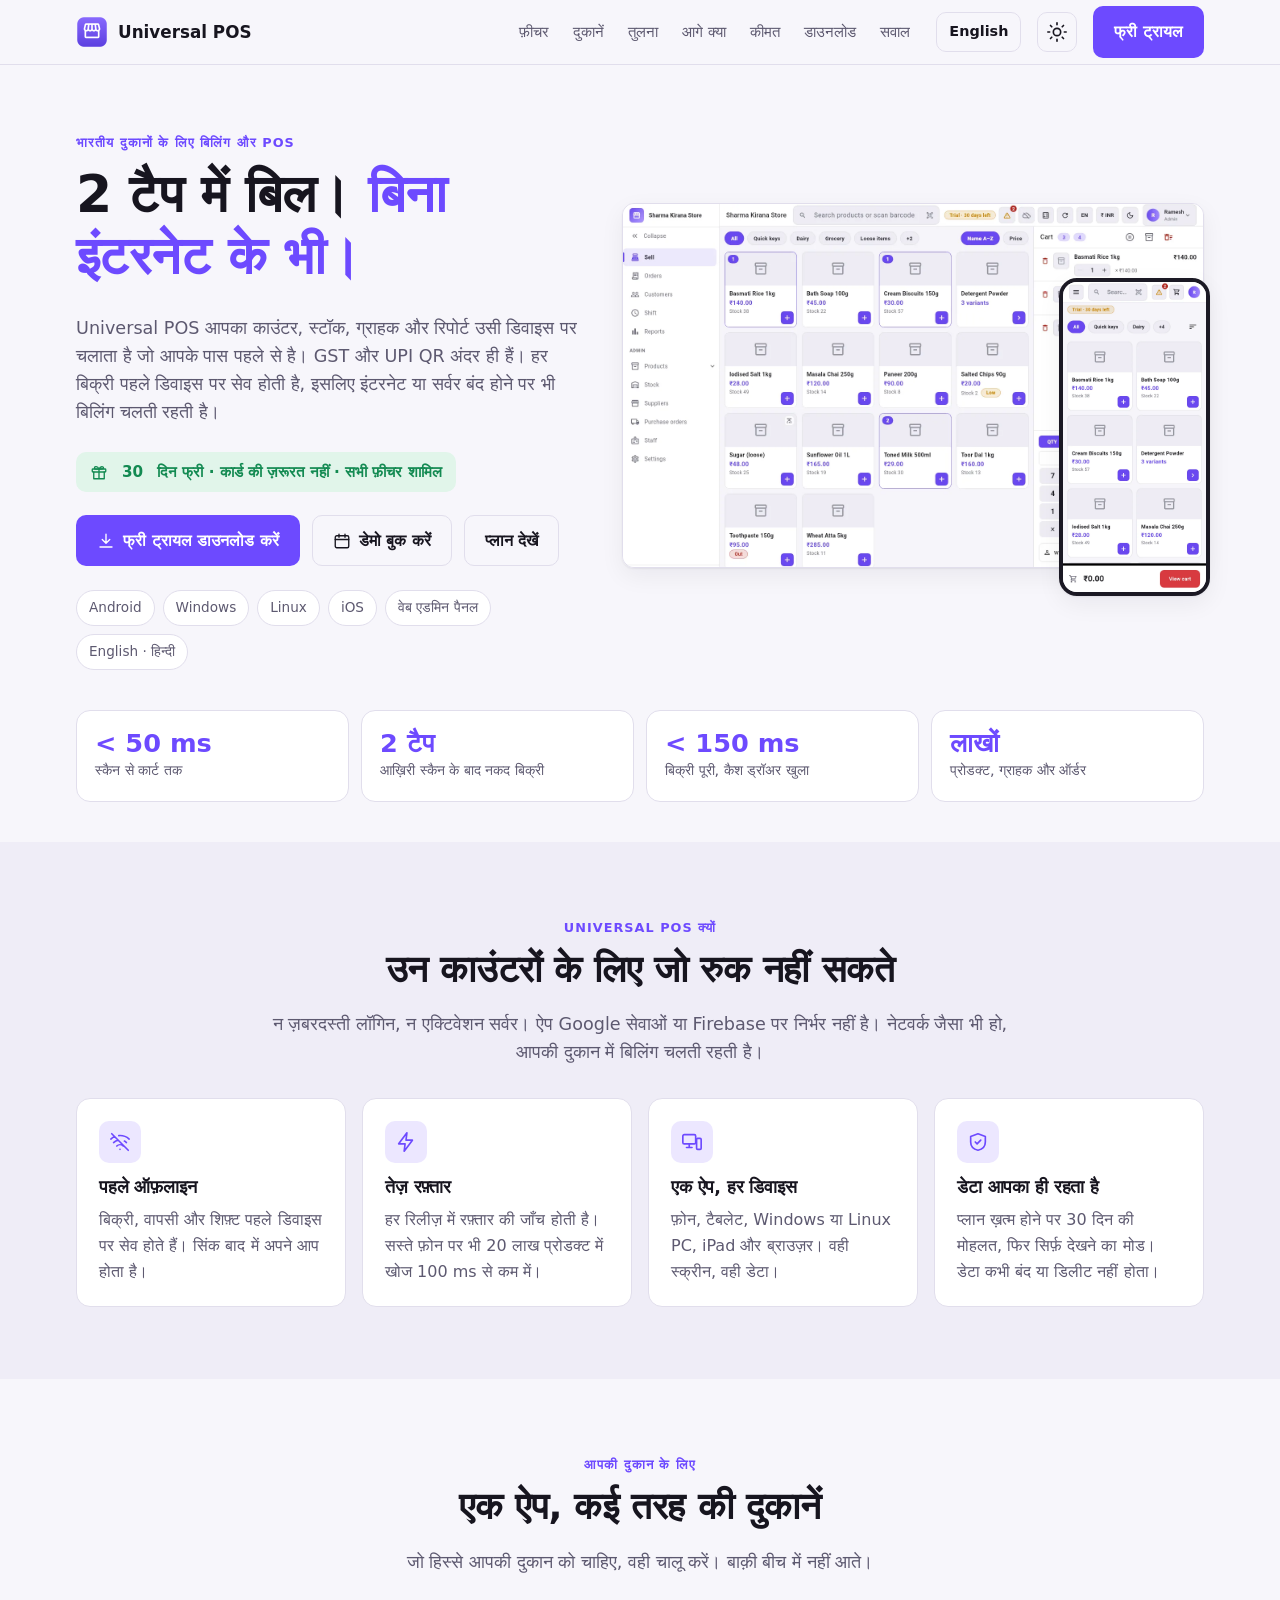
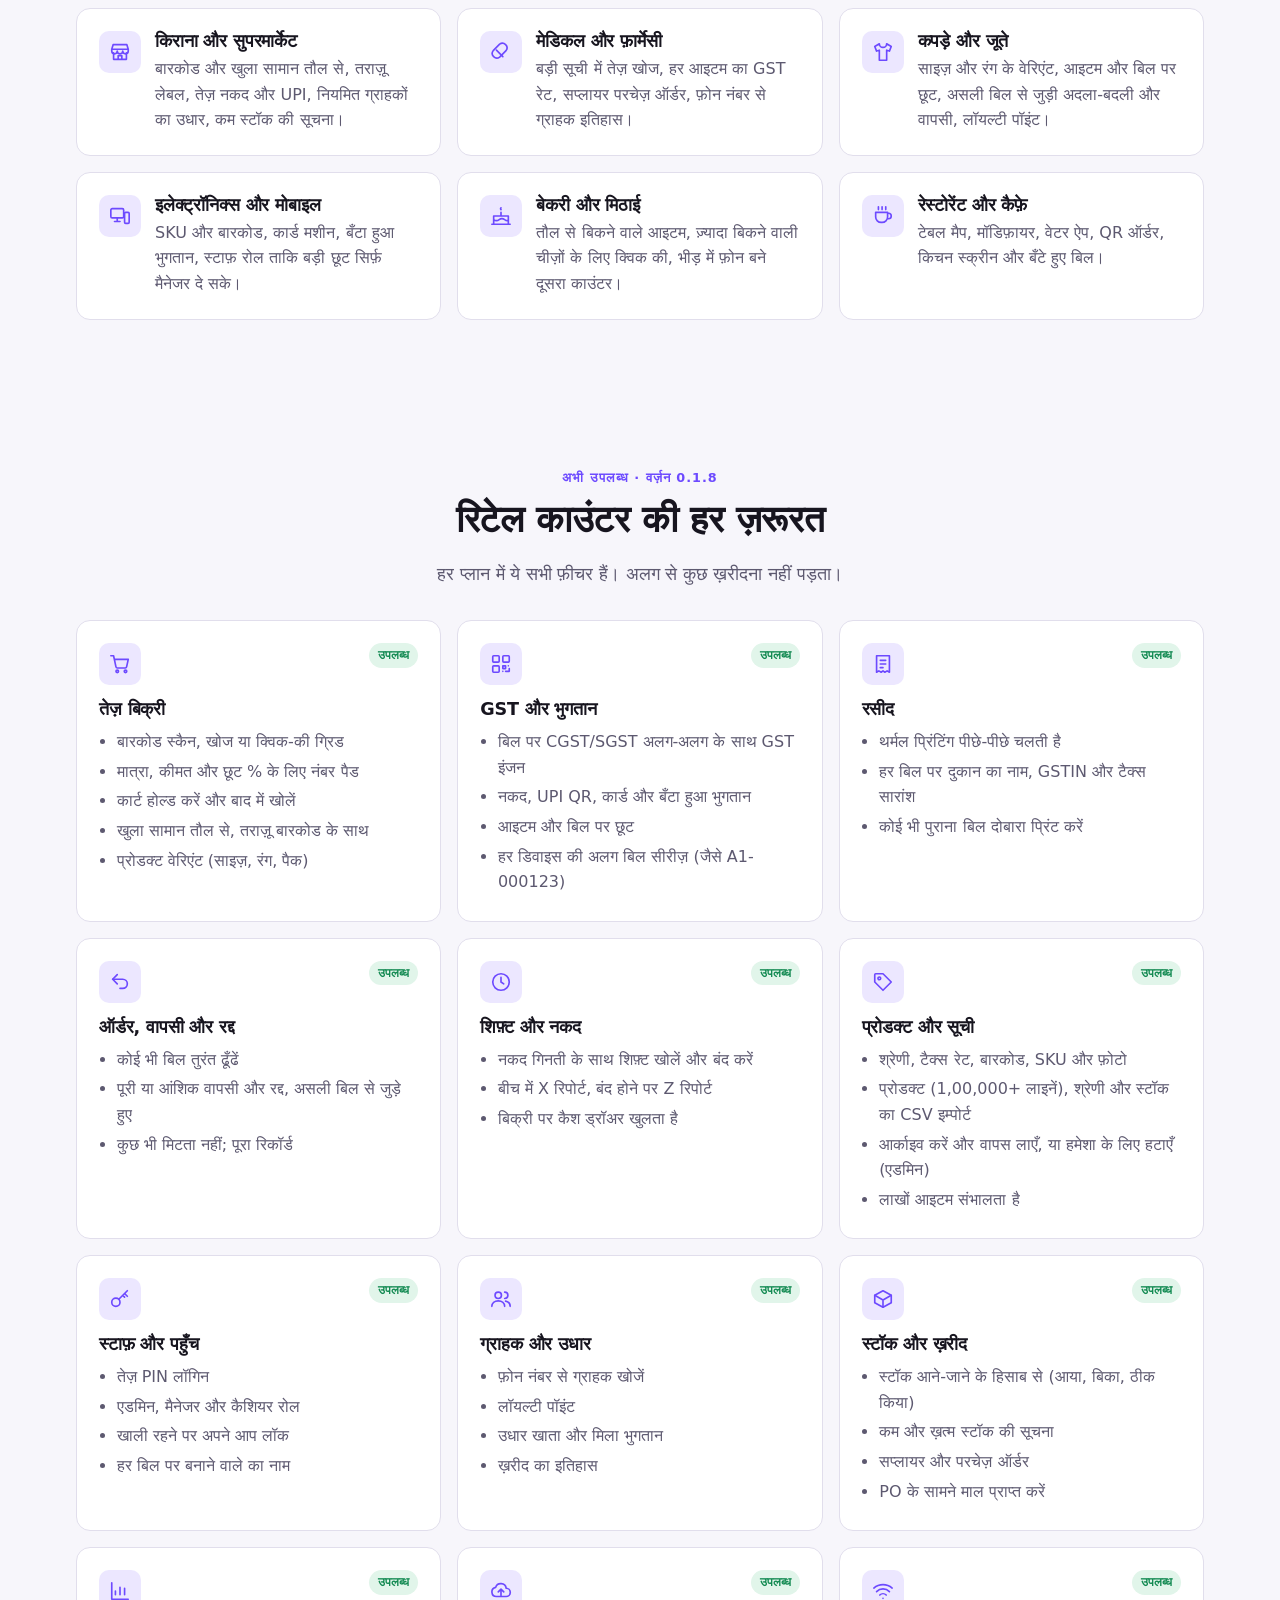
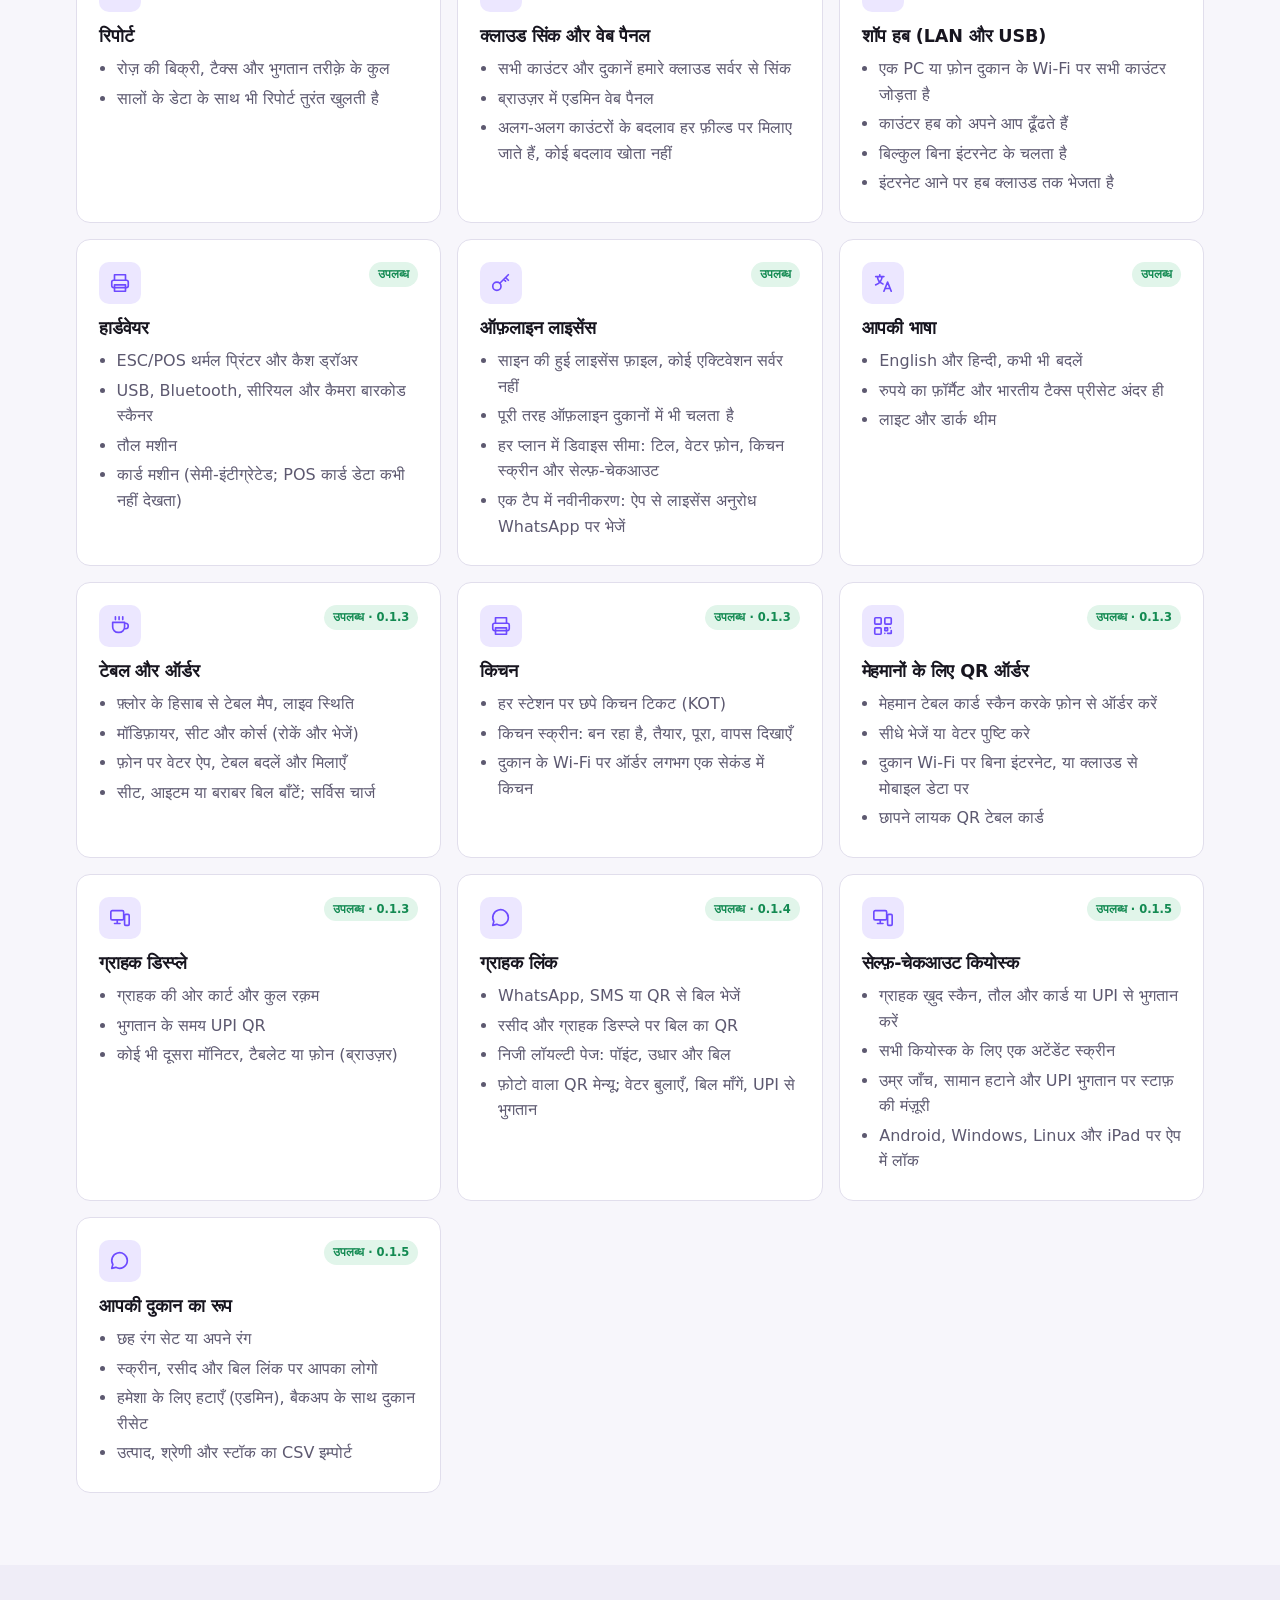
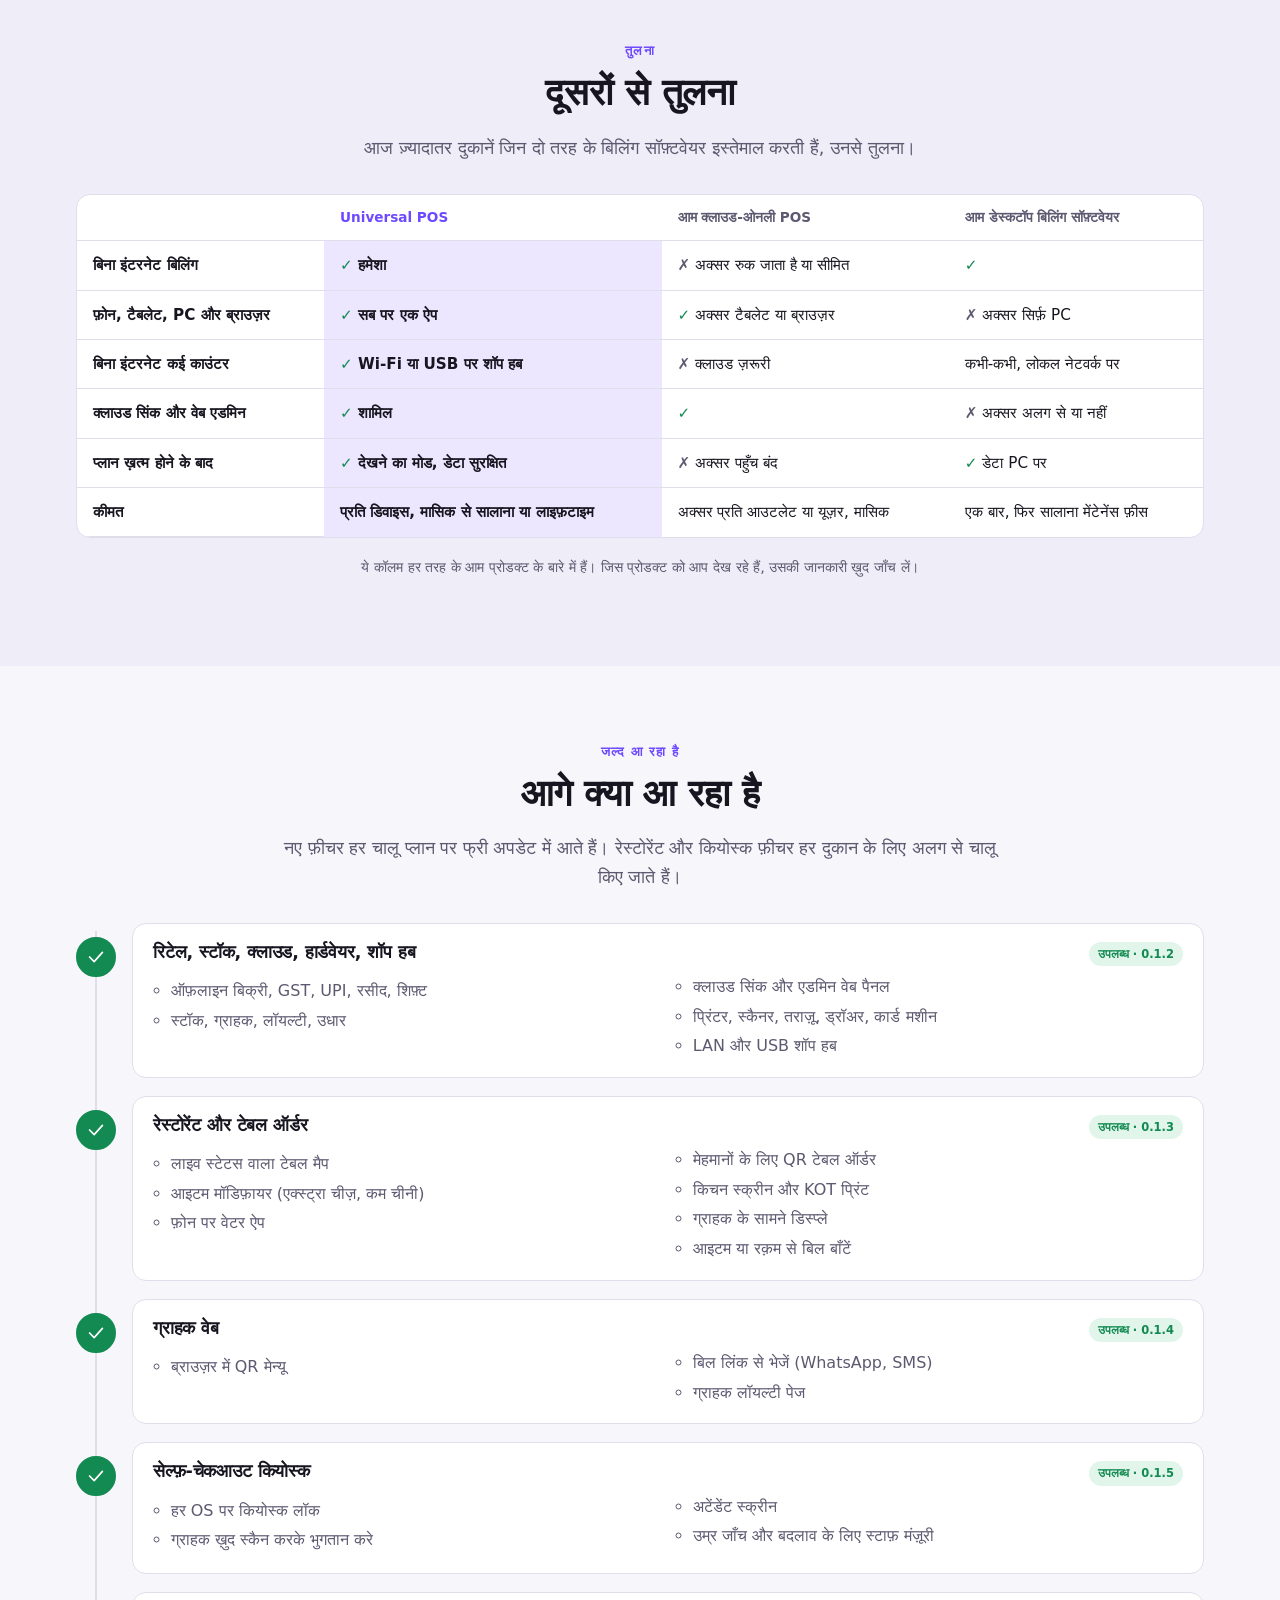
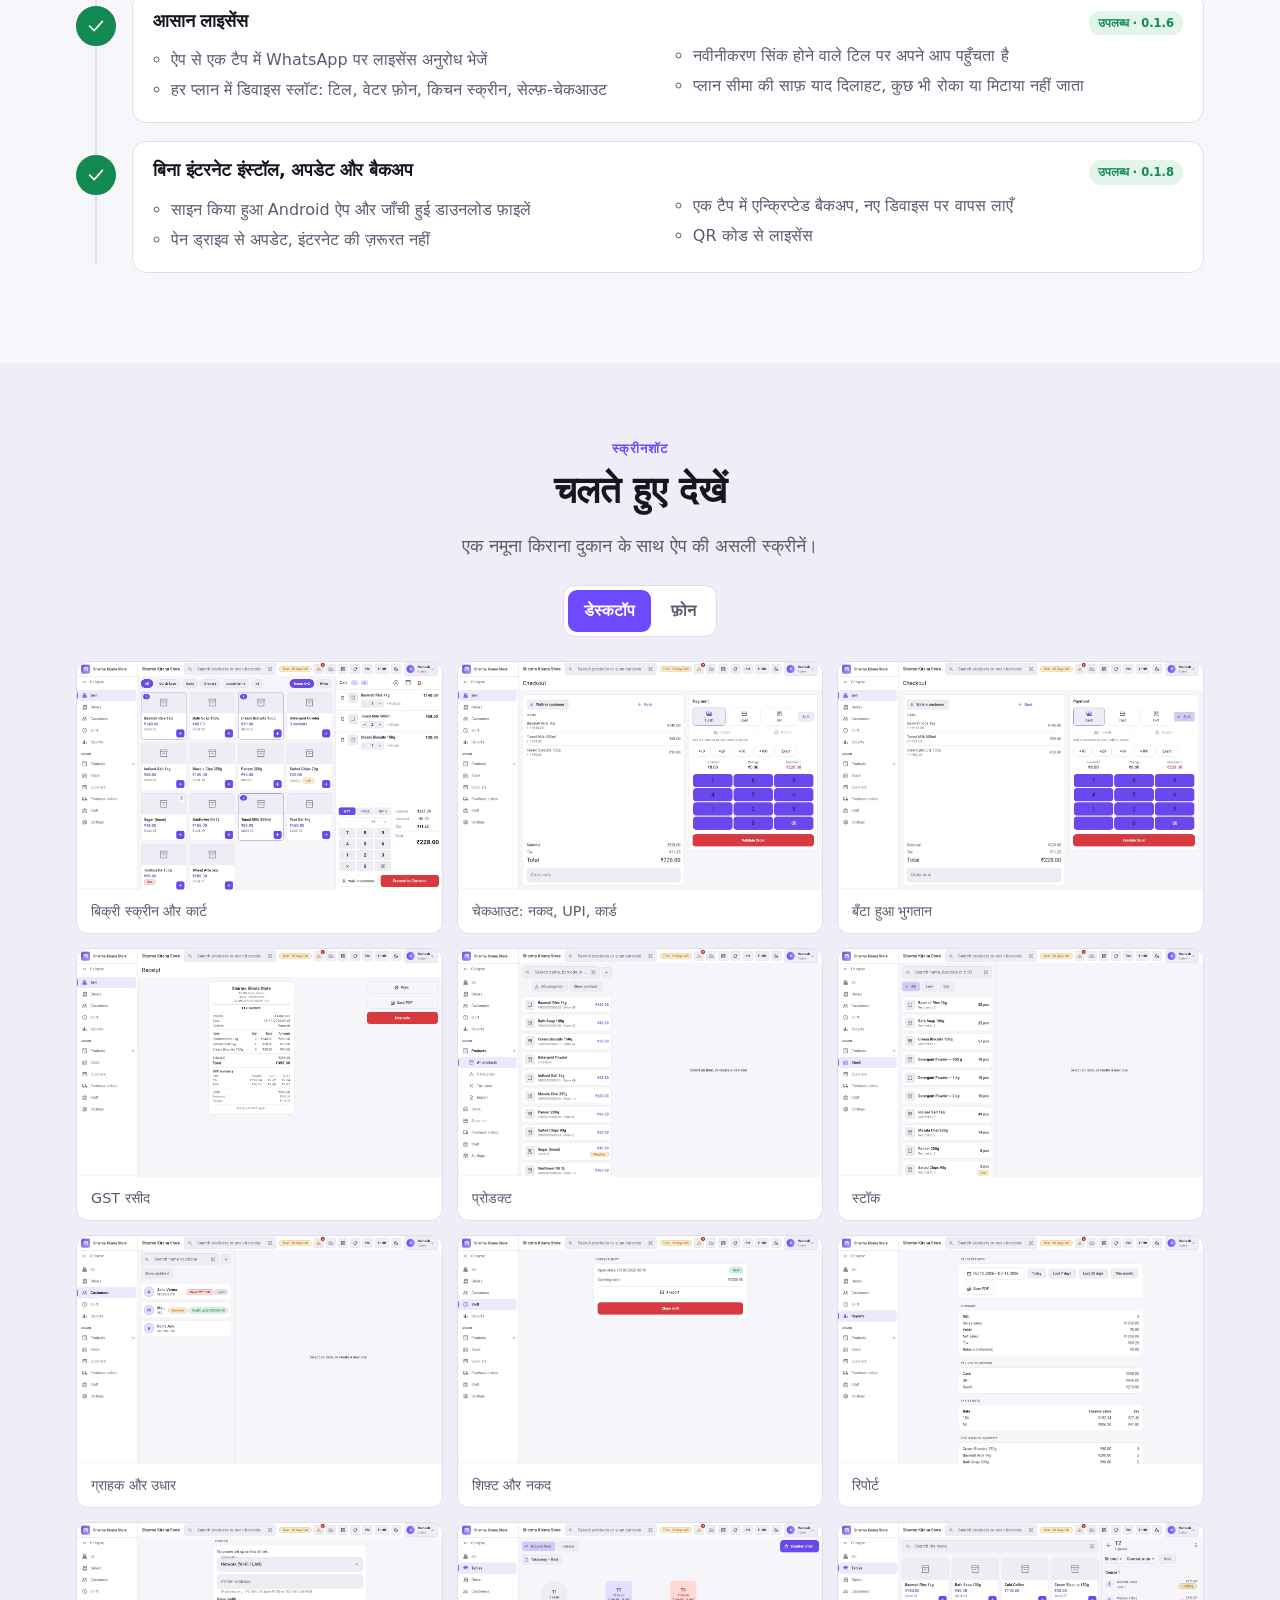
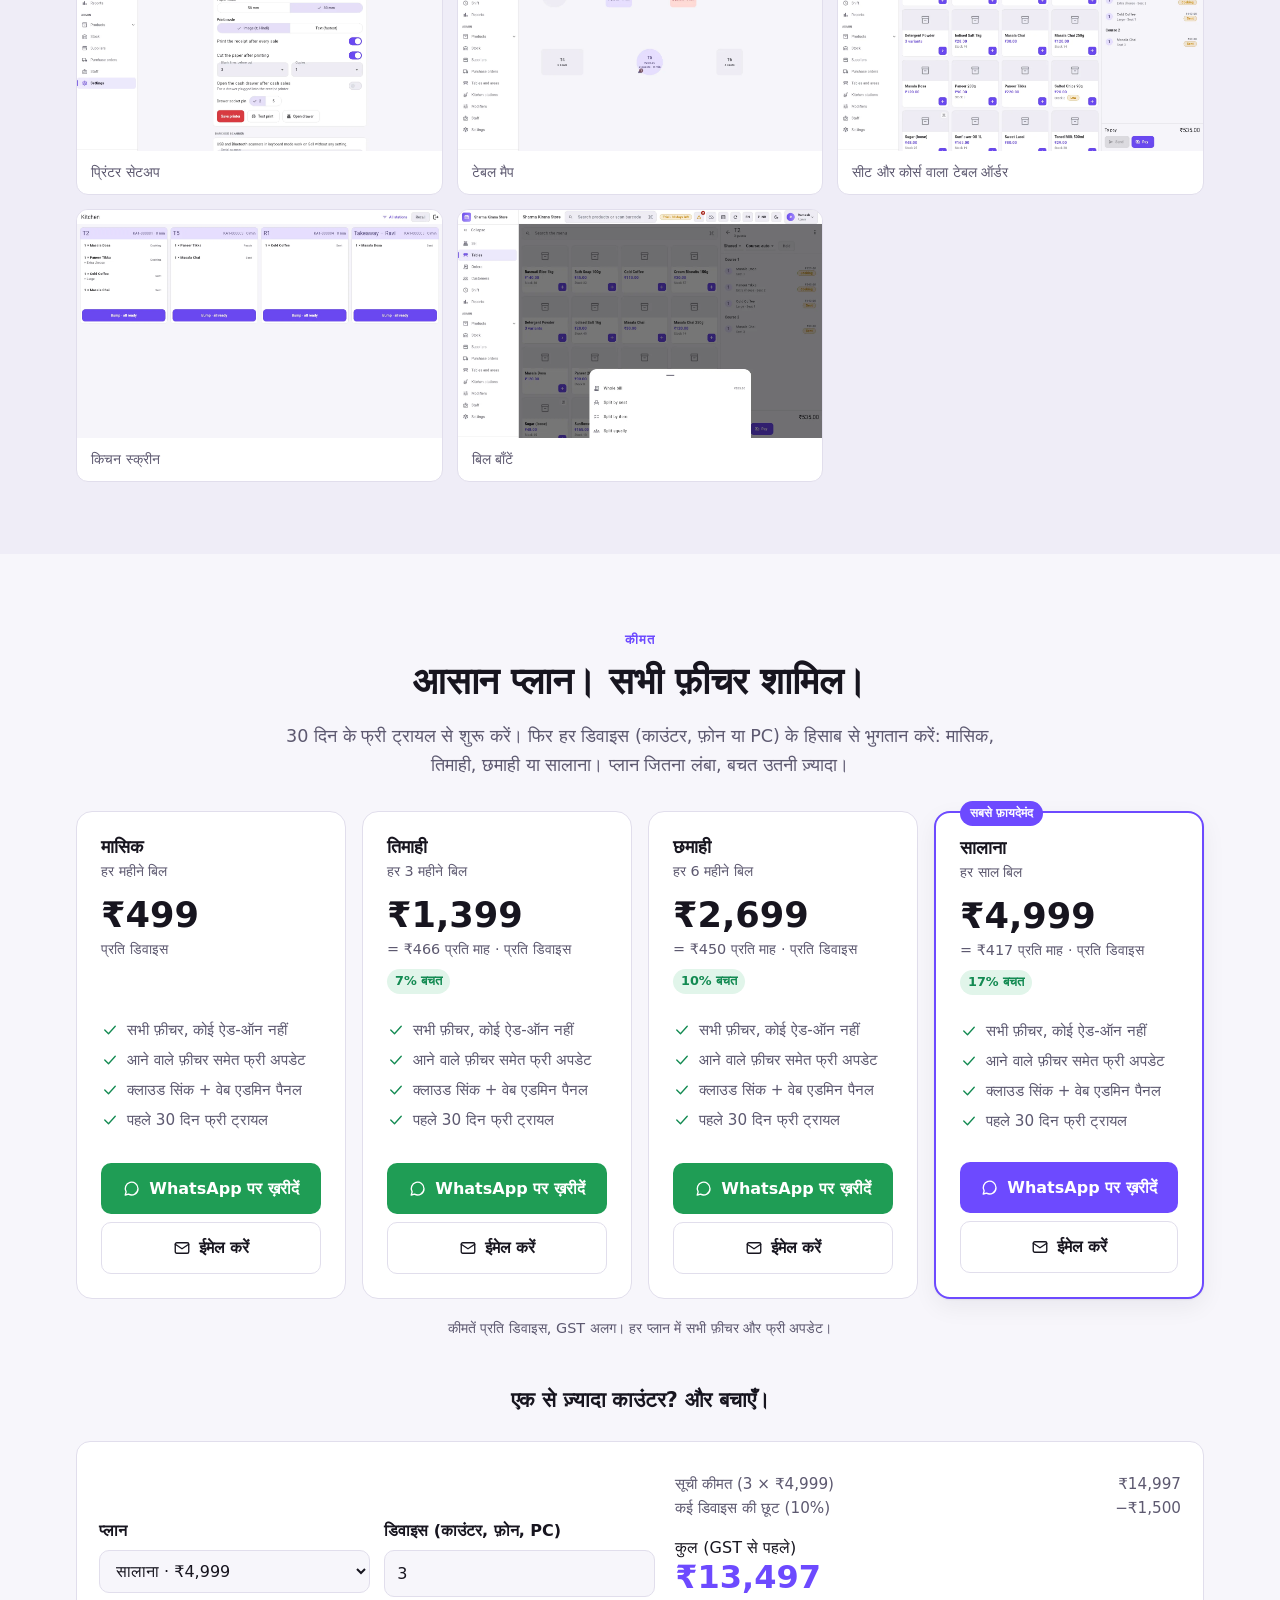
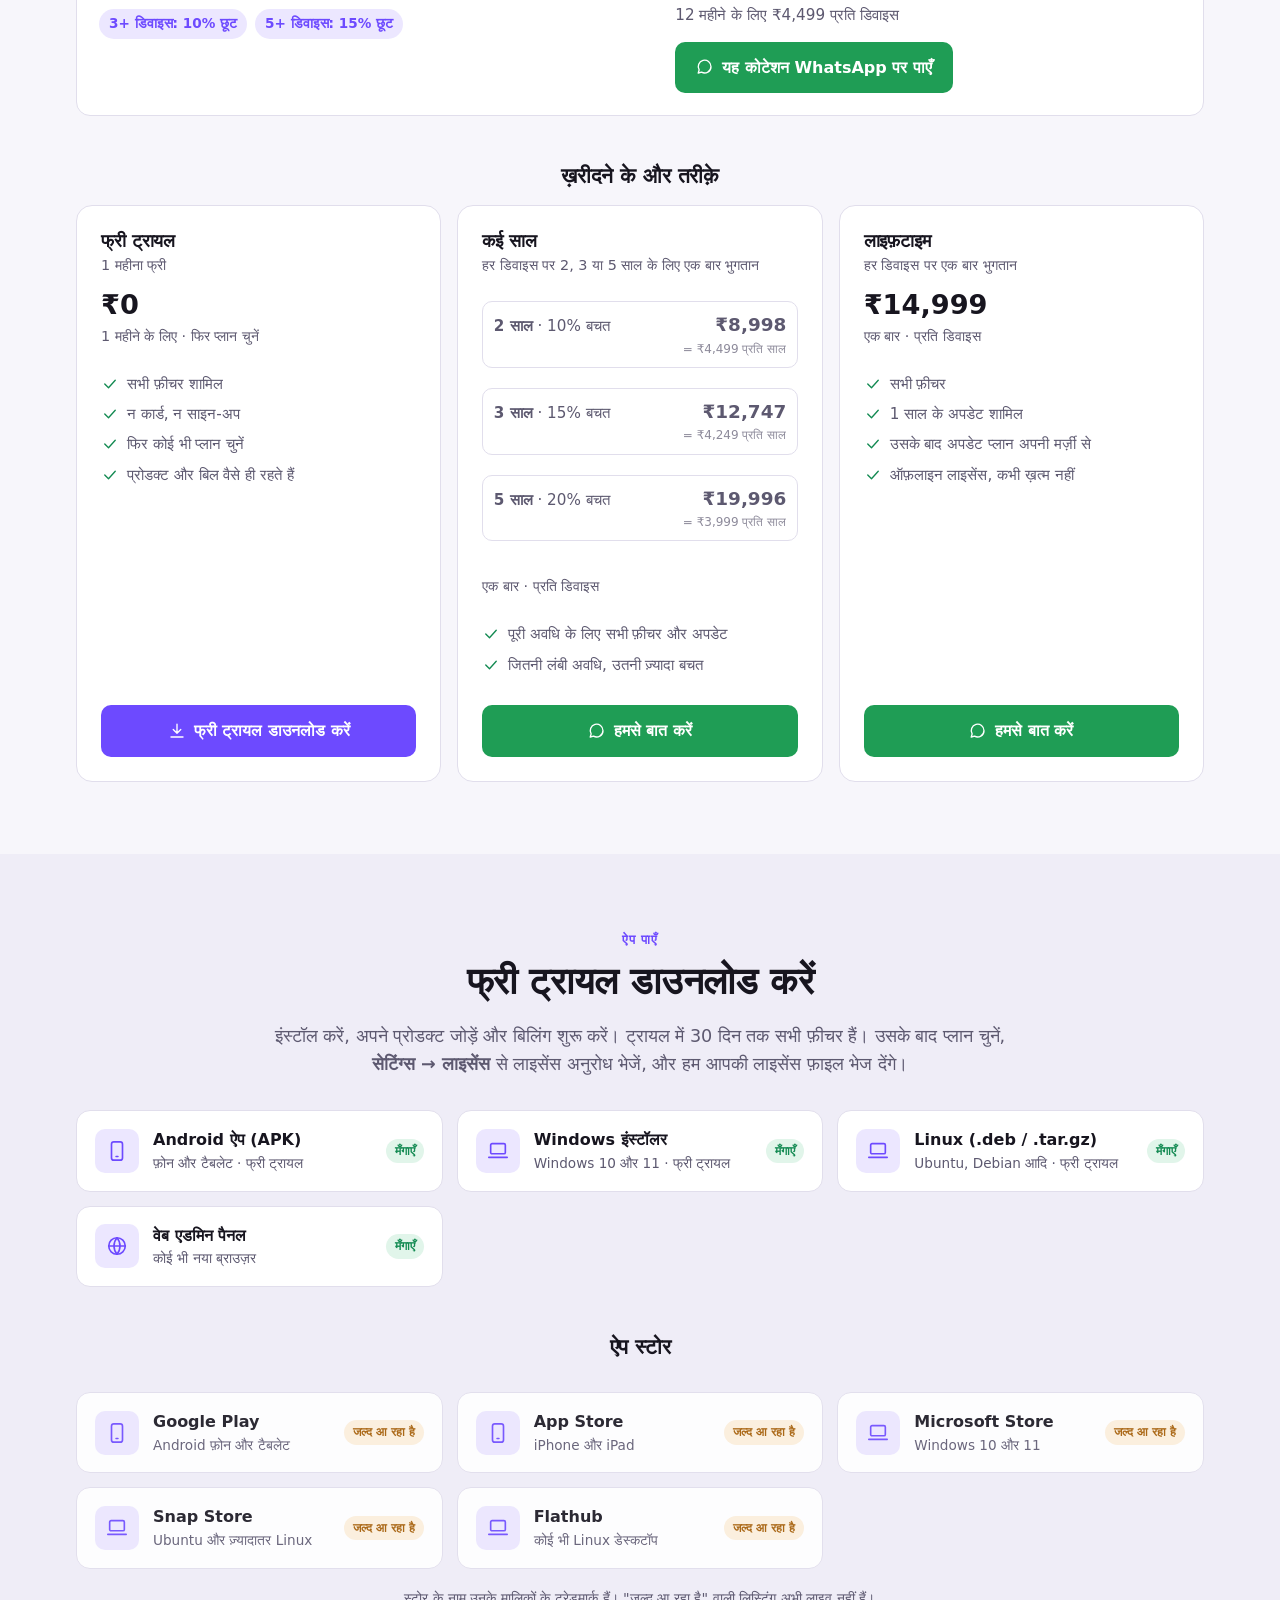
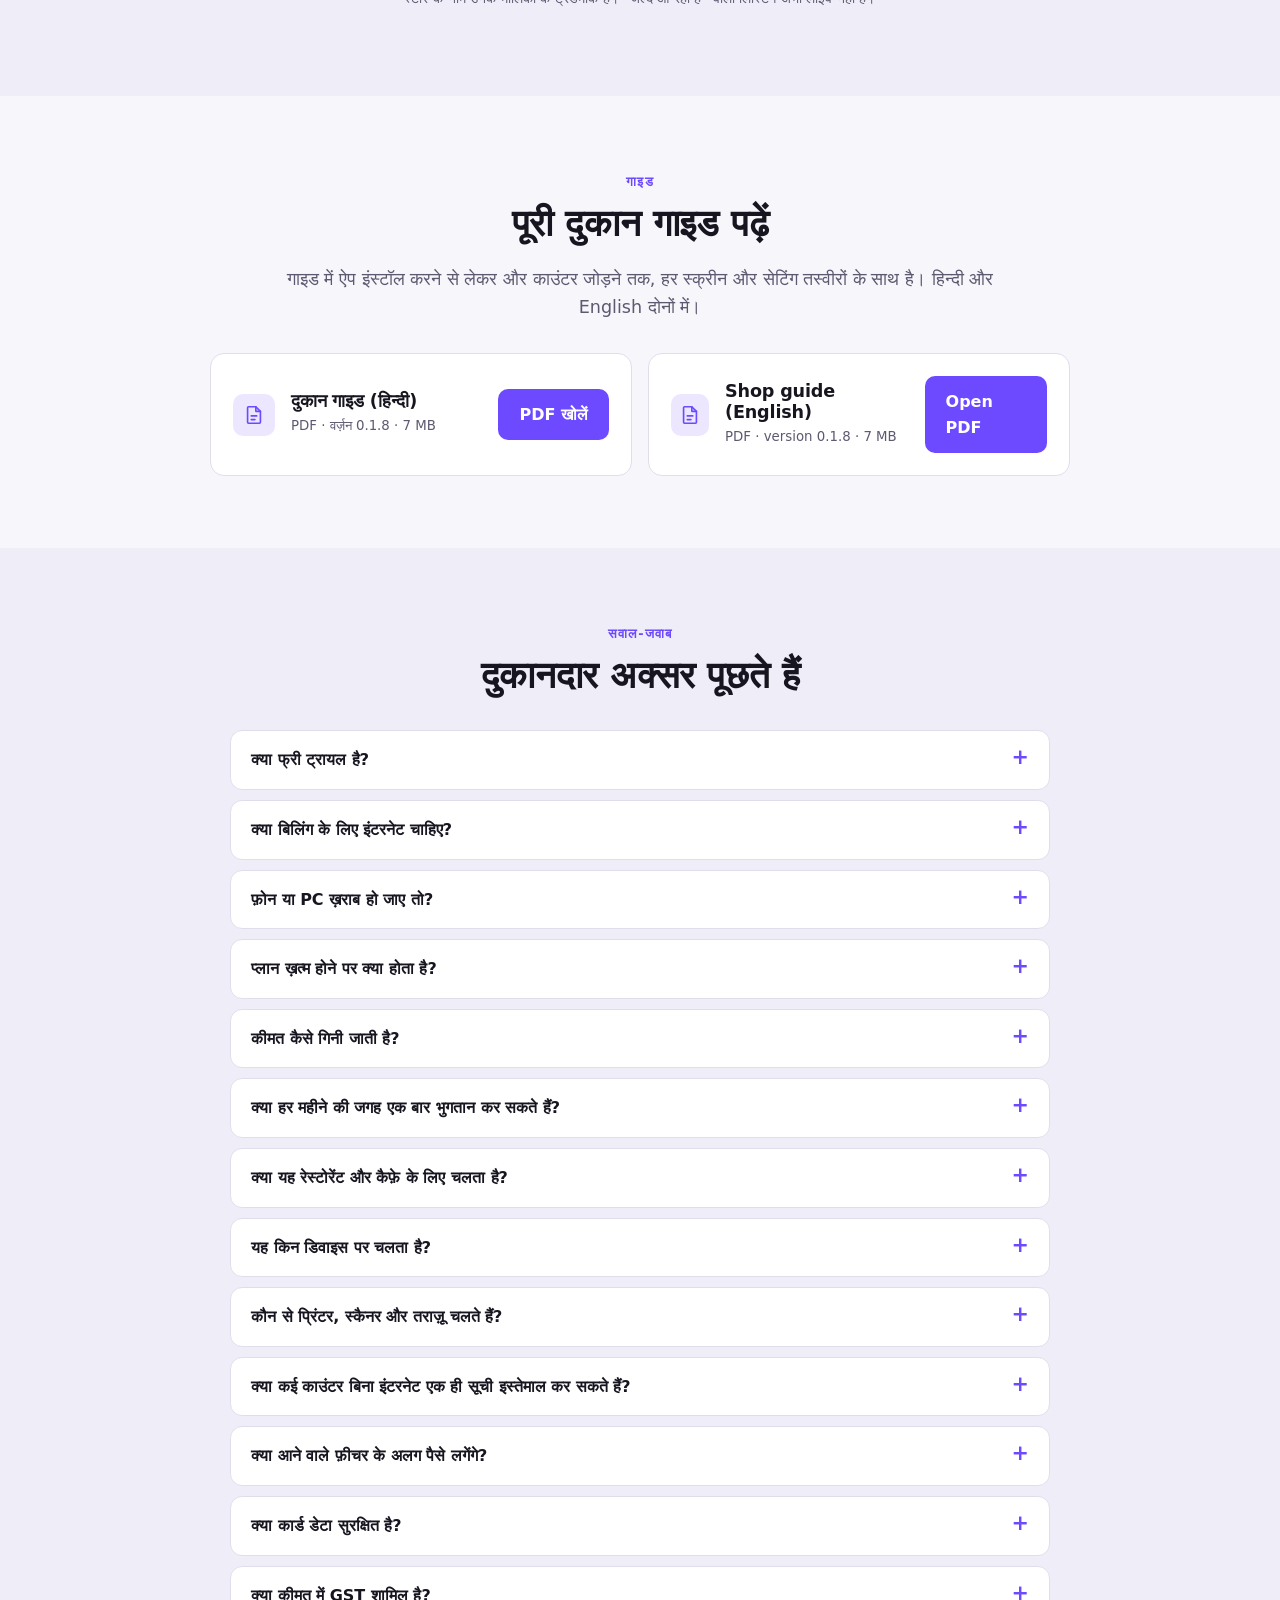
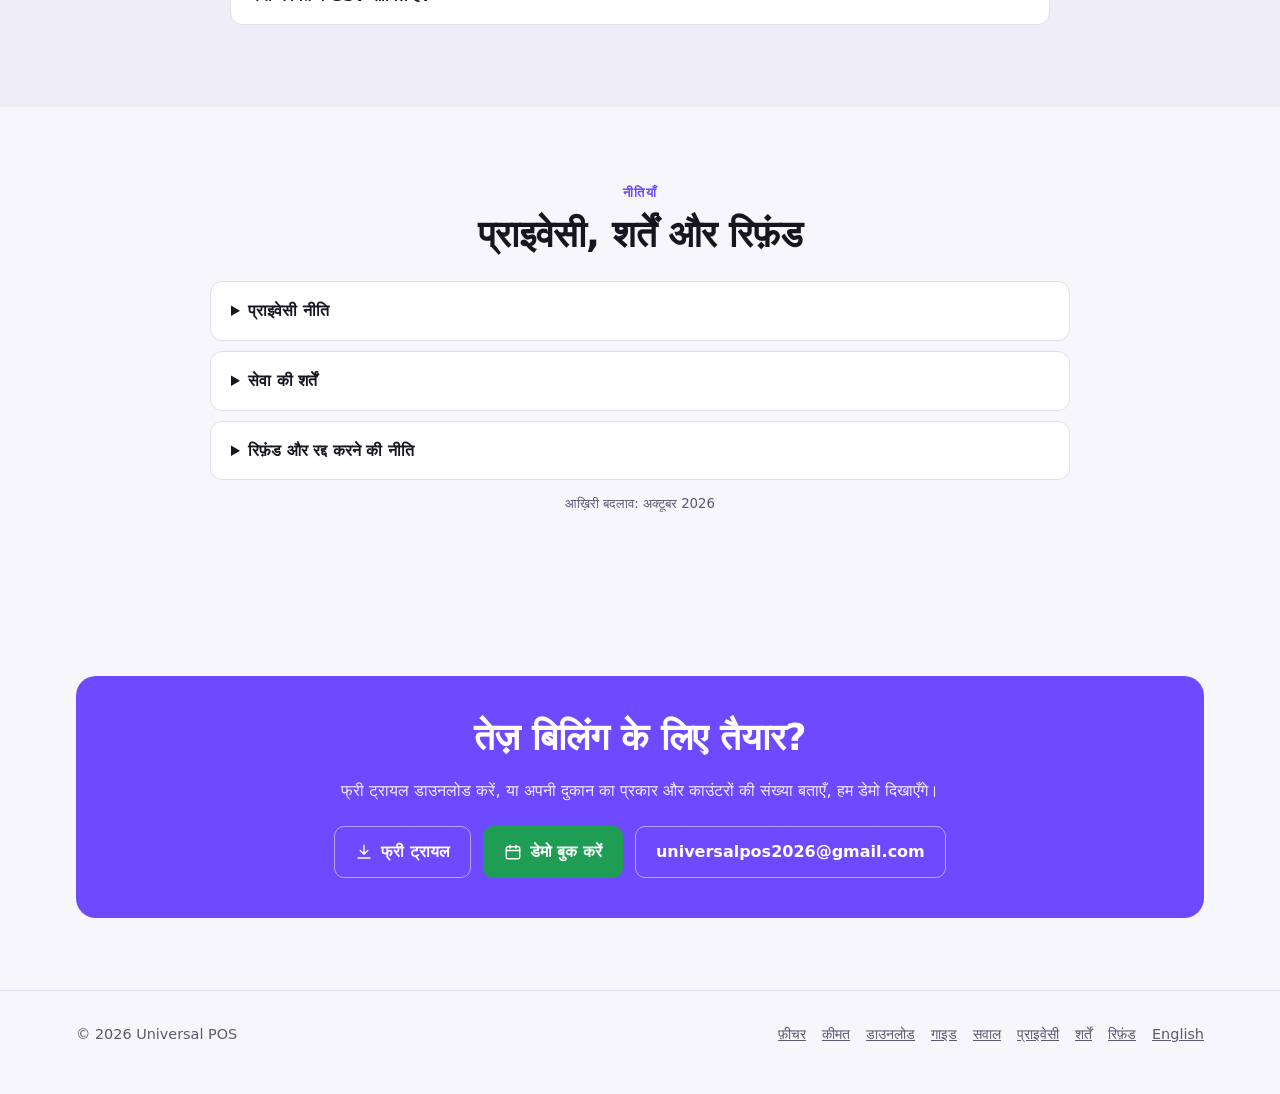
==== hi.html @ 771eb8ec "Initialize repo" ====
<!doctype html>
<html lang="hi">
<head>
<meta charset="utf-8">
<meta name="viewport" content="width=device-width, initial-scale=1">
<title>Universal POS</title>
<meta name="description" content="भारतीय दुकानों के लिए ऑफ़लाइन चलने वाला बिलिंग और POS। GST, UPI QR, स्टॉक, ग्राहक, रिपोर्ट, क्लाउड और LAN सिंक। Android, Windows, Linux, iOS और वेब। 30 दिन फ्री ट्रायल। मासिक, तिमाही, छमाही और सालाना प्लान।">
<meta property="og:title" content="Universal POS: बिलिंग जो इंटरनेट का इंतज़ार नहीं करती">
<meta property="og:description" content="ऑफ़लाइन POS: GST, UPI QR, स्टॉक, ग्राहक, रिपोर्ट और सिंक। 30 दिन फ्री ट्रायल।">
<meta property="og:image" content="assets/og.jpg">
<meta property="og:type" content="website">
<meta name="theme-color" content="#6d4aff">
<link rel="canonical" href="https://universalpos.in/hi.html">
<link rel="alternate" hreflang="en" href="https://universalpos.in/">
<link rel="alternate" hreflang="hi" href="https://universalpos.in/hi.html">
<meta property="og:url" content="https://universalpos.in/hi.html">
<link rel="icon" type="image/png" href="assets/logo.png">
<link rel="stylesheet" href="assets/site.css?v=4">
<script>try { const t = localStorage.getItem("theme"); if (t) document.documentElement.dataset.theme = t; } catch (e) {}</script>
</head>
<body>

<!-- Icon set -->
<svg width="0" height="0" style="position:absolute" aria-hidden="true">
  <symbol id="i-offline" viewBox="0 0 24 24"><path d="M2 8.8a15 15 0 0 1 4.2-2.7M10.7 5a15 15 0 0 1 11.3 3.8M5 12.6a10 10 0 0 1 5.2-2.5M16.8 11a10 10 0 0 1 2.2 1.6M8.5 16.4a5 5 0 0 1 7 0M12 20h.01M3 3l18 18"/></symbol>
  <symbol id="i-bolt" viewBox="0 0 24 24"><path d="M13 2 4 14h7l-1 8 9-12h-7z"/></symbol>
  <symbol id="i-devices" viewBox="0 0 24 24"><rect x="2" y="4" width="14" height="10" rx="1.5"/><path d="M6 18h6M9 14v4"/><rect x="17" y="8" width="5" height="12" rx="1.2"/></symbol>
  <symbol id="i-shield" viewBox="0 0 24 24"><path d="M12 3 4 6v6c0 5 3.5 8 8 9 4.5-1 8-4 8-9V6z"/><path d="m9 12 2 2 4-4"/></symbol>
  <symbol id="i-cart" viewBox="0 0 24 24"><circle cx="9" cy="20" r="1.4"/><circle cx="18" cy="20" r="1.4"/><path d="M2 3h3l2.6 12.2a1.5 1.5 0 0 0 1.5 1.2h8.6a1.5 1.5 0 0 0 1.5-1.2L21 7H6"/></symbol>
  <symbol id="i-receipt" viewBox="0 0 24 24"><path d="M5 3h14v18l-2.5-1.5L14 21l-2-1.5-2 1.5-2.5-1.5L5 21z"/><path d="M9 8h6M9 12h6M9 16h3"/></symbol>
  <symbol id="i-qr" viewBox="0 0 24 24"><rect x="3" y="3" width="7" height="7" rx="1"/><rect x="14" y="3" width="7" height="7" rx="1"/><rect x="3" y="14" width="7" height="7" rx="1"/><path d="M14 14h3v3h-3zM20 14v.01M14 20h.01M17 20h4v-3"/></symbol>
  <symbol id="i-return" viewBox="0 0 24 24"><path d="M9 14 4 9l5-5"/><path d="M4 9h11a5 5 0 0 1 0 10h-3"/></symbol>
  <symbol id="i-clock" viewBox="0 0 24 24"><circle cx="12" cy="12" r="9"/><path d="M12 7v5l3 2"/></symbol>
  <symbol id="i-tag" viewBox="0 0 24 24"><path d="M3 12V4a1 1 0 0 1 1-1h8l9 9-9 9z"/><circle cx="8" cy="8" r="1.5"/></symbol>
  <symbol id="i-users" viewBox="0 0 24 24"><circle cx="9" cy="8" r="3.5"/><path d="M2 20c0-3.5 3-6 7-6s7 2.5 7 6"/><path d="M16 4.5a3.5 3.5 0 0 1 0 7M22 20c0-3-2-5-5-5.7"/></symbol>
  <symbol id="i-box" viewBox="0 0 24 24"><path d="M21 8 12 3 3 8v8l9 5 9-5z"/><path d="m3 8 9 5 9-5M12 13v8"/></symbol>
  <symbol id="i-chart" viewBox="0 0 24 24"><path d="M3 3v18h18"/><path d="M7 16v-4M12 16V8M17 16v-7"/></symbol>
  <symbol id="i-cloud" viewBox="0 0 24 24"><path d="M7 18a5 5 0 0 1-.9-9.9A6 6 0 0 1 17.7 9 4.5 4.5 0 0 1 17.5 18z"/><path d="m9 13 3-3 3 3M12 10v7"/></symbol>
  <symbol id="i-printer" viewBox="0 0 24 24"><path d="M6 9V3h12v6"/><rect x="3" y="9" width="18" height="8" rx="2"/><path d="M6 14h12v7H6z"/></symbol>
  <symbol id="i-wifi" viewBox="0 0 24 24"><path d="M2 8.8a15 15 0 0 1 20 0M5 12.6a10 10 0 0 1 14 0M8.5 16.4a5 5 0 0 1 7 0M12 20h.01"/></symbol>
  <symbol id="i-lang" viewBox="0 0 24 24"><path d="M4 5h9M8.5 3v2M6 5c0 4 3 7 6 8M11 5c0 4-3 8-7 9"/><path d="m13 21 4-10 4 10M14.5 18h5"/></symbol>
  <symbol id="i-db" viewBox="0 0 24 24"><ellipse cx="12" cy="5" rx="8" ry="3"/><path d="M4 5v14c0 1.7 3.6 3 8 3s8-1.3 8-3V5M4 12c0 1.7 3.6 3 8 3s8-1.3 8-3"/></symbol>
  <symbol id="i-key" viewBox="0 0 24 24"><circle cx="7.5" cy="15.5" r="4.5"/><path d="m10.7 12.3 9.3-9.3M17 6l3 3M15 8l2 2"/></symbol>
  <symbol id="i-check" viewBox="0 0 24 24"><path d="m5 12 5 5 9-10"/></symbol>
  <symbol id="i-pdf" viewBox="0 0 24 24"><path d="M14 3H6a1 1 0 0 0-1 1v16a1 1 0 0 0 1 1h12a1 1 0 0 0 1-1V8z"/><path d="M14 3v5h5M9 13h6M9 17h4"/></symbol>
  <symbol id="i-phone" viewBox="0 0 24 24"><rect x="6" y="2" width="12" height="20" rx="2.5"/><path d="M11 18h2"/></symbol>
  <symbol id="i-laptop" viewBox="0 0 24 24"><rect x="4" y="4" width="16" height="11" rx="1.5"/><path d="M2 19h20"/></symbol>
  <symbol id="i-download" viewBox="0 0 24 24"><path d="M12 3v12M7 10l5 5 5-5M4 20h16"/></symbol>
  <symbol id="i-globe" viewBox="0 0 24 24"><circle cx="12" cy="12" r="9"/><path d="M3 12h18M12 3a14 14 0 0 1 0 18M12 3a14 14 0 0 0 0 18"/></symbol>
  <symbol id="i-menu" viewBox="0 0 24 24"><path d="M4 7h16M4 12h16M4 17h16"/></symbol>
  <symbol id="i-sun" viewBox="0 0 24 24"><circle cx="12" cy="12" r="4"/><path d="M12 2v2M12 20v2M4.9 4.9l1.4 1.4M17.7 17.7l1.4 1.4M2 12h2M20 12h2M4.9 19.1l1.4-1.4M17.7 6.3l1.4-1.4"/></symbol>
  <symbol id="i-mail" viewBox="0 0 24 24"><rect x="3" y="5" width="18" height="14" rx="2"/><path d="m3 7 9 6 9-6"/></symbol>
  <symbol id="i-chat" viewBox="0 0 24 24"><path d="M20 11.5a8.5 8.5 0 0 1-12.6 7.4L3 20l1.2-4.2A8.5 8.5 0 1 1 20 11.5z"/></symbol>
  <symbol id="i-store" viewBox="0 0 24 24"><path d="M3 9 4.5 4h15L21 9M3 9h18v2a3 3 0 0 1-6 0 3 3 0 0 1-6 0 3 3 0 0 1-6 0z"/><path d="M5 13v7h14v-7M10 20v-4h4v4"/></symbol>
  <symbol id="i-pill" viewBox="0 0 24 24"><path d="M10.5 3.5a5 5 0 0 1 7 7l-7 7a5 5 0 0 1-7-7z"/><path d="m7 10 7 7"/></symbol>
  <symbol id="i-shirt" viewBox="0 0 24 24"><path d="M8 3 3 6l2 5 3-1v11h8V10l3 1 2-5-5-3a4 4 0 0 1-8 0z"/></symbol>
  <symbol id="i-cake" viewBox="0 0 24 24"><path d="M4 21V12h16v9M2 21h20M4 16c2 1.5 4 1.5 6 0s4-1.5 6 0 4 1.5 4 0M12 12V8M12 5a1.5 1.5 0 0 1 0-2"/></symbol>
  <symbol id="i-cup" viewBox="0 0 24 24"><path d="M4 8h13v5a6 6 0 0 1-6 6h-1a6 6 0 0 1-6-6zM17 9h1a3 3 0 0 1 0 6h-1M7 2v3M11 2v3M15 2v3"/></symbol>
  <symbol id="i-scissors" viewBox="0 0 24 24"><circle cx="6" cy="6" r="3"/><circle cx="6" cy="18" r="3"/><path d="M8.1 8.1 20 20M8.1 15.9 20 4"/></symbol>
  <symbol id="i-play" viewBox="0 0 24 24"><circle cx="12" cy="12" r="9"/><path d="m10 8 6 4-6 4z"/></symbol>
  <symbol id="i-calendar" viewBox="0 0 24 24"><rect x="3" y="5" width="18" height="16" rx="2"/><path d="M3 10h18M8 3v4M16 3v4"/></symbol>
  <symbol id="i-gift" viewBox="0 0 24 24"><rect x="3" y="8" width="18" height="4" rx="1"/><path d="M5 12v9h14v-9M12 8v13M12 8c-2-4-6-4-6-1.5S9 8 12 8c3 0 6 .5 6-1.5S14 4 12 8"/></symbol>
</svg>

<header class="top">
  <div class="wrap nav">
    <a class="brand" href="#top"><img src="assets/logo.png" alt="" width="32" height="32">Universal POS</a>
    <nav class="nav-links" id="navLinks" aria-label="हिस्से">
      <a href="#features">फ़ीचर</a>
      <a href="#shops">दुकानें</a>
      <a href="#compare">तुलना</a>
      <a href="#roadmap">आगे क्या</a>
      <a href="#pricing">कीमत</a>
      <a href="#download">डाउनलोड</a>
      <a href="#faq">सवाल</a>
    </nav>
    <a class="lang-btn" href="index.html" hreflang="en" lang="en" title="Read in English">English</a>
    <button class="icon-btn" id="themeBtn" type="button" aria-label="लाइट या डार्क"><svg class="i"><use href="#i-sun"/></svg></button>
    <button class="icon-btn menu-btn" id="menuBtn" type="button" aria-label="मेन्यू खोलें" aria-expanded="false" aria-controls="navLinks"><svg class="i"><use href="#i-menu"/></svg></button>
    <a class="btn btn-primary cta-top" href="#download">फ्री ट्रायल</a>
  </div>
</header>

<main id="top">

<!-- Hero -->
<section class="hero">
  <div class="wrap hero-grid">
    <div>
      <span class="eyebrow">भारतीय दुकानों के लिए बिलिंग और POS</span>
      <h1>2 टैप में बिल। <span>बिना इंटरनेट के भी।</span></h1>
      <p class="lead">Universal POS आपका काउंटर, स्टॉक, ग्राहक और रिपोर्ट उसी डिवाइस पर चलाता है जो आपके पास पहले से है।
        GST और UPI QR अंदर ही हैं। हर बिक्री पहले डिवाइस पर सेव होती है, इसलिए इंटरनेट या सर्वर बंद होने पर भी
        बिलिंग चलती रहती है।</p>
      <p class="trial"><svg class="i"><use href="#i-gift"/></svg><span data-trial-days>30</span> दिन फ्री · कार्ड की ज़रूरत नहीं · सभी फ़ीचर शामिल</p>
      <div class="hero-actions">
        <a class="btn btn-primary" href="#download"><svg class="i"><use href="#i-download"/></svg>फ्री ट्रायल डाउनलोड करें</a>
        <a class="btn btn-ghost" data-wa="demo" href="#contact"><svg class="i"><use href="#i-calendar"/></svg>डेमो बुक करें</a>
        <a class="btn btn-ghost" href="#pricing">प्लान देखें</a>
      </div>
      <div class="chips" aria-label="प्लेटफ़ॉर्म">
        <span class="chip">Android</span><span class="chip">Windows</span><span class="chip">Linux</span>
        <span class="chip">iOS</span><span class="chip">वेब एडमिन पैनल</span><span class="chip">English · हिन्दी</span>
      </div>
    </div>
    <div class="shots">
      <img class="desk" src="assets/screens/dark/11-cart.webp" width="1440" height="900" alt="डेस्कटॉप पर बिक्री स्क्रीन: प्रोडक्ट, तीन चीज़ों वाली कार्ट, नंबर पैड और GST कुल">
      <img class="phone" src="assets/screens/dark/phone-10-sell.webp" width="780" height="1688" alt="Android फ़ोन पर बिक्री स्क्रीन">
    </div>
  </div>
  <div class="wrap">
    <div class="stats" style="margin-top:40px">
      <div class="stat"><b>&lt; 50 ms</b><span>स्कैन से कार्ट तक</span></div>
      <div class="stat"><b>2 टैप</b><span>आख़िरी स्कैन के बाद नकद बिक्री</span></div>
      <div class="stat"><b>&lt; 150 ms</b><span>बिक्री पूरी, कैश ड्रॉअर खुला</span></div>
      <div class="stat"><b>लाखों</b><span>प्रोडक्ट, ग्राहक और ऑर्डर</span></div>
    </div>
  </div>
</section>

<!-- Why -->
<section class="alt" id="why">
  <div class="wrap">
    <div class="center">
      <span class="eyebrow">Universal POS क्यों</span>
      <h2>उन काउंटरों के लिए जो रुक नहीं सकते</h2>
      <p class="lead">न ज़बरदस्ती लॉगिन, न एक्टिवेशन सर्वर। ऐप Google सेवाओं या Firebase पर निर्भर नहीं है।
        नेटवर्क जैसा भी हो, आपकी दुकान में बिलिंग चलती रहती है।</p>
    </div>
    <div class="grid four" style="margin-top:32px">
      <div class="card"><div class="ic"><svg class="i"><use href="#i-offline"/></svg></div><h3>पहले ऑफ़लाइन</h3><p>बिक्री, वापसी और शिफ़्ट पहले डिवाइस पर सेव होते हैं। सिंक बाद में अपने आप होता है।</p></div>
      <div class="card"><div class="ic"><svg class="i"><use href="#i-bolt"/></svg></div><h3>तेज़ रफ़्तार</h3><p>हर रिलीज़ में रफ़्तार की जाँच होती है। सस्ते फ़ोन पर भी 20 लाख प्रोडक्ट में खोज 100 ms से कम में।</p></div>
      <div class="card"><div class="ic"><svg class="i"><use href="#i-devices"/></svg></div><h3>एक ऐप, हर डिवाइस</h3><p>फ़ोन, टैबलेट, Windows या Linux PC, iPad और ब्राउज़र। वही स्क्रीन, वही डेटा।</p></div>
      <div class="card"><div class="ic"><svg class="i"><use href="#i-shield"/></svg></div><h3>डेटा आपका ही रहता है</h3><p>प्लान ख़त्म होने पर 30 दिन की मोहलत, फिर सिर्फ़ देखने का मोड। डेटा कभी बंद या डिलीट नहीं होता।</p></div>
    </div>
  </div>
</section>

<!-- Shop types -->
<section id="shops">
  <div class="wrap">
    <div class="center">
      <span class="eyebrow">आपकी दुकान के लिए</span>
      <h2>एक ऐप, कई तरह की दुकानें</h2>
      <p class="lead">जो हिस्से आपकी दुकान को चाहिए, वही चालू करें। बाक़ी बीच में नहीं आते।</p>
    </div>
    <div class="grid three" style="margin-top:32px">
      <div class="card shop"><div class="ic"><svg class="i"><use href="#i-store"/></svg></div><div><h3>किराना और सुपरमार्केट</h3><p>बारकोड और खुला सामान तौल से, तराज़ू लेबल, तेज़ नकद और UPI, नियमित ग्राहकों का उधार, कम स्टॉक की सूचना।</p></div></div>
      <div class="card shop"><div class="ic"><svg class="i"><use href="#i-pill"/></svg></div><div><h3>मेडिकल और फ़ार्मेसी</h3><p>बड़ी सूची में तेज़ खोज, हर आइटम का GST रेट, सप्लायर परचेज़ ऑर्डर, फ़ोन नंबर से ग्राहक इतिहास।</p></div></div>
      <div class="card shop"><div class="ic"><svg class="i"><use href="#i-shirt"/></svg></div><div><h3>कपड़े और जूते</h3><p>साइज़ और रंग के वेरिएंट, आइटम और बिल पर छूट, असली बिल से जुड़ी अदला-बदली और वापसी, लॉयल्टी पॉइंट।</p></div></div>
      <div class="card shop"><div class="ic"><svg class="i"><use href="#i-devices"/></svg></div><div><h3>इलेक्ट्रॉनिक्स और मोबाइल</h3><p>SKU और बारकोड, कार्ड मशीन, बँटा हुआ भुगतान, स्टाफ़ रोल ताकि बड़ी छूट सिर्फ़ मैनेजर दे सके।</p></div></div>
      <div class="card shop"><div class="ic"><svg class="i"><use href="#i-cake"/></svg></div><div><h3>बेकरी और मिठाई</h3><p>तौल से बिकने वाले आइटम, ज़्यादा बिकने वाली चीज़ों के लिए क्विक की, भीड़ में फ़ोन बने दूसरा काउंटर।</p></div></div>
      <div class="card shop"><div class="ic"><svg class="i"><use href="#i-cup"/></svg></div><div><h3>रेस्टोरेंट और कैफ़े</h3><p>टेबल मैप, मॉडिफ़ायर, वेटर ऐप, QR ऑर्डर, किचन स्क्रीन और बँटे हुए बिल।</p></div></div>
    </div>
  </div>
</section>

<!-- Video -->
<section class="alt" id="video" hidden>
  <div class="wrap">
    <div class="center"><span class="eyebrow">डेमो</span><h2>60 सेकंड में एक बिक्री देखें</h2></div>
    <div class="video" id="videoBox"></div>
  </div>
</section>

<!-- Features available now -->
<section id="features">
  <div class="wrap">
    <div class="center">
      <span class="eyebrow">अभी उपलब्ध · वर्ज़न 0.1.8</span>
      <h2>रिटेल काउंटर की हर ज़रूरत</h2>
      <p class="lead">हर प्लान में ये सभी फ़ीचर हैं। अलग से कुछ ख़रीदना नहीं पड़ता।</p>
    </div>
    <div class="grid three" style="margin-top:32px">
      <div class="card"><div class="card-head"><div class="ic"><svg class="i"><use href="#i-cart"/></svg></div><span class="badge ok">उपलब्ध</span></div>
        <h3>तेज़ बिक्री</h3>
        <ul><li>बारकोड स्कैन, खोज या क्विक-की ग्रिड</li><li>मात्रा, कीमत और छूट % के लिए नंबर पैड</li><li>कार्ट होल्ड करें और बाद में खोलें</li><li>खुला सामान तौल से, तराज़ू बारकोड के साथ</li><li>प्रोडक्ट वेरिएंट (साइज़, रंग, पैक)</li></ul></div>
      <div class="card"><div class="card-head"><div class="ic"><svg class="i"><use href="#i-qr"/></svg></div><span class="badge ok">उपलब्ध</span></div>
        <h3>GST और भुगतान</h3>
        <ul><li>बिल पर CGST/SGST अलग-अलग के साथ GST इंजन</li><li>नकद, UPI QR, कार्ड और बँटा हुआ भुगतान</li><li>आइटम और बिल पर छूट</li><li>हर डिवाइस की अलग बिल सीरीज़ (जैसे A1-000123)</li></ul></div>
      <div class="card"><div class="card-head"><div class="ic"><svg class="i"><use href="#i-receipt"/></svg></div><span class="badge ok">उपलब्ध</span></div>
        <h3>रसीद</h3>
        <ul><li>थर्मल प्रिंटिंग पीछे-पीछे चलती है</li><li>हर बिल पर दुकान का नाम, GSTIN और टैक्स सारांश</li><li>कोई भी पुराना बिल दोबारा प्रिंट करें</li></ul></div>
      <div class="card"><div class="card-head"><div class="ic"><svg class="i"><use href="#i-return"/></svg></div><span class="badge ok">उपलब्ध</span></div>
        <h3>ऑर्डर, वापसी और रद्द</h3>
        <ul><li>कोई भी बिल तुरंत ढूँढें</li><li>पूरी या आंशिक वापसी और रद्द, असली बिल से जुड़े हुए</li><li>कुछ भी मिटता नहीं; पूरा रिकॉर्ड</li></ul></div>
      <div class="card"><div class="card-head"><div class="ic"><svg class="i"><use href="#i-clock"/></svg></div><span class="badge ok">उपलब्ध</span></div>
        <h3>शिफ़्ट और नकद</h3>
        <ul><li>नकद गिनती के साथ शिफ़्ट खोलें और बंद करें</li><li>बीच में X रिपोर्ट, बंद होने पर Z रिपोर्ट</li><li>बिक्री पर कैश ड्रॉअर खुलता है</li></ul></div>
      <div class="card"><div class="card-head"><div class="ic"><svg class="i"><use href="#i-tag"/></svg></div><span class="badge ok">उपलब्ध</span></div>
        <h3>प्रोडक्ट और सूची</h3>
        <ul><li>श्रेणी, टैक्स रेट, बारकोड, SKU और फ़ोटो</li><li>प्रोडक्ट (1,00,000+ लाइनें), श्रेणी और स्टॉक का CSV इम्पोर्ट</li><li>आर्काइव करें और वापस लाएँ, या हमेशा के लिए हटाएँ (एडमिन)</li><li>लाखों आइटम संभालता है</li></ul></div>
      <div class="card"><div class="card-head"><div class="ic"><svg class="i"><use href="#i-key"/></svg></div><span class="badge ok">उपलब्ध</span></div>
        <h3>स्टाफ़ और पहुँच</h3>
        <ul><li>तेज़ PIN लॉगिन</li><li>एडमिन, मैनेजर और कैशियर रोल</li><li>खाली रहने पर अपने आप लॉक</li><li>हर बिल पर बनाने वाले का नाम</li></ul></div>
      <div class="card"><div class="card-head"><div class="ic"><svg class="i"><use href="#i-users"/></svg></div><span class="badge ok">उपलब्ध</span></div>
        <h3>ग्राहक और उधार</h3>
        <ul><li>फ़ोन नंबर से ग्राहक खोजें</li><li>लॉयल्टी पॉइंट</li><li>उधार खाता और मिला भुगतान</li><li>ख़रीद का इतिहास</li></ul></div>
      <div class="card"><div class="card-head"><div class="ic"><svg class="i"><use href="#i-box"/></svg></div><span class="badge ok">उपलब्ध</span></div>
        <h3>स्टॉक और ख़रीद</h3>
        <ul><li>स्टॉक आने-जाने के हिसाब से (आया, बिका, ठीक किया)</li><li>कम और ख़त्म स्टॉक की सूचना</li><li>सप्लायर और परचेज़ ऑर्डर</li><li>PO के सामने माल प्राप्त करें</li></ul></div>
      <div class="card"><div class="card-head"><div class="ic"><svg class="i"><use href="#i-chart"/></svg></div><span class="badge ok">उपलब्ध</span></div>
        <h3>रिपोर्ट</h3>
        <ul><li>रोज़ की बिक्री, टैक्स और भुगतान तरीक़े के कुल</li><li>सालों के डेटा के साथ भी रिपोर्ट तुरंत खुलती है</li></ul></div>
      <div class="card"><div class="card-head"><div class="ic"><svg class="i"><use href="#i-cloud"/></svg></div><span class="badge ok">उपलब्ध</span></div>
        <h3>क्लाउड सिंक और वेब पैनल</h3>
        <ul><li>सभी काउंटर और दुकानें हमारे क्लाउड सर्वर से सिंक</li><li>ब्राउज़र में एडमिन वेब पैनल</li><li>अलग-अलग काउंटरों के बदलाव हर फ़ील्ड पर मिलाए जाते हैं, कोई बदलाव खोता नहीं</li></ul></div>
      <div class="card"><div class="card-head"><div class="ic"><svg class="i"><use href="#i-wifi"/></svg></div><span class="badge ok">उपलब्ध</span></div>
        <h3>शॉप हब (LAN और USB)</h3>
        <ul><li>एक PC या फ़ोन दुकान के Wi-Fi पर सभी काउंटर जोड़ता है</li><li>काउंटर हब को अपने आप ढूँढते हैं</li><li>बिल्कुल बिना इंटरनेट के चलता है</li><li>इंटरनेट आने पर हब क्लाउड तक भेजता है</li></ul></div>
      <div class="card"><div class="card-head"><div class="ic"><svg class="i"><use href="#i-printer"/></svg></div><span class="badge ok">उपलब्ध</span></div>
        <h3>हार्डवेयर</h3>
        <ul><li>ESC/POS थर्मल प्रिंटर और कैश ड्रॉअर</li><li>USB, Bluetooth, सीरियल और कैमरा बारकोड स्कैनर</li><li>तौल मशीन</li><li>कार्ड मशीन (सेमी-इंटीग्रेटेड; POS कार्ड डेटा कभी नहीं देखता)</li></ul></div>
      <div class="card"><div class="card-head"><div class="ic"><svg class="i"><use href="#i-key"/></svg></div><span class="badge ok">उपलब्ध</span></div>
        <h3>ऑफ़लाइन लाइसेंस</h3>
        <ul><li>साइन की हुई लाइसेंस फ़ाइल, कोई एक्टिवेशन सर्वर नहीं</li><li>पूरी तरह ऑफ़लाइन दुकानों में भी चलता है</li><li>हर प्लान में डिवाइस सीमा: टिल, वेटर फ़ोन, किचन स्क्रीन और सेल्फ़-चेकआउट</li><li>एक टैप में नवीनीकरण: ऐप से लाइसेंस अनुरोध WhatsApp पर भेजें</li></ul></div>
      <div class="card"><div class="card-head"><div class="ic"><svg class="i"><use href="#i-lang"/></svg></div><span class="badge ok">उपलब्ध</span></div>
        <h3>आपकी भाषा</h3>
        <ul><li>English और हिन्दी, कभी भी बदलें</li><li>रुपये का फ़ॉर्मैट और भारतीय टैक्स प्रीसेट अंदर ही</li><li>लाइट और डार्क थीम</li></ul></div>
      <div class="card"><div class="card-head"><div class="ic"><svg class="i"><use href="#i-cup"/></svg></div><span class="badge ok">उपलब्ध · 0.1.3</span></div>
        <h3>टेबल और ऑर्डर</h3>
        <ul><li>फ़्लोर के हिसाब से टेबल मैप, लाइव स्थिति</li><li>मॉडिफ़ायर, सीट और कोर्स (रोकें और भेजें)</li><li>फ़ोन पर वेटर ऐप, टेबल बदलें और मिलाएँ</li><li>सीट, आइटम या बराबर बिल बाँटें; सर्विस चार्ज</li></ul></div>
      <div class="card"><div class="card-head"><div class="ic"><svg class="i"><use href="#i-printer"/></svg></div><span class="badge ok">उपलब्ध · 0.1.3</span></div>
        <h3>किचन</h3>
        <ul><li>हर स्टेशन पर छपे किचन टिकट (KOT)</li><li>किचन स्क्रीन: बन रहा है, तैयार, पूरा, वापस दिखाएँ</li><li>दुकान के Wi-Fi पर ऑर्डर लगभग एक सेकंड में किचन</li></ul></div>
      <div class="card"><div class="card-head"><div class="ic"><svg class="i"><use href="#i-qr"/></svg></div><span class="badge ok">उपलब्ध · 0.1.3</span></div>
        <h3>मेहमानों के लिए QR ऑर्डर</h3>
        <ul><li>मेहमान टेबल कार्ड स्कैन करके फ़ोन से ऑर्डर करें</li><li>सीधे भेजें या वेटर पुष्टि करे</li><li>दुकान Wi-Fi पर बिना इंटरनेट, या क्लाउड से मोबाइल डेटा पर</li><li>छापने लायक QR टेबल कार्ड</li></ul></div>
      <div class="card"><div class="card-head"><div class="ic"><svg class="i"><use href="#i-devices"/></svg></div><span class="badge ok">उपलब्ध · 0.1.3</span></div>
        <h3>ग्राहक डिस्प्ले</h3>
        <ul><li>ग्राहक की ओर कार्ट और कुल रक़म</li><li>भुगतान के समय UPI QR</li><li>कोई भी दूसरा मॉनिटर, टैबलेट या फ़ोन (ब्राउज़र)</li></ul></div>
      <div class="card"><div class="card-head"><div class="ic"><svg class="i"><use href="#i-chat"/></svg></div><span class="badge ok">उपलब्ध · 0.1.4</span></div>
        <h3>ग्राहक लिंक</h3>
        <ul><li>WhatsApp, SMS या QR से बिल भेजें</li><li>रसीद और ग्राहक डिस्प्ले पर बिल का QR</li><li>निजी लॉयल्टी पेज: पॉइंट, उधार और बिल</li><li>फ़ोटो वाला QR मेन्यू; वेटर बुलाएँ, बिल माँगें, UPI से भुगतान</li></ul></div>
      <div class="card"><div class="card-head"><div class="ic"><svg class="i"><use href="#i-devices"/></svg></div><span class="badge ok">उपलब्ध · 0.1.5</span></div>
        <h3>सेल्फ़-चेकआउट कियोस्क</h3>
        <ul><li>ग्राहक ख़ुद स्कैन, तौल और कार्ड या UPI से भुगतान करें</li><li>सभी कियोस्क के लिए एक अटेंडेंट स्क्रीन</li><li>उम्र जाँच, सामान हटाने और UPI भुगतान पर स्टाफ़ की मंज़ूरी</li><li>Android, Windows, Linux और iPad पर ऐप में लॉक</li></ul></div>
      <div class="card"><div class="card-head"><div class="ic"><svg class="i"><use href="#i-chat"/></svg></div><span class="badge ok">उपलब्ध · 0.1.5</span></div>
        <h3>आपकी दुकान का रूप</h3>
        <ul><li>छह रंग सेट या अपने रंग</li><li>स्क्रीन, रसीद और बिल लिंक पर आपका लोगो</li><li>हमेशा के लिए हटाएँ (एडमिन), बैकअप के साथ दुकान रीसेट</li><li>उत्पाद, श्रेणी और स्टॉक का CSV इम्पोर्ट</li></ul></div>
    </div>
  </div>
</section>

<!-- Comparison -->
<section class="alt" id="compare">
  <div class="wrap">
    <div class="center">
      <span class="eyebrow">तुलना</span>
      <h2>दूसरों से तुलना</h2>
      <p class="lead">आज ज़्यादातर दुकानें जिन दो तरह के बिलिंग सॉफ़्टवेयर इस्तेमाल करती हैं, उनसे तुलना।</p>
    </div>
    <div class="table-wrap">
      <table class="compare">
        <thead><tr><th scope="col"></th><th scope="col" class="us">Universal POS</th><th scope="col">आम क्लाउड-ओनली POS</th><th scope="col">आम डेस्कटॉप बिलिंग सॉफ़्टवेयर</th></tr></thead>
        <tbody>
          <tr><th scope="row">बिना इंटरनेट बिलिंग</th><td class="us"><span class="yes">✓</span> हमेशा</td><td><span class="no">✗</span> अक्सर रुक जाता है या सीमित</td><td><span class="yes">✓</span></td></tr>
          <tr><th scope="row">फ़ोन, टैबलेट, PC और ब्राउज़र</th><td class="us"><span class="yes">✓</span> सब पर एक ऐप</td><td><span class="yes">✓</span> अक्सर टैबलेट या ब्राउज़र</td><td><span class="no">✗</span> अक्सर सिर्फ़ PC</td></tr>
          <tr><th scope="row">बिना इंटरनेट कई काउंटर</th><td class="us"><span class="yes">✓</span> Wi-Fi या USB पर शॉप हब</td><td><span class="no">✗</span> क्लाउड ज़रूरी</td><td>कभी-कभी, लोकल नेटवर्क पर</td></tr>
          <tr><th scope="row">क्लाउड सिंक और वेब एडमिन</th><td class="us"><span class="yes">✓</span> शामिल</td><td><span class="yes">✓</span></td><td><span class="no">✗</span> अक्सर अलग से या नहीं</td></tr>
          <tr><th scope="row">प्लान ख़त्म होने के बाद</th><td class="us"><span class="yes">✓</span> देखने का मोड, डेटा सुरक्षित</td><td><span class="no">✗</span> अक्सर पहुँच बंद</td><td><span class="yes">✓</span> डेटा PC पर</td></tr>
          <tr><th scope="row">कीमत</th><td class="us">प्रति डिवाइस, मासिक से सालाना या लाइफ़टाइम</td><td>अक्सर प्रति आउटलेट या यूज़र, मासिक</td><td>एक बार, फिर सालाना मेंटेनेंस फ़ीस</td></tr>
        </tbody>
      </table>
    </div>
    <p class="note center">ये कॉलम हर तरह के आम प्रोडक्ट के बारे में हैं। जिस प्रोडक्ट को आप देख रहे हैं, उसकी जानकारी ख़ुद जाँच लें।</p>
  </div>
</section>

<!-- Roadmap -->
<section id="roadmap">
  <div class="wrap">
    <div class="center">
      <span class="eyebrow">जल्द आ रहा है</span>
      <h2>आगे क्या आ रहा है</h2>
      <p class="lead">नए फ़ीचर हर चालू प्लान पर फ्री अपडेट में आते हैं। रेस्टोरेंट और कियोस्क फ़ीचर हर दुकान के लिए अलग से चालू किए जाते हैं।</p>
    </div>
    <ol class="timeline">
      <li class="done"><span class="dot"><svg class="i"><use href="#i-check"/></svg></span>
        <div class="card"><div class="card-head"><h3>रिटेल, स्टॉक, क्लाउड, हार्डवेयर, शॉप हब</h3><span class="badge ok">उपलब्ध · 0.1.2</span></div>
          <ul><li>ऑफ़लाइन बिक्री, GST, UPI, रसीद, शिफ़्ट</li><li>स्टॉक, ग्राहक, लॉयल्टी, उधार</li><li>क्लाउड सिंक और एडमिन वेब पैनल</li><li>प्रिंटर, स्कैनर, तराज़ू, ड्रॉअर, कार्ड मशीन</li><li>LAN और USB शॉप हब</li></ul></div></li>
      <li class="done"><span class="dot"><svg class="i"><use href="#i-check"/></svg></span>
        <div class="card"><div class="card-head"><h3>रेस्टोरेंट और टेबल ऑर्डर</h3><span class="badge ok">उपलब्ध · 0.1.3</span></div>
          <ul><li>लाइव स्टेटस वाला टेबल मैप</li><li>आइटम मॉडिफ़ायर (एक्स्ट्रा चीज़, कम चीनी)</li><li>फ़ोन पर वेटर ऐप</li><li>मेहमानों के लिए QR टेबल ऑर्डर</li><li>किचन स्क्रीन और KOT प्रिंट</li><li>ग्राहक के सामने डिस्प्ले</li><li>आइटम या रक़म से बिल बाँटें</li></ul></div></li>
      <li class="done"><span class="dot"><svg class="i"><use href="#i-check"/></svg></span>
        <div class="card"><div class="card-head"><h3>ग्राहक वेब</h3><span class="badge ok">उपलब्ध · 0.1.4</span></div>
          <ul><li>ब्राउज़र में QR मेन्यू</li><li>बिल लिंक से भेजें (WhatsApp, SMS)</li><li>ग्राहक लॉयल्टी पेज</li></ul></div></li>
      <li class="done"><span class="dot"><svg class="i"><use href="#i-check"/></svg></span>
        <div class="card"><div class="card-head"><h3>सेल्फ़-चेकआउट कियोस्क</h3><span class="badge ok">उपलब्ध · 0.1.5</span></div>
          <ul><li>हर OS पर कियोस्क लॉक</li><li>ग्राहक ख़ुद स्कैन करके भुगतान करे</li><li>अटेंडेंट स्क्रीन</li><li>उम्र जाँच और बदलाव के लिए स्टाफ़ मंज़ूरी</li></ul></div></li>
      <li class="done"><span class="dot"><svg class="i"><use href="#i-check"/></svg></span>
        <div class="card"><div class="card-head"><h3>आसान लाइसेंस</h3><span class="badge ok">उपलब्ध · 0.1.6</span></div>
          <ul><li>ऐप से एक टैप में WhatsApp पर लाइसेंस अनुरोध भेजें</li><li>हर प्लान में डिवाइस स्लॉट: टिल, वेटर फ़ोन, किचन स्क्रीन, सेल्फ़-चेकआउट</li><li>नवीनीकरण सिंक होने वाले टिल पर अपने आप पहुँचता है</li><li>प्लान सीमा की साफ़ याद दिलाहट, कुछ भी रोका या मिटाया नहीं जाता</li></ul></div></li>
      <li class="done"><span class="dot"><svg class="i"><use href="#i-check"/></svg></span>
        <div class="card"><div class="card-head"><h3>बिना इंटरनेट इंस्टॉल, अपडेट और बैकअप</h3><span class="badge ok">उपलब्ध · 0.1.8</span></div>
          <ul><li>साइन किया हुआ Android ऐप और जाँची हुई डाउनलोड फ़ाइलें</li><li>पेन ड्राइव से अपडेट, इंटरनेट की ज़रूरत नहीं</li><li>एक टैप में एन्क्रिप्टेड बैकअप, नए डिवाइस पर वापस लाएँ</li><li>QR कोड से लाइसेंस</li></ul></div></li>
    </ol>
  </div>
</section>

<!-- Screens -->
<section class="alt" id="screens">
  <div class="wrap">
    <div class="center">
      <span class="eyebrow">स्क्रीनशॉट</span>
      <h2>चलते हुए देखें</h2>
      <p class="lead">एक नमूना किराना दुकान के साथ ऐप की असली स्क्रीनें।</p>
      <div class="tabs" role="tablist" aria-label="डिवाइस">
        <button type="button" role="tab" aria-selected="true" aria-controls="galDesk" id="tabDesk">डेस्कटॉप</button>
        <button type="button" role="tab" aria-selected="false" aria-controls="galPhone" id="tabPhone">फ़ोन</button>
      </div>
    </div>
    <div class="gallery" id="galDesk" role="tabpanel" aria-labelledby="tabDesk">
      <figure><img loading="lazy" src="assets/screens/dark/11-cart.webp" width="1440" height="900" alt="कार्ट के साथ बिक्री स्क्रीन"><figcaption>बिक्री स्क्रीन और कार्ट</figcaption></figure>
      <figure><img loading="lazy" src="assets/screens/dark/15-checkout.webp" width="1440" height="900" alt="चेकआउट"><figcaption>चेकआउट: नकद, UPI, कार्ड</figcaption></figure>
      <figure><img loading="lazy" src="assets/screens/dark/16-checkout-split.webp" width="1440" height="900" alt="बँटा हुआ भुगतान"><figcaption>बँटा हुआ भुगतान</figcaption></figure>
      <figure><img loading="lazy" src="assets/screens/dark/17-receipt.webp" width="1440" height="900" alt="रसीद"><figcaption>GST रसीद</figcaption></figure>
      <figure><img loading="lazy" src="assets/screens/dark/30-products.webp" width="1440" height="900" alt="प्रोडक्ट सूची"><figcaption>प्रोडक्ट</figcaption></figure>
      <figure><img loading="lazy" src="assets/screens/dark/44-stock.webp" width="1440" height="900" alt="स्टॉक"><figcaption>स्टॉक</figcaption></figure>
      <figure><img loading="lazy" src="assets/screens/dark/40-customers.webp" width="1440" height="900" alt="ग्राहक"><figcaption>ग्राहक और उधार</figcaption></figure>
      <figure><img loading="lazy" src="assets/screens/dark/24-shift.webp" width="1440" height="900" alt="शिफ़्ट"><figcaption>शिफ़्ट और नकद</figcaption></figure>
      <figure><img loading="lazy" src="assets/screens/dark/50-reports.webp" width="1440" height="900" alt="रिपोर्ट"><figcaption>रिपोर्ट</figcaption></figure>
      <figure><img loading="lazy" src="assets/screens/dark/65-settings-printer.webp" width="1440" height="900" alt="प्रिंटर सेटिंग"><figcaption>प्रिंटर सेटअप</figcaption></figure>
      <figure><img loading="lazy" src="assets/screens/dark/80-tables.webp" width="1440" height="900" alt="टेबल मैप"><figcaption>टेबल मैप</figcaption></figure>
      <figure><img loading="lazy" src="assets/screens/dark/81-order.webp" width="1440" height="900" alt="टेबल ऑर्डर"><figcaption>सीट और कोर्स वाला टेबल ऑर्डर</figcaption></figure>
      <figure><img loading="lazy" src="assets/screens/dark/83-kitchen.webp" width="1440" height="900" alt="किचन स्क्रीन"><figcaption>किचन स्क्रीन</figcaption></figure>
      <figure><img loading="lazy" src="assets/screens/dark/82-pay-split.webp" width="1440" height="900" alt="बिल बाँटें"><figcaption>बिल बाँटें</figcaption></figure>
    </div>
    <div class="gallery phones" id="galPhone" role="tabpanel" aria-labelledby="tabPhone" hidden>
      <figure><img loading="lazy" src="assets/screens/dark/phone-10-sell.webp" width="780" height="1688" alt="फ़ोन पर बिक्री स्क्रीन"><figcaption>बिक्री</figcaption></figure>
      <figure><img loading="lazy" src="assets/screens/dark/phone-15-checkout.webp" width="780" height="1688" alt="फ़ोन पर चेकआउट"><figcaption>चेकआउट</figcaption></figure>
      <figure><img loading="lazy" src="assets/screens/dark/phone-17-receipt.webp" width="780" height="1688" alt="फ़ोन पर रसीद"><figcaption>रसीद</figcaption></figure>
      <figure><img loading="lazy" src="assets/screens/dark/phone-80-tables.webp" width="780" height="1688" alt="फ़ोन पर टेबल मैप"><figcaption>वेटर: टेबल</figcaption></figure>
      <figure><img loading="lazy" src="assets/screens/dark/phone-81-order.webp" width="780" height="1688" alt="फ़ोन पर ऑर्डर"><figcaption>वेटर: ऑर्डर</figcaption></figure>
    </div>
  </div>
  <dialog class="lightbox" id="lightbox" aria-label="स्क्रीनशॉट">
    <form method="dialog"><button style="all:unset;display:block;cursor:zoom-out" aria-label="बंद करें"><img id="lbImg" src="data:," alt=""></button></form>
    <p id="lbCap"></p>
  </dialog>
</section>

<!-- Testimonials -->
<section id="stories" hidden>
  <div class="wrap">
    <div class="center"><span class="eyebrow">इस्तेमाल करने वाली दुकानें</span><h2>दुकानदार क्या कहते हैं</h2></div>
    <div class="grid three" id="quotes" style="margin-top:32px"></div>
  </div>
</section>

<!-- Pricing -->
<section id="pricing">
  <div class="wrap">
    <div class="center">
      <span class="eyebrow">कीमत</span>
      <h2>आसान प्लान। सभी फ़ीचर शामिल।</h2>
      <p class="lead"><span data-trial-days>30</span> दिन के फ्री ट्रायल से शुरू करें। फिर हर डिवाइस (काउंटर, फ़ोन या PC) के हिसाब से भुगतान करें: मासिक, तिमाही, छमाही या सालाना। प्लान जितना लंबा, बचत उतनी ज़्यादा।</p>
    </div>
    <div class="price-grid" id="plans"></div>
    <p class="note center" id="priceNote"></p>

    <h3 class="sub">एक से ज़्यादा काउंटर? और बचाएँ।</h3>
    <div class="card calc">
      <div>
        <div class="row">
          <div><label for="calcPlan">प्लान</label><select id="calcPlan"></select></div>
          <div><label for="calcN">डिवाइस (काउंटर, फ़ोन, PC)</label><input id="calcN" type="number" min="1" max="999" value="3" inputmode="numeric"></div>
        </div>
        <div class="volume" id="volume"></div>
      </div>
      <div id="calcOut" aria-live="polite"></div>
    </div>

    <h3 class="sub">ख़रीदने के और तरीक़े</h3>
    <div class="other-grid" id="otherPlans"></div>
  </div>
</section>

<!-- Download -->
<section class="alt" id="download">
  <div class="wrap">
    <div class="center">
      <span class="eyebrow">ऐप पाएँ</span>
      <h2>फ्री ट्रायल डाउनलोड करें</h2>
      <p class="lead">इंस्टॉल करें, अपने प्रोडक्ट जोड़ें और बिलिंग शुरू करें। ट्रायल में <span data-trial-days>30</span> दिन तक सभी फ़ीचर हैं। उसके बाद प्लान चुनें, <b>सेटिंग्स → लाइसेंस</b> से लाइसेंस अनुरोध भेजें, और हम आपकी लाइसेंस फ़ाइल भेज देंगे।</p>
    </div>
    <div class="store-grid" id="downloads"></div>
    <h3 class="sub">ऐप स्टोर</h3>
    <div class="store-grid" id="stores"></div>
    <p class="note center">स्टोर के नाम उनके मालिकों के ट्रेडमार्क हैं। "जल्द आ रहा है" वाली लिस्टिंग अभी लाइव नहीं हैं।</p>
  </div>
</section>

<!-- Guide -->
<section id="guide">
  <div class="wrap">
    <div class="center">
      <span class="eyebrow">गाइड</span>
      <h2>पूरी दुकान गाइड पढ़ें</h2>
      <p class="lead">गाइड में ऐप इंस्टॉल करने से लेकर और काउंटर जोड़ने तक, हर स्क्रीन और सेटिंग तस्वीरों के साथ है। हिन्दी और English दोनों में।</p>
    </div>
    <div class="grid two" style="margin-top:32px;max-width:860px;margin-left:auto;margin-right:auto">
      <div class="card dl"><div class="ic"><svg class="i"><use href="#i-pdf"/></svg></div><div><h3>दुकान गाइड (हिन्दी)</h3><small>PDF · वर्ज़न 0.1.8 · 7 MB</small></div>
        <a class="btn btn-primary" href="assets/pdf/universal-pos-guide-0.1.8-hi.pdf" target="_blank" rel="noopener">PDF खोलें</a></div>
      <div class="card dl"><div class="ic"><svg class="i"><use href="#i-pdf"/></svg></div><div><h3 lang="en">Shop guide (English)</h3><small>PDF · version 0.1.8 · 7 MB</small></div>
        <a class="btn btn-primary" href="assets/pdf/universal-pos-guide-0.1.8-en.pdf" target="_blank" rel="noopener" lang="en">Open PDF</a></div>
    </div>
  </div>
</section>

<!-- FAQ -->
<section class="alt" id="faq">
  <div class="wrap">
    <div class="center"><span class="eyebrow">सवाल-जवाब</span><h2>दुकानदार अक्सर पूछते हैं</h2></div>
    <div class="faq">
      <details><summary>क्या फ्री ट्रायल है?</summary><p>हाँ। ऐप डाउनलोड करें और 30 दिन तक सभी फ़ीचर फ्री में इस्तेमाल करें, बिना कार्ड और बिना साइन-अप। जब तैयार हों, प्लान चुनें; आपके प्रोडक्ट और बिल वैसे ही रहते हैं।</p></details>
      <details><summary>क्या बिलिंग के लिए इंटरनेट चाहिए?</summary><p>नहीं। हर बिक्री पहले डिवाइस पर सेव होती है। इंटरनेट सिर्फ़ क्लाउड सिंक के लिए है, जो इंटरनेट लौटने पर अपने आप पूरा हो जाता है। बैकअप और अपडेट पेन ड्राइव से होते हैं।</p></details>
      <details><summary>फ़ोन या PC ख़राब हो जाए तो?</summary><p><b>Settings → बैकअप</b> से पेन ड्राइव में बैकअप लें (PC हर दिन अपने-आप ले सकता है)। नए डिवाइस पर <b>बैकअप से वापस लाएँ</b> चुनें, फ़ाइल और दुकान का लाइसेंस दें: प्रोडक्ट, ग्राहक, बिल और स्टाफ़ वापस आ जाते हैं। फ़ाइल एन्क्रिप्टेड है और सिर्फ़ आपके लाइसेंस से खुलती है।</p></details>
      <details><summary>प्लान ख़त्म होने पर क्या होता है?</summary><p>30 दिन की मोहलत मिलती है और ऊपर याद दिलाने वाली पट्टी दिखती है। उसके बाद ऐप सिर्फ़ देखने के मोड में चला जाता है: हर बिल, रिपोर्ट और ग्राहक दिखते रहते हैं, लेकिन रिन्यू करने तक नई बिक्री नहीं होती। डेटा कभी बंद या डिलीट नहीं होता।</p></details>
      <details><summary>कीमत कैसे गिनी जाती है?</summary><p>हर उस डिवाइस के हिसाब से जो बिक्री करता है या दुकान संभालता है: फ़ोन, टैबलेट या PC। दो काउंटर यानी दो डिवाइस। 3 या ज़्यादा डिवाइस पर कई-डिवाइस छूट मिलती है।</p></details>
      <details><summary>क्या हर महीने की जगह एक बार भुगतान कर सकते हैं?</summary><p>हाँ। लाइफ़टाइम लाइसेंस हर डिवाइस पर एक बार का भुगतान है, जिसमें 1 साल के अपडेट शामिल हैं। उसके बाद अपना वर्ज़न हमेशा चलाते रहें या अपडेट प्लान ले लें।</p></details>
      <details><summary>क्या यह रेस्टोरेंट और कैफ़े के लिए चलता है?</summary><p>हाँ। रेस्टोरेंट फ़ीचर चालू करें: टेबल मैप, मॉडिफ़ायर, फ़ोन पर वेटर ऐप, किचन टिकट और किचन स्क्रीन, मेहमानों के लिए QR ऑर्डर, बिल बाँटना और ग्राहक डिस्प्ले। सब शॉप हब से दुकान के Wi-Fi पर बिना इंटरनेट चलता है।</p></details>
      <details><summary>यह किन डिवाइस पर चलता है?</summary><p>Android फ़ोन और टैबलेट, Windows और Linux PC, iPhone और iPad, और किसी भी नए ब्राउज़र में एडमिन पैनल।</p></details>
      <details><summary>कौन से प्रिंटर, स्कैनर और तराज़ू चलते हैं?</summary><p>ESC/POS थर्मल रसीद प्रिंटर (USB, नेटवर्क, Bluetooth), प्रिंटर से जुड़ा कैश ड्रॉअर, USB/Bluetooth/सीरियल बारकोड स्कैनर और फ़ोन का कैमरा, आम तौल मशीनें और तराज़ू बारकोड। पूरा सेटअप दुकान गाइड में है।</p></details>
      <details><summary>क्या कई काउंटर बिना इंटरनेट एक ही सूची इस्तेमाल कर सकते हैं?</summary><p>हाँ। एक PC या फ़ोन को शॉप हब बनाएँ। बाक़ी काउंटर दुकान के Wi-Fi या USB से उसे ढूँढ लेते हैं और बिना इंटरनेट के सिंक में रहते हैं।</p></details>
      <details><summary>क्या आने वाले फ़ीचर के अलग पैसे लगेंगे?</summary><p>नहीं। रेस्टोरेंट, कियोस्क और आगे आने वाले सभी फ़ीचर चालू प्लान पर अपडेट में आते हैं।</p></details>
      <details><summary>क्या कार्ड डेटा सुरक्षित है?</summary><p>POS कभी कार्ड नंबर नहीं पढ़ता और न सेव करता है। भुगतान कार्ड मशीन करती है और सिर्फ़ "मंज़ूर" या "नामंज़ूर" बताती है।</p></details>
      <details><summary>क्या कीमत में GST शामिल है?</summary><p>दिखाई गई कीमतें GST से पहले की हैं। GST इनवॉइस पर जोड़ा जाता है।</p></details>
    </div>
  </div>
</section>

<!-- Policies -->
<section id="policies">
  <div class="wrap">
    <div class="center"><span class="eyebrow">नीतियाँ</span><h2>प्राइवेसी, शर्तें और रिफ़ंड</h2></div>
    <div class="legal">
      <details id="privacy"><summary>प्राइवेसी नीति</summary><div class="body"><ul>
        <li><b>दुकान का डेटा आपका ही रहता है।</b> बिक्री, प्रोडक्ट, ग्राहक और स्टॉक आपके डिवाइस पर रहते हैं। सिंक चालू करने पर वे हमारे क्लाउड सर्वर पर भी रहते हैं। हम आपका डेटा न बेचते हैं, न बाँटते हैं, न खंगालते हैं।</li>
        <li><b>न विज्ञापन, न ट्रैकिंग।</b> ऐप में कोई एनालिटिक्स, विज्ञापन या बाहरी ट्रैकिंग SDK नहीं है, और इसे Google Play Services या Firebase की ज़रूरत नहीं। यह वेबसाइट कोई कुकी नहीं रखती; सिर्फ़ आपकी लाइट या डार्क पसंद आपके ब्राउज़र में याद रखती है।</li>
        <li><b>अनुमतियाँ सिर्फ़ बिक्री के लिए।</b> कैमरा: बारकोड स्कैन। Bluetooth, USB और सीरियल: प्रिंटर, स्कैनर, तराज़ू और कार्ड मशीन। लोकल नेटवर्क: शॉप हब और दूसरे काउंटर ढूँढना।</li>
        <li><b>कार्ड भुगतान।</b> ऐप कभी कार्ड नंबर नहीं पढ़ता और न सेव करता है। कार्ड मशीन सिर्फ़ मंज़ूर या नामंज़ूर बताती है।</li>
        <li><b>ख़रीदने पर हम क्या रखते हैं।</b> इनवॉइस और लाइसेंस बनाने के लिए आपका नाम, दुकान का नाम, फ़ोन या ईमेल और GSTIN। इन्हें उतने समय रखते हैं जितना इनवॉइस के लिए क़ानूनन ज़रूरी है।</li>
        <li><b>डेटा हटाना।</b> ऐप अनइंस्टॉल करने पर उस डिवाइस का डेटा हट जाता है। हमारे क्लाउड सर्वर का डेटा या अपनी संपर्क जानकारी हटवाने के लिए हमसे संपर्क करें।</li>
      </ul></div></details>
      <details id="terms"><summary>सेवा की शर्तें</summary><div class="body"><ul>
        <li><b>लाइसेंस।</b> हर प्लान आपको Universal POS को लाइसेंस में लिखे डिवाइसों पर, भुगतान की गई अवधि तक इस्तेमाल करने का अधिकार देता है। सॉफ़्टवेयर हमारा रहता है; आप इसे दोबारा बेच, कॉपी या रिवर्स-इंजीनियर नहीं कर सकते।</li>
        <li><b>ट्रायल।</b> फ्री ट्रायल में 30 दिन तक सभी फ़ीचर हैं। उसके बाद बिक्री जारी रखने के लिए प्लान ख़रीदें। आपका डेटा देखा जा सकता है।</li>
        <li><b>प्लान ख़त्म होना।</b> प्लान ख़त्म होने पर ऐप 30 दिन की मोहलत देता है, फिर रिन्यू होने तक सिर्फ़ देखने के मोड में रहता है। प्लान ख़त्म होने की वजह से हम कभी डेटा डिलीट नहीं करते।</li>
        <li><b>आपका डेटा और बैकअप।</b> डेटा आपका है। नियमित बैकअप रखें, ख़ासकर उन डिवाइस का जो सिंक नहीं होते।</li>
        <li><b>टैक्स और इनवॉइस।</b> ऐप में डाले गए टैक्स रेट, कीमतें और GST जानकारी, और उससे बने इनवॉइस की ज़िम्मेदारी आपकी है।</li>
        <li><b>लाइफ़टाइम लाइसेंस।</b> लाइफ़टाइम लाइसेंस में 1 साल के अपडेट शामिल हैं; बाद के वर्ज़न के लिए अपडेट प्लान चाहिए।</li>
        <li><b>वारंटी और ज़िम्मेदारी।</b> सॉफ़्टवेयर जैसा है वैसा दिया जाता है। हमारी कुल ज़िम्मेदारी पिछले 12 महीनों में आपके दिए भुगतान तक सीमित है।</li>
        <li><b>बदलाव।</b> हम ये शर्तें बदल सकते हैं। इस पेज का वर्ज़न लागू होता है। ये शर्तें भारतीय क़ानून के अधीन हैं। किसी अंतर की स्थिति में English वर्ज़न मान्य होगा।</li>
      </ul></div></details>
      <details id="refund"><summary>रिफ़ंड और रद्द करने की नीति</summary><div class="body"><ul>
        <li><b>पहले आज़माएँ, फिर भुगतान करें।</b> 30 दिन के फ्री ट्रायल से देख लें कि ऐप आपकी दुकान के लिए सही है।</li>
        <li><b>पहली ख़रीद पर 7 दिन में रिफ़ंड।</b> संतुष्ट न हों तो पहले भुगतान के 7 दिन के अंदर पूरा रिफ़ंड माँगें।</li>
        <li><b>कभी भी रद्द करें।</b> प्लान आपके भुगतान के बिना रिन्यू नहीं होते। रद्द करने पर प्लान भुगतान की गई अवधि के अंत तक चलता है। पहले 7 दिन के बाद बचे महीनों का रिफ़ंड नहीं होता।</li>
        <li><b>लाइफ़टाइम।</b> भुगतान के 7 दिन के अंदर, लाइसेंस से बिक्री शुरू होने से पहले रिफ़ंड हो सकता है।</li>
        <li><b>रिफ़ंड कैसे मिलता है।</b> मंज़ूरी के 5 से 7 कामकाजी दिनों में, उसी भुगतान तरीक़े में। रिफ़ंड के लिए नीचे इनवॉइस नंबर के साथ संपर्क करें।</li>
      </ul></div></details>
      <p class="center"><small>आख़िरी बदलाव: अक्टूबर 2026</small></p>
    </div>
  </div>
</section>

<!-- CTA -->
<section id="contact">
  <div class="wrap">
    <div class="cta-band">
      <h2>तेज़ बिलिंग के लिए तैयार?</h2>
      <p>फ्री ट्रायल डाउनलोड करें, या अपनी दुकान का प्रकार और काउंटरों की संख्या बताएँ, हम डेमो दिखाएँगे।</p>
      <div class="hero-actions">
        <a class="btn btn-ghost" href="#download"><svg class="i"><use href="#i-download"/></svg>फ्री ट्रायल</a>
        <a class="btn btn-wa" data-wa="demo" href="#contact"><svg class="i"><use href="#i-calendar"/></svg>डेमो बुक करें</a>
        <a class="btn btn-ghost" data-mail href="#contact"></a>
      </div>
    </div>
  </div>
</section>

</main>

<footer>
  <div class="wrap">
    <span>© <span id="year">2026</span> Universal POS</span>
    <nav aria-label="फ़ुटर">
      <a href="#features">फ़ीचर</a><a href="#pricing">कीमत</a><a href="#download">डाउनलोड</a><a href="#guide">गाइड</a><a href="#faq">सवाल</a><a href="#privacy">प्राइवेसी</a><a href="#terms">शर्तें</a><a href="#refund">रिफ़ंड</a><a href="index.html" hreflang="en" lang="en">English</a>
    </nav>
  </div>
</footer>

<script src="assets/site.js?v=4"></script>
</body>
</html>
---- assets/site.css ----
:root {
  --bg: #f7f6fb;
  --surface: #ffffff;
  --surface-2: #efedf7;
  --text: #17151f;
  --muted: #5d5970;
  --line: #e1deec;
  --accent: #6d4aff;
  --accent-ink: #ffffff;
  --accent-soft: #ece7ff;
  --ok: #138a52;
  --ok-soft: #e1f5ea;
  --soon: #a45b00;
  --soon-soft: #fdf0dc;
  --shadow: 0 1px 2px rgba(20, 16, 40, .06), 0 8px 24px rgba(20, 16, 40, .06);
  --radius: 14px;
  color-scheme: light;
}
@media (prefers-color-scheme: dark) {
  :root:not([data-theme="light"]) {
    --bg: #0f0e14;
    --surface: #18171f;
    --surface-2: #211f2b;
    --text: #f1eff8;
    --muted: #a7a3b8;
    --line: #2d2a3a;
    --accent: #8a6dff;
    --accent-ink: #ffffff;
    --accent-soft: #2a2347;
    --ok: #4ad295;
    --ok-soft: #12301f;
    --soon: #f2b45c;
    --soon-soft: #362712;
    --shadow: 0 1px 2px rgba(0, 0, 0, .4), 0 8px 24px rgba(0, 0, 0, .3);
    color-scheme: dark;
  }
}
:root[data-theme="dark"] {
  --bg: #0f0e14;
  --surface: #18171f;
  --surface-2: #211f2b;
  --text: #f1eff8;
  --muted: #a7a3b8;
  --line: #2d2a3a;
  --accent: #8a6dff;
  --accent-ink: #ffffff;
  --accent-soft: #2a2347;
  --ok: #4ad295;
  --ok-soft: #12301f;
  --soon: #f2b45c;
  --soon-soft: #362712;
  --shadow: 0 1px 2px rgba(0, 0, 0, .4), 0 8px 24px rgba(0, 0, 0, .3);
  color-scheme: dark;
}

* { box-sizing: border-box; }
[hidden] { display: none !important; }
html { scroll-behavior: smooth; scroll-padding-top: 72px; }
body {
  margin: 0;
  background: var(--bg);
  color: var(--text);
  font: 16px/1.6 system-ui, -apple-system, "Segoe UI", Roboto, "Noto Sans", "Noto Sans Devanagari", sans-serif;
  -webkit-font-smoothing: antialiased;
  overflow-x: hidden;
}
img { max-width: 100%; height: auto; display: block; }
a { color: var(--accent); }
h1, h2, h3 { line-height: 1.2; margin: 0 0 .5em; letter-spacing: -.01em; }
h1 { font-size: clamp(2rem, 5vw, 3.25rem); }
h2 { font-size: clamp(1.6rem, 3.4vw, 2.3rem); }
h3 { font-size: 1.1rem; }
p { margin: 0 0 1em; }
.wrap { max-width: 1160px; margin: 0 auto; padding: 0 16px; }
section { padding: 72px 0; }
.lead { color: var(--muted); font-size: 1.1rem; max-width: 46rem; }
.center { text-align: center; }
.center .lead { margin-left: auto; margin-right: auto; }
.eyebrow { display: inline-block; font-size: .8rem; font-weight: 700; letter-spacing: .08em; text-transform: uppercase; color: var(--accent); margin-bottom: .6rem; }
svg.i { width: 22px; height: 22px; flex: none; fill: none; stroke: currentColor; stroke-width: 1.8; stroke-linecap: round; stroke-linejoin: round; }

/* buttons */
.btn {
  display: inline-flex; align-items: center; justify-content: center; gap: 8px;
  padding: 12px 20px; border-radius: 10px; border: 1px solid transparent;
  font: inherit; font-weight: 650; text-decoration: none; cursor: pointer;
  transition: transform .15s ease, background .15s ease;
}
.btn:active { transform: translateY(1px); }
.btn-primary { background: var(--accent); color: var(--accent-ink); }
.btn-primary:hover { filter: brightness(1.08); }
.btn-ghost { background: transparent; color: var(--text); border-color: var(--line); }
.btn-ghost:hover { background: var(--surface-2); }
.btn-wa { background: #1f9d55; color: #fff; }
.btn-wa:hover { filter: brightness(1.08); }
.btn svg.i { width: 18px; height: 18px; }

/* header */
header.top {
  position: sticky; top: 0; z-index: 20;
  background: color-mix(in srgb, var(--bg) 86%, transparent);
  backdrop-filter: saturate(1.4) blur(10px);
  border-bottom: 1px solid var(--line);
}
.nav { display: flex; align-items: center; gap: 16px; height: 64px; }
.brand { display: flex; align-items: center; gap: 10px; font-weight: 800; color: var(--text); text-decoration: none; font-size: 1.05rem; }
.brand img { width: 32px; height: 32px; border-radius: 8px; }
.nav-links { display: flex; gap: 4px; margin-left: auto; }
.nav-links a { color: var(--muted); text-decoration: none; padding: 8px 10px; border-radius: 8px; font-size: .95rem; font-weight: 550; }
.nav-links a:hover { color: var(--text); background: var(--surface-2); }
.icon-btn { background: none; border: 1px solid var(--line); color: var(--text); border-radius: 10px; width: 40px; height: 40px; display: grid; place-items: center; cursor: pointer; }
.menu-btn { display: none; }
@media (max-width: 1100px) {
  .nav-links {
    display: none; position: absolute; top: 64px; left: 0; right: 0;
    flex-direction: column; padding: 8px 16px 16px; gap: 0;
    background: var(--bg); border-bottom: 1px solid var(--line);
  }
  .nav-links.open { display: flex; }
  .nav-links a { padding: 12px 8px; }
  .menu-btn { display: grid; margin-left: auto; }
  .nav .cta-top { display: none; }
}

/* hero */
.hero { padding: 64px 0 40px; }
.hero-grid { display: grid; grid-template-columns: 1fr; gap: 40px; align-items: center; }
@media (min-width: 960px) { .hero-grid { grid-template-columns: 1fr 1.15fr; } }
.hero h1 span { color: var(--accent); }
.hero .lead { margin-bottom: 1.6rem; }
.hero-actions { display: flex; flex-wrap: wrap; gap: 12px; }
.chips { display: flex; flex-wrap: wrap; gap: 8px; margin-top: 24px; }
.chip { font-size: .85rem; padding: 6px 12px; border-radius: 999px; background: var(--surface); border: 1px solid var(--line); color: var(--muted); }
.shots { position: relative; padding-bottom: 28px; }
.shots .desk { border-radius: 12px; border: 1px solid var(--line); box-shadow: var(--shadow); }
.shots .phone {
  position: absolute; right: -6px; bottom: 0; width: 26%; min-width: 96px;
  border-radius: 18px; border: 4px solid #1b1924; box-shadow: var(--shadow);
}

/* stats */
.stats { display: grid; grid-template-columns: repeat(2, 1fr); gap: 12px; margin-top: 8px; }
@media (min-width: 760px) { .stats { grid-template-columns: repeat(4, 1fr); } }
.stat { background: var(--surface); border: 1px solid var(--line); border-radius: var(--radius); padding: 18px; }
.stat b { display: block; font-size: 1.6rem; color: var(--accent); line-height: 1.1; }
.stat span { color: var(--muted); font-size: .9rem; }

/* cards */
.grid { display: grid; gap: 16px; grid-template-columns: 1fr; }
@media (min-width: 640px) { .grid.two, .grid.three, .grid.four { grid-template-columns: repeat(2, 1fr); } }
@media (min-width: 980px) { .grid.three { grid-template-columns: repeat(3, 1fr); } .grid.four { grid-template-columns: repeat(4, 1fr); } }
.card { background: var(--surface); border: 1px solid var(--line); border-radius: var(--radius); padding: 22px; }
.card .ic { width: 42px; height: 42px; border-radius: 10px; display: grid; place-items: center; background: var(--accent-soft); color: var(--accent); margin-bottom: 14px; }
.card p { color: var(--muted); margin: 0; }
.card ul { margin: 0; padding-left: 1.1em; color: var(--muted); }
.card li { margin: .25em 0; }
.card-head { display: flex; align-items: flex-start; justify-content: space-between; gap: 8px; }
.badge { font-size: .72rem; font-weight: 700; padding: 3px 9px; border-radius: 999px; white-space: nowrap; }
.badge.ok { background: var(--ok-soft); color: var(--ok); }
.badge.soon { background: var(--soon-soft); color: var(--soon); }
.alt { background: var(--surface-2); }
.alt .card { background: var(--surface); }

/* roadmap */
.timeline { list-style: none; margin: 32px 0 0; padding: 0; position: relative; }
.timeline::before { content: ""; position: absolute; left: 19px; top: 8px; bottom: 8px; width: 2px; background: var(--line); }
.timeline > li { position: relative; padding-left: 56px; margin-bottom: 18px; }
.timeline .dot {
  position: absolute; left: 0; top: 14px; width: 40px; height: 40px; border-radius: 50%;
  display: grid; place-items: center; font-weight: 800; font-size: .9rem;
  background: var(--surface); border: 2px solid var(--line); color: var(--muted);
}
.timeline .done .dot { background: var(--ok); border-color: var(--ok); color: #fff; }
.timeline .next .dot { border-color: var(--soon); color: var(--soon); }
.timeline .card { padding: 18px 20px; }
.timeline .card h3 { margin: 0; }
.timeline .card ul { margin-top: 8px; columns: 1; }
@media (min-width: 760px) { .timeline .card ul { columns: 2; column-gap: 32px; } }

/* gallery */
.tabs { display: inline-flex; gap: 4px; padding: 4px; background: var(--surface); border: 1px solid var(--line); border-radius: 12px; margin: 8px 0 24px; }
.tabs button { font: inherit; font-weight: 600; border: 0; padding: 8px 16px; border-radius: 9px; background: none; color: var(--muted); cursor: pointer; }
.tabs button[aria-selected="true"] { background: var(--accent); color: var(--accent-ink); }
.gallery { display: grid; gap: 14px; grid-template-columns: 1fr; }
@media (min-width: 640px) { .gallery { grid-template-columns: repeat(2, 1fr); } }
@media (min-width: 980px) { .gallery { grid-template-columns: repeat(3, 1fr); } }
.gallery.phones { grid-template-columns: repeat(2, 1fr); }
@media (min-width: 760px) { .gallery.phones { grid-template-columns: repeat(3, 1fr); max-width: 760px; } }
.gallery figure { margin: 0; background: var(--surface); border: 1px solid var(--line); border-radius: 12px; overflow: hidden; cursor: zoom-in; }
.gallery figure img { width: 100%; height: auto; }
.gallery figcaption { padding: 10px 14px; font-size: .9rem; color: var(--muted); }
dialog.lightbox { border: 0; padding: 0; background: transparent; max-width: min(96vw, 1440px); max-height: 94vh; }
dialog.lightbox::backdrop { background: rgba(8, 6, 16, .82); }
dialog.lightbox img { max-height: 90vh; width: auto; margin: 0 auto; border-radius: 10px; }
dialog.lightbox p { color: #fff; text-align: center; margin: 8px 0 0; }

/* pricing */
.price-grid { display: grid; gap: 16px; grid-template-columns: 1fr; margin-top: 32px; }
@media (min-width: 640px) { .price-grid { grid-template-columns: repeat(2, 1fr); } }
@media (min-width: 1040px) { .price-grid { grid-template-columns: repeat(4, 1fr); } }
.plan { position: relative; display: flex; flex-direction: column; background: var(--surface); border: 1px solid var(--line); border-radius: 16px; padding: 24px; }
.plan.best { border: 2px solid var(--accent); box-shadow: var(--shadow); }
.plan .tag { position: absolute; top: -12px; left: 24px; background: var(--accent); color: var(--accent-ink); font-size: .75rem; font-weight: 700; padding: 3px 10px; border-radius: 999px; }
.plan h3 { font-size: 1.15rem; margin-bottom: 2px; }
.plan .term { color: var(--muted); font-size: .9rem; }
.plan .amount { font-size: 2.2rem; font-weight: 800; margin: 14px 0 0; line-height: 1; font-variant-numeric: tabular-nums; }
.plan .per { color: var(--muted); font-size: .9rem; margin-top: 6px; min-height: 1.6em; }
.plan .save { align-self: flex-start; margin-top: 8px; font-size: .8rem; font-weight: 700; color: var(--ok); background: var(--ok-soft); padding: 2px 8px; border-radius: 999px; }
.plan .save.none { visibility: hidden; }
.plan ul { list-style: none; padding: 0; margin: 18px 0 22px; color: var(--muted); font-size: .95rem; }
.plan li { display: flex; gap: 8px; margin: 6px 0; }
.plan li svg.i { width: 18px; height: 18px; color: var(--ok); margin-top: 3px; }
.plan .actions { margin-top: auto; display: grid; gap: 8px; }
.note { color: var(--muted); font-size: .9rem; margin-top: 18px; }

/* stores */
.store-grid { display: grid; gap: 14px; grid-template-columns: 1fr; margin-top: 32px; }
@media (min-width: 640px) { .store-grid { grid-template-columns: repeat(2, 1fr); } }
@media (min-width: 1040px) { .store-grid { grid-template-columns: repeat(3, 1fr); } }
.store { display: flex; gap: 14px; align-items: center; background: var(--surface); border: 1px solid var(--line); border-radius: 14px; padding: 16px 18px; text-decoration: none; color: var(--text); }
a.store:hover { border-color: var(--accent); }
.store .ic { width: 44px; height: 44px; border-radius: 10px; display: grid; place-items: center; background: var(--accent-soft); color: var(--accent); flex: none; }
.store small { display: block; color: var(--muted); font-size: .85rem; }
.store b { display: block; }
.store .badge { margin-left: auto; }
.store.soon { opacity: .9; }



/* downloads */
.dl { display: flex; gap: 16px; align-items: center; }
.dl .ic { margin: 0; }
.dl h3 { margin: 0; }
.dl small { color: var(--muted); }
.dl .btn { margin-left: auto; }
@media (max-width: 520px) { .dl { flex-wrap: wrap; } .dl .btn { margin-left: 0; width: 100%; } }

/* faq */
.faq { max-width: 820px; margin: 32px auto 0; }
.faq details { background: var(--surface); border: 1px solid var(--line); border-radius: 12px; padding: 0 20px; margin-bottom: 10px; }
.faq summary { cursor: pointer; padding: 16px 0; font-weight: 650; list-style: none; display: flex; justify-content: space-between; gap: 12px; }
.faq summary::-webkit-details-marker { display: none; }
.faq summary::after { content: "+"; color: var(--accent); font-size: 1.3rem; line-height: 1; }
.faq details[open] summary::after { content: "−"; }
.faq details p { color: var(--muted); padding-bottom: 6px; }

/* cta + footer */
.cta-band { background: var(--accent); color: var(--accent-ink); border-radius: 20px; padding: 40px 24px; text-align: center; }
.cta-band p { opacity: .9; max-width: 40rem; margin: 0 auto 1.4rem; }
.cta-band .btn-ghost { color: #fff; border-color: rgba(255, 255, 255, .5); }
.cta-band .btn-ghost:hover { background: rgba(255, 255, 255, .12); }
.cta-band .hero-actions { justify-content: center; }
footer { padding: 32px 0 48px; color: var(--muted); font-size: .9rem; border-top: 1px solid var(--line); }
footer .wrap { display: flex; flex-wrap: wrap; gap: 12px 24px; align-items: center; }
footer nav { display: flex; flex-wrap: wrap; gap: 6px 16px; margin-left: auto; }
footer a { color: var(--muted); }

/* trial strip */
.trial { display: inline-flex; flex-wrap: wrap; gap: 6px 14px; align-items: center; margin: 0 0 1.4rem; padding: 8px 14px; border-radius: 10px; background: var(--ok-soft); color: var(--ok); font-weight: 650; font-size: .95rem; }
.trial svg.i { width: 18px; height: 18px; }

/* language switch */
.lang-btn { font-weight: 700; font-size: .9rem; color: var(--text); text-decoration: none; border: 1px solid var(--line); border-radius: 10px; height: 40px; padding: 0 12px; display: inline-flex; align-items: center; }
.lang-btn:hover { background: var(--surface-2); }

/* shop types */
.shop { display: flex; gap: 14px; align-items: flex-start; }
.shop .ic { margin: 0; flex: none; }
.shop h3 { margin: 0 0 4px; display: flex; gap: 8px; align-items: center; flex-wrap: wrap; }

/* video */
.video { position: relative; aspect-ratio: 16 / 9; max-width: 900px; margin: 32px auto 0; border-radius: 16px; overflow: hidden; border: 1px solid var(--line); background: #000; }
.video iframe { position: absolute; inset: 0; width: 100%; height: 100%; border: 0; }

/* comparison */
.table-wrap { overflow-x: auto; margin-top: 32px; border: 1px solid var(--line); border-radius: 14px; background: var(--surface); }
table.compare { width: 100%; border-collapse: collapse; min-width: 620px; font-size: .95rem; }
.compare th, .compare td { padding: 12px 16px; text-align: left; border-bottom: 1px solid var(--line); vertical-align: top; }
.compare thead th { font-size: .85rem; color: var(--muted); font-weight: 700; }
.compare thead th.us { color: var(--accent); }
.compare td.us { background: var(--accent-soft); font-weight: 650; }
.compare tr:last-child td { border-bottom: 0; }
.yes { color: var(--ok); font-weight: 700; }
.no { color: var(--muted); }

/* testimonials */
.quote { margin: 0; }
.quote blockquote { margin: 0 0 12px; font-size: 1.02rem; color: var(--text); }
.quote figcaption { color: var(--muted); font-size: .9rem; }

/* calculator */
.calc { margin-top: 28px; display: grid; gap: 20px; grid-template-columns: 1fr; align-items: center; }
@media (min-width: 860px) { .calc { grid-template-columns: 1.1fr 1fr; } }
.calc label { display: block; font-weight: 650; margin-bottom: 6px; }
.calc select, .calc input { font: inherit; width: 100%; padding: 10px 12px; border-radius: 10px; border: 1px solid var(--line); background: var(--bg); color: var(--text); }
.calc .row { display: grid; gap: 14px; grid-template-columns: 1fr 1fr; }
.calc .total { font-size: 2rem; font-weight: 800; color: var(--accent); line-height: 1.1; font-variant-numeric: tabular-nums; }
.calc .lines { color: var(--muted); font-size: .95rem; margin: 8px 0 14px; }
.calc .lines div { display: flex; justify-content: space-between; gap: 12px; }
.volume { display: flex; flex-wrap: wrap; gap: 8px; margin-top: 12px; }
.volume span { font-size: .85rem; padding: 4px 10px; border-radius: 999px; background: var(--accent-soft); color: var(--accent); font-weight: 650; }

/* other plans */
.other-grid { display: grid; gap: 16px; grid-template-columns: 1fr; margin-top: 16px; }
@media (min-width: 760px) { .other-grid { grid-template-columns: repeat(3, 1fr); } }
.other-grid .plan .amount { font-size: 1.7rem; }
h3.sub { text-align: center; margin-top: 48px; font-size: 1.3rem; }

/* legal */
.legal { max-width: 860px; margin: 24px auto 0; }
.legal details { background: var(--surface); border: 1px solid var(--line); border-radius: 12px; padding: 0 20px; margin-bottom: 10px; }
.legal summary { cursor: pointer; padding: 16px 0; font-weight: 700; }
.legal .body { color: var(--muted); padding-bottom: 12px; }
.legal .body ul { padding-left: 1.2em; }
.legal .body li { margin: .4em 0; }
.legal small { color: var(--muted); }

/* Multi-year card (2/3/5 years) */
.my-list { list-style: none; margin: .5rem 0 .25rem; padding: 0; display: grid; gap: .5rem; }
.my-row { display: flex; justify-content: space-between; align-items: baseline; gap: .75rem;
  padding: .5rem .65rem; border: 1px solid var(--line, rgba(127,127,127,.25)); border-radius: 10px; }
.my-price { font-weight: 700; font-size: 1.15rem; text-align: right; white-space: nowrap; }
.my-price small { display: block; font-weight: 400; font-size: .75rem; opacity: .7; }
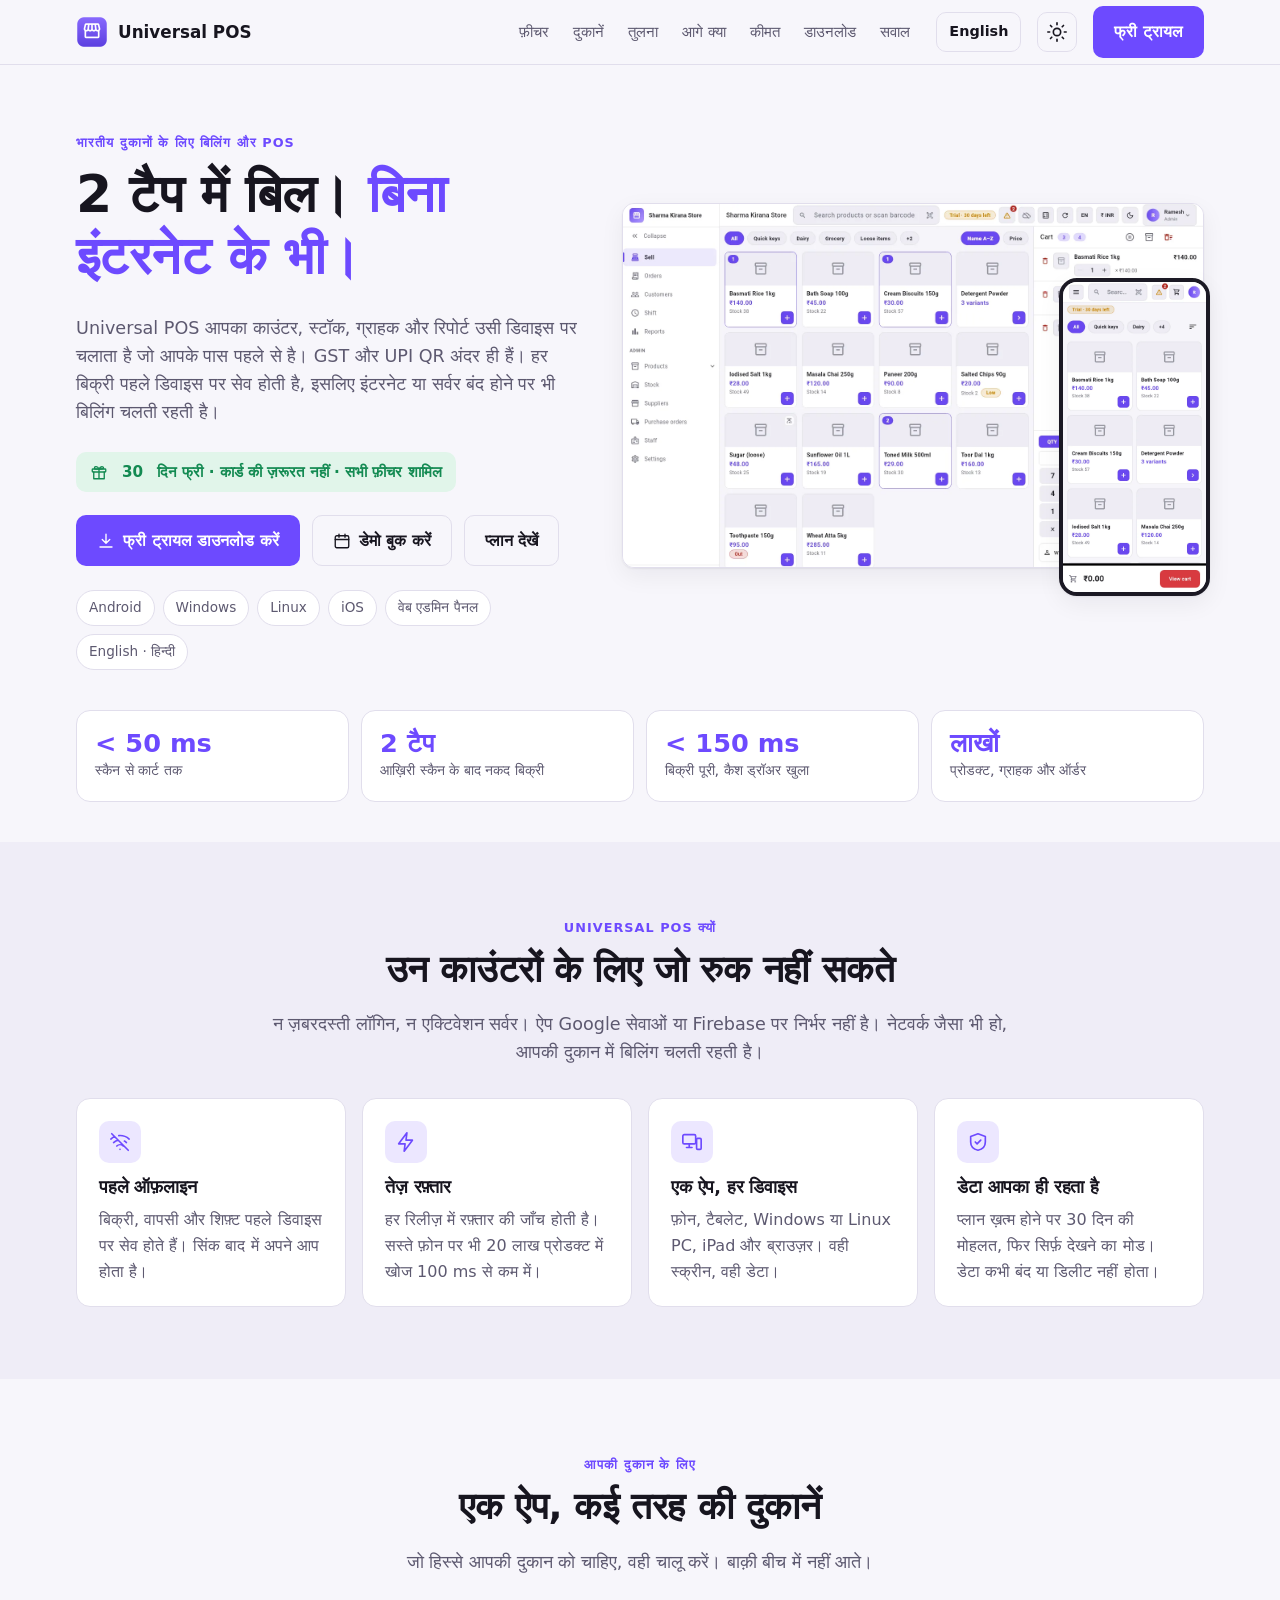
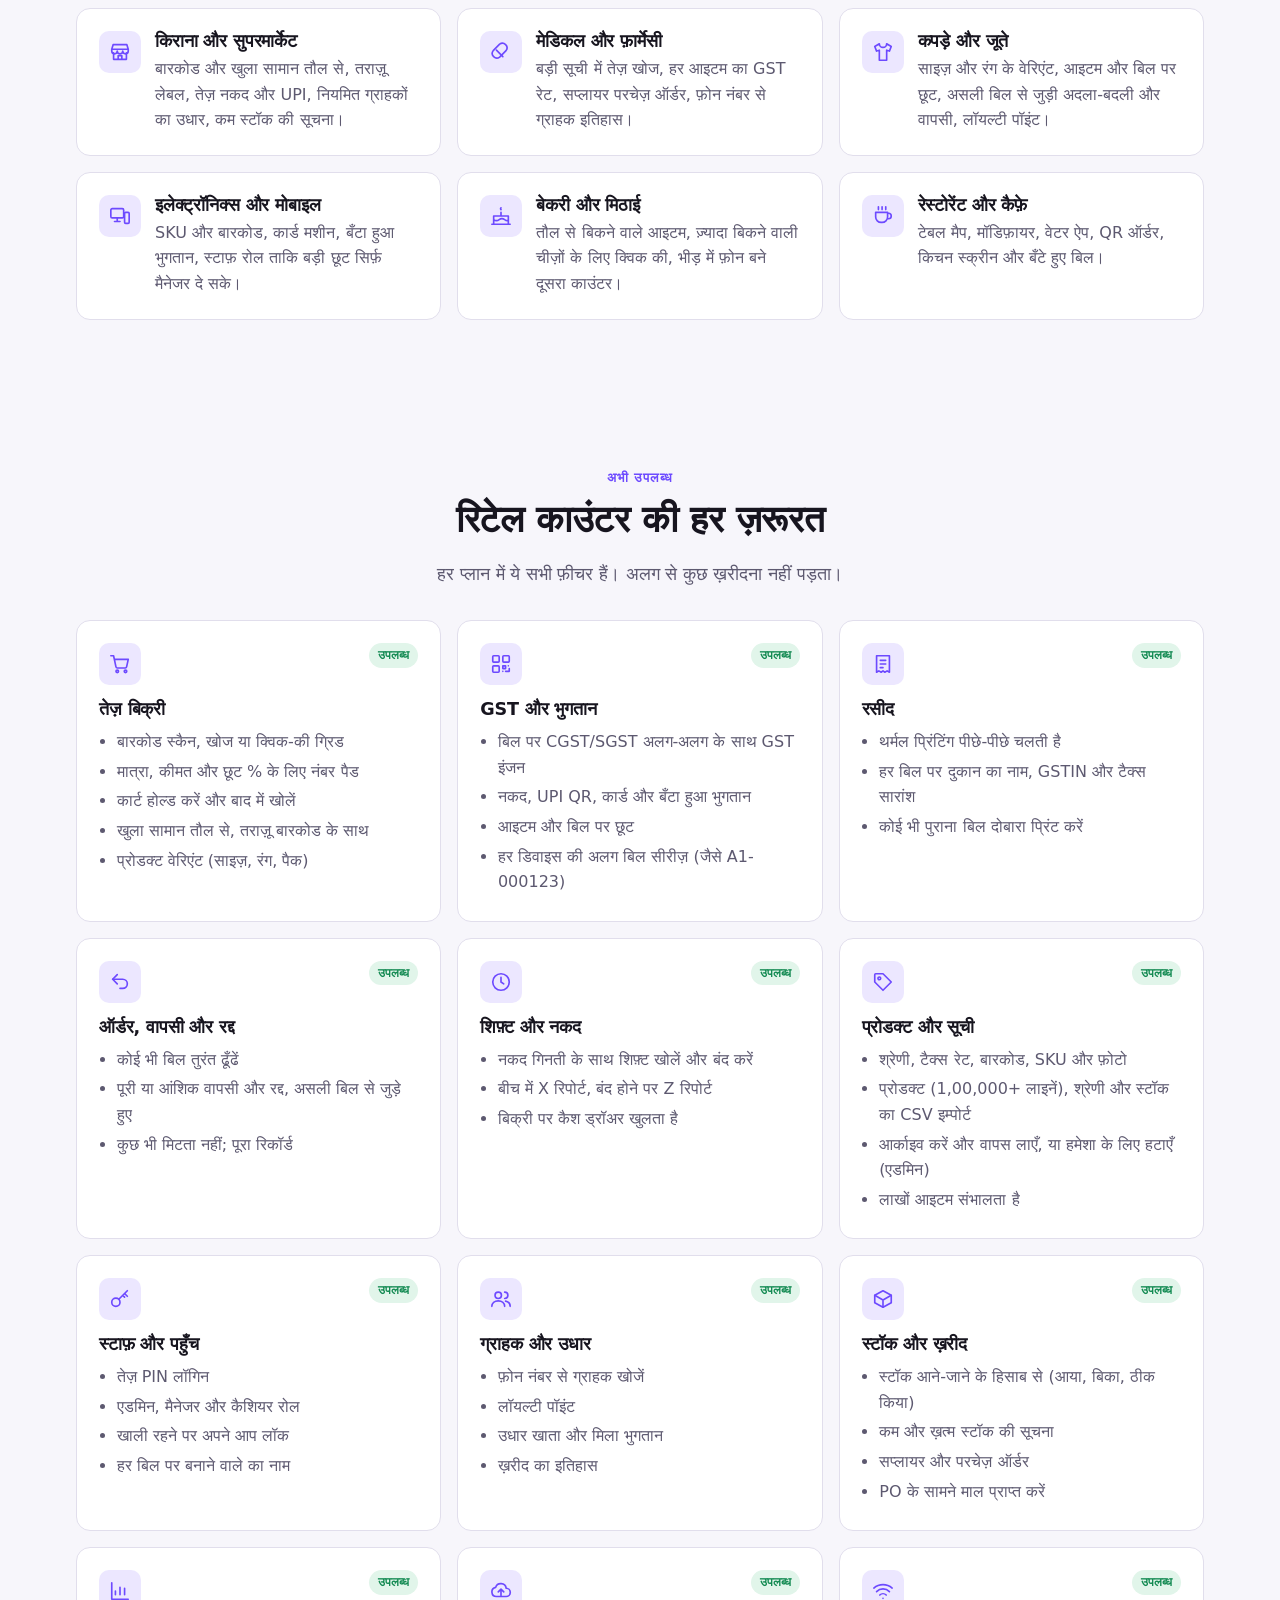
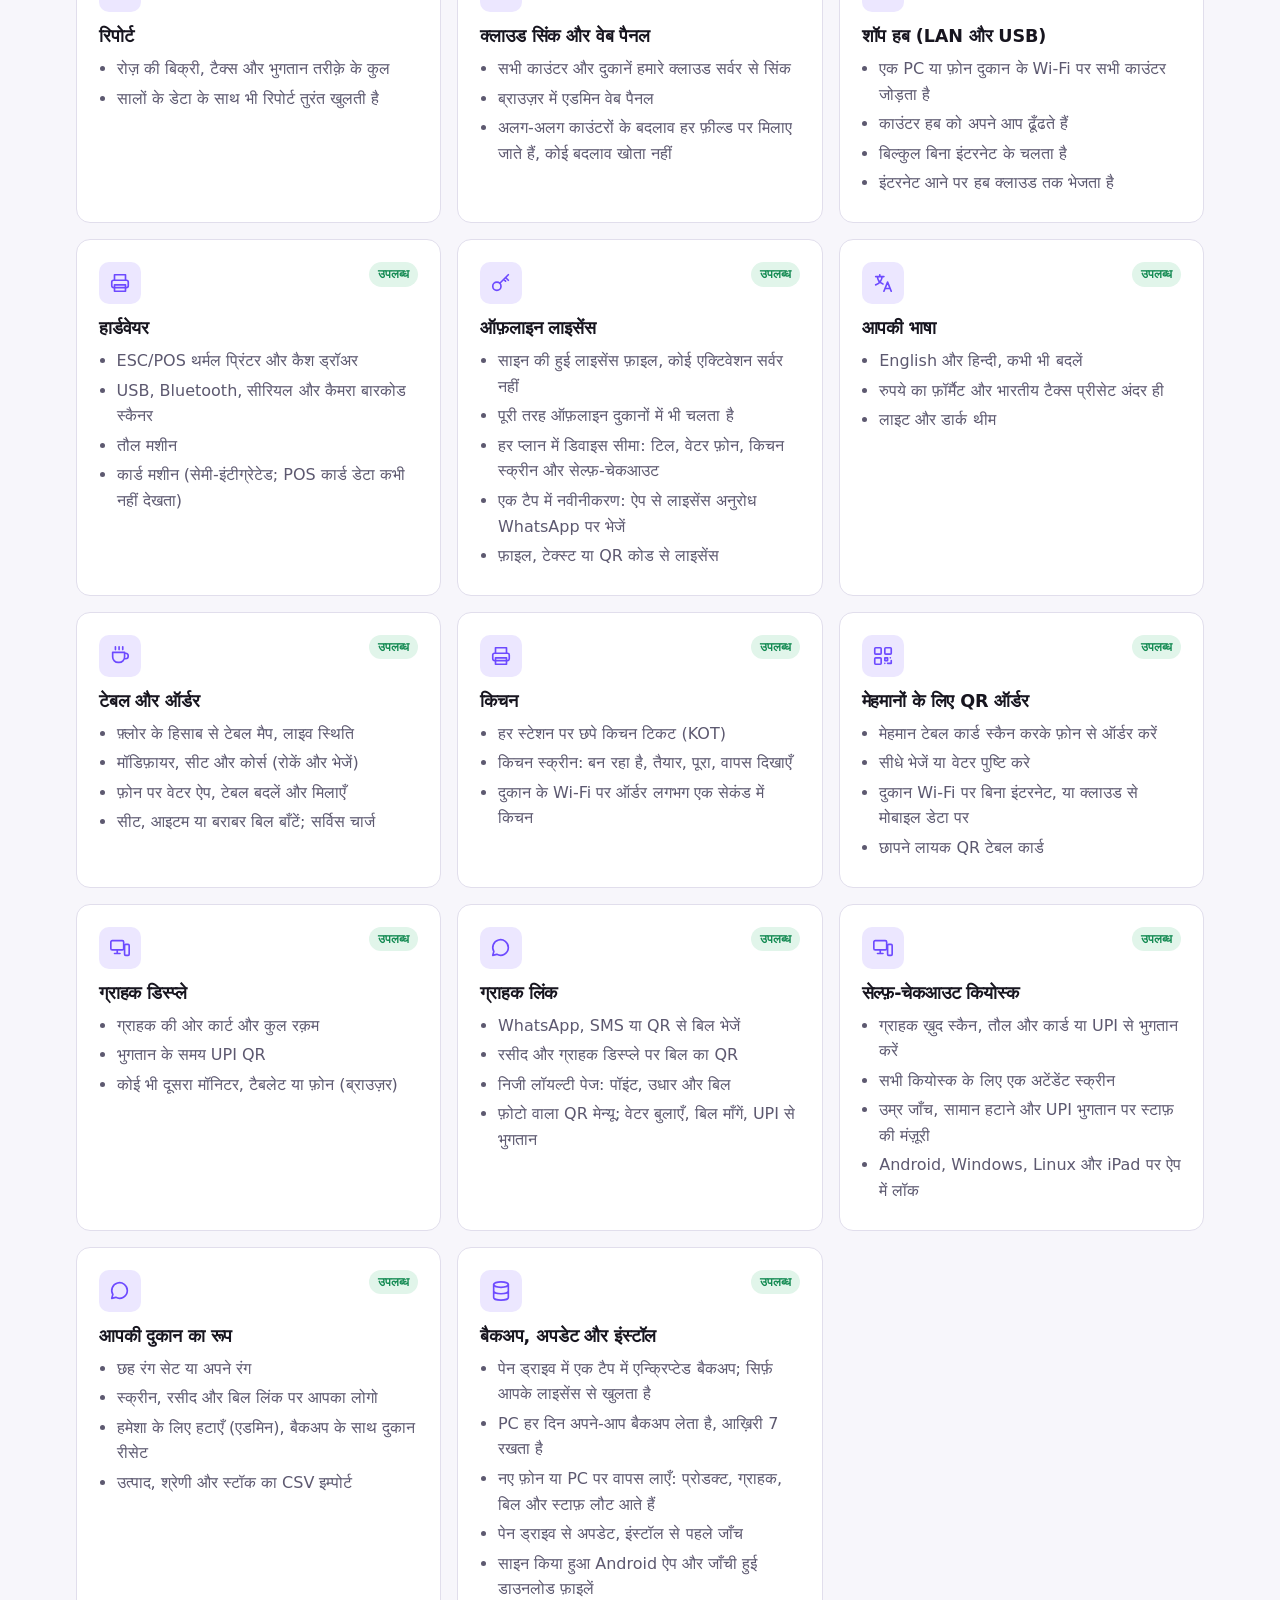
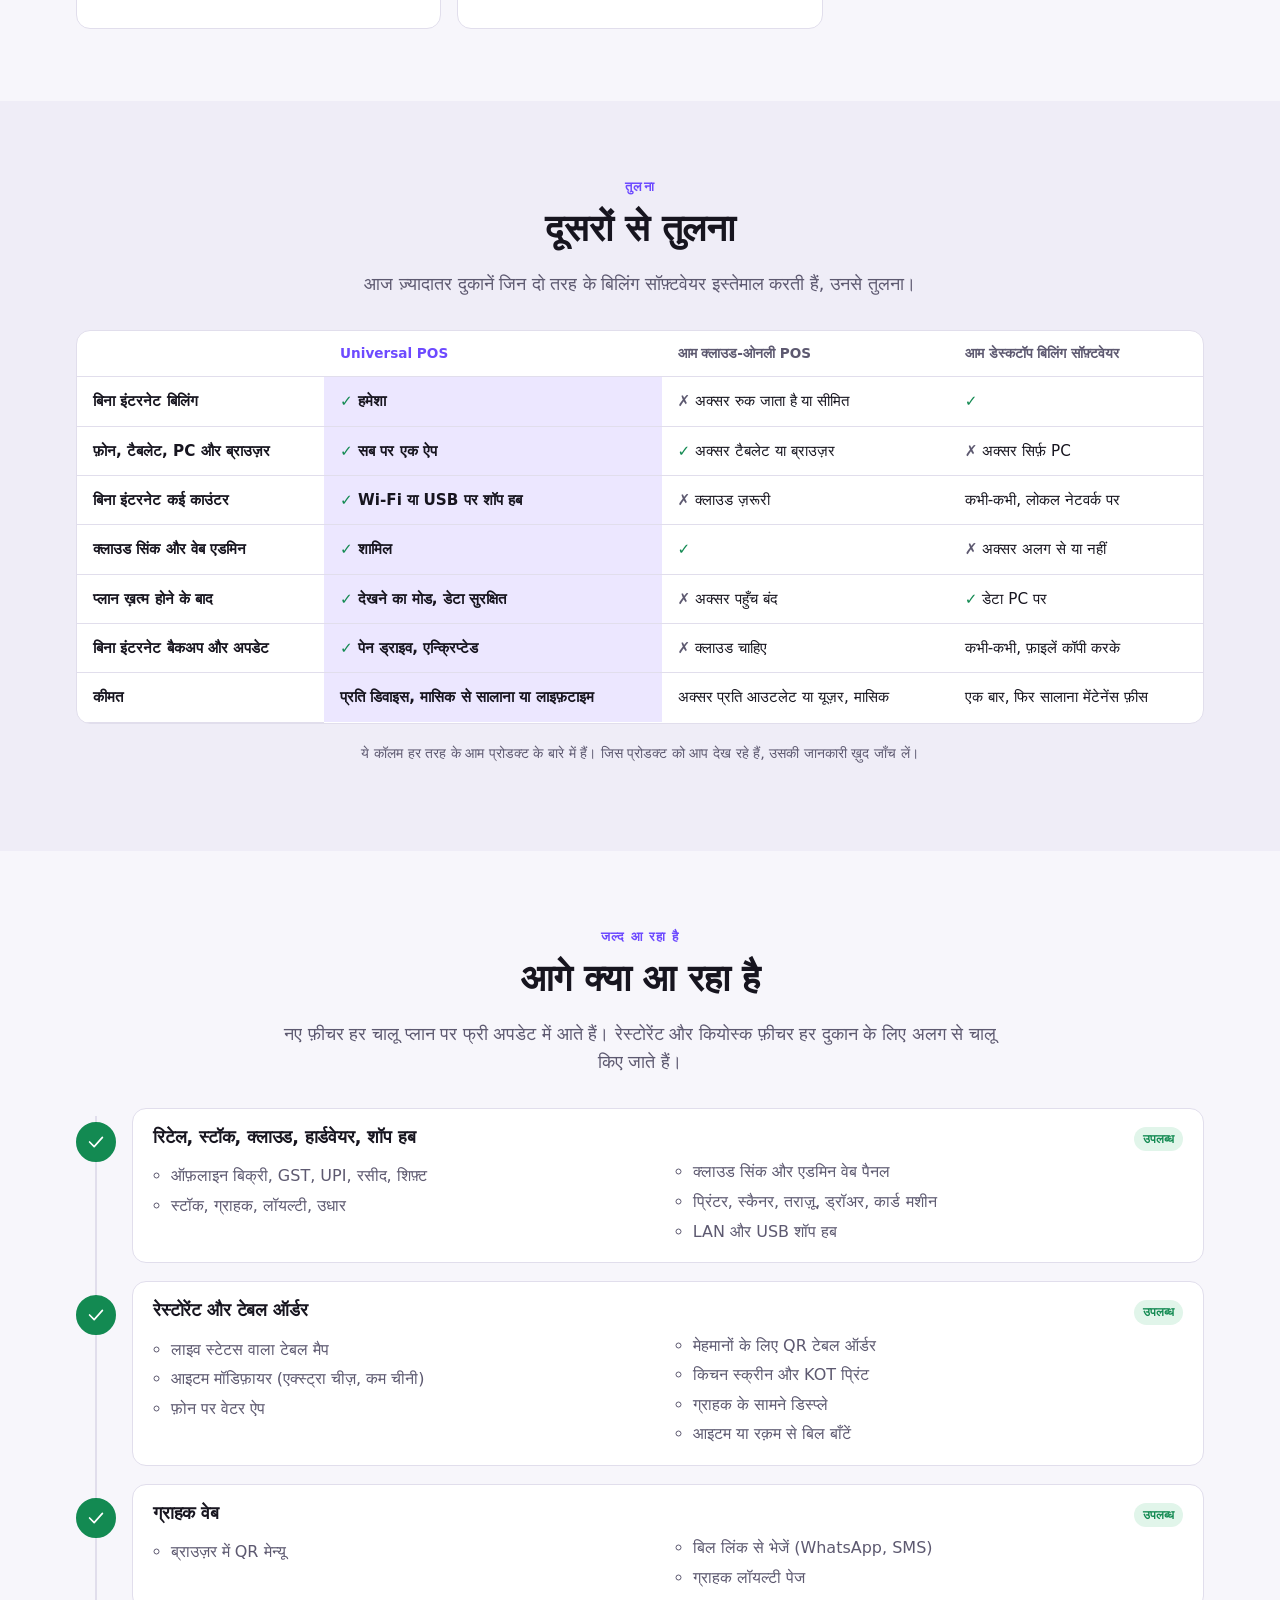
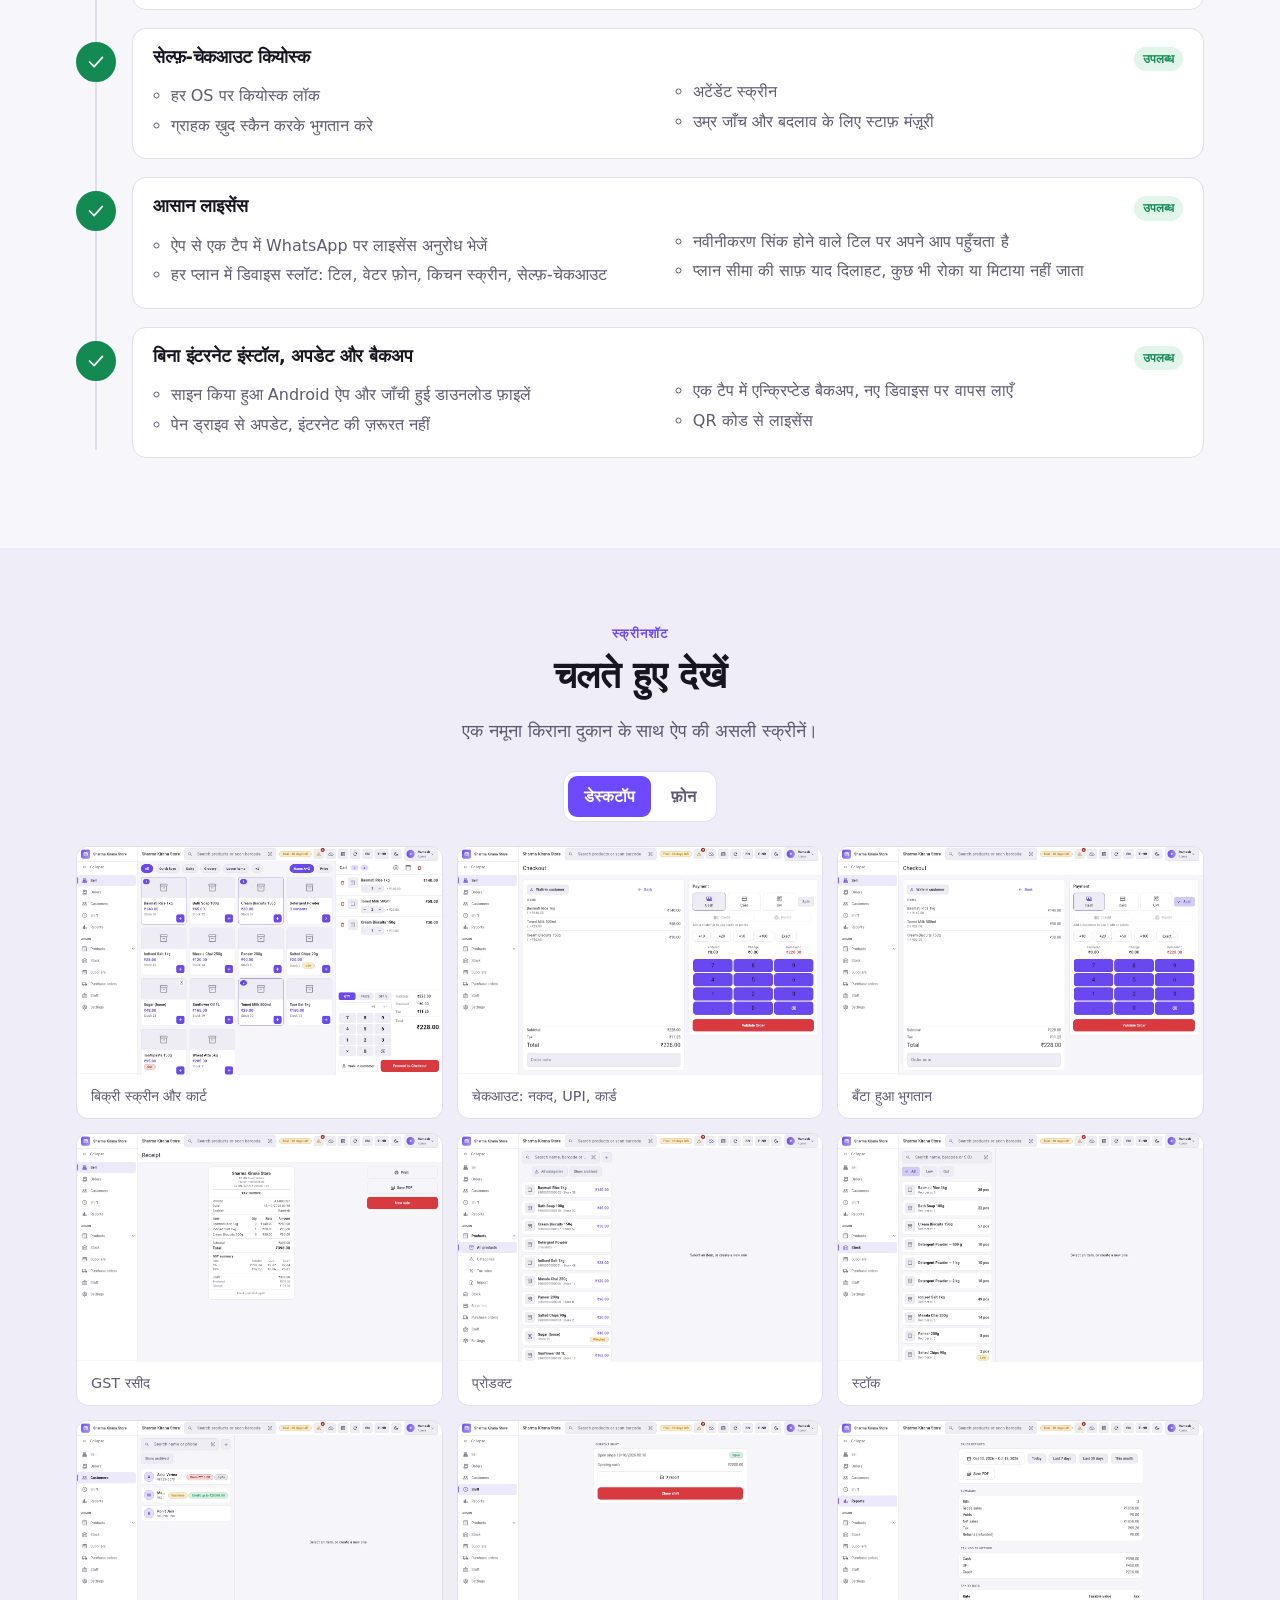
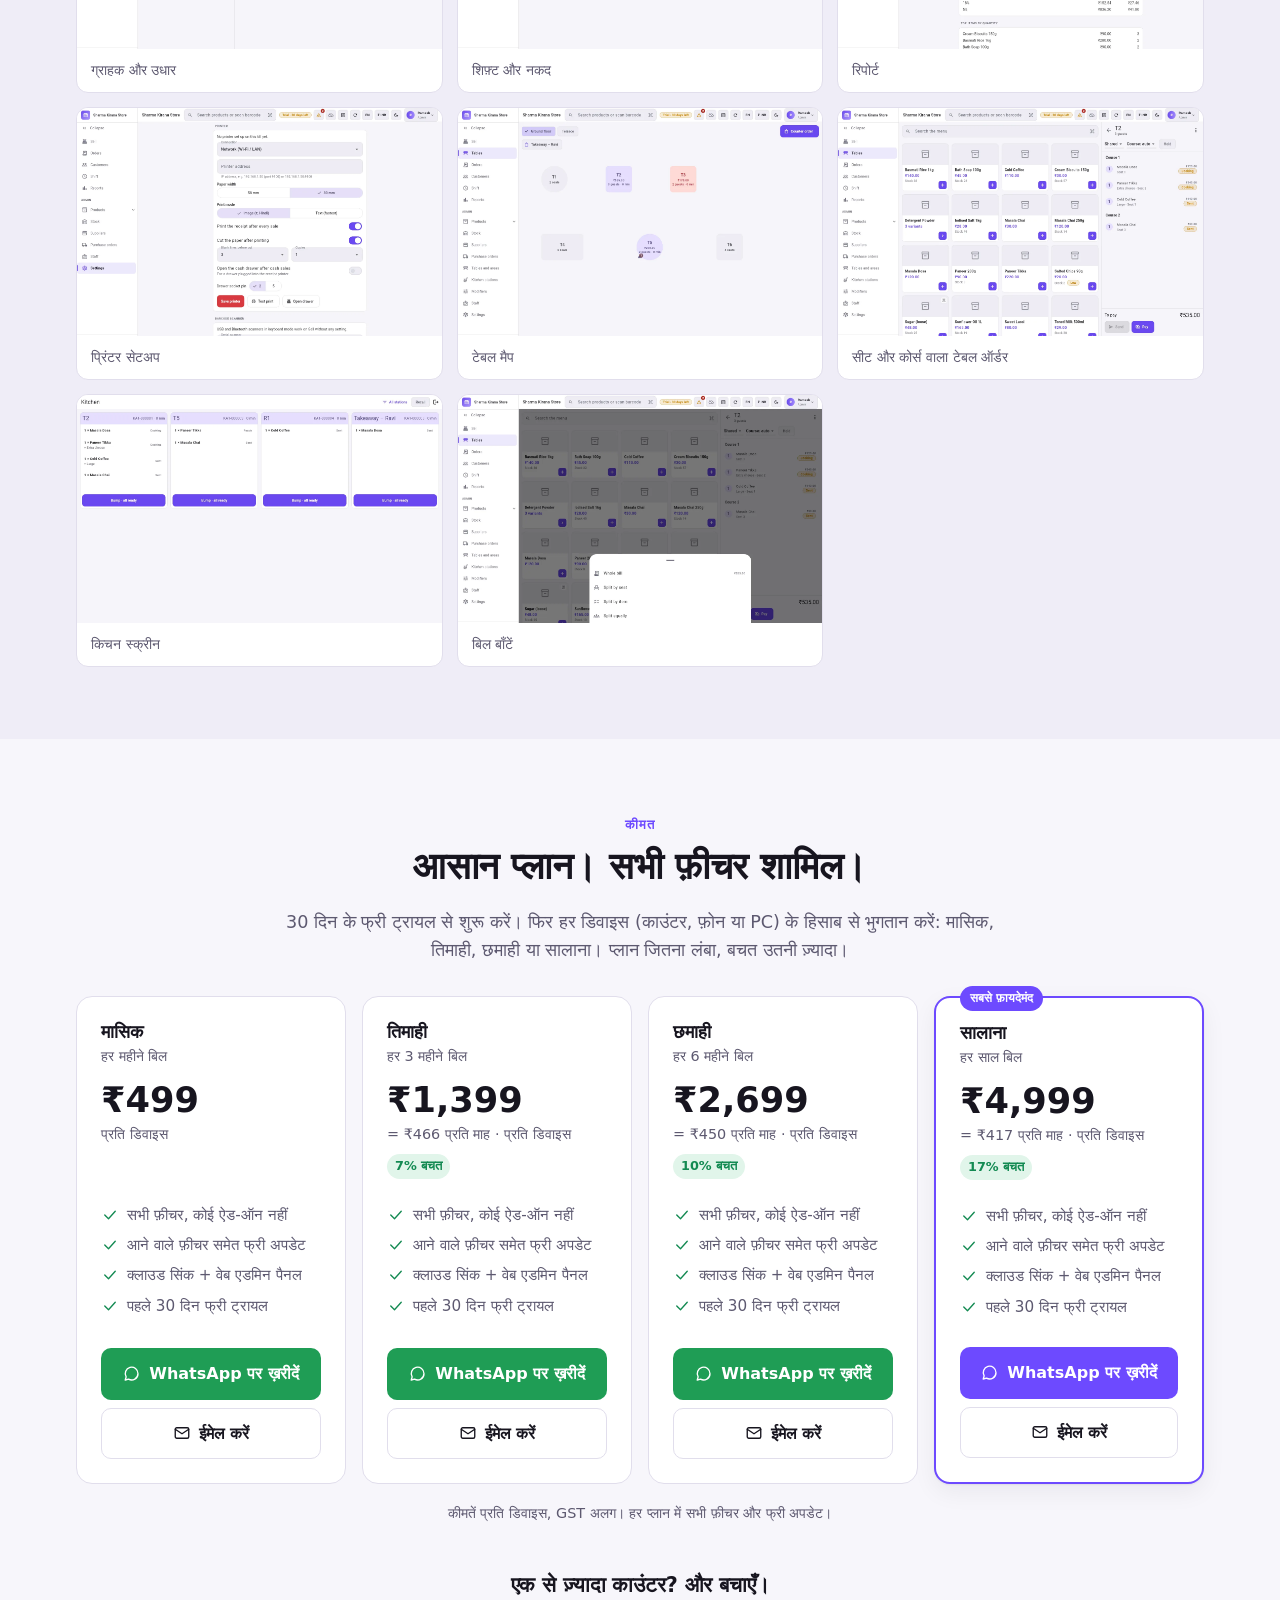
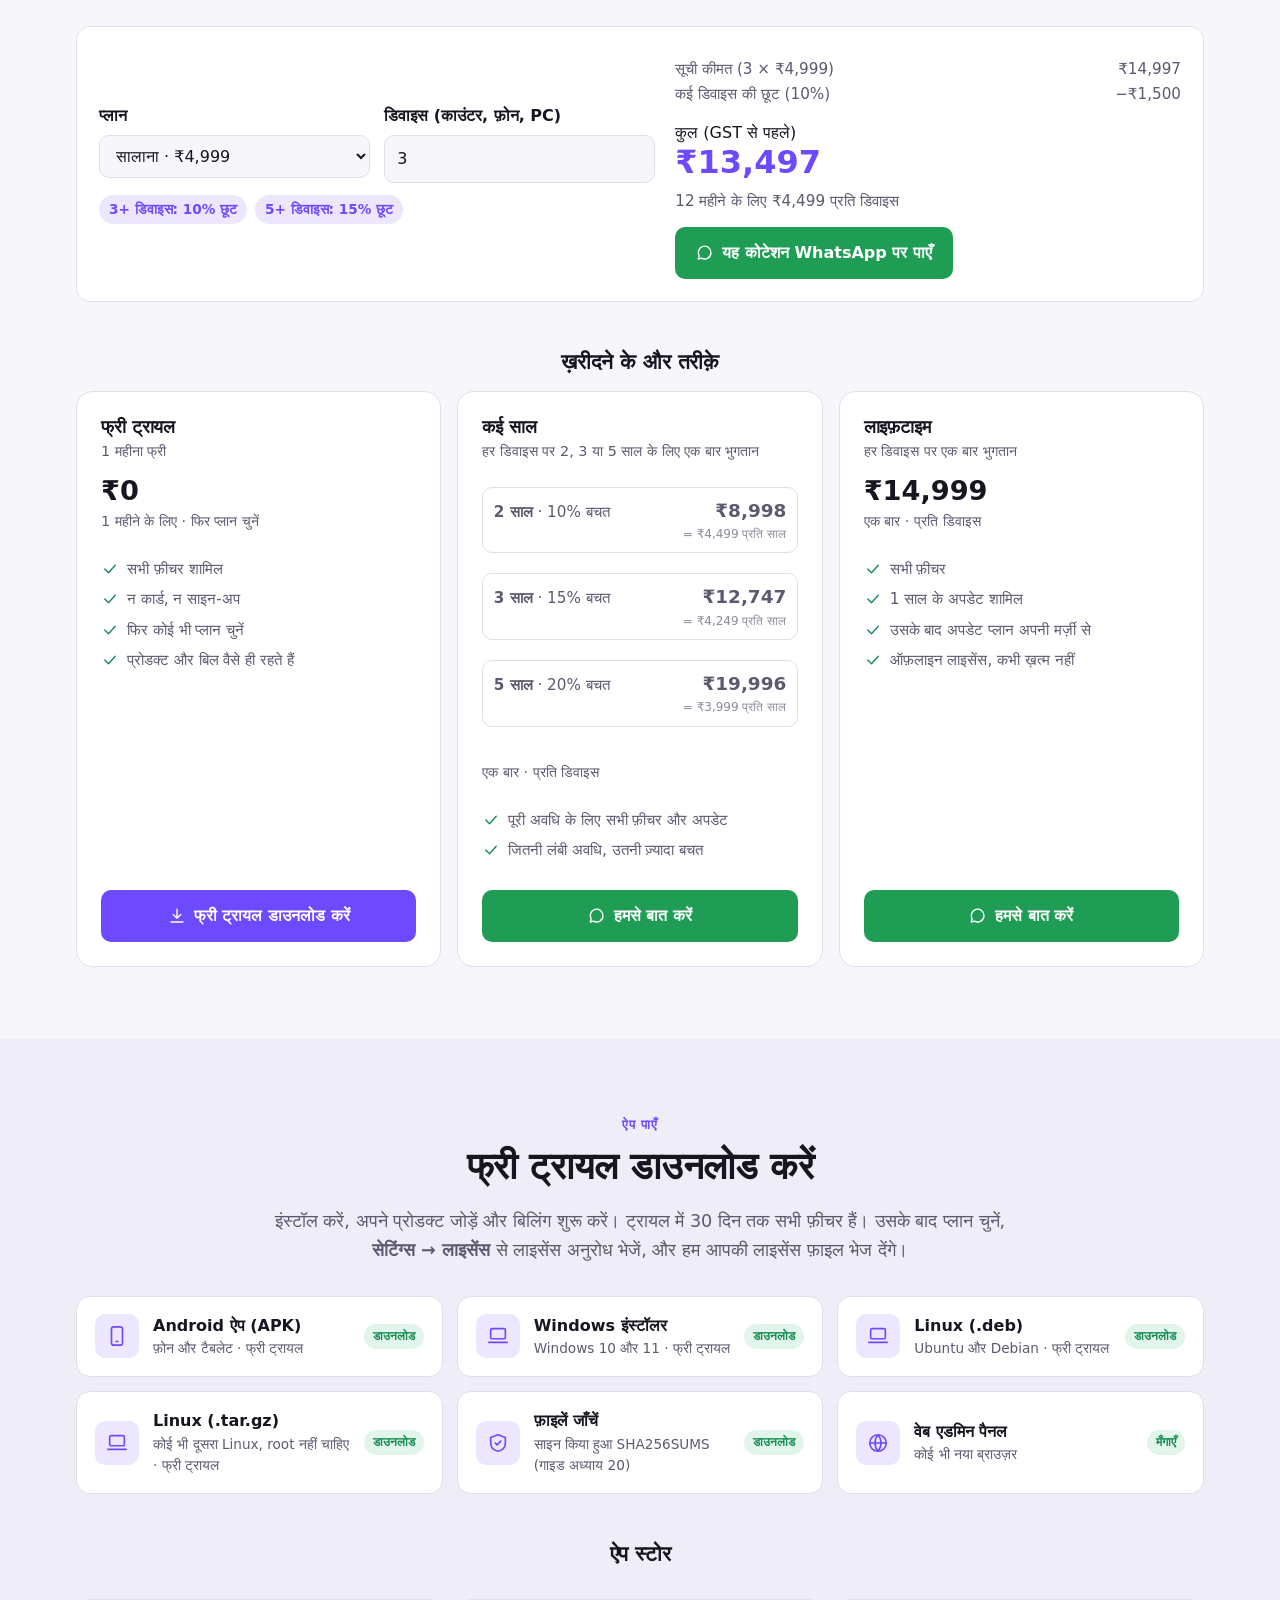
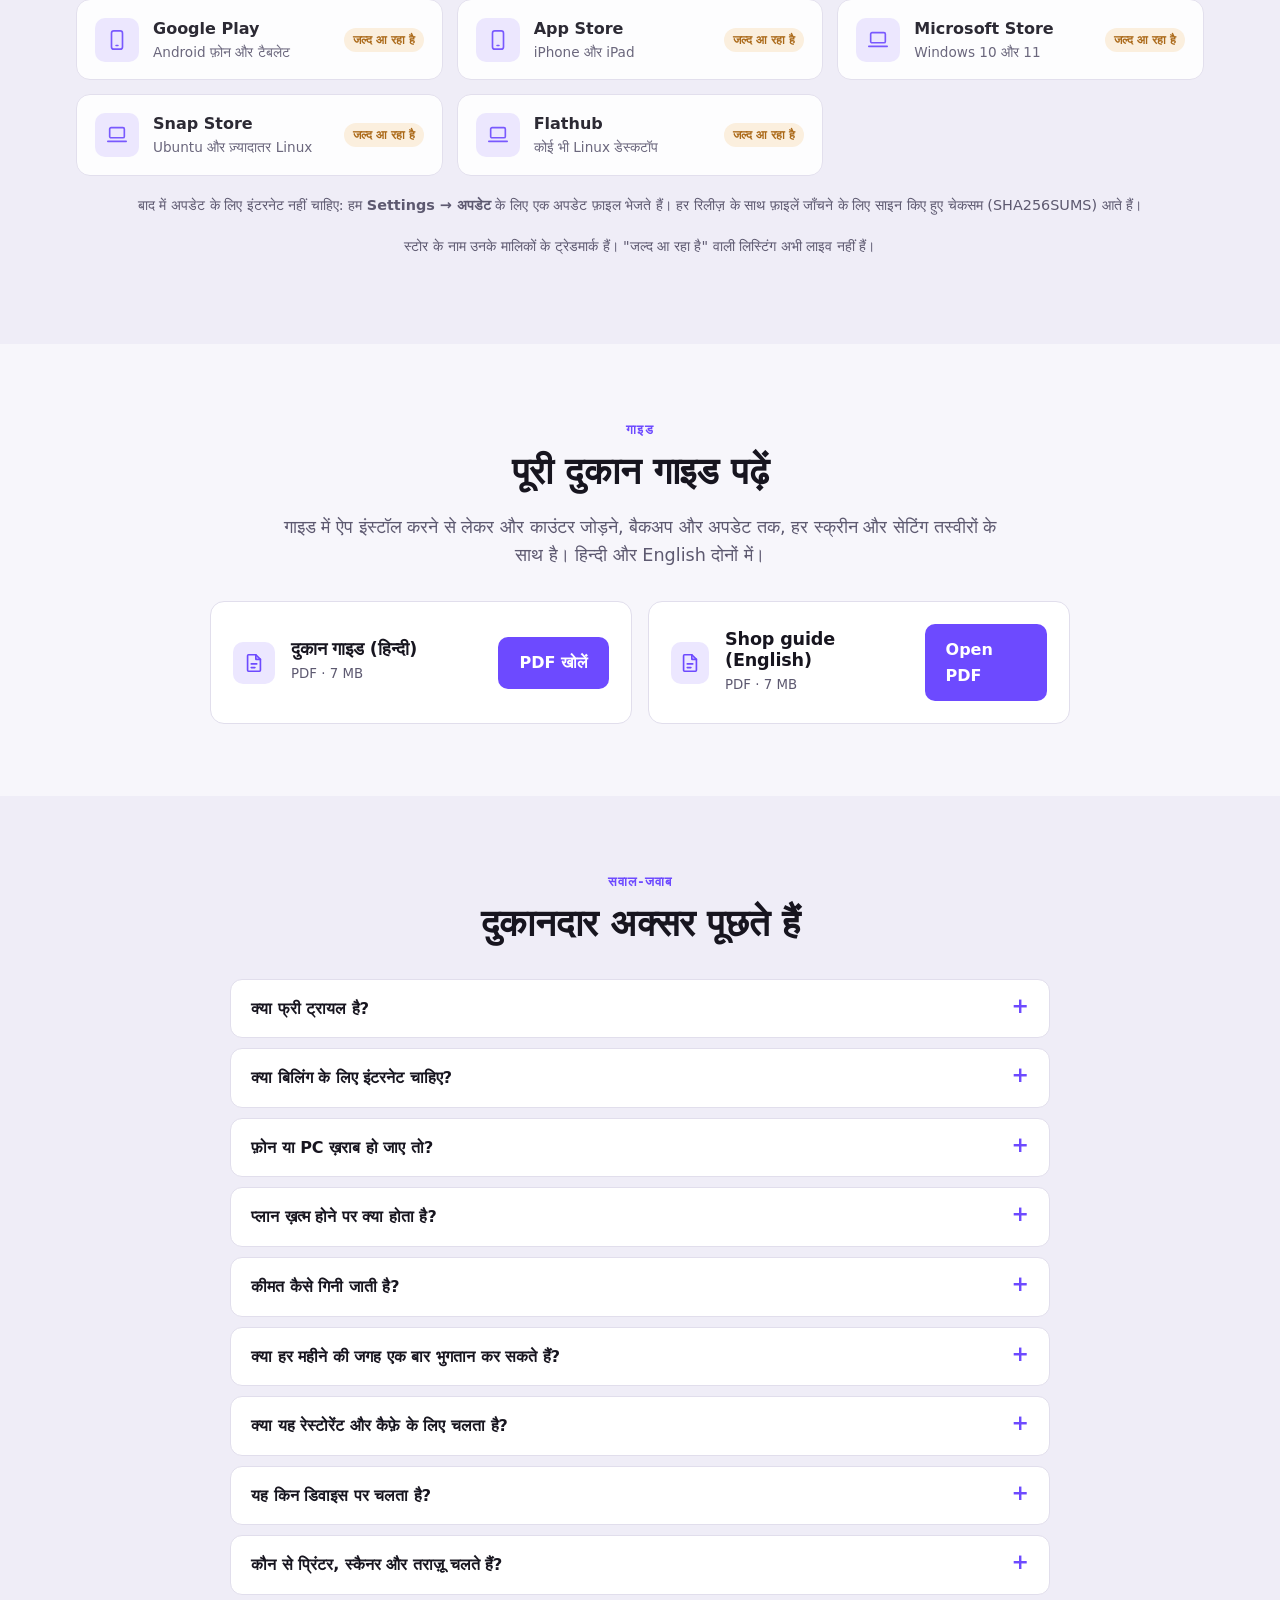
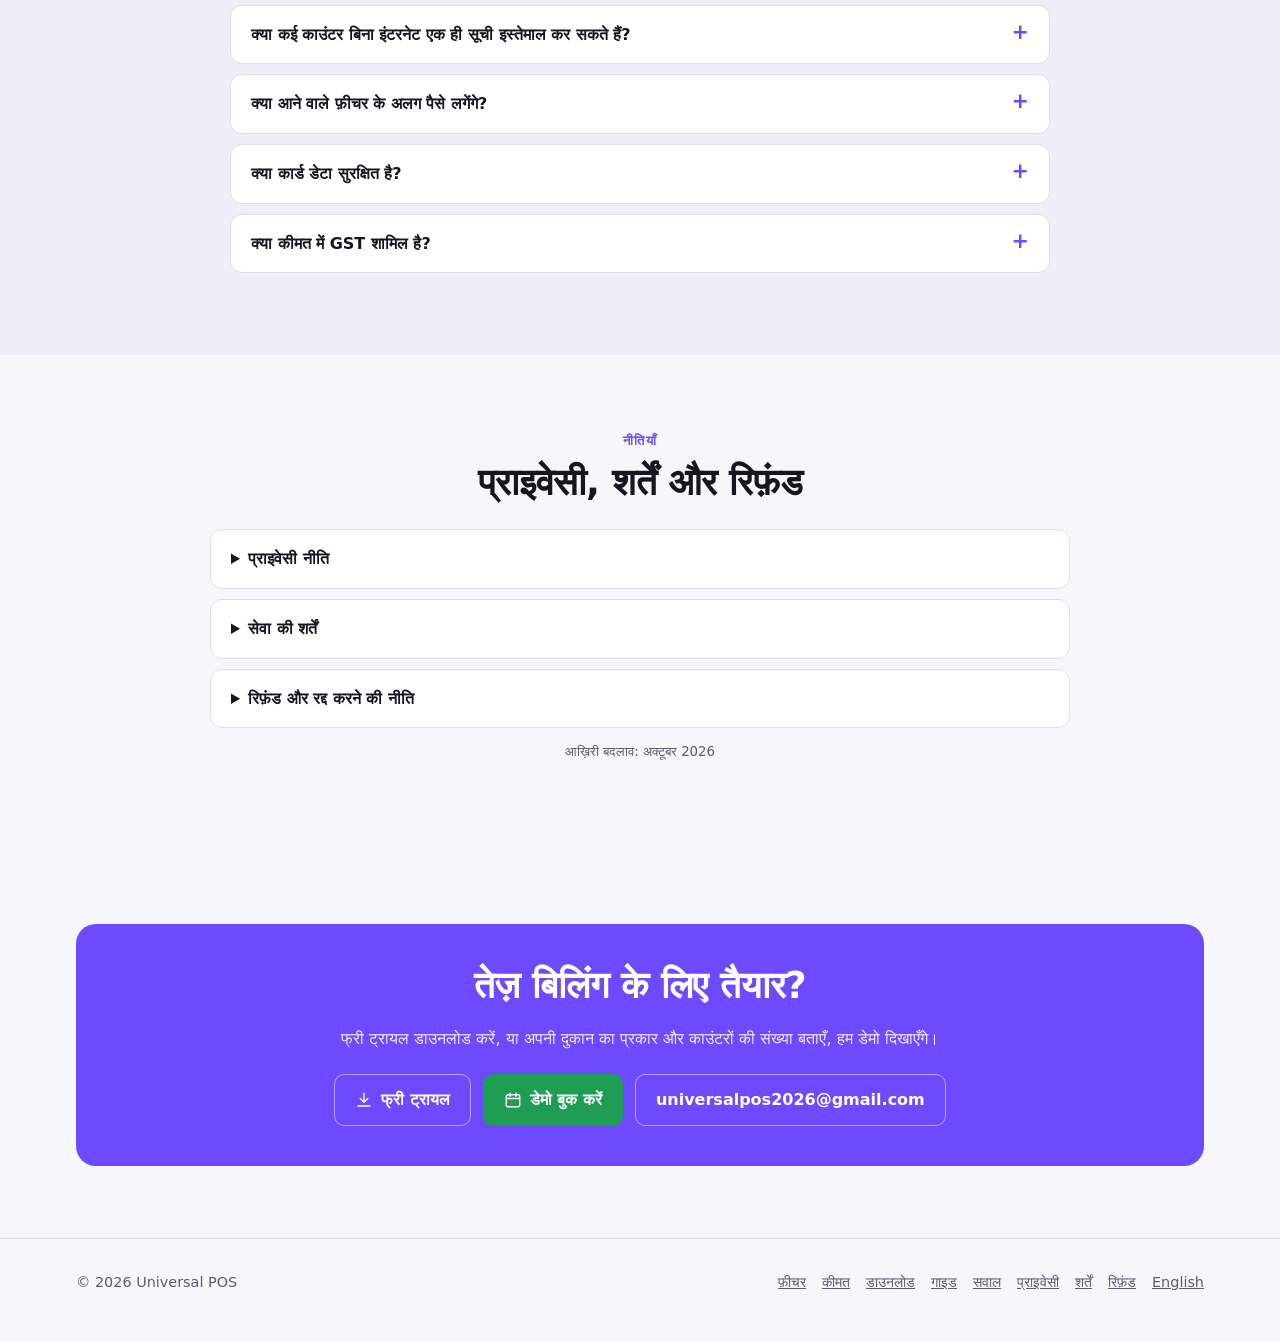
==== commit 5ce15a0e: "Serve trial downloads from Google Drive Release files are too big for GitHub Pages (the update file " ====
--- a/hi.html
+++ b/hi.html
@@ -167,7 +167,7 @@
 <section id="features">
   <div class="wrap">
     <div class="center">
-      <span class="eyebrow">अभी उपलब्ध · वर्ज़न 0.1.8</span>
+      <span class="eyebrow">अभी उपलब्ध</span>
       <h2>रिटेल काउंटर की हर ज़रूरत</h2>
       <p class="lead">हर प्लान में ये सभी फ़ीचर हैं। अलग से कुछ ख़रीदना नहीं पड़ता।</p>
     </div>
@@ -213,31 +213,34 @@
         <ul><li>ESC/POS थर्मल प्रिंटर और कैश ड्रॉअर</li><li>USB, Bluetooth, सीरियल और कैमरा बारकोड स्कैनर</li><li>तौल मशीन</li><li>कार्ड मशीन (सेमी-इंटीग्रेटेड; POS कार्ड डेटा कभी नहीं देखता)</li></ul></div>
       <div class="card"><div class="card-head"><div class="ic"><svg class="i"><use href="#i-key"/></svg></div><span class="badge ok">उपलब्ध</span></div>
         <h3>ऑफ़लाइन लाइसेंस</h3>
-        <ul><li>साइन की हुई लाइसेंस फ़ाइल, कोई एक्टिवेशन सर्वर नहीं</li><li>पूरी तरह ऑफ़लाइन दुकानों में भी चलता है</li><li>हर प्लान में डिवाइस सीमा: टिल, वेटर फ़ोन, किचन स्क्रीन और सेल्फ़-चेकआउट</li><li>एक टैप में नवीनीकरण: ऐप से लाइसेंस अनुरोध WhatsApp पर भेजें</li></ul></div>
+        <ul><li>साइन की हुई लाइसेंस फ़ाइल, कोई एक्टिवेशन सर्वर नहीं</li><li>पूरी तरह ऑफ़लाइन दुकानों में भी चलता है</li><li>हर प्लान में डिवाइस सीमा: टिल, वेटर फ़ोन, किचन स्क्रीन और सेल्फ़-चेकआउट</li><li>एक टैप में नवीनीकरण: ऐप से लाइसेंस अनुरोध WhatsApp पर भेजें</li><li>फ़ाइल, टेक्स्ट या QR कोड से लाइसेंस</li></ul></div>
       <div class="card"><div class="card-head"><div class="ic"><svg class="i"><use href="#i-lang"/></svg></div><span class="badge ok">उपलब्ध</span></div>
         <h3>आपकी भाषा</h3>
         <ul><li>English और हिन्दी, कभी भी बदलें</li><li>रुपये का फ़ॉर्मैट और भारतीय टैक्स प्रीसेट अंदर ही</li><li>लाइट और डार्क थीम</li></ul></div>
-      <div class="card"><div class="card-head"><div class="ic"><svg class="i"><use href="#i-cup"/></svg></div><span class="badge ok">उपलब्ध · 0.1.3</span></div>
+      <div class="card"><div class="card-head"><div class="ic"><svg class="i"><use href="#i-cup"/></svg></div><span class="badge ok">उपलब्ध</span></div>
         <h3>टेबल और ऑर्डर</h3>
         <ul><li>फ़्लोर के हिसाब से टेबल मैप, लाइव स्थिति</li><li>मॉडिफ़ायर, सीट और कोर्स (रोकें और भेजें)</li><li>फ़ोन पर वेटर ऐप, टेबल बदलें और मिलाएँ</li><li>सीट, आइटम या बराबर बिल बाँटें; सर्विस चार्ज</li></ul></div>
-      <div class="card"><div class="card-head"><div class="ic"><svg class="i"><use href="#i-printer"/></svg></div><span class="badge ok">उपलब्ध · 0.1.3</span></div>
+      <div class="card"><div class="card-head"><div class="ic"><svg class="i"><use href="#i-printer"/></svg></div><span class="badge ok">उपलब्ध</span></div>
         <h3>किचन</h3>
         <ul><li>हर स्टेशन पर छपे किचन टिकट (KOT)</li><li>किचन स्क्रीन: बन रहा है, तैयार, पूरा, वापस दिखाएँ</li><li>दुकान के Wi-Fi पर ऑर्डर लगभग एक सेकंड में किचन</li></ul></div>
-      <div class="card"><div class="card-head"><div class="ic"><svg class="i"><use href="#i-qr"/></svg></div><span class="badge ok">उपलब्ध · 0.1.3</span></div>
+      <div class="card"><div class="card-head"><div class="ic"><svg class="i"><use href="#i-qr"/></svg></div><span class="badge ok">उपलब्ध</span></div>
         <h3>मेहमानों के लिए QR ऑर्डर</h3>
         <ul><li>मेहमान टेबल कार्ड स्कैन करके फ़ोन से ऑर्डर करें</li><li>सीधे भेजें या वेटर पुष्टि करे</li><li>दुकान Wi-Fi पर बिना इंटरनेट, या क्लाउड से मोबाइल डेटा पर</li><li>छापने लायक QR टेबल कार्ड</li></ul></div>
-      <div class="card"><div class="card-head"><div class="ic"><svg class="i"><use href="#i-devices"/></svg></div><span class="badge ok">उपलब्ध · 0.1.3</span></div>
+      <div class="card"><div class="card-head"><div class="ic"><svg class="i"><use href="#i-devices"/></svg></div><span class="badge ok">उपलब्ध</span></div>
         <h3>ग्राहक डिस्प्ले</h3>
         <ul><li>ग्राहक की ओर कार्ट और कुल रक़म</li><li>भुगतान के समय UPI QR</li><li>कोई भी दूसरा मॉनिटर, टैबलेट या फ़ोन (ब्राउज़र)</li></ul></div>
-      <div class="card"><div class="card-head"><div class="ic"><svg class="i"><use href="#i-chat"/></svg></div><span class="badge ok">उपलब्ध · 0.1.4</span></div>
+      <div class="card"><div class="card-head"><div class="ic"><svg class="i"><use href="#i-chat"/></svg></div><span class="badge ok">उपलब्ध</span></div>
         <h3>ग्राहक लिंक</h3>
         <ul><li>WhatsApp, SMS या QR से बिल भेजें</li><li>रसीद और ग्राहक डिस्प्ले पर बिल का QR</li><li>निजी लॉयल्टी पेज: पॉइंट, उधार और बिल</li><li>फ़ोटो वाला QR मेन्यू; वेटर बुलाएँ, बिल माँगें, UPI से भुगतान</li></ul></div>
-      <div class="card"><div class="card-head"><div class="ic"><svg class="i"><use href="#i-devices"/></svg></div><span class="badge ok">उपलब्ध · 0.1.5</span></div>
+      <div class="card"><div class="card-head"><div class="ic"><svg class="i"><use href="#i-devices"/></svg></div><span class="badge ok">उपलब्ध</span></div>
         <h3>सेल्फ़-चेकआउट कियोस्क</h3>
         <ul><li>ग्राहक ख़ुद स्कैन, तौल और कार्ड या UPI से भुगतान करें</li><li>सभी कियोस्क के लिए एक अटेंडेंट स्क्रीन</li><li>उम्र जाँच, सामान हटाने और UPI भुगतान पर स्टाफ़ की मंज़ूरी</li><li>Android, Windows, Linux और iPad पर ऐप में लॉक</li></ul></div>
-      <div class="card"><div class="card-head"><div class="ic"><svg class="i"><use href="#i-chat"/></svg></div><span class="badge ok">उपलब्ध · 0.1.5</span></div>
+      <div class="card"><div class="card-head"><div class="ic"><svg class="i"><use href="#i-chat"/></svg></div><span class="badge ok">उपलब्ध</span></div>
         <h3>आपकी दुकान का रूप</h3>
         <ul><li>छह रंग सेट या अपने रंग</li><li>स्क्रीन, रसीद और बिल लिंक पर आपका लोगो</li><li>हमेशा के लिए हटाएँ (एडमिन), बैकअप के साथ दुकान रीसेट</li><li>उत्पाद, श्रेणी और स्टॉक का CSV इम्पोर्ट</li></ul></div>
+      <div class="card"><div class="card-head"><div class="ic"><svg class="i"><use href="#i-db"/></svg></div><span class="badge ok">उपलब्ध</span></div>
+        <h3>बैकअप, अपडेट और इंस्टॉल</h3>
+        <ul><li>पेन ड्राइव में एक टैप में एन्क्रिप्टेड बैकअप; सिर्फ़ आपके लाइसेंस से खुलता है</li><li>PC हर दिन अपने-आप बैकअप लेता है, आख़िरी 7 रखता है</li><li>नए फ़ोन या PC पर वापस लाएँ: प्रोडक्ट, ग्राहक, बिल और स्टाफ़ लौट आते हैं</li><li>पेन ड्राइव से अपडेट, इंस्टॉल से पहले जाँच</li><li>साइन किया हुआ Android ऐप और जाँची हुई डाउनलोड फ़ाइलें</li></ul></div>
     </div>
   </div>
 </section>
@@ -259,6 +262,7 @@
           <tr><th scope="row">बिना इंटरनेट कई काउंटर</th><td class="us"><span class="yes">✓</span> Wi-Fi या USB पर शॉप हब</td><td><span class="no">✗</span> क्लाउड ज़रूरी</td><td>कभी-कभी, लोकल नेटवर्क पर</td></tr>
           <tr><th scope="row">क्लाउड सिंक और वेब एडमिन</th><td class="us"><span class="yes">✓</span> शामिल</td><td><span class="yes">✓</span></td><td><span class="no">✗</span> अक्सर अलग से या नहीं</td></tr>
           <tr><th scope="row">प्लान ख़त्म होने के बाद</th><td class="us"><span class="yes">✓</span> देखने का मोड, डेटा सुरक्षित</td><td><span class="no">✗</span> अक्सर पहुँच बंद</td><td><span class="yes">✓</span> डेटा PC पर</td></tr>
+          <tr><th scope="row">बिना इंटरनेट बैकअप और अपडेट</th><td class="us"><span class="yes">✓</span> पेन ड्राइव, एन्क्रिप्टेड</td><td><span class="no">✗</span> क्लाउड चाहिए</td><td>कभी-कभी, फ़ाइलें कॉपी करके</td></tr>
           <tr><th scope="row">कीमत</th><td class="us">प्रति डिवाइस, मासिक से सालाना या लाइफ़टाइम</td><td>अक्सर प्रति आउटलेट या यूज़र, मासिक</td><td>एक बार, फिर सालाना मेंटेनेंस फ़ीस</td></tr>
         </tbody>
       </table>
@@ -277,22 +281,22 @@
     </div>
     <ol class="timeline">
       <li class="done"><span class="dot"><svg class="i"><use href="#i-check"/></svg></span>
-        <div class="card"><div class="card-head"><h3>रिटेल, स्टॉक, क्लाउड, हार्डवेयर, शॉप हब</h3><span class="badge ok">उपलब्ध · 0.1.2</span></div>
+        <div class="card"><div class="card-head"><h3>रिटेल, स्टॉक, क्लाउड, हार्डवेयर, शॉप हब</h3><span class="badge ok">उपलब्ध</span></div>
           <ul><li>ऑफ़लाइन बिक्री, GST, UPI, रसीद, शिफ़्ट</li><li>स्टॉक, ग्राहक, लॉयल्टी, उधार</li><li>क्लाउड सिंक और एडमिन वेब पैनल</li><li>प्रिंटर, स्कैनर, तराज़ू, ड्रॉअर, कार्ड मशीन</li><li>LAN और USB शॉप हब</li></ul></div></li>
       <li class="done"><span class="dot"><svg class="i"><use href="#i-check"/></svg></span>
-        <div class="card"><div class="card-head"><h3>रेस्टोरेंट और टेबल ऑर्डर</h3><span class="badge ok">उपलब्ध · 0.1.3</span></div>
+        <div class="card"><div class="card-head"><h3>रेस्टोरेंट और टेबल ऑर्डर</h3><span class="badge ok">उपलब्ध</span></div>
           <ul><li>लाइव स्टेटस वाला टेबल मैप</li><li>आइटम मॉडिफ़ायर (एक्स्ट्रा चीज़, कम चीनी)</li><li>फ़ोन पर वेटर ऐप</li><li>मेहमानों के लिए QR टेबल ऑर्डर</li><li>किचन स्क्रीन और KOT प्रिंट</li><li>ग्राहक के सामने डिस्प्ले</li><li>आइटम या रक़म से बिल बाँटें</li></ul></div></li>
       <li class="done"><span class="dot"><svg class="i"><use href="#i-check"/></svg></span>
-        <div class="card"><div class="card-head"><h3>ग्राहक वेब</h3><span class="badge ok">उपलब्ध · 0.1.4</span></div>
+        <div class="card"><div class="card-head"><h3>ग्राहक वेब</h3><span class="badge ok">उपलब्ध</span></div>
           <ul><li>ब्राउज़र में QR मेन्यू</li><li>बिल लिंक से भेजें (WhatsApp, SMS)</li><li>ग्राहक लॉयल्टी पेज</li></ul></div></li>
       <li class="done"><span class="dot"><svg class="i"><use href="#i-check"/></svg></span>
-        <div class="card"><div class="card-head"><h3>सेल्फ़-चेकआउट कियोस्क</h3><span class="badge ok">उपलब्ध · 0.1.5</span></div>
+        <div class="card"><div class="card-head"><h3>सेल्फ़-चेकआउट कियोस्क</h3><span class="badge ok">उपलब्ध</span></div>
           <ul><li>हर OS पर कियोस्क लॉक</li><li>ग्राहक ख़ुद स्कैन करके भुगतान करे</li><li>अटेंडेंट स्क्रीन</li><li>उम्र जाँच और बदलाव के लिए स्टाफ़ मंज़ूरी</li></ul></div></li>
       <li class="done"><span class="dot"><svg class="i"><use href="#i-check"/></svg></span>
-        <div class="card"><div class="card-head"><h3>आसान लाइसेंस</h3><span class="badge ok">उपलब्ध · 0.1.6</span></div>
+        <div class="card"><div class="card-head"><h3>आसान लाइसेंस</h3><span class="badge ok">उपलब्ध</span></div>
           <ul><li>ऐप से एक टैप में WhatsApp पर लाइसेंस अनुरोध भेजें</li><li>हर प्लान में डिवाइस स्लॉट: टिल, वेटर फ़ोन, किचन स्क्रीन, सेल्फ़-चेकआउट</li><li>नवीनीकरण सिंक होने वाले टिल पर अपने आप पहुँचता है</li><li>प्लान सीमा की साफ़ याद दिलाहट, कुछ भी रोका या मिटाया नहीं जाता</li></ul></div></li>
       <li class="done"><span class="dot"><svg class="i"><use href="#i-check"/></svg></span>
-        <div class="card"><div class="card-head"><h3>बिना इंटरनेट इंस्टॉल, अपडेट और बैकअप</h3><span class="badge ok">उपलब्ध · 0.1.8</span></div>
+        <div class="card"><div class="card-head"><h3>बिना इंटरनेट इंस्टॉल, अपडेट और बैकअप</h3><span class="badge ok">उपलब्ध</span></div>
           <ul><li>साइन किया हुआ Android ऐप और जाँची हुई डाउनलोड फ़ाइलें</li><li>पेन ड्राइव से अपडेट, इंटरनेट की ज़रूरत नहीं</li><li>एक टैप में एन्क्रिप्टेड बैकअप, नए डिवाइस पर वापस लाएँ</li><li>QR कोड से लाइसेंस</li></ul></div></li>
     </ol>
   </div>
@@ -387,6 +391,7 @@
     <div class="store-grid" id="downloads"></div>
     <h3 class="sub">ऐप स्टोर</h3>
     <div class="store-grid" id="stores"></div>
+    <p class="note center">बाद में अपडेट के लिए इंटरनेट नहीं चाहिए: हम <b>Settings → अपडेट</b> के लिए एक अपडेट फ़ाइल भेजते हैं। हर रिलीज़ के साथ फ़ाइलें जाँचने के लिए साइन किए हुए चेकसम (SHA256SUMS) आते हैं।</p>
     <p class="note center">स्टोर के नाम उनके मालिकों के ट्रेडमार्क हैं। "जल्द आ रहा है" वाली लिस्टिंग अभी लाइव नहीं हैं।</p>
   </div>
 </section>
@@ -397,12 +402,12 @@
     <div class="center">
       <span class="eyebrow">गाइड</span>
       <h2>पूरी दुकान गाइड पढ़ें</h2>
-      <p class="lead">गाइड में ऐप इंस्टॉल करने से लेकर और काउंटर जोड़ने तक, हर स्क्रीन और सेटिंग तस्वीरों के साथ है। हिन्दी और English दोनों में।</p>
+      <p class="lead">गाइड में ऐप इंस्टॉल करने से लेकर और काउंटर जोड़ने, बैकअप और अपडेट तक, हर स्क्रीन और सेटिंग तस्वीरों के साथ है। हिन्दी और English दोनों में।</p>
     </div>
     <div class="grid two" style="margin-top:32px;max-width:860px;margin-left:auto;margin-right:auto">
-      <div class="card dl"><div class="ic"><svg class="i"><use href="#i-pdf"/></svg></div><div><h3>दुकान गाइड (हिन्दी)</h3><small>PDF · वर्ज़न 0.1.8 · 7 MB</small></div>
+      <div class="card dl"><div class="ic"><svg class="i"><use href="#i-pdf"/></svg></div><div><h3>दुकान गाइड (हिन्दी)</h3><small>PDF · 7 MB</small></div>
         <a class="btn btn-primary" href="assets/pdf/universal-pos-guide-0.1.8-hi.pdf" target="_blank" rel="noopener">PDF खोलें</a></div>
-      <div class="card dl"><div class="ic"><svg class="i"><use href="#i-pdf"/></svg></div><div><h3 lang="en">Shop guide (English)</h3><small>PDF · version 0.1.8 · 7 MB</small></div>
+      <div class="card dl"><div class="ic"><svg class="i"><use href="#i-pdf"/></svg></div><div><h3 lang="en">Shop guide (English)</h3><small>PDF · 7 MB</small></div>
         <a class="btn btn-primary" href="assets/pdf/universal-pos-guide-0.1.8-en.pdf" target="_blank" rel="noopener" lang="en">Open PDF</a></div>
     </div>
   </div>
@@ -491,6 +496,6 @@
   </div>
 </footer>
 
-<script src="assets/site.js?v=4"></script>
+<script src="assets/site.js?v=6"></script>
 </body>
 </html>
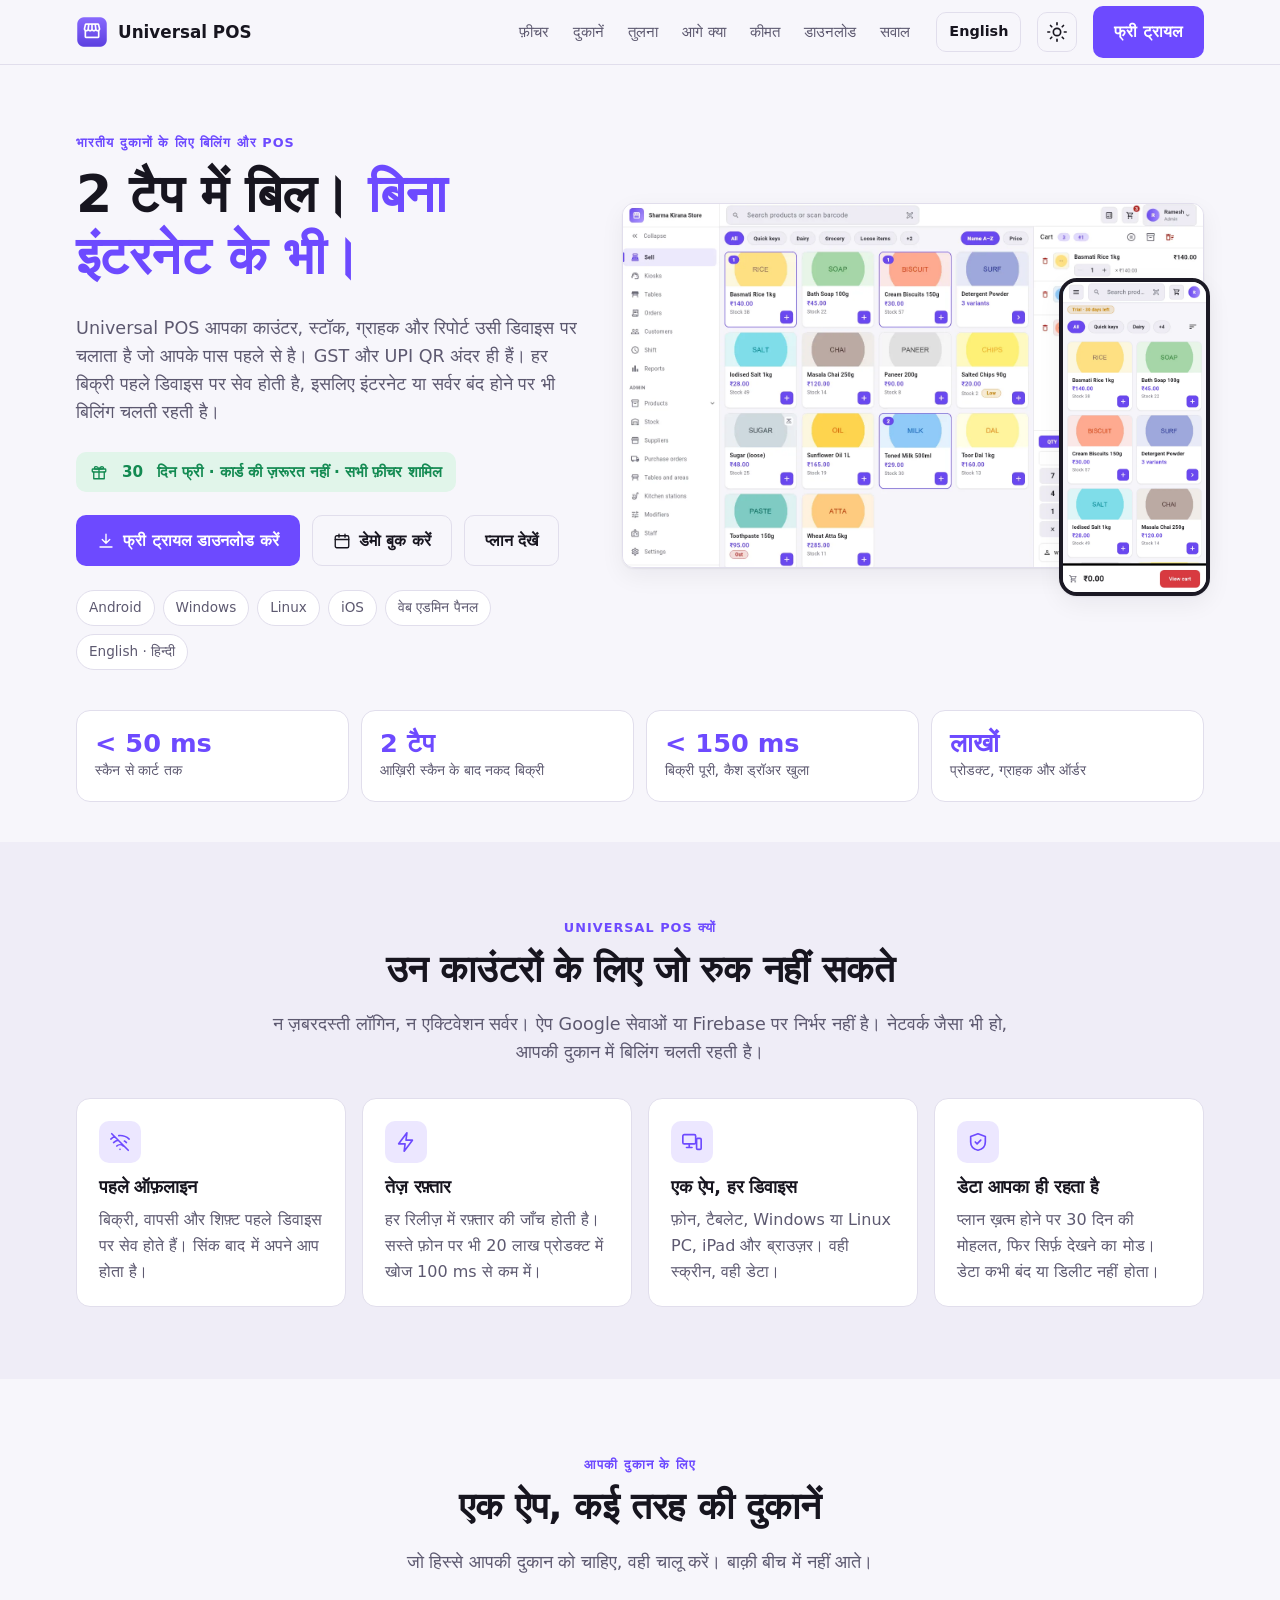
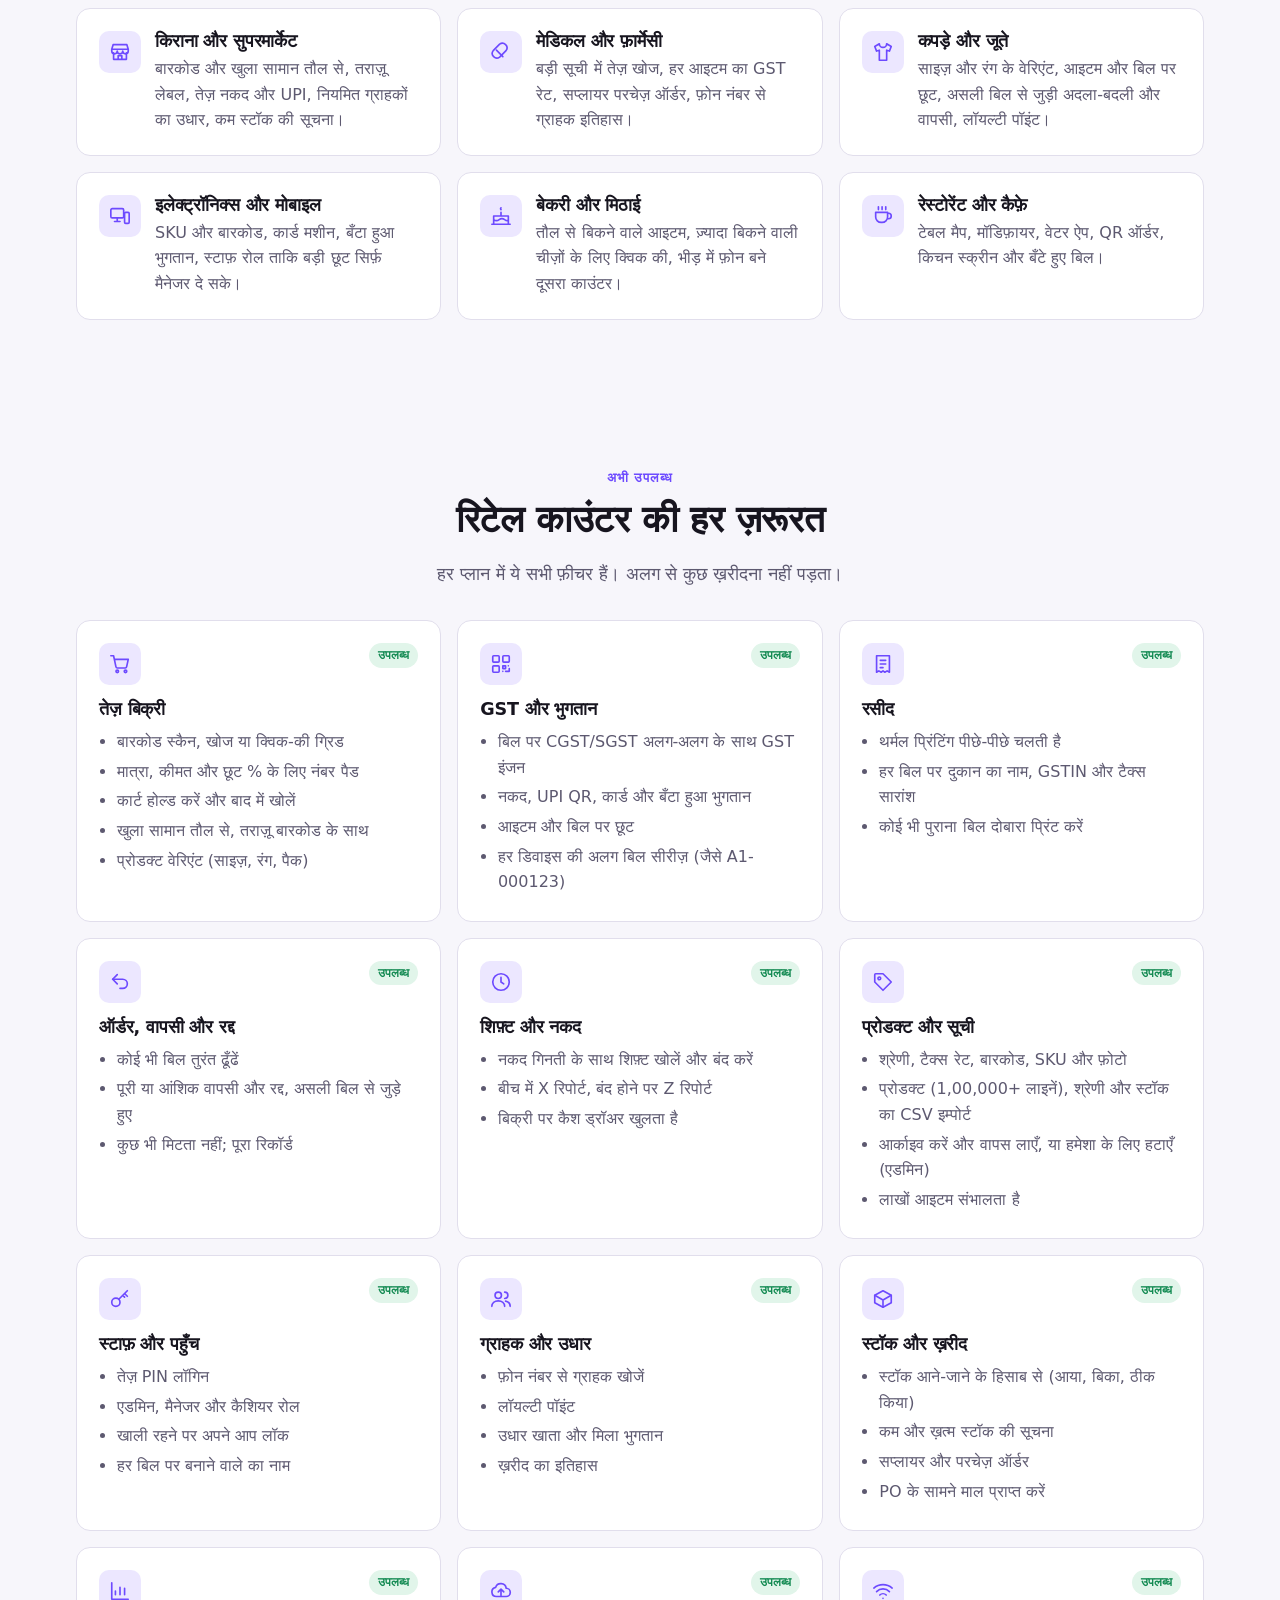
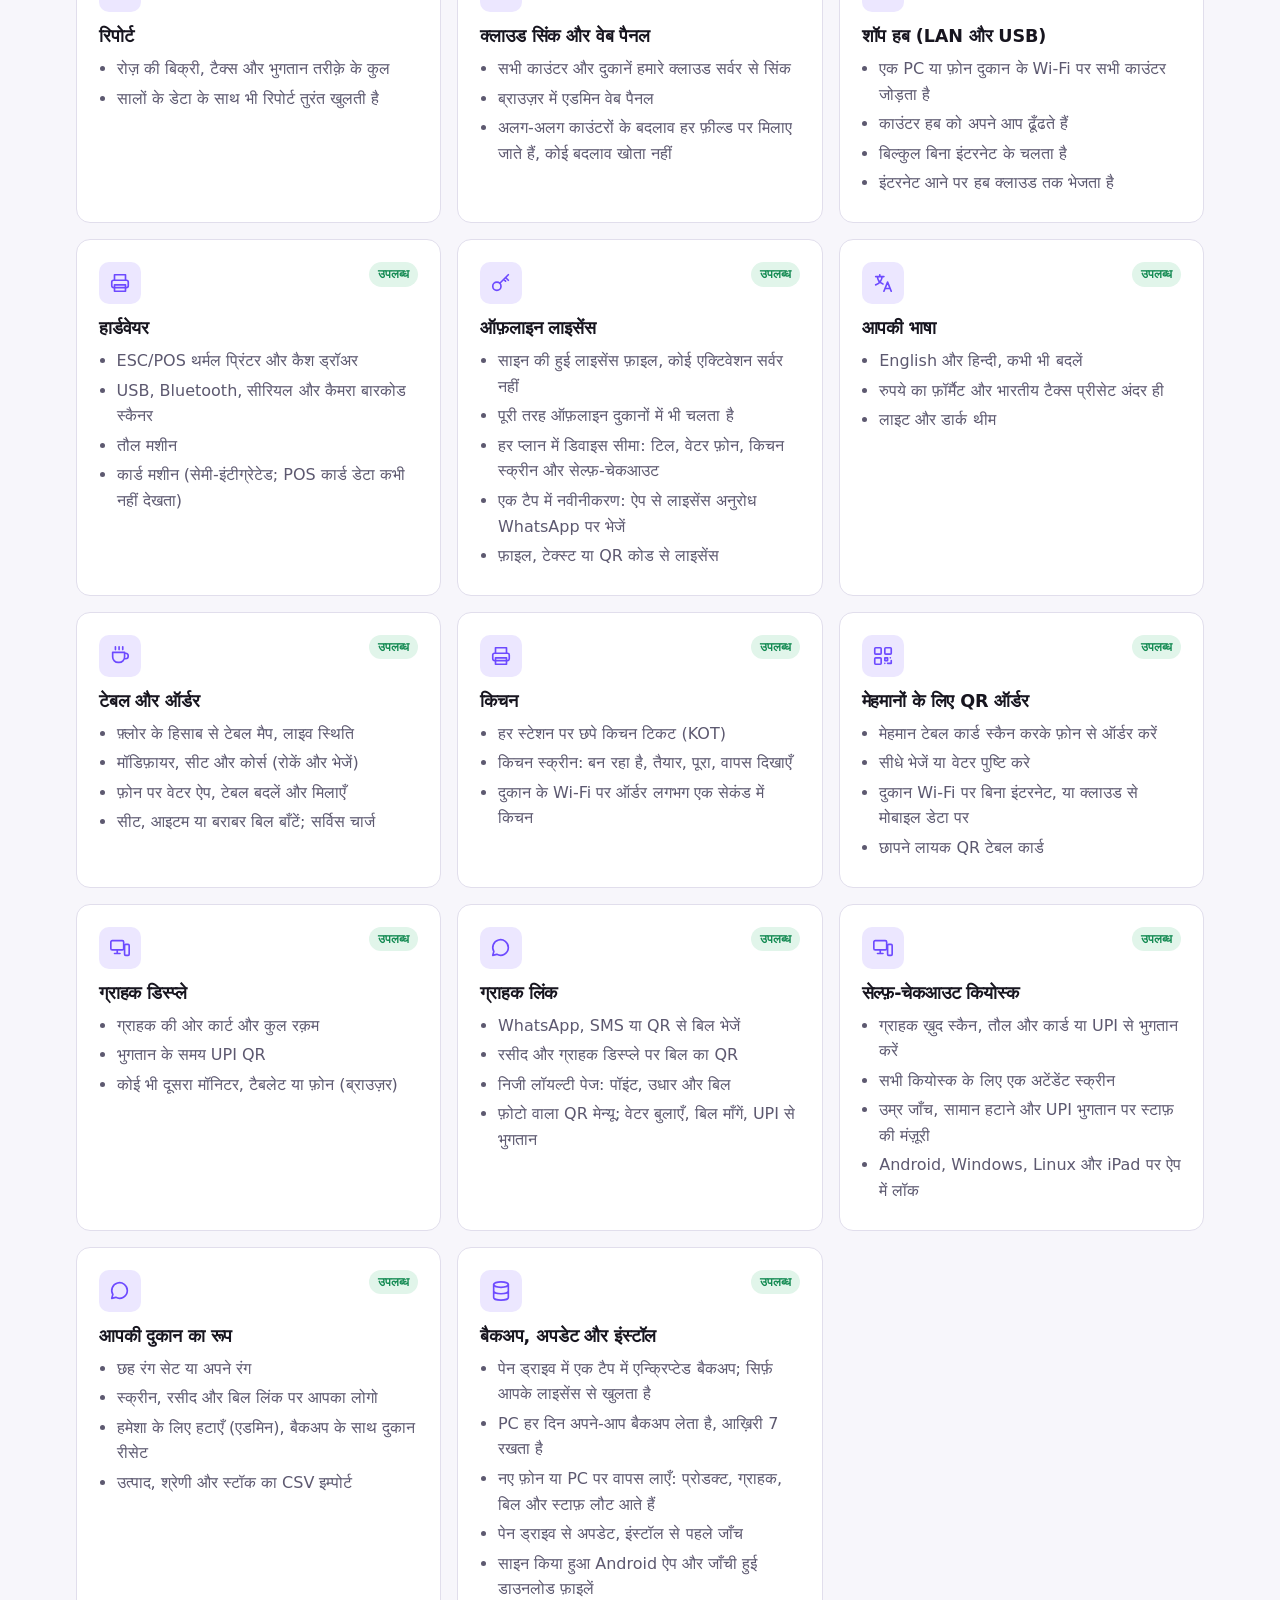
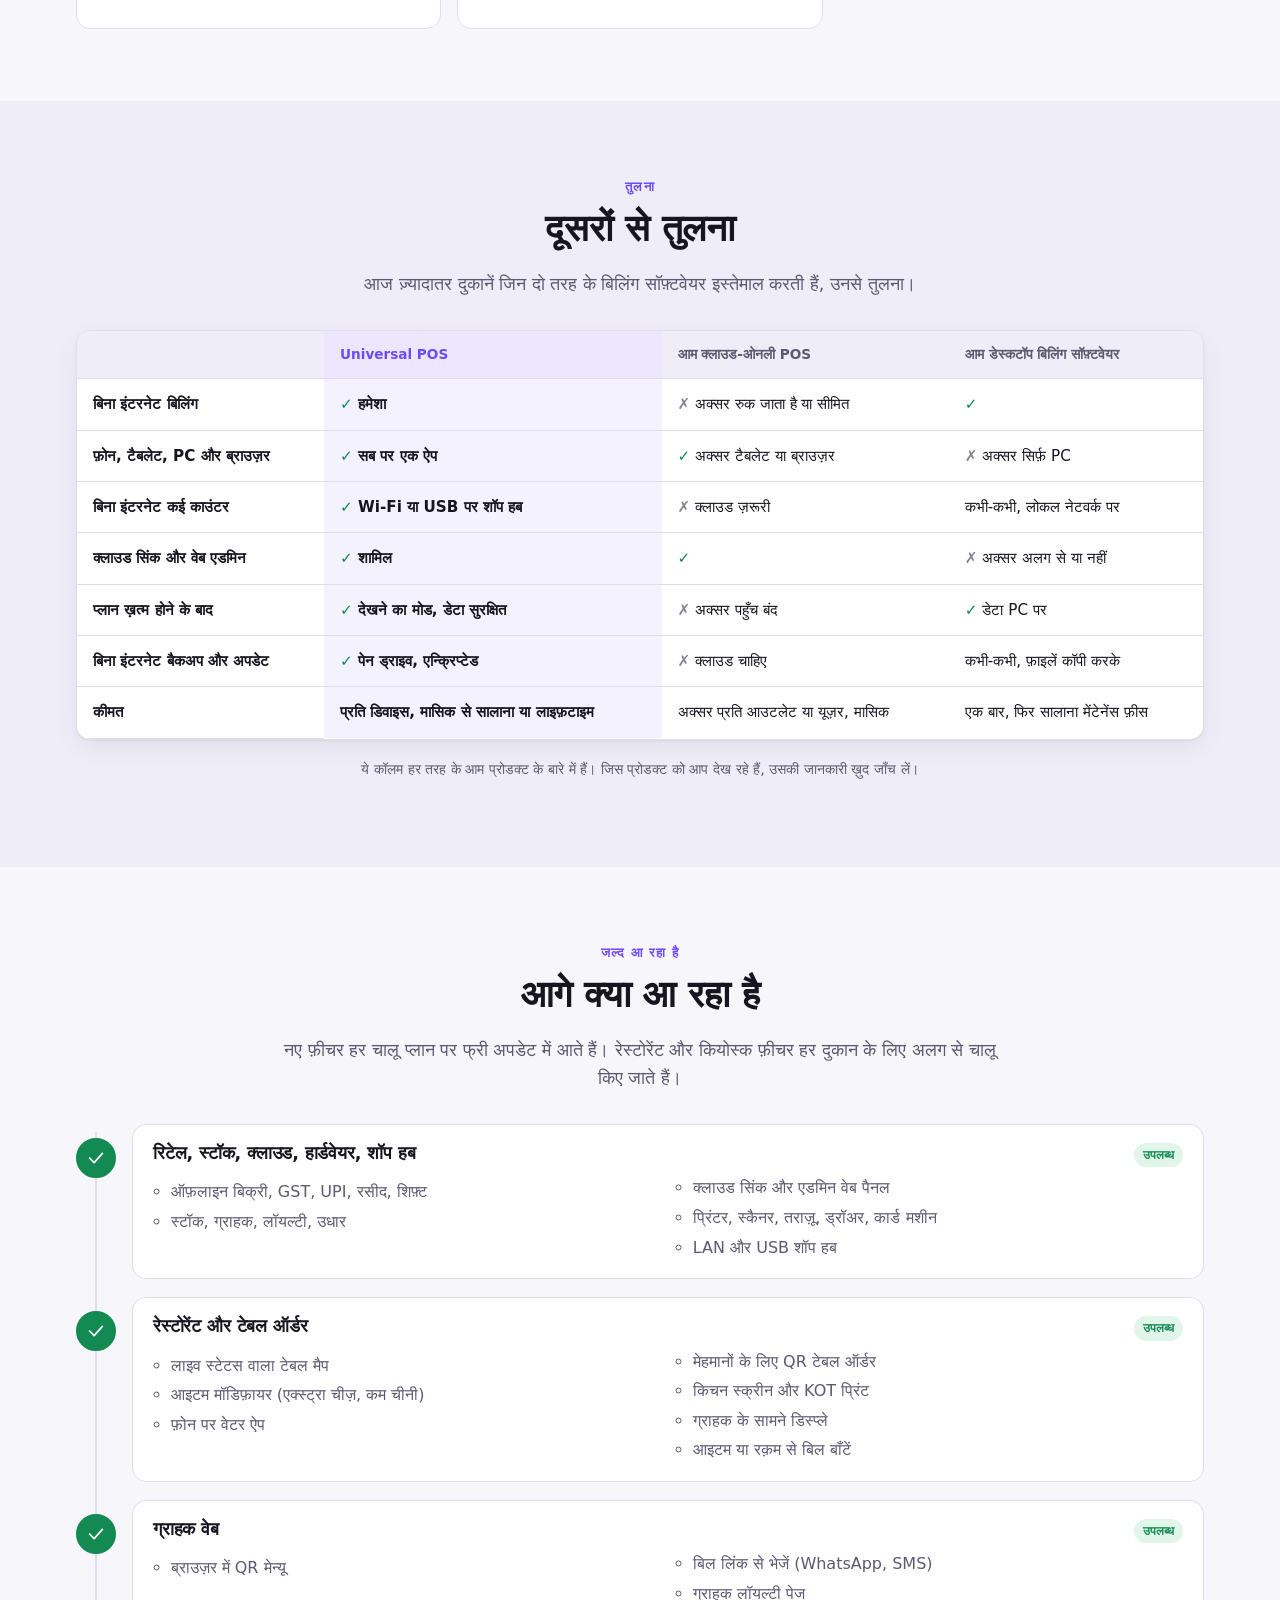
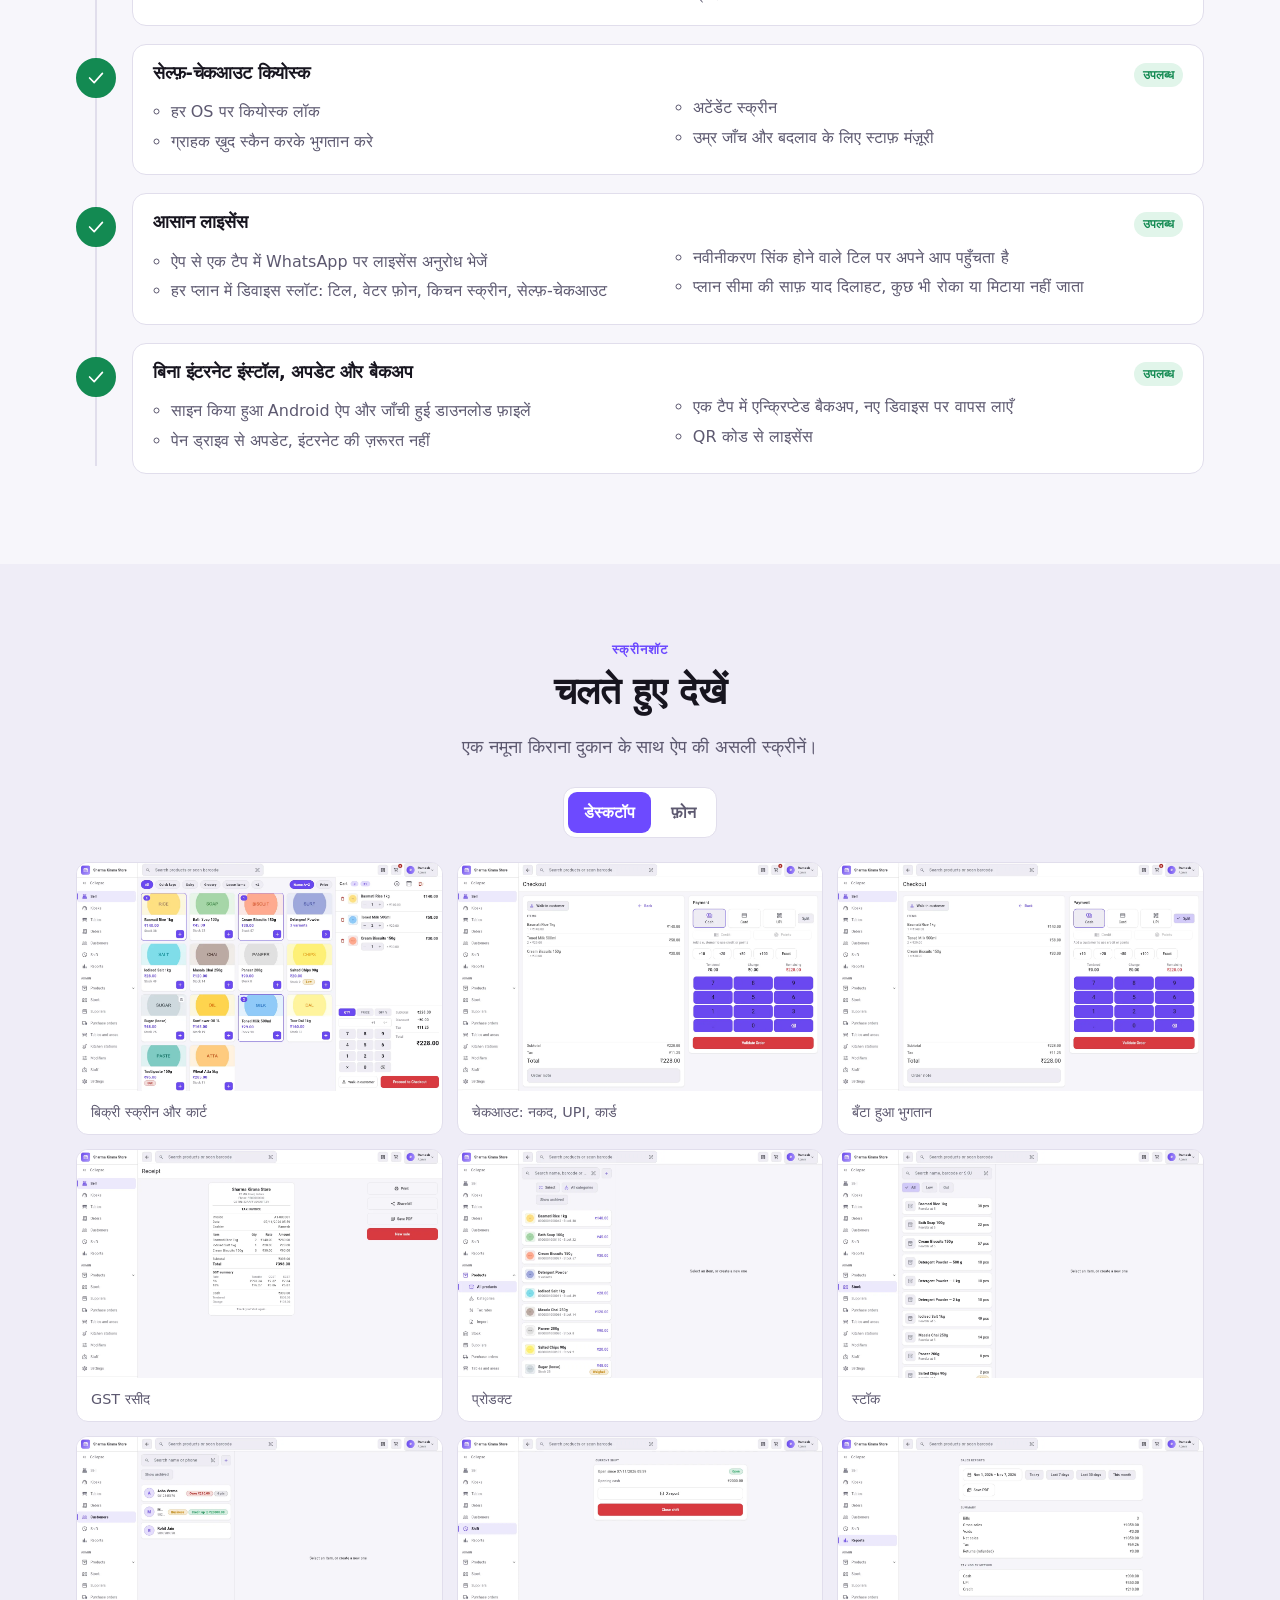
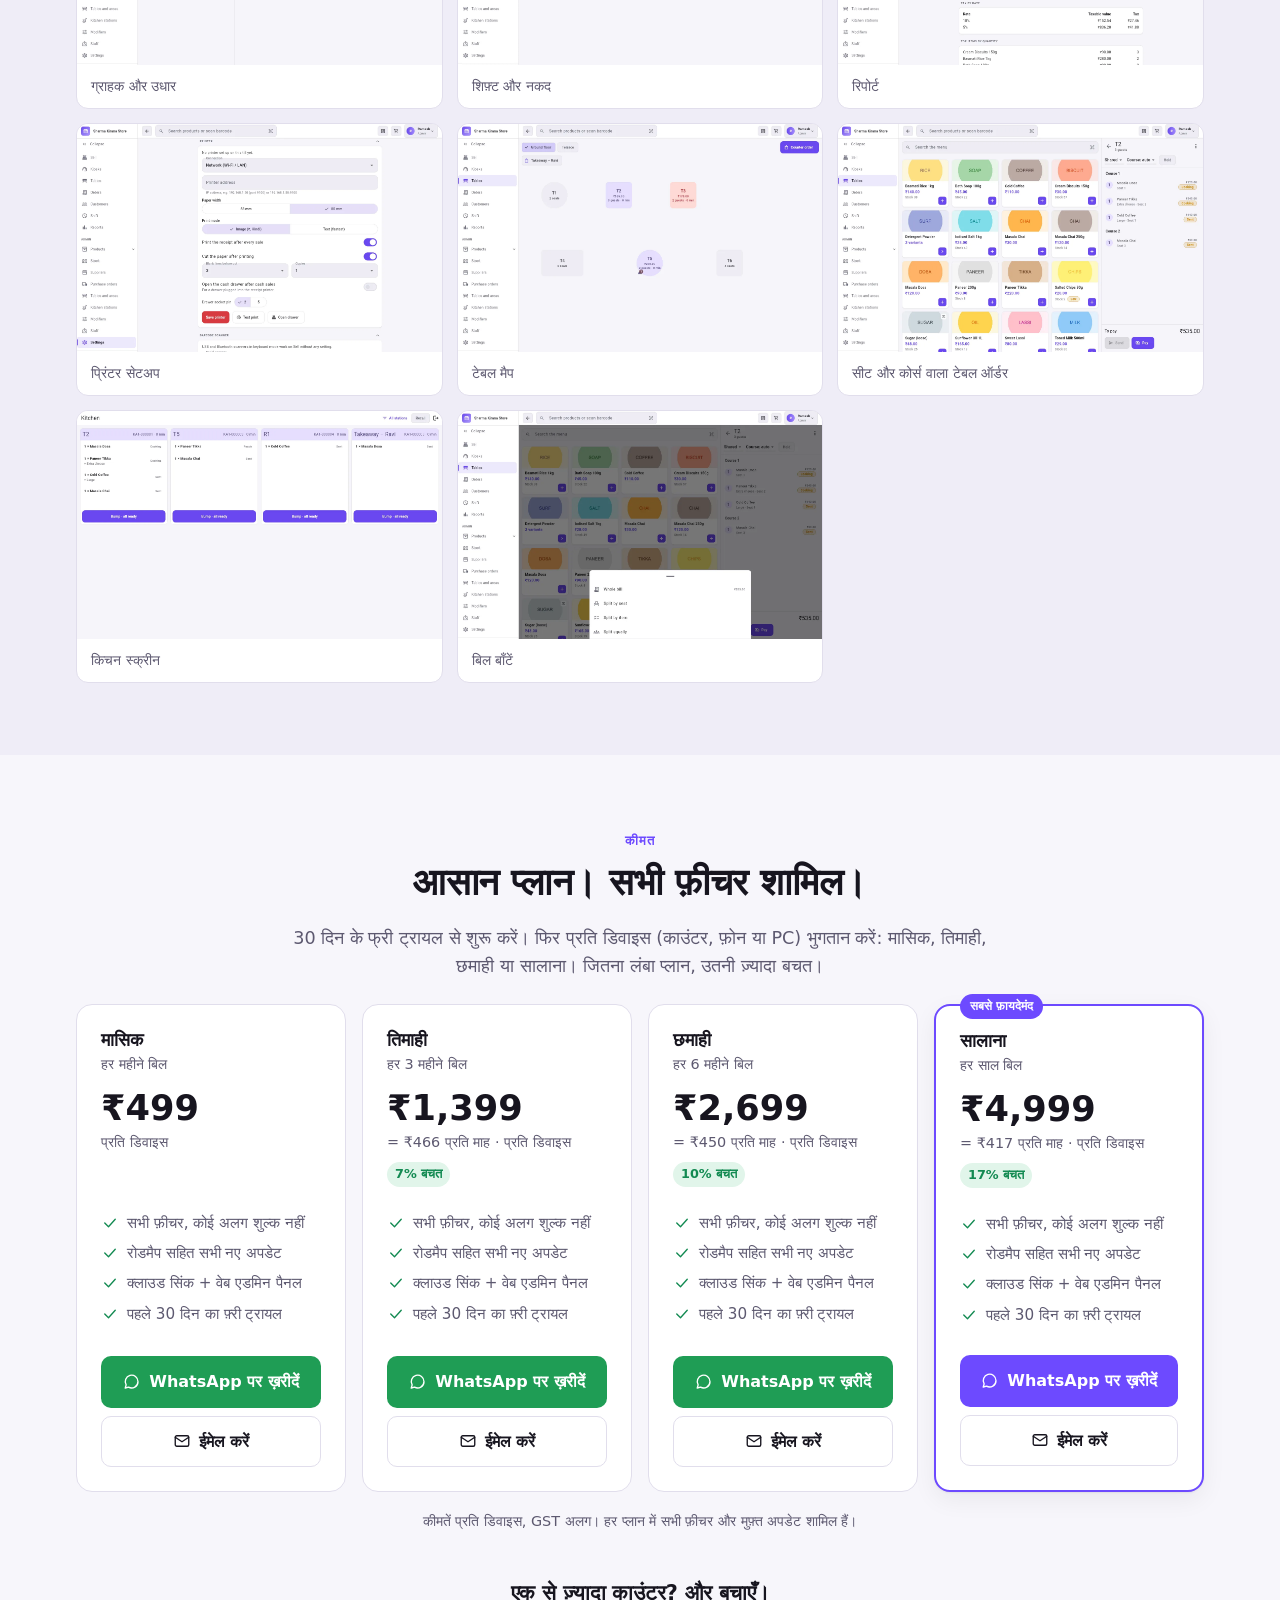
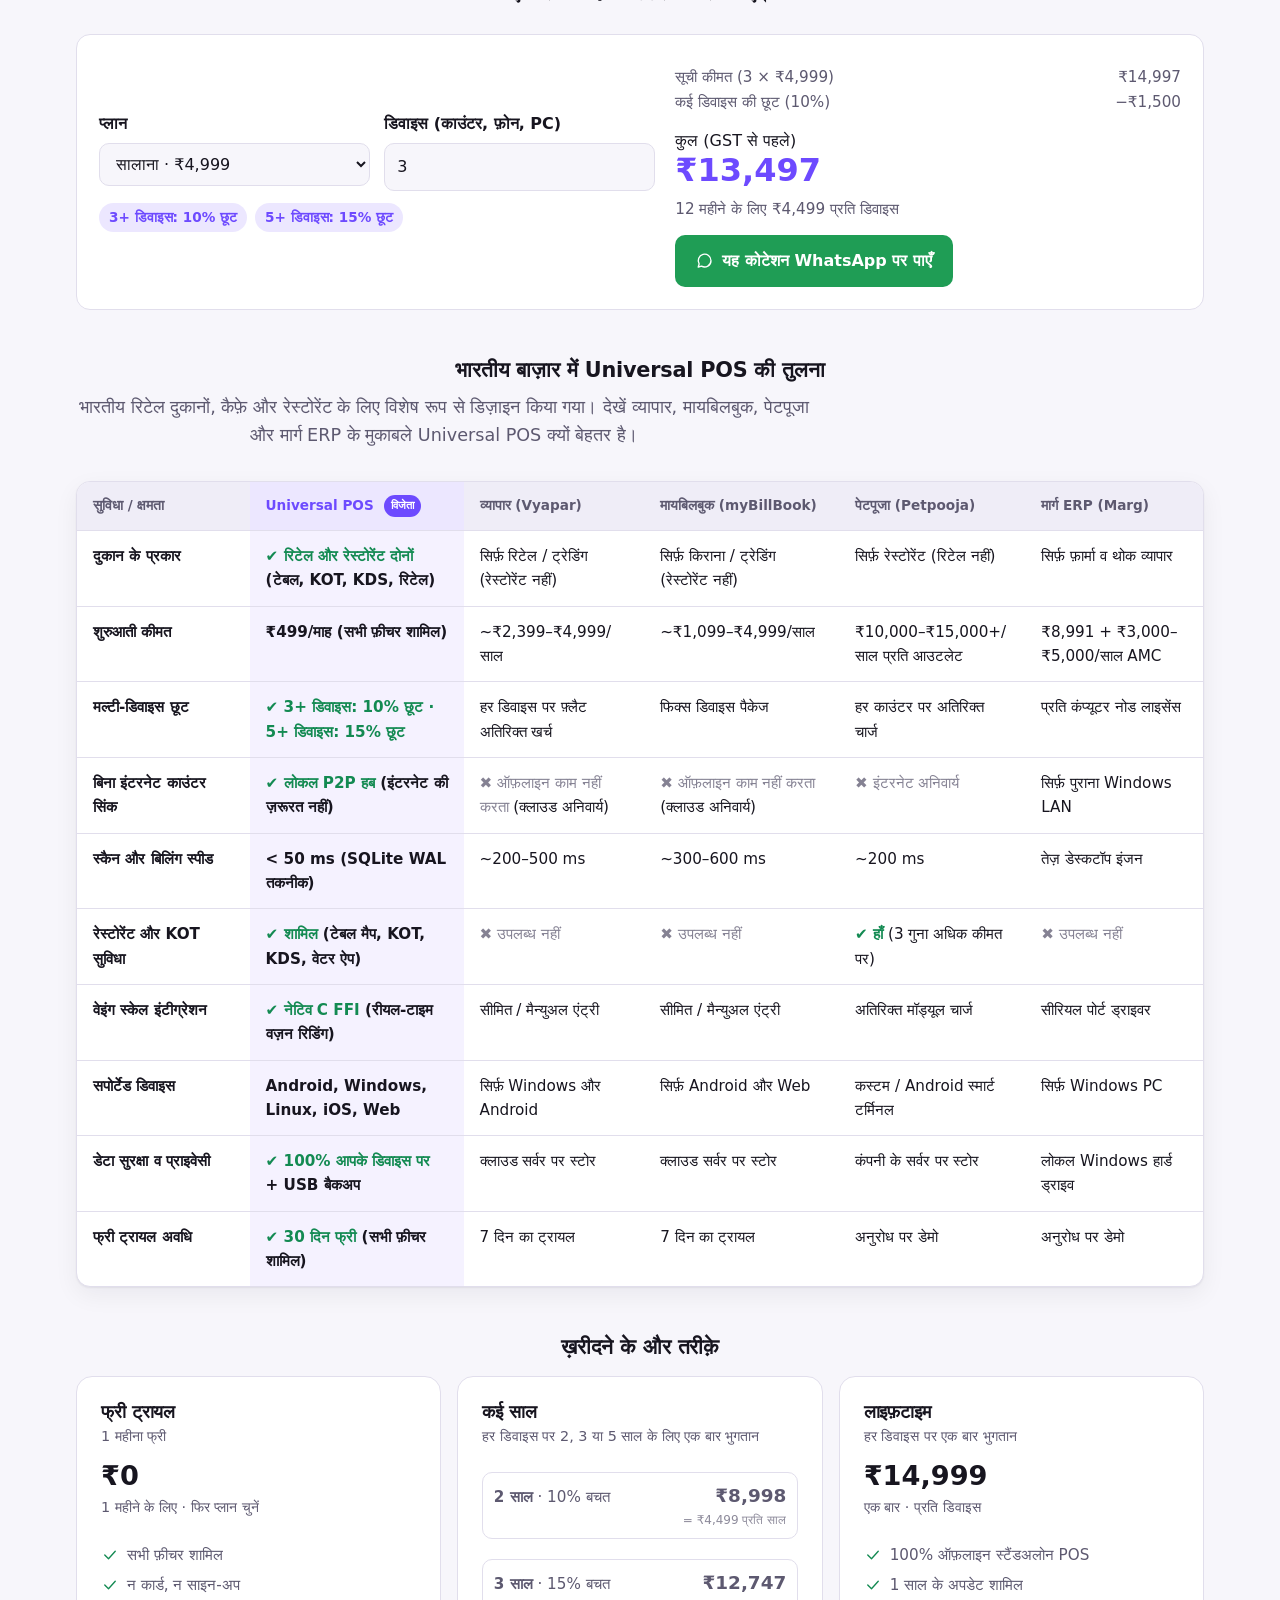
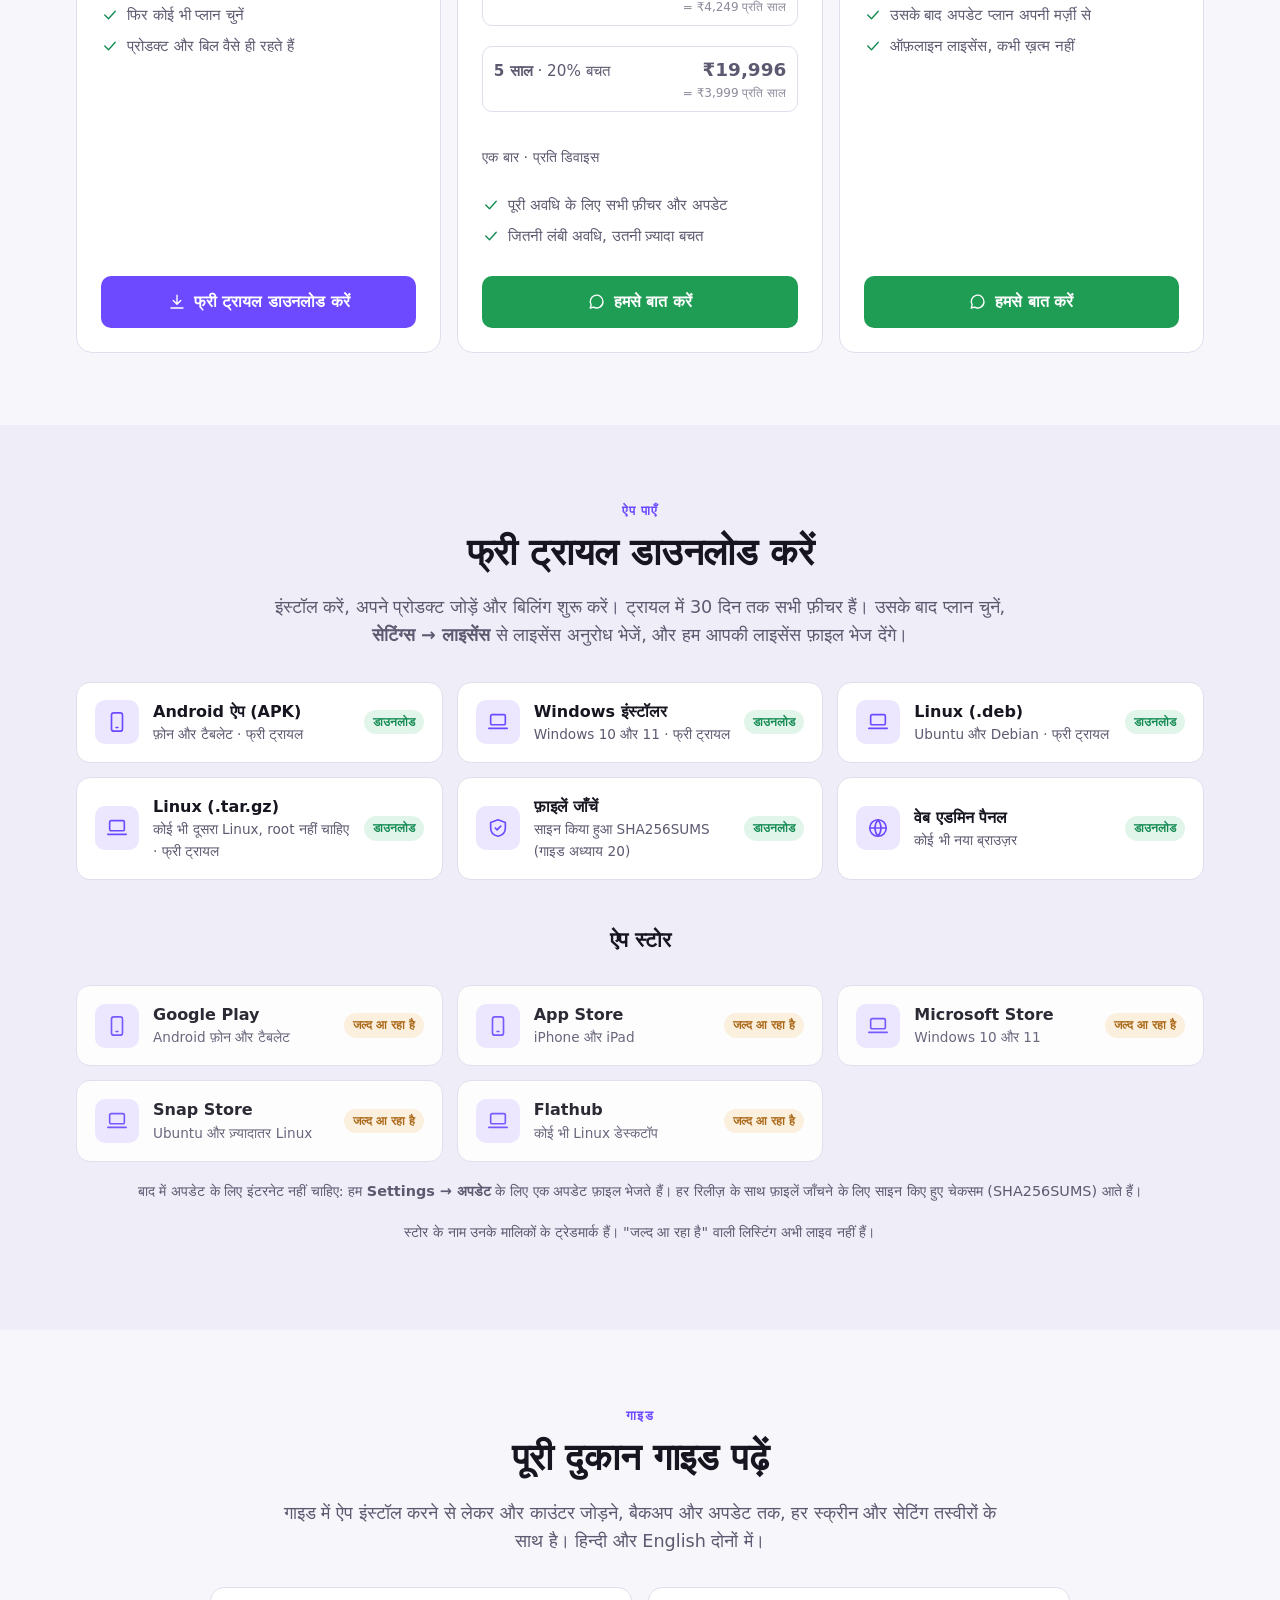
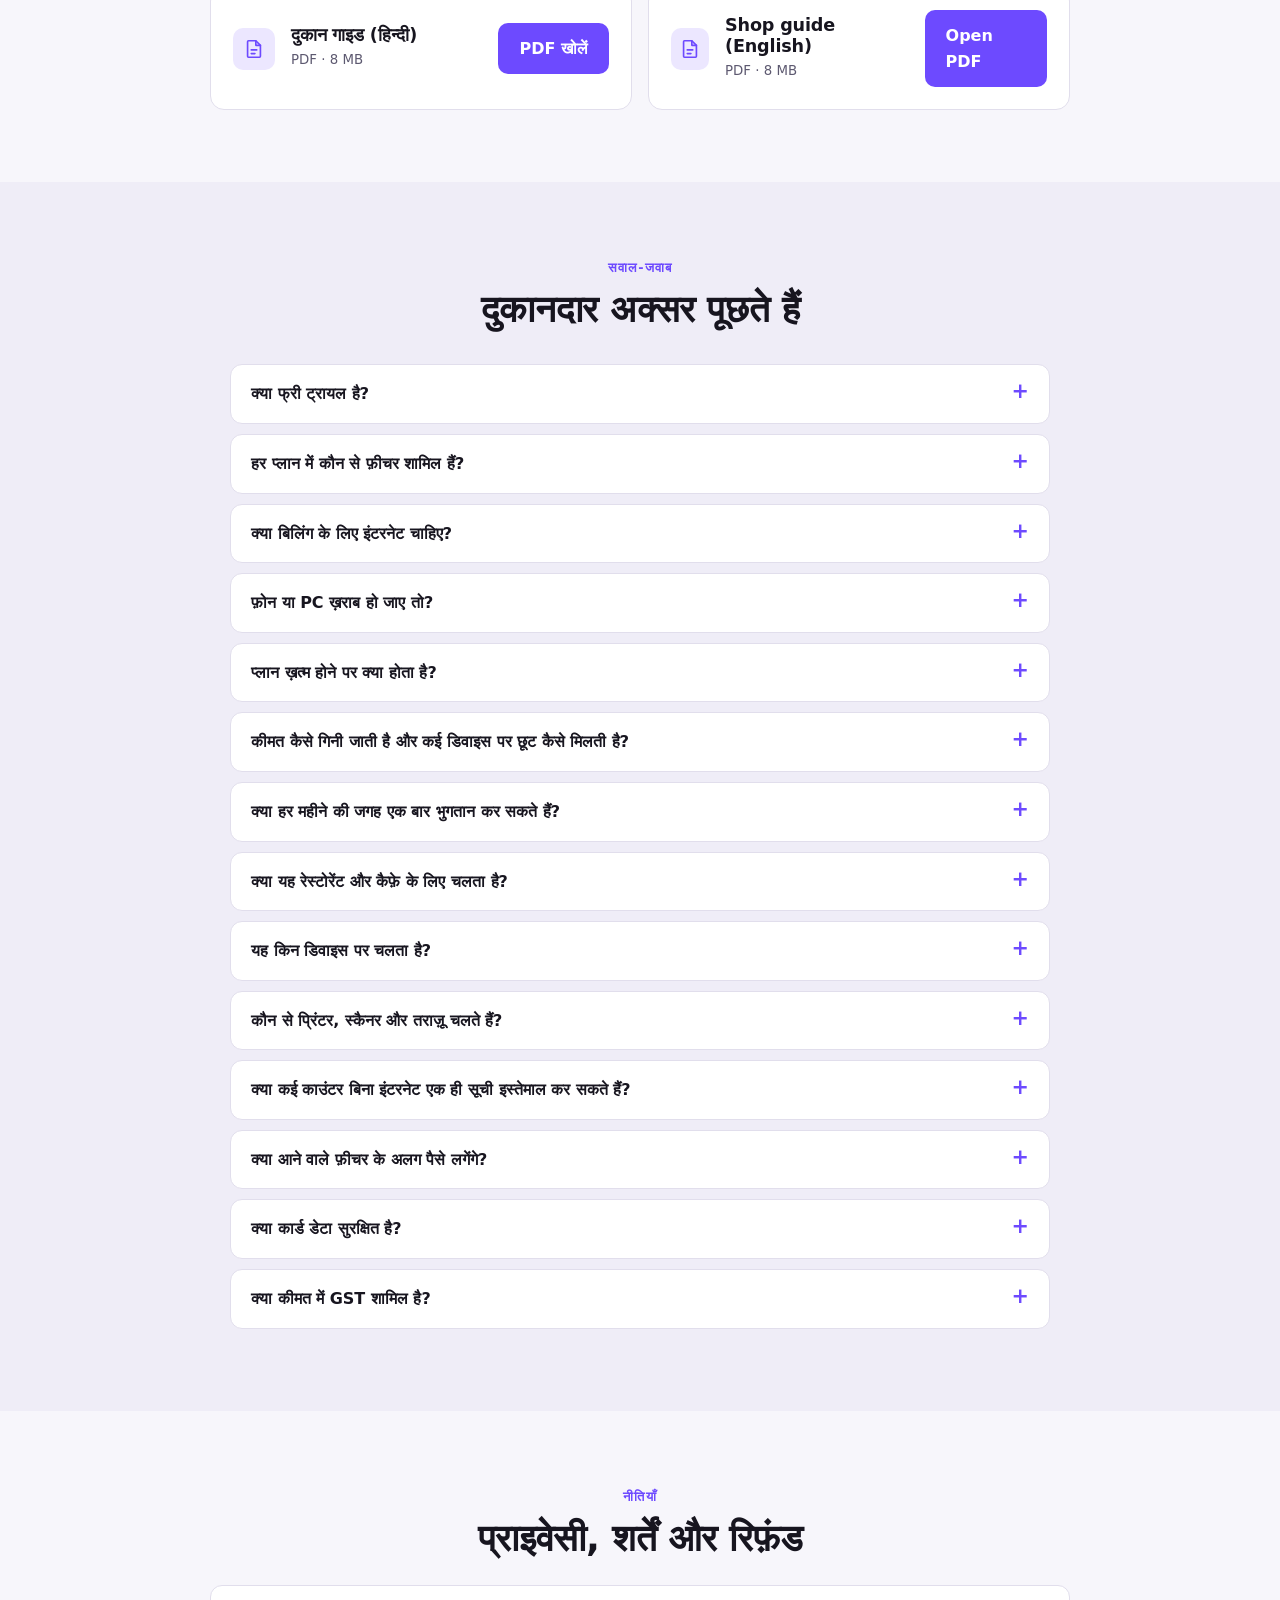
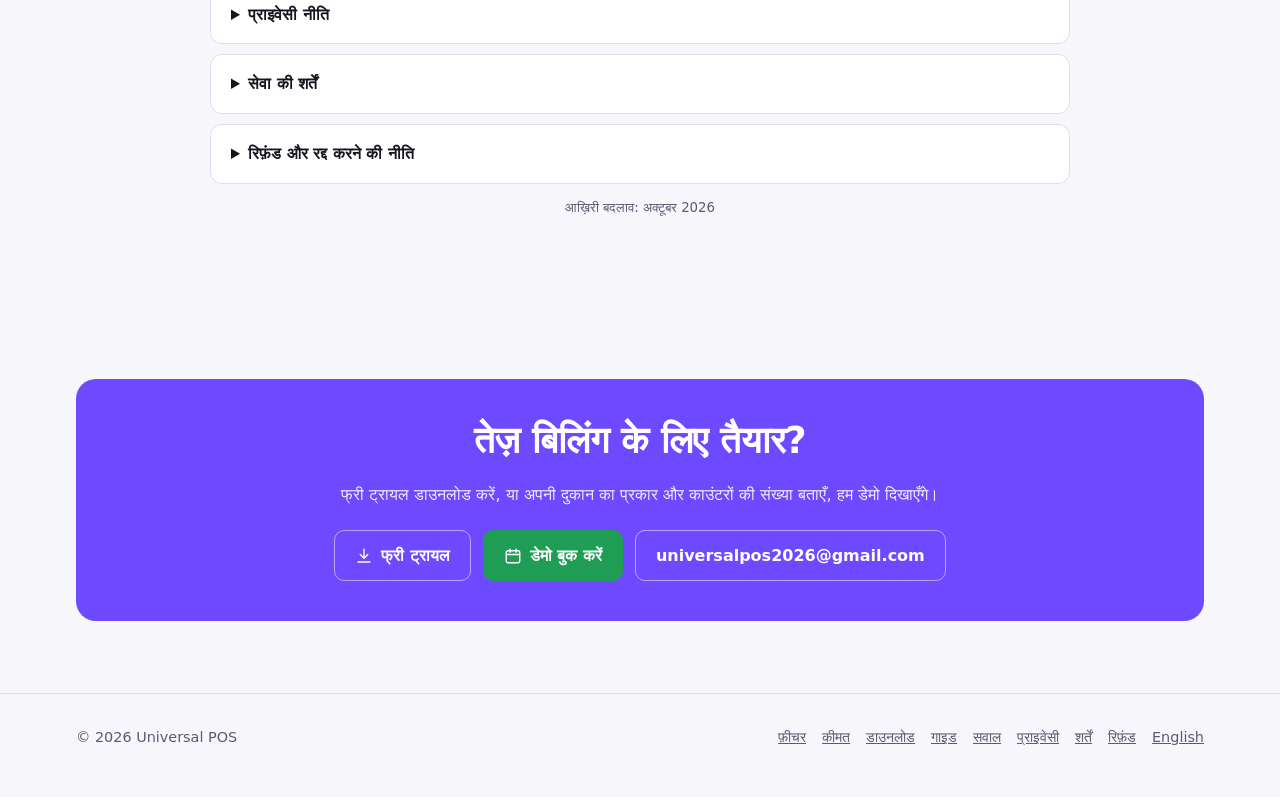
==== commit dd10e024: "Update website with SEO metadata, unified pricing v0.1.9, GA4 tag, and blog guides" ====
--- a/hi.html
+++ b/hi.html
@@ -3,22 +3,235 @@
 <head>
 <meta charset="utf-8">
 <meta name="viewport" content="width=device-width, initial-scale=1">
-<title>Universal POS</title>
-<meta name="description" content="भारतीय दुकानों के लिए ऑफ़लाइन चलने वाला बिलिंग और POS। GST, UPI QR, स्टॉक, ग्राहक, रिपोर्ट, क्लाउड और LAN सिंक। Android, Windows, Linux, iOS और वेब। 30 दिन फ्री ट्रायल। मासिक, तिमाही, छमाही और सालाना प्लान।">
+<!-- Google tag (gtag.js) -->
+<script async src="https://www.googletagmanager.com/gtag/js?id=G-1BH9V4SG4S"></script>
+<script>
+  window.dataLayer = window.dataLayer || [];
+  function gtag(){dataLayer.push(arguments);}
+  gtag('js', new Date());
+
+  gtag('config', 'G-1BH9V4SG4S');
+</script>
+<title>Universal POS — ऑफ़लाइन GST बिलिंग सॉफ्टवेयर और रिटेल व रेस्टोरेंट POS</title>
+<meta name="description" content="भारतीय दुकानों, किराना, कैफ़े और रेस्टोरेंट के लिए 100% ऑफ़लाइन चलने वाला GST बिलिंग सॉफ्टवेयर और POS। बारकोड स्कैन, थर्मल प्रिंटर, UPI QR और बिना इंटरनेट काउंटर सिंक। 30 दिन फ्री ट्रायल।">
+<meta name="keywords" content="ऑफ़लाइन बिलिंग सॉफ्टवेयर, GST बिलिंग सॉफ्टवेयर भारत, रिटेल POS, रेस्टोरेंट POS, बिना इंटरनेट बिलिंग ऐप, किराना बिलिंग सॉफ्टवेयर, थर्मल प्रिंटर बिलिंग, कैफ़े POS">
+<meta name="robots" content="index, follow, max-image-preview:large, max-snippet:-1, max-video-preview:-1">
+<meta name="author" content="Universal POS">
+<meta name="theme-color" content="#6d4aff">
+
+<!-- Canonical & Multilingual Hreflang -->
+<link rel="canonical" href="https://universalpos2026-cyber.github.io/universalpos/hi.html">
+<link rel="alternate" hreflang="x-default" href="https://universalpos2026-cyber.github.io/universalpos/">
+<link rel="alternate" hreflang="en" href="https://universalpos2026-cyber.github.io/universalpos/">
+<link rel="alternate" hreflang="hi" href="https://universalpos2026-cyber.github.io/universalpos/hi.html">
+
+<!-- Open Graph (Facebook, WhatsApp, LinkedIn) -->
+<meta property="og:site_name" content="Universal POS">
+<meta property="og:type" content="website">
+<meta property="og:url" content="https://universalpos2026-cyber.github.io/universalpos/hi.html">
 <meta property="og:title" content="Universal POS: बिलिंग जो इंटरनेट का इंतज़ार नहीं करती">
-<meta property="og:description" content="ऑफ़लाइन POS: GST, UPI QR, स्टॉक, ग्राहक, रिपोर्ट और सिंक। 30 दिन फ्री ट्रायल।">
-<meta property="og:image" content="assets/og.jpg">
-<meta property="og:type" content="website">
-<meta name="theme-color" content="#6d4aff">
-<link rel="canonical" href="https://universalpos.in/hi.html">
-<link rel="alternate" hreflang="en" href="https://universalpos.in/">
-<link rel="alternate" hreflang="hi" href="https://universalpos.in/hi.html">
-<meta property="og:url" content="https://universalpos.in/hi.html">
+<meta property="og:description" content="ऑफ़लाइन POS: GST, UPI QR, स्टॉक, ग्राहक बहीखाता, रिपोर्ट और रीयल-टाइम सिंक। 30 दिन फ्री ट्रायल।">
+<meta property="og:image" content="https://universalpos2026-cyber.github.io/universalpos/assets/og.jpg">
+<meta property="og:image:secure_url" content="https://universalpos2026-cyber.github.io/universalpos/assets/og.jpg">
+<meta property="og:image:type" content="image/jpeg">
+<meta property="og:image:width" content="1200">
+<meta property="og:image:height" content="630">
+<meta property="og:image:alt" content="Universal POS - ऑफ़लाइन GST बिलिंग सॉफ्टवेयर">
+<meta property="og:locale" content="hi_IN">
+<meta property="og:locale:alternate" content="en_IN">
+
+<!-- Twitter Card -->
+<meta name="twitter:card" content="summary_large_image">
+<meta name="twitter:url" content="https://universalpos2026-cyber.github.io/universalpos/hi.html">
+<meta name="twitter:title" content="Universal POS — ऑफ़लाइन GST बिलिंग और POS">
+<meta name="twitter:description" content="भारतीय दुकानों के लिए ऑफ़लाइन POS। GST इनवॉइस, थर्मल प्रिंटर, UPI QR, बारकोड स्कैनर। 30 दिन फ्री ट्रायल।">
+<meta name="twitter:image" content="https://universalpos2026-cyber.github.io/universalpos/assets/og.jpg">
+
 <link rel="icon" type="image/png" href="assets/logo.png">
-<link rel="stylesheet" href="assets/site.css?v=4">
+<link rel="apple-touch-icon" href="assets/logo.png">
+<link rel="stylesheet" href="assets/site.css?v=6">
+
+<!-- Structured Data (JSON-LD) for Google Rich Snippets (Hindi) -->
+<script type="application/ld+json">
+{
+  "@context": "https://schema.org",
+  "@graph": [
+    {
+      "@type": "Organization",
+      "@id": "https://universalpos2026-cyber.github.io/universalpos/#organization",
+      "name": "Universal POS",
+      "url": "https://universalpos2026-cyber.github.io/universalpos/",
+      "logo": {
+        "@type": "ImageObject",
+        "url": "https://universalpos2026-cyber.github.io/universalpos/assets/logo.png",
+        "width": 512,
+        "height": 512
+      },
+      "contactPoint": [
+        {
+          "@type": "ContactPoint",
+          "telephone": "+91-8922962849",
+          "contactType": "sales",
+          "email": "universalpos2026@gmail.com",
+          "areaServed": "IN",
+          "availableLanguage": ["Hindi", "English"]
+        }
+      ]
+    },
+    {
+      "@type": "WebSite",
+      "@id": "https://universalpos2026-cyber.github.io/universalpos/#website-hi",
+      "url": "https://universalpos2026-cyber.github.io/universalpos/hi.html",
+      "name": "Universal POS",
+      "publisher": {
+        "@id": "https://universalpos2026-cyber.github.io/universalpos/#organization"
+      },
+      "inLanguage": "hi-IN"
+    },
+    {
+      "@type": "SoftwareApplication",
+      "@id": "https://universalpos2026-cyber.github.io/universalpos/#software-hi",
+      "name": "Universal POS",
+      "applicationCategory": "BusinessApplication",
+      "operatingSystem": "Android, Windows, Linux, iOS, Web",
+      "description": "भारतीय रिटेल दुकानों, किराना, कैफ़े और रेस्टोरेंट के लिए ऑफ़लाइन पॉइंट ऑफ़ सेल और GST बिलिंग सॉफ्टवेयर।",
+      "softwareVersion": "0.1.9",
+      "image": "https://universalpos2026-cyber.github.io/universalpos/assets/og.jpg",
+      "offers": [
+        {
+          "@type": "Offer",
+          "name": "Universal POS मासिक",
+          "price": "499",
+          "priceCurrency": "INR",
+          "availability": "https://schema.org/InStock",
+          "description": "मासिक ऑल-फीचर्स POS: GST बिलिंग, क्लाउड सिंक और वेब एडमिन पैनल।"
+        },
+        {
+          "@type": "Offer",
+          "name": "Universal POS तिमाही",
+          "price": "1399",
+          "priceCurrency": "INR",
+          "availability": "https://schema.org/InStock",
+          "description": "तिमाही ऑल-फीचर्स प्लान (7% बचत)।"
+        },
+        {
+          "@type": "Offer",
+          "name": "Universal POS छमाही",
+          "price": "2699",
+          "priceCurrency": "INR",
+          "availability": "https://schema.org/InStock",
+          "description": "छमाही ऑल-फीचर्स प्लान (10% बचत)।"
+        },
+        {
+          "@type": "Offer",
+          "name": "Universal POS सालाना",
+          "price": "4999",
+          "priceCurrency": "INR",
+          "availability": "https://schema.org/InStock",
+          "description": "सालाना ऑल-फीचर्स प्लान (17% बचत सबसे फ़ायदेमंद)।"
+        },
+        {
+          "@type": "Offer",
+          "name": "Universal POS लाइफ़टाइम",
+          "price": "14999",
+          "priceCurrency": "INR",
+          "availability": "https://schema.org/InStock",
+          "description": "एक बार भुगतान वाला लाइफ़टाइम ऑफ़लाइन स्टैंडअलोन POS लाइसेंस।"
+        }
+      ],
+      "aggregateRating": {
+        "@type": "AggregateRating",
+        "ratingValue": "4.9",
+        "reviewCount": "128",
+        "bestRating": "5",
+        "worstRating": "1"
+      }
+    },
+    {
+      "@type": "FAQPage",
+      "@id": "https://universalpos2026-cyber.github.io/universalpos/hi.html#faq",
+      "mainEntity": [
+        {
+          "@type": "Question",
+          "name": "क्या फ्री ट्रायल है?",
+          "acceptedAnswer": {
+            "@type": "Answer",
+            "text": "हाँ। ऐप डाउनलोड करें और 30 दिन तक सभी फ़ीचर फ्री में इस्तेमाल करें, बिना कार्ड और बिना साइन-अप। जब तैयार हों, प्लान चुनें; आपके प्रोडक्ट और बिल वैसे ही रहते हैं।"
+          }
+        },
+        {
+          "@type": "Question",
+          "name": "हर प्लान में कौन से फ़ीचर शामिल हैं?",
+          "acceptedAnswer": {
+            "@type": "Answer",
+            "text": "हर प्लान में सभी फ़ीचर शामिल हैं: पूरा रिटेल और रेस्टोरेंट बिलिंग इंजन, लोकल SQLite डेटाबेस, तेज़ GST इनवॉइसिंग, थर्मल प्रिंटिंग, बारकोड स्कैनिंग, वेइंग स्केल, काउंटरों के बीच रीयल-टाइम क्लाउड सिंक, किसी भी वेब ब्राउज़र से दुकान संभालने के लिए वेब एडमिन पैनल (panel.quantlogiq.in), फ़ोन पर लाइव बिक्री रिपोर्ट और ऑटोमैटिक बैकअप।"
+          }
+        },
+        {
+          "@type": "Question",
+          "name": "क्या बिलिंग के लिए इंटरनेट चाहिए?",
+          "acceptedAnswer": {
+            "@type": "Answer",
+            "text": "नहीं। हर बिक्री पहले डिवाइस पर सेव होती है। इंटरनेट सिर्फ़ क्लाउड सिंक के लिए है, जो इंटरनेट लौटने पर अपने आप पूरा हो जाता है। बैकअप और अपडेट पेन ड्राइव से होते हैं।"
+          }
+        },
+        {
+          "@type": "Question",
+          "name": "फ़ोन या PC ख़राब हो जाए तो?",
+          "acceptedAnswer": {
+            "@type": "Answer",
+            "text": "Settings → बैकअप से पेन ड्राइव में बैकअप लें (PC हर दिन अपने-आप ले सकता है)। नए डिवाइस पर बैकअप से वापस लाएँ चुनें, फ़ाइल और दुकान का लाइसेंस दें: प्रोडक्ट, ग्राहक, बिल और स्टाफ़ वापस आ जाते हैं। फ़ाइल एन्क्रिप्टेड है और सिर्फ़ आपके लाइसेंस से खुलती है।"
+          }
+        },
+        {
+          "@type": "Question",
+          "name": "कीमत कैसे गिनी जाती है और कई डिवाइस पर छूट कैसे मिलती है?",
+          "acceptedAnswer": {
+            "@type": "Answer",
+            "text": "कीमत हर सक्रिय डिवाइस (काउंटर, फ़ोन या PC) के हिसाब से है। यदि आपके पास 1 से अधिक डिवाइस हैं, तो आपको प्रति अतिरिक्त डिवाइस 5% अतिरिक्त छूट मिलती है: 2 डिवाइस पर 5% छूट, 3 डिवाइस पर 10% छूट, 4 डिवाइस पर 15% छूट... और 9 या अधिक डिवाइस पर सीधे 40% की अधिकतम छूट मिलती है!"
+          }
+        },
+        {
+          "@type": "Question",
+          "name": "क्या यह रेस्टोरेंट और कैफ़े के लिए चलता है?",
+          "acceptedAnswer": {
+            "@type": "Answer",
+            "text": "हाँ। रेस्टोरेंट फ़ीचर चालू करें: टेबल मैप, मॉडिफ़ायर, फ़ोन पर वेटर ऐप, किचन टिकट और किचन स्क्रीन, मेहमानों के लिए QR ऑर्डर, बिल बाँटना और ग्राहक डिस्प्ले। सब शॉप हब से दुकान के Wi-Fi पर बिना इंटरनेट चलता है।"
+          }
+        },
+        {
+          "@type": "Question",
+          "name": "यह किन डिवाइस पर चलता है?",
+          "acceptedAnswer": {
+            "@type": "Answer",
+            "text": "Android फ़ोन और टैबलेट, Windows और Linux PC, iPhone और iPad, और किसी भी नए ब्राउज़र में एडमिन पैनल।"
+          }
+        },
+        {
+          "@type": "Question",
+          "name": "कौन से प्रिंटर, स्कैनर और तराज़ू चलते हैं?",
+          "acceptedAnswer": {
+            "@type": "Answer",
+            "text": "ESC/POS थर्मल रसीद प्रिंटर (USB, नेटवर्क, Bluetooth), प्रिंटर से जुड़ा कैश ड्रॉअर, USB/Bluetooth/सीरियल बारकोड स्कैनर और फ़ोन का कैमरा, आम तौल मशीनें और तराज़ू बारकोड।"
+          }
+        },
+        {
+          "@type": "Question",
+          "name": "क्या कई काउंटर बिना इंटरनेट एक ही सूची इस्तेमाल कर सकते हैं?",
+          "acceptedAnswer": {
+            "@type": "Answer",
+            "text": "हाँ। एक PC या फ़ोन को शॉप हब बनाएँ। बाक़ी काउंटर दुकान के Wi-Fi या USB से उसे ढूँढ लेते हैं और बिना इंटरनेट के सिंक में रहते हैं।"
+          }
+        }
+      ]
+    }
+  ]
+}
+</script>
 <script>try { const t = localStorage.getItem("theme"); if (t) document.documentElement.dataset.theme = t; } catch (e) {}</script>
 </head>
 <body>
+<a href="#top" class="skip-link">सीधे मुख्य सामग्री पर जाएँ</a>
 
 <!-- Icon set -->
 <svg width="0" height="0" style="position:absolute" aria-hidden="true">
@@ -64,7 +277,7 @@
 
 <header class="top">
   <div class="wrap nav">
-    <a class="brand" href="#top"><img src="assets/logo.png" alt="" width="32" height="32">Universal POS</a>
+    <a class="brand" href="#top"><img src="assets/logo.png" alt="Universal POS लोगो" width="32" height="32">Universal POS</a>
     <nav class="nav-links" id="navLinks" aria-label="हिस्से">
       <a href="#features">फ़ीचर</a>
       <a href="#shops">दुकानें</a>
@@ -104,8 +317,8 @@
       </div>
     </div>
     <div class="shots">
-      <img class="desk" src="assets/screens/dark/11-cart.webp" width="1440" height="900" alt="डेस्कटॉप पर बिक्री स्क्रीन: प्रोडक्ट, तीन चीज़ों वाली कार्ट, नंबर पैड और GST कुल">
-      <img class="phone" src="assets/screens/dark/phone-10-sell.webp" width="780" height="1688" alt="Android फ़ोन पर बिक्री स्क्रीन">
+      <img class="desk" src="assets/screens/light/11-cart.webp" width="1440" height="900" alt="डेस्कटॉप पर बिक्री स्क्रीन: प्रोडक्ट, तीन चीज़ों वाली कार्ट, नंबर पैड और GST कुल">
+      <img class="phone" src="assets/screens/light/phone-10-sell.webp" width="780" height="1688" alt="Android फ़ोन पर बिक्री स्क्रीन">
     </div>
   </div>
   <div class="wrap">
@@ -315,27 +528,27 @@
       </div>
     </div>
     <div class="gallery" id="galDesk" role="tabpanel" aria-labelledby="tabDesk">
-      <figure><img loading="lazy" src="assets/screens/dark/11-cart.webp" width="1440" height="900" alt="कार्ट के साथ बिक्री स्क्रीन"><figcaption>बिक्री स्क्रीन और कार्ट</figcaption></figure>
-      <figure><img loading="lazy" src="assets/screens/dark/15-checkout.webp" width="1440" height="900" alt="चेकआउट"><figcaption>चेकआउट: नकद, UPI, कार्ड</figcaption></figure>
-      <figure><img loading="lazy" src="assets/screens/dark/16-checkout-split.webp" width="1440" height="900" alt="बँटा हुआ भुगतान"><figcaption>बँटा हुआ भुगतान</figcaption></figure>
-      <figure><img loading="lazy" src="assets/screens/dark/17-receipt.webp" width="1440" height="900" alt="रसीद"><figcaption>GST रसीद</figcaption></figure>
-      <figure><img loading="lazy" src="assets/screens/dark/30-products.webp" width="1440" height="900" alt="प्रोडक्ट सूची"><figcaption>प्रोडक्ट</figcaption></figure>
-      <figure><img loading="lazy" src="assets/screens/dark/44-stock.webp" width="1440" height="900" alt="स्टॉक"><figcaption>स्टॉक</figcaption></figure>
-      <figure><img loading="lazy" src="assets/screens/dark/40-customers.webp" width="1440" height="900" alt="ग्राहक"><figcaption>ग्राहक और उधार</figcaption></figure>
-      <figure><img loading="lazy" src="assets/screens/dark/24-shift.webp" width="1440" height="900" alt="शिफ़्ट"><figcaption>शिफ़्ट और नकद</figcaption></figure>
-      <figure><img loading="lazy" src="assets/screens/dark/50-reports.webp" width="1440" height="900" alt="रिपोर्ट"><figcaption>रिपोर्ट</figcaption></figure>
-      <figure><img loading="lazy" src="assets/screens/dark/65-settings-printer.webp" width="1440" height="900" alt="प्रिंटर सेटिंग"><figcaption>प्रिंटर सेटअप</figcaption></figure>
-      <figure><img loading="lazy" src="assets/screens/dark/80-tables.webp" width="1440" height="900" alt="टेबल मैप"><figcaption>टेबल मैप</figcaption></figure>
-      <figure><img loading="lazy" src="assets/screens/dark/81-order.webp" width="1440" height="900" alt="टेबल ऑर्डर"><figcaption>सीट और कोर्स वाला टेबल ऑर्डर</figcaption></figure>
-      <figure><img loading="lazy" src="assets/screens/dark/83-kitchen.webp" width="1440" height="900" alt="किचन स्क्रीन"><figcaption>किचन स्क्रीन</figcaption></figure>
-      <figure><img loading="lazy" src="assets/screens/dark/82-pay-split.webp" width="1440" height="900" alt="बिल बाँटें"><figcaption>बिल बाँटें</figcaption></figure>
+      <figure><img loading="lazy" src="assets/screens/light/11-cart.webp" width="1440" height="900" alt="कार्ट के साथ बिक्री स्क्रीन"><figcaption>बिक्री स्क्रीन और कार्ट</figcaption></figure>
+      <figure><img loading="lazy" src="assets/screens/light/15-checkout.webp" width="1440" height="900" alt="चेकआउट"><figcaption>चेकआउट: नकद, UPI, कार्ड</figcaption></figure>
+      <figure><img loading="lazy" src="assets/screens/light/16-checkout-split.webp" width="1440" height="900" alt="बँटा हुआ भुगतान"><figcaption>बँटा हुआ भुगतान</figcaption></figure>
+      <figure><img loading="lazy" src="assets/screens/light/17-receipt.webp" width="1440" height="900" alt="रसीद"><figcaption>GST रसीद</figcaption></figure>
+      <figure><img loading="lazy" src="assets/screens/light/30-products.webp" width="1440" height="900" alt="प्रोडक्ट सूची"><figcaption>प्रोडक्ट</figcaption></figure>
+      <figure><img loading="lazy" src="assets/screens/light/44-stock.webp" width="1440" height="900" alt="स्टॉक"><figcaption>स्टॉक</figcaption></figure>
+      <figure><img loading="lazy" src="assets/screens/light/40-customers.webp" width="1440" height="900" alt="ग्राहक"><figcaption>ग्राहक और उधार</figcaption></figure>
+      <figure><img loading="lazy" src="assets/screens/light/24-shift.webp" width="1440" height="900" alt="शिफ़्ट"><figcaption>शिफ़्ट और नकद</figcaption></figure>
+      <figure><img loading="lazy" src="assets/screens/light/50-reports.webp" width="1440" height="900" alt="रिपोर्ट"><figcaption>रिपोर्ट</figcaption></figure>
+      <figure><img loading="lazy" src="assets/screens/light/65-settings-printer.webp" width="1440" height="900" alt="प्रिंटर सेटिंग"><figcaption>प्रिंटर सेटअप</figcaption></figure>
+      <figure><img loading="lazy" src="assets/screens/light/80-tables.webp" width="1440" height="900" alt="टेबल मैप"><figcaption>टेबल मैप</figcaption></figure>
+      <figure><img loading="lazy" src="assets/screens/light/81-order.webp" width="1440" height="900" alt="टेबल ऑर्डर"><figcaption>सीट और कोर्स वाला टेबल ऑर्डर</figcaption></figure>
+      <figure><img loading="lazy" src="assets/screens/light/83-kitchen.webp" width="1440" height="900" alt="किचन स्क्रीन"><figcaption>किचन स्क्रीन</figcaption></figure>
+      <figure><img loading="lazy" src="assets/screens/light/82-pay-split.webp" width="1440" height="900" alt="बिल बाँटें"><figcaption>बिल बाँटें</figcaption></figure>
     </div>
     <div class="gallery phones" id="galPhone" role="tabpanel" aria-labelledby="tabPhone" hidden>
-      <figure><img loading="lazy" src="assets/screens/dark/phone-10-sell.webp" width="780" height="1688" alt="फ़ोन पर बिक्री स्क्रीन"><figcaption>बिक्री</figcaption></figure>
-      <figure><img loading="lazy" src="assets/screens/dark/phone-15-checkout.webp" width="780" height="1688" alt="फ़ोन पर चेकआउट"><figcaption>चेकआउट</figcaption></figure>
-      <figure><img loading="lazy" src="assets/screens/dark/phone-17-receipt.webp" width="780" height="1688" alt="फ़ोन पर रसीद"><figcaption>रसीद</figcaption></figure>
-      <figure><img loading="lazy" src="assets/screens/dark/phone-80-tables.webp" width="780" height="1688" alt="फ़ोन पर टेबल मैप"><figcaption>वेटर: टेबल</figcaption></figure>
-      <figure><img loading="lazy" src="assets/screens/dark/phone-81-order.webp" width="780" height="1688" alt="फ़ोन पर ऑर्डर"><figcaption>वेटर: ऑर्डर</figcaption></figure>
+      <figure><img loading="lazy" src="assets/screens/light/phone-10-sell.webp" width="780" height="1688" alt="फ़ोन पर बिक्री स्क्रीन"><figcaption>बिक्री</figcaption></figure>
+      <figure><img loading="lazy" src="assets/screens/light/phone-15-checkout.webp" width="780" height="1688" alt="फ़ोन पर चेकआउट"><figcaption>चेकआउट</figcaption></figure>
+      <figure><img loading="lazy" src="assets/screens/light/phone-17-receipt.webp" width="780" height="1688" alt="फ़ोन पर रसीद"><figcaption>रसीद</figcaption></figure>
+      <figure><img loading="lazy" src="assets/screens/light/phone-80-tables.webp" width="780" height="1688" alt="फ़ोन पर टेबल मैप"><figcaption>वेटर: टेबल</figcaption></figure>
+      <figure><img loading="lazy" src="assets/screens/light/phone-81-order.webp" width="780" height="1688" alt="फ़ोन पर ऑर्डर"><figcaption>वेटर: ऑर्डर</figcaption></figure>
     </div>
   </div>
   <dialog class="lightbox" id="lightbox" aria-label="स्क्रीनशॉट">
@@ -358,10 +571,10 @@
     <div class="center">
       <span class="eyebrow">कीमत</span>
       <h2>आसान प्लान। सभी फ़ीचर शामिल।</h2>
-      <p class="lead"><span data-trial-days>30</span> दिन के फ्री ट्रायल से शुरू करें। फिर हर डिवाइस (काउंटर, फ़ोन या PC) के हिसाब से भुगतान करें: मासिक, तिमाही, छमाही या सालाना। प्लान जितना लंबा, बचत उतनी ज़्यादा।</p>
+      <p class="lead"><span data-trial-days>30</span> दिन के फ्री ट्रायल से शुरू करें। फिर प्रति डिवाइस (काउंटर, फ़ोन या PC) भुगतान करें: मासिक, तिमाही, छमाही या सालाना। जितना लंबा प्लान, उतनी ज़्यादा बचत।</p>
     </div>
     <div class="price-grid" id="plans"></div>
-    <p class="note center" id="priceNote"></p>
+    <p class="note center" id="priceNote">कीमतें प्रति डिवाइस, GST अलग। हर प्लान में सभी फ़ीचर और मुफ़्त अपडेट शामिल हैं।</p>
 
     <h3 class="sub">एक से ज़्यादा काउंटर? और बचाएँ।</h3>
     <div class="card calc">
@@ -375,6 +588,105 @@
       <div id="calcOut" aria-live="polite"></div>
     </div>
 
+    <h3 class="sub">भारतीय बाज़ार में Universal POS की तुलना</h3>
+    <p class="lead center" style="margin-bottom:24px">भारतीय रिटेल दुकानों, कैफ़े और रेस्टोरेंट के लिए विशेष रूप से डिज़ाइन किया गया। देखें व्यापार, मायबिलबुक, पेटपूजा और मार्ग ERP के मुकाबले Universal POS क्यों बेहतर है।</p>
+    <div class="table-wrap">
+      <table class="compare">
+        <thead>
+          <tr>
+            <th class="feat">सुविधा / क्षमता</th>
+            <th class="us">Universal POS <span class="badge-winner">विजेता</span></th>
+            <th>व्यापार (Vyapar)</th>
+            <th>मायबिलबुक (myBillBook)</th>
+            <th>पेटपूजा (Petpooja)</th>
+            <th>मार्ग ERP (Marg)</th>
+          </tr>
+        </thead>
+        <tbody>
+          <tr>
+            <td><b>दुकान के प्रकार</b></td>
+            <td class="us"><span class="yes">✔ रिटेल और रेस्टोरेंट दोनों</span> (टेबल, KOT, KDS, रिटेल)</td>
+            <td>सिर्फ़ रिटेल / ट्रेडिंग (रेस्टोरेंट नहीं)</td>
+            <td>सिर्फ़ किराना / ट्रेडिंग (रेस्टोरेंट नहीं)</td>
+            <td>सिर्फ़ रेस्टोरेंट (रिटेल नहीं)</td>
+            <td>सिर्फ़ फ़ार्मा व थोक व्यापार</td>
+          </tr>
+          <tr>
+            <td><b>शुरुआती कीमत</b></td>
+            <td class="us"><b>₹499/माह</b> (सभी फ़ीचर शामिल)</td>
+            <td>~₹2,399–₹4,999/साल</td>
+            <td>~₹1,099–₹4,999/साल</td>
+            <td>₹10,000–₹15,000+/साल प्रति आउटलेट</td>
+            <td>₹8,991 + ₹3,000–₹5,000/साल AMC</td>
+          </tr>
+          <tr>
+            <td><b>मल्टी-डिवाइस छूट</b></td>
+            <td class="us"><span class="yes">✔ 3+ डिवाइस: 10% छूट · 5+ डिवाइस: 15% छूट</span></td>
+            <td>हर डिवाइस पर फ़्लैट अतिरिक्त खर्च</td>
+            <td>फिक्स डिवाइस पैकेज</td>
+            <td>हर काउंटर पर अतिरिक्त चार्ज</td>
+            <td>प्रति कंप्यूटर नोड लाइसेंस</td>
+          </tr>
+          <tr>
+            <td><b>बिना इंटरनेट काउंटर सिंक</b></td>
+            <td class="us"><span class="yes">✔ लोकल P2P हब</span> (इंटरनेट की ज़रूरत नहीं)</td>
+            <td><span class="no">✖ ऑफ़लाइन काम नहीं करता</span> (क्लाउड अनिवार्य)</td>
+            <td><span class="no">✖ ऑफ़लाइन काम नहीं करता</span> (क्लाउड अनिवार्य)</td>
+            <td><span class="no">✖ इंटरनेट अनिवार्य</span></td>
+            <td>सिर्फ़ पुराना Windows LAN</td>
+          </tr>
+          <tr>
+            <td><b>स्कैन और बिलिंग स्पीड</b></td>
+            <td class="us"><b>&lt; 50 ms</b> (SQLite WAL तकनीक)</td>
+            <td>~200–500 ms</td>
+            <td>~300–600 ms</td>
+            <td>~200 ms</td>
+            <td>तेज़ डेस्कटॉप इंजन</td>
+          </tr>
+          <tr>
+            <td><b>रेस्टोरेंट और KOT सुविधा</b></td>
+            <td class="us"><span class="yes">✔ शामिल</span> (टेबल मैप, KOT, KDS, वेटर ऐप)</td>
+            <td><span class="no">✖ उपलब्ध नहीं</span></td>
+            <td><span class="no">✖ उपलब्ध नहीं</span></td>
+            <td><span class="yes">✔ हाँ</span> (3 गुना अधिक कीमत पर)</td>
+            <td><span class="no">✖ उपलब्ध नहीं</span></td>
+          </tr>
+          <tr>
+            <td><b>वेइंग स्केल इंटीग्रेशन</b></td>
+            <td class="us"><span class="yes">✔ नेटिव C FFI</span> (रीयल-टाइम वज़न रिडिंग)</td>
+            <td>सीमित / मैन्युअल एंट्री</td>
+            <td>सीमित / मैन्युअल एंट्री</td>
+            <td>अतिरिक्त मॉड्यूल चार्ज</td>
+            <td>सीरियल पोर्ट ड्राइवर</td>
+          </tr>
+          <tr>
+            <td><b>सपोर्टेड डिवाइस</b></td>
+            <td class="us">Android, Windows, Linux, iOS, Web</td>
+            <td>सिर्फ़ Windows और Android</td>
+            <td>सिर्फ़ Android और Web</td>
+            <td>कस्टम / Android स्मार्ट टर्मिनल</td>
+            <td>सिर्फ़ Windows PC</td>
+          </tr>
+          <tr>
+            <td><b>डेटा सुरक्षा व प्राइवेसी</b></td>
+            <td class="us"><span class="yes">✔ 100% आपके डिवाइस पर</span> + USB बैकअप</td>
+            <td>क्लाउड सर्वर पर स्टोर</td>
+            <td>क्लाउड सर्वर पर स्टोर</td>
+            <td>कंपनी के सर्वर पर स्टोर</td>
+            <td>लोकल Windows हार्ड ड्राइव</td>
+          </tr>
+          <tr>
+            <td><b>फ्री ट्रायल अवधि</b></td>
+            <td class="us"><span class="yes">✔ 30 दिन फ्री</span> (सभी फ़ीचर शामिल)</td>
+            <td>7 दिन का ट्रायल</td>
+            <td>7 दिन का ट्रायल</td>
+            <td>अनुरोध पर डेमो</td>
+            <td>अनुरोध पर डेमो</td>
+          </tr>
+        </tbody>
+      </table>
+    </div>
+
     <h3 class="sub">ख़रीदने के और तरीक़े</h3>
     <div class="other-grid" id="otherPlans"></div>
   </div>
@@ -405,10 +717,10 @@
       <p class="lead">गाइड में ऐप इंस्टॉल करने से लेकर और काउंटर जोड़ने, बैकअप और अपडेट तक, हर स्क्रीन और सेटिंग तस्वीरों के साथ है। हिन्दी और English दोनों में।</p>
     </div>
     <div class="grid two" style="margin-top:32px;max-width:860px;margin-left:auto;margin-right:auto">
-      <div class="card dl"><div class="ic"><svg class="i"><use href="#i-pdf"/></svg></div><div><h3>दुकान गाइड (हिन्दी)</h3><small>PDF · 7 MB</small></div>
-        <a class="btn btn-primary" href="assets/pdf/universal-pos-guide-0.1.8-hi.pdf" target="_blank" rel="noopener">PDF खोलें</a></div>
-      <div class="card dl"><div class="ic"><svg class="i"><use href="#i-pdf"/></svg></div><div><h3 lang="en">Shop guide (English)</h3><small>PDF · 7 MB</small></div>
-        <a class="btn btn-primary" href="assets/pdf/universal-pos-guide-0.1.8-en.pdf" target="_blank" rel="noopener" lang="en">Open PDF</a></div>
+      <div class="card dl"><div class="ic"><svg class="i"><use href="#i-pdf"/></svg></div><div><h3>दुकान गाइड (हिन्दी)</h3><small>PDF · 8 MB</small></div>
+        <a class="btn btn-primary" href="assets/pdf/universal-pos-guide-0.1.9-hi.pdf" target="_blank" rel="noopener">PDF खोलें</a></div>
+      <div class="card dl"><div class="ic"><svg class="i"><use href="#i-pdf"/></svg></div><div><h3 lang="en">Shop guide (English)</h3><small>PDF · 8 MB</small></div>
+        <a class="btn btn-primary" href="assets/pdf/universal-pos-guide-0.1.9-en.pdf" target="_blank" rel="noopener" lang="en">Open PDF</a></div>
     </div>
   </div>
 </section>
@@ -419,10 +731,11 @@
     <div class="center"><span class="eyebrow">सवाल-जवाब</span><h2>दुकानदार अक्सर पूछते हैं</h2></div>
     <div class="faq">
       <details><summary>क्या फ्री ट्रायल है?</summary><p>हाँ। ऐप डाउनलोड करें और 30 दिन तक सभी फ़ीचर फ्री में इस्तेमाल करें, बिना कार्ड और बिना साइन-अप। जब तैयार हों, प्लान चुनें; आपके प्रोडक्ट और बिल वैसे ही रहते हैं।</p></details>
+      <details><summary>हर प्लान में कौन से फ़ीचर शामिल हैं?</summary><p>हर प्लान में <b>सभी फ़ीचर</b> शामिल हैं: पूरा रिटेल और रेस्टोरेंट बिलिंग इंजन, लोकल SQLite डेटाबेस, तेज़ GST बिलिंग, थर्मल रसीद प्रिंटिंग, बारकोड स्कैनर, वेइंग स्केल, काउंटरों के बीच रीयल-टाइम क्लाउड सिंक, किसी भी वेब ब्राउज़र से दुकान संभालने के लिए वेब एडमिन पैनल (<a href="https://panel.quantlogiq.in/#/admin/connect" target="_blank" rel="noopener">panel.quantlogiq.in</a>), फ़ोन पर लाइव बिक्री रिपोर्ट और ऑटोमैटिक क्लाउड बैकअप।</p></details>
       <details><summary>क्या बिलिंग के लिए इंटरनेट चाहिए?</summary><p>नहीं। हर बिक्री पहले डिवाइस पर सेव होती है। इंटरनेट सिर्फ़ क्लाउड सिंक के लिए है, जो इंटरनेट लौटने पर अपने आप पूरा हो जाता है। बैकअप और अपडेट पेन ड्राइव से होते हैं।</p></details>
       <details><summary>फ़ोन या PC ख़राब हो जाए तो?</summary><p><b>Settings → बैकअप</b> से पेन ड्राइव में बैकअप लें (PC हर दिन अपने-आप ले सकता है)। नए डिवाइस पर <b>बैकअप से वापस लाएँ</b> चुनें, फ़ाइल और दुकान का लाइसेंस दें: प्रोडक्ट, ग्राहक, बिल और स्टाफ़ वापस आ जाते हैं। फ़ाइल एन्क्रिप्टेड है और सिर्फ़ आपके लाइसेंस से खुलती है।</p></details>
       <details><summary>प्लान ख़त्म होने पर क्या होता है?</summary><p>30 दिन की मोहलत मिलती है और ऊपर याद दिलाने वाली पट्टी दिखती है। उसके बाद ऐप सिर्फ़ देखने के मोड में चला जाता है: हर बिल, रिपोर्ट और ग्राहक दिखते रहते हैं, लेकिन रिन्यू करने तक नई बिक्री नहीं होती। डेटा कभी बंद या डिलीट नहीं होता।</p></details>
-      <details><summary>कीमत कैसे गिनी जाती है?</summary><p>हर उस डिवाइस के हिसाब से जो बिक्री करता है या दुकान संभालता है: फ़ोन, टैबलेट या PC। दो काउंटर यानी दो डिवाइस। 3 या ज़्यादा डिवाइस पर कई-डिवाइस छूट मिलती है।</p></details>
+      <details><summary>कीमत कैसे गिनी जाती है और कई डिवाइस पर छूट कैसे मिलती है?</summary><p>कीमत हर सक्रिय डिवाइस (काउंटर, फ़ोन या PC) के हिसाब से है। यदि आपके पास 1 से अधिक काउंटर हैं, तो मल्टी-डिवाइस छूट अपने-आप लागू होती है: <b>3+ डिवाइस पर 10% छूट</b>, और <b>5+ डिवाइस पर 15% छूट</b> मिलती है!</p></details>
       <details><summary>क्या हर महीने की जगह एक बार भुगतान कर सकते हैं?</summary><p>हाँ। लाइफ़टाइम लाइसेंस हर डिवाइस पर एक बार का भुगतान है, जिसमें 1 साल के अपडेट शामिल हैं। उसके बाद अपना वर्ज़न हमेशा चलाते रहें या अपडेट प्लान ले लें।</p></details>
       <details><summary>क्या यह रेस्टोरेंट और कैफ़े के लिए चलता है?</summary><p>हाँ। रेस्टोरेंट फ़ीचर चालू करें: टेबल मैप, मॉडिफ़ायर, फ़ोन पर वेटर ऐप, किचन टिकट और किचन स्क्रीन, मेहमानों के लिए QR ऑर्डर, बिल बाँटना और ग्राहक डिस्प्ले। सब शॉप हब से दुकान के Wi-Fi पर बिना इंटरनेट चलता है।</p></details>
       <details><summary>यह किन डिवाइस पर चलता है?</summary><p>Android फ़ोन और टैबलेट, Windows और Linux PC, iPhone और iPad, और किसी भी नए ब्राउज़र में एडमिन पैनल।</p></details>
--- a/assets/site.css
+++ b/assets/site.css
@@ -55,6 +55,20 @@
 
 * { box-sizing: border-box; }
 [hidden] { display: none !important; }
+.skip-link {
+  position: absolute;
+  top: -60px;
+  left: 16px;
+  background: var(--accent);
+  color: var(--accent-ink);
+  padding: 8px 16px;
+  border-radius: 8px;
+  font-weight: 700;
+  text-decoration: none;
+  z-index: 100;
+  transition: top .2s ease;
+}
+.skip-link:focus { top: 16px; }
 html { scroll-behavior: smooth; scroll-padding-top: 72px; }
 body {
   margin: 0;
@@ -195,7 +209,52 @@
 dialog.lightbox p { color: #fff; text-align: center; margin: 8px 0 0; }
 
 /* pricing */
-.price-grid { display: grid; gap: 16px; grid-template-columns: 1fr; margin-top: 32px; }
+.tier-nav { margin: 28px 0 10px; }
+.tier-switch {
+  display: inline-flex;
+  background: var(--surface);
+  border: 1px solid var(--line);
+  border-radius: 14px;
+  padding: 4px;
+  gap: 6px;
+  box-shadow: var(--shadow);
+  max-width: 100%;
+}
+.tier-btn {
+  display: inline-flex;
+  align-items: center;
+  gap: 10px;
+  padding: 10px 18px;
+  border-radius: 10px;
+  border: 1px solid transparent;
+  background: transparent;
+  color: var(--muted);
+  font: inherit;
+  font-weight: 700;
+  cursor: pointer;
+  text-align: left;
+  transition: all .15s ease;
+}
+.tier-btn span { display: flex; flex-direction: column; line-height: 1.25; font-size: .95rem; }
+.tier-btn small { font-size: .78rem; font-weight: 550; opacity: .8; margin-top: 2px; }
+.tier-btn svg.i { width: 20px; height: 20px; flex: none; }
+.tier-btn:hover { color: var(--text); background: var(--surface-2); }
+.tier-btn.active, .tier-btn[aria-selected="true"] {
+  background: var(--accent);
+  color: var(--accent-ink);
+  border-color: transparent;
+}
+.tier-btn.active small, .tier-btn[aria-selected="true"] small {
+  color: var(--accent-ink);
+  opacity: .9;
+}
+.tier-desc { margin: 14px auto 0; font-size: 1rem; color: var(--muted); }
+@media (max-width: 640px) {
+  .tier-switch { flex-direction: column; width: 100%; }
+  .tier-btn { width: 100%; justify-content: flex-start; }
+}
+
+.price-grid { display: grid; gap: 16px; grid-template-columns: 1fr; margin-top: 24px; }
 @media (min-width: 640px) { .price-grid { grid-template-columns: repeat(2, 1fr); } }
 @media (min-width: 1040px) { .price-grid { grid-template-columns: repeat(4, 1fr); } }
 .plan { position: relative; display: flex; flex-direction: column; background: var(--surface); border: 1px solid var(--line); border-radius: 16px; padding: 24px; }
@@ -273,15 +332,28 @@
 .video iframe { position: absolute; inset: 0; width: 100%; height: 100%; border: 0; }
 
 /* comparison */
-.table-wrap { overflow-x: auto; margin-top: 32px; border: 1px solid var(--line); border-radius: 14px; background: var(--surface); }
-table.compare { width: 100%; border-collapse: collapse; min-width: 620px; font-size: .95rem; }
-.compare th, .compare td { padding: 12px 16px; text-align: left; border-bottom: 1px solid var(--line); vertical-align: top; }
-.compare thead th { font-size: .85rem; color: var(--muted); font-weight: 700; }
-.compare thead th.us { color: var(--accent); }
-.compare td.us { background: var(--accent-soft); font-weight: 650; }
+.table-wrap { overflow-x: auto; margin-top: 32px; border: 1px solid var(--line); border-radius: 14px; background: var(--surface); box-shadow: var(--shadow); }
+table.compare { width: 100%; border-collapse: collapse; min-width: 680px; font-size: .95rem; }
+.compare th, .compare td { padding: 13px 16px; text-align: left; border-bottom: 1px solid var(--line); vertical-align: top; }
+.compare thead th { font-size: .85rem; color: var(--muted); font-weight: 700; background: var(--surface-2); }
+.compare thead th.us { color: var(--accent); background: var(--accent-soft); font-weight: 750; }
+.compare td.us { background: color-mix(in srgb, var(--accent) 7%, var(--surface)); font-weight: 650; }
 .compare tr:last-child td { border-bottom: 0; }
+.compare th.feat { min-width: 170px; }
+.badge-winner {
+  display: inline-block;
+  font-size: .7rem;
+  font-weight: 700;
+  padding: 2px 7px;
+  border-radius: 999px;
+  background: var(--accent);
+  color: var(--accent-ink);
+  margin-left: 6px;
+  vertical-align: middle;
+  text-transform: uppercase;
+}
 .yes { color: var(--ok); font-weight: 700; }
-.no { color: var(--muted); }
+.no { color: var(--muted); opacity: .75; }
 
 /* testimonials */
 .quote { margin: 0; }
@@ -293,12 +365,26 @@
 @media (min-width: 860px) { .calc { grid-template-columns: 1.1fr 1fr; } }
 .calc label { display: block; font-weight: 650; margin-bottom: 6px; }
 .calc select, .calc input { font: inherit; width: 100%; padding: 10px 12px; border-radius: 10px; border: 1px solid var(--line); background: var(--bg); color: var(--text); }
+.calc select optgroup { font-weight: 700; color: var(--accent); background: var(--surface); }
+.calc select option { font-weight: 500; color: var(--text); }
 .calc .row { display: grid; gap: 14px; grid-template-columns: 1fr 1fr; }
 .calc .total { font-size: 2rem; font-weight: 800; color: var(--accent); line-height: 1.1; font-variant-numeric: tabular-nums; }
 .calc .lines { color: var(--muted); font-size: .95rem; margin: 8px 0 14px; }
 .calc .lines div { display: flex; justify-content: space-between; gap: 12px; }
-.volume { display: flex; flex-wrap: wrap; gap: 8px; margin-top: 12px; }
+.volume { display: flex; flex-wrap: wrap; gap: 8px; margin-top: 12px; align-items: center; }
 .volume span { font-size: .85rem; padding: 4px 10px; border-radius: 999px; background: var(--accent-soft); color: var(--accent); font-weight: 650; }
+.volume-rule {
+  display: inline-flex;
+  align-items: center;
+  gap: 6px;
+  font-size: .85rem;
+  font-weight: 700;
+  color: var(--ok) !important;
+  background: var(--ok-soft) !important;
+  padding: 4px 10px;
+  border-radius: 999px;
+}
+.volume-rule svg.i { width: 16px; height: 16px; }
 
 /* other plans */
 .other-grid { display: grid; gap: 16px; grid-template-columns: 1fr; margin-top: 16px; }
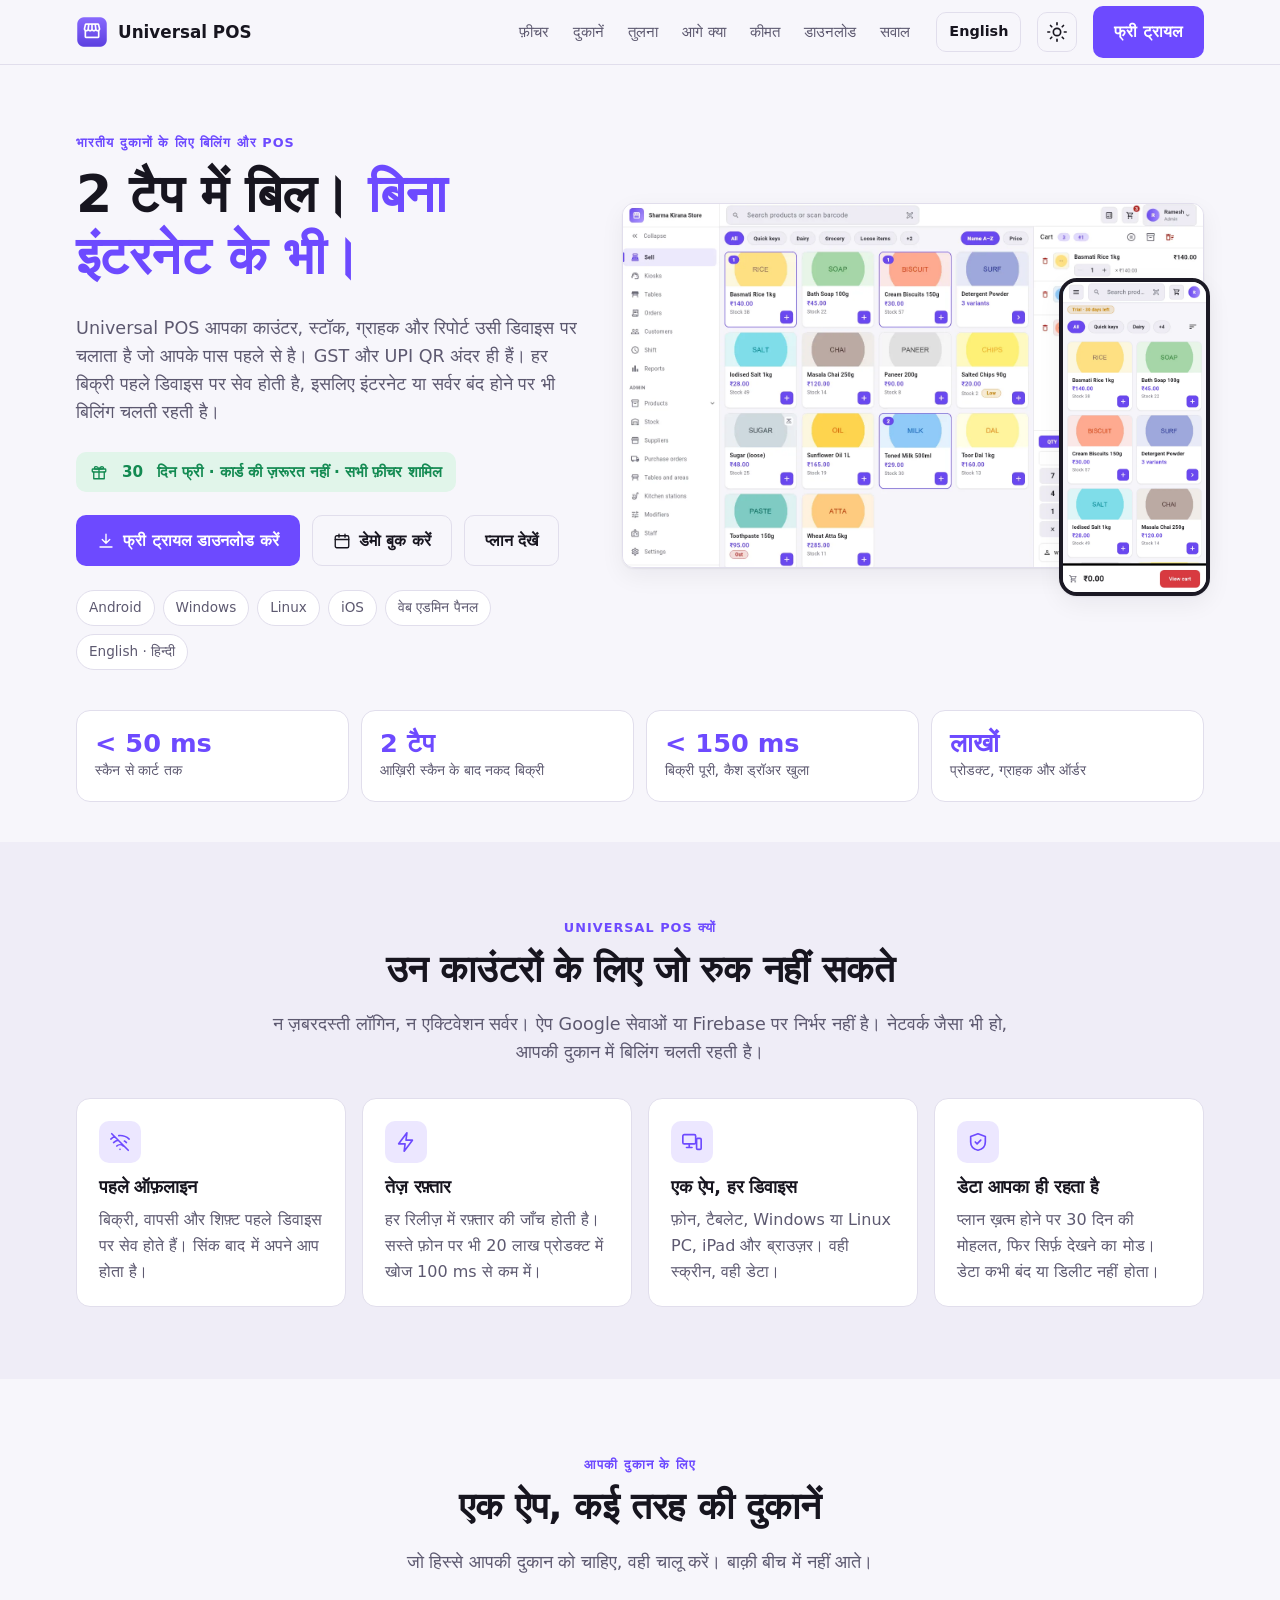
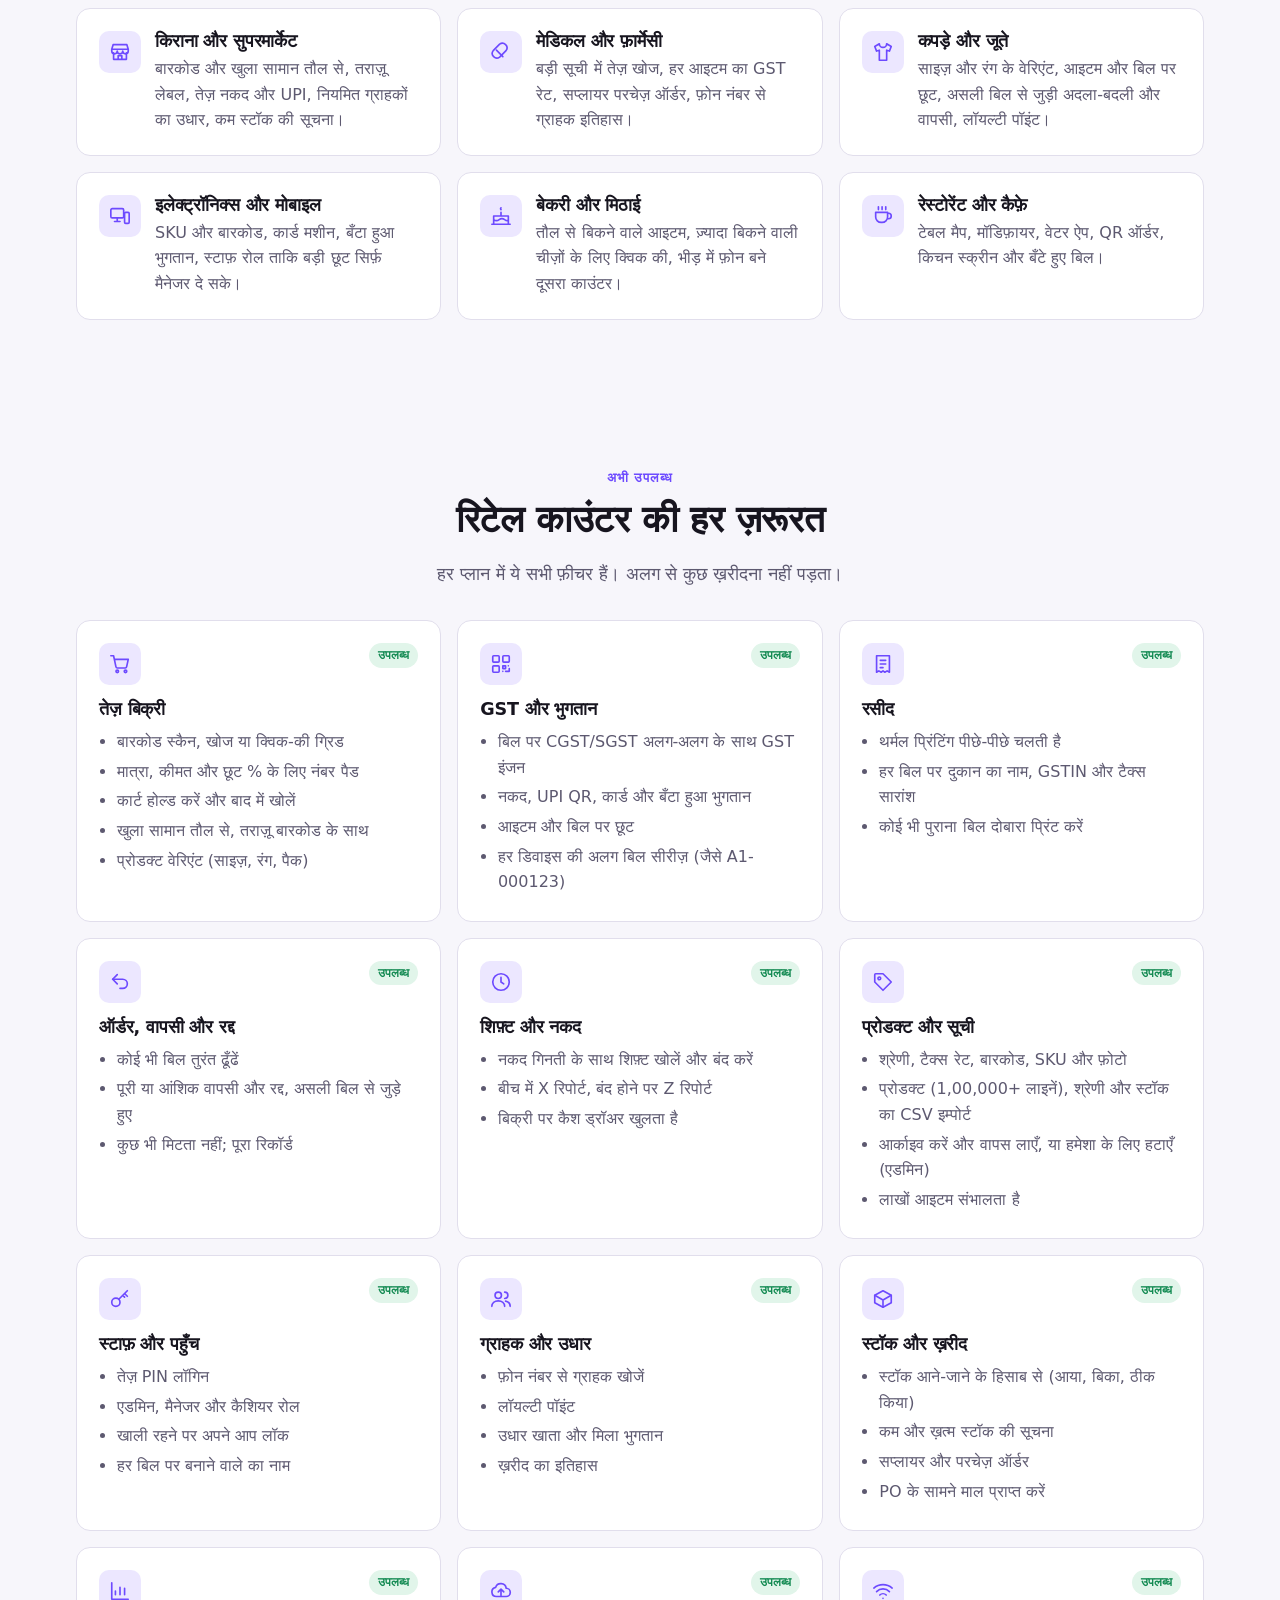
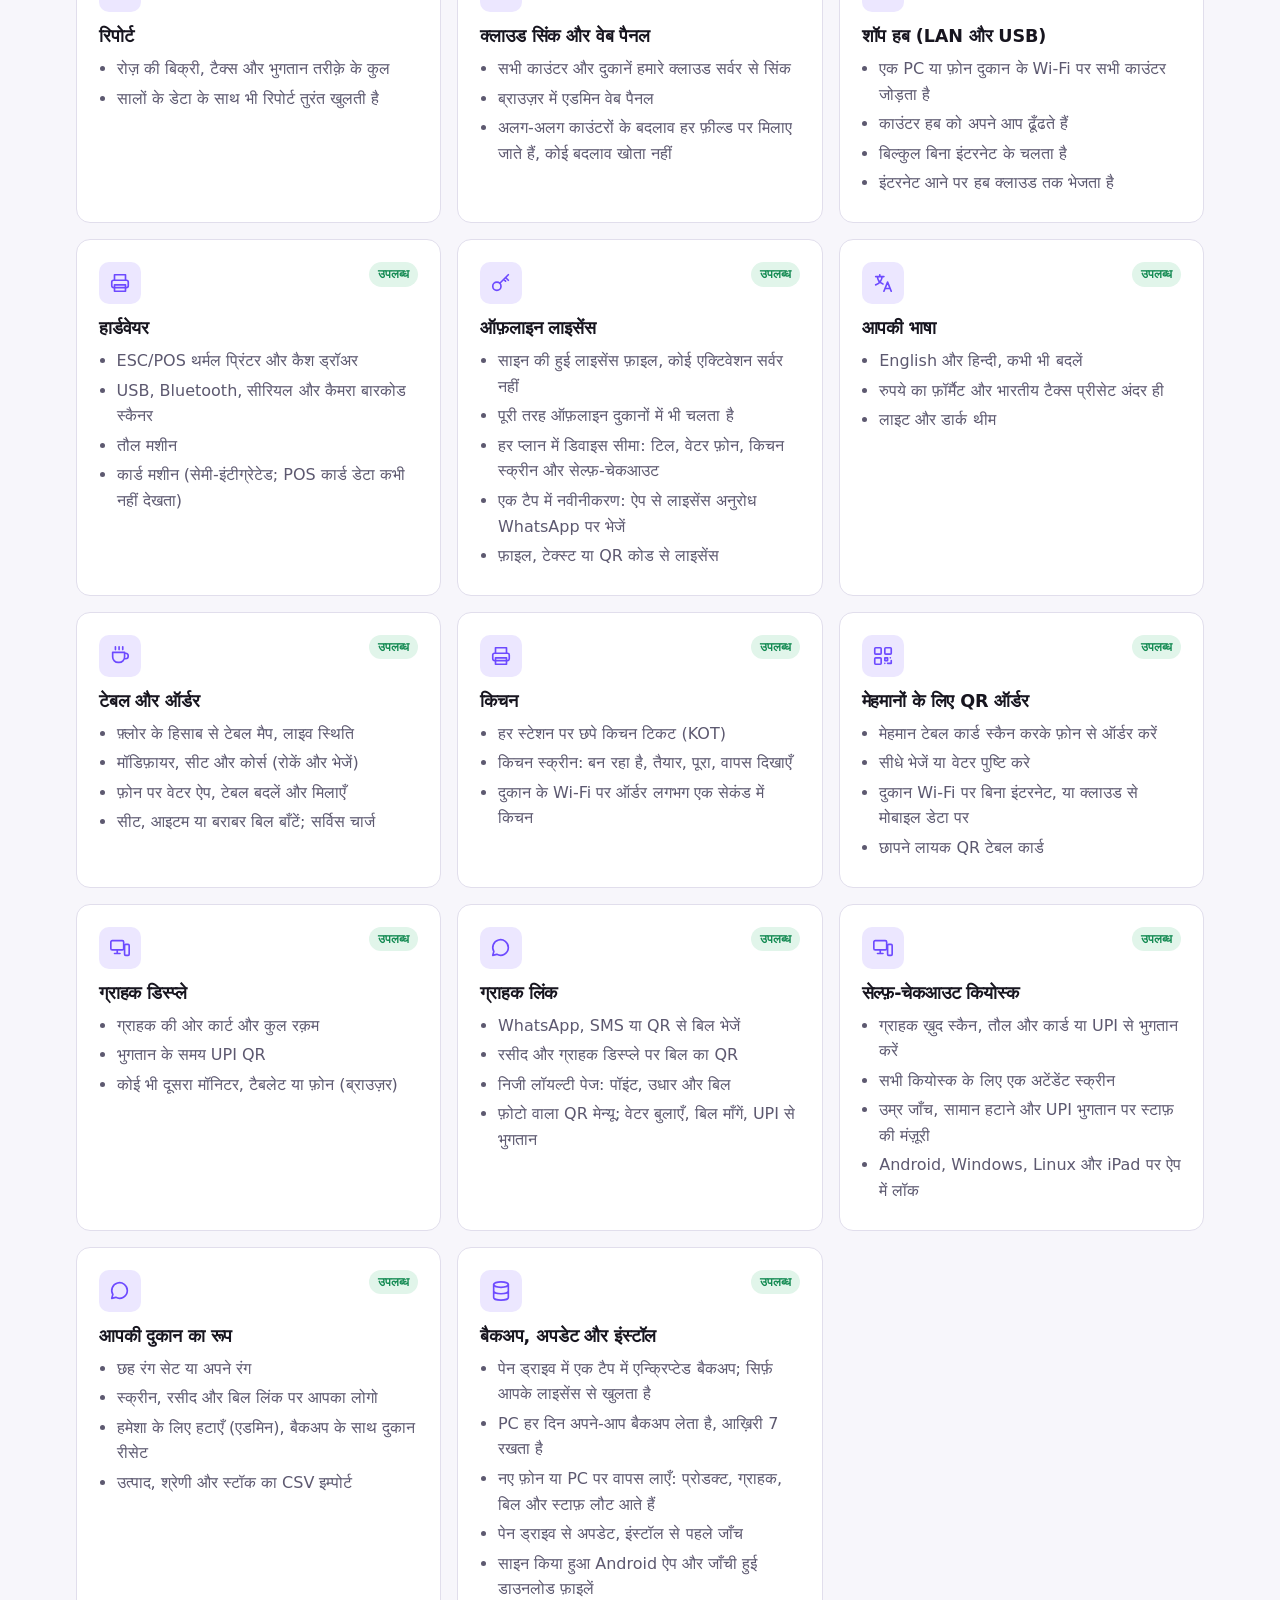
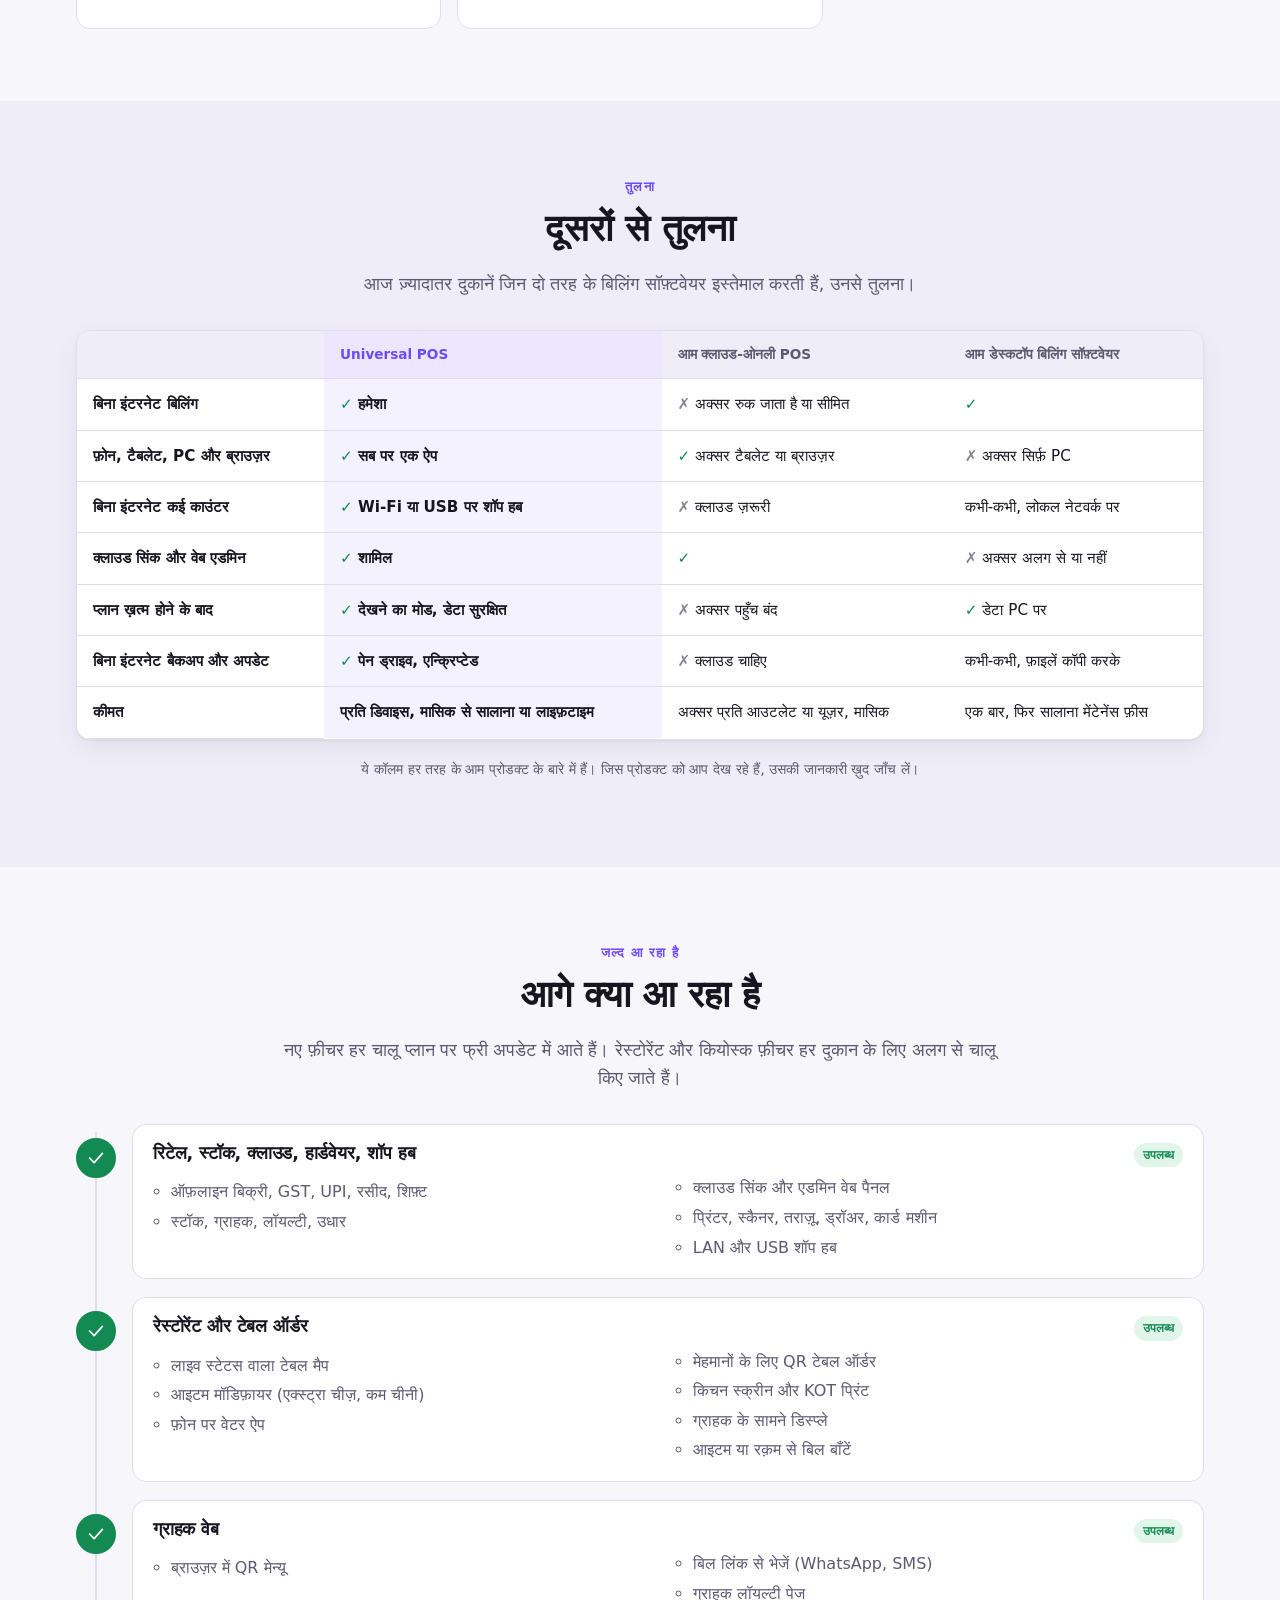
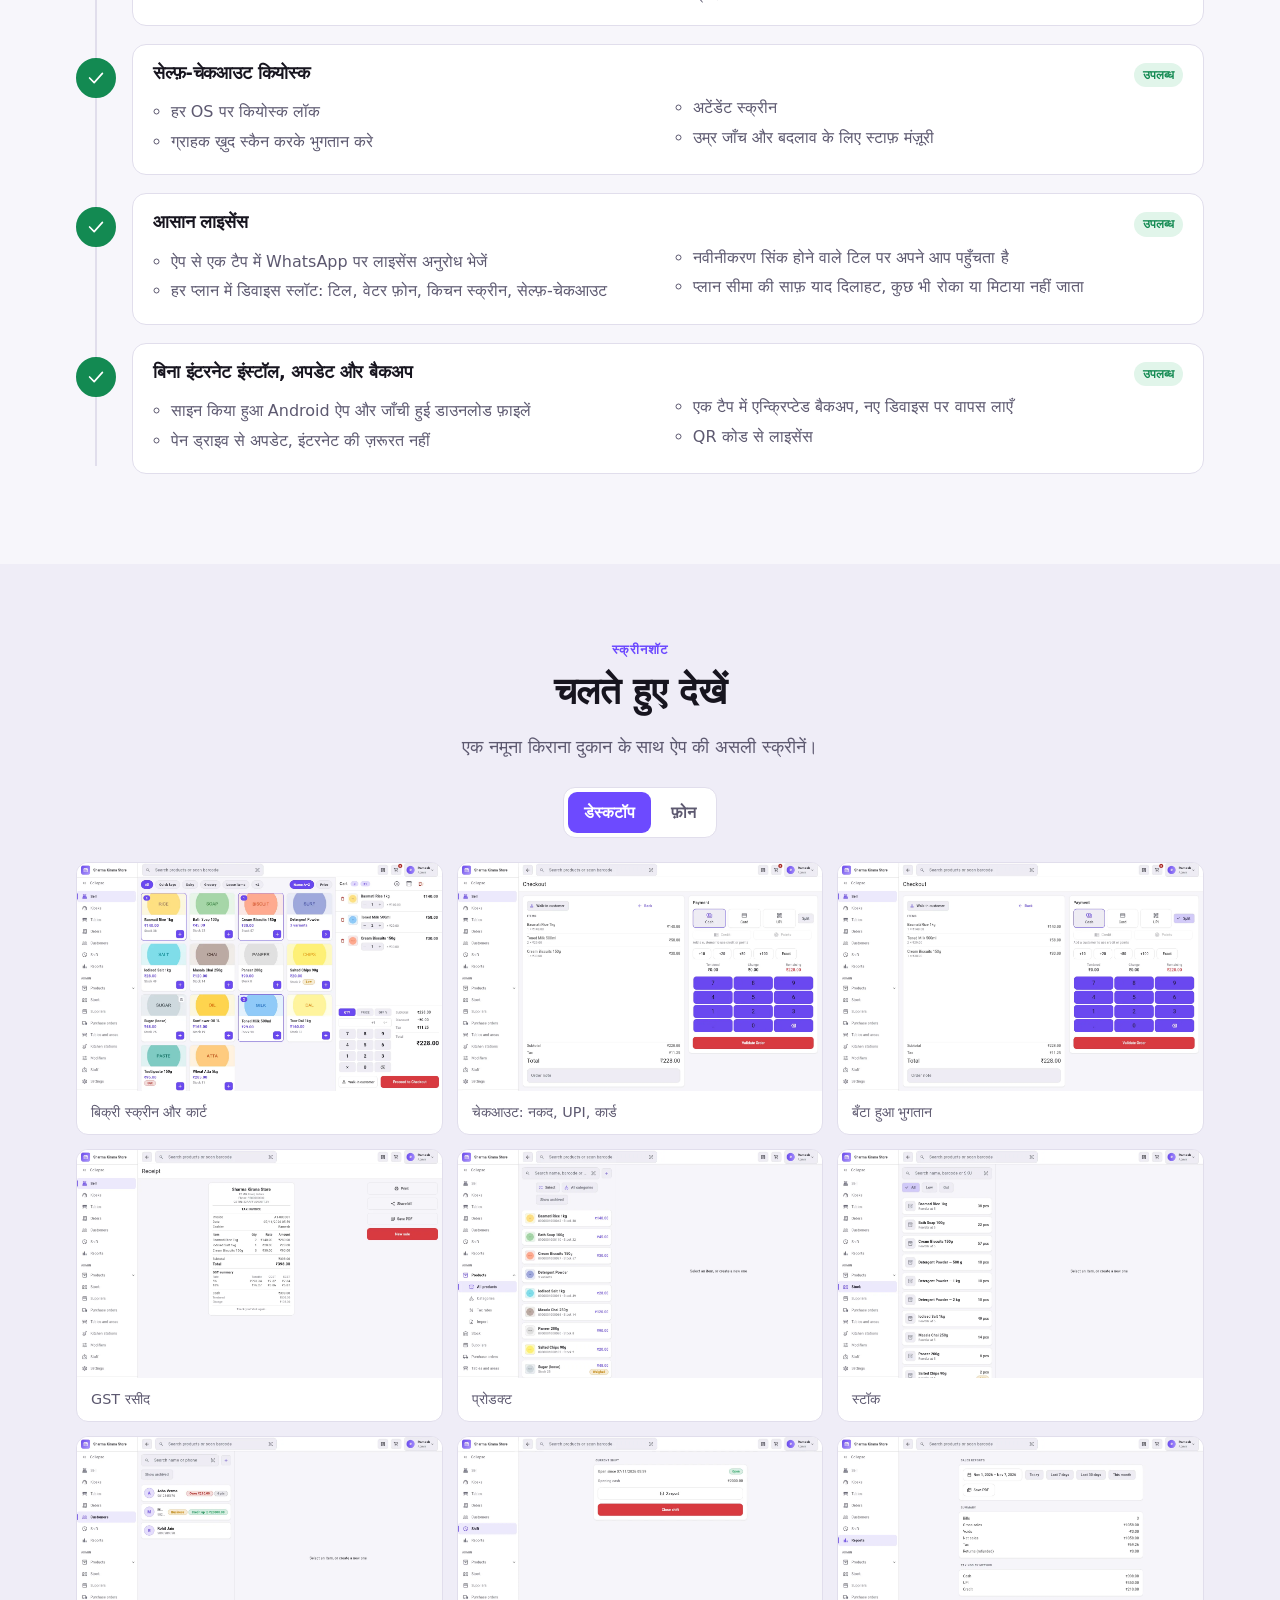
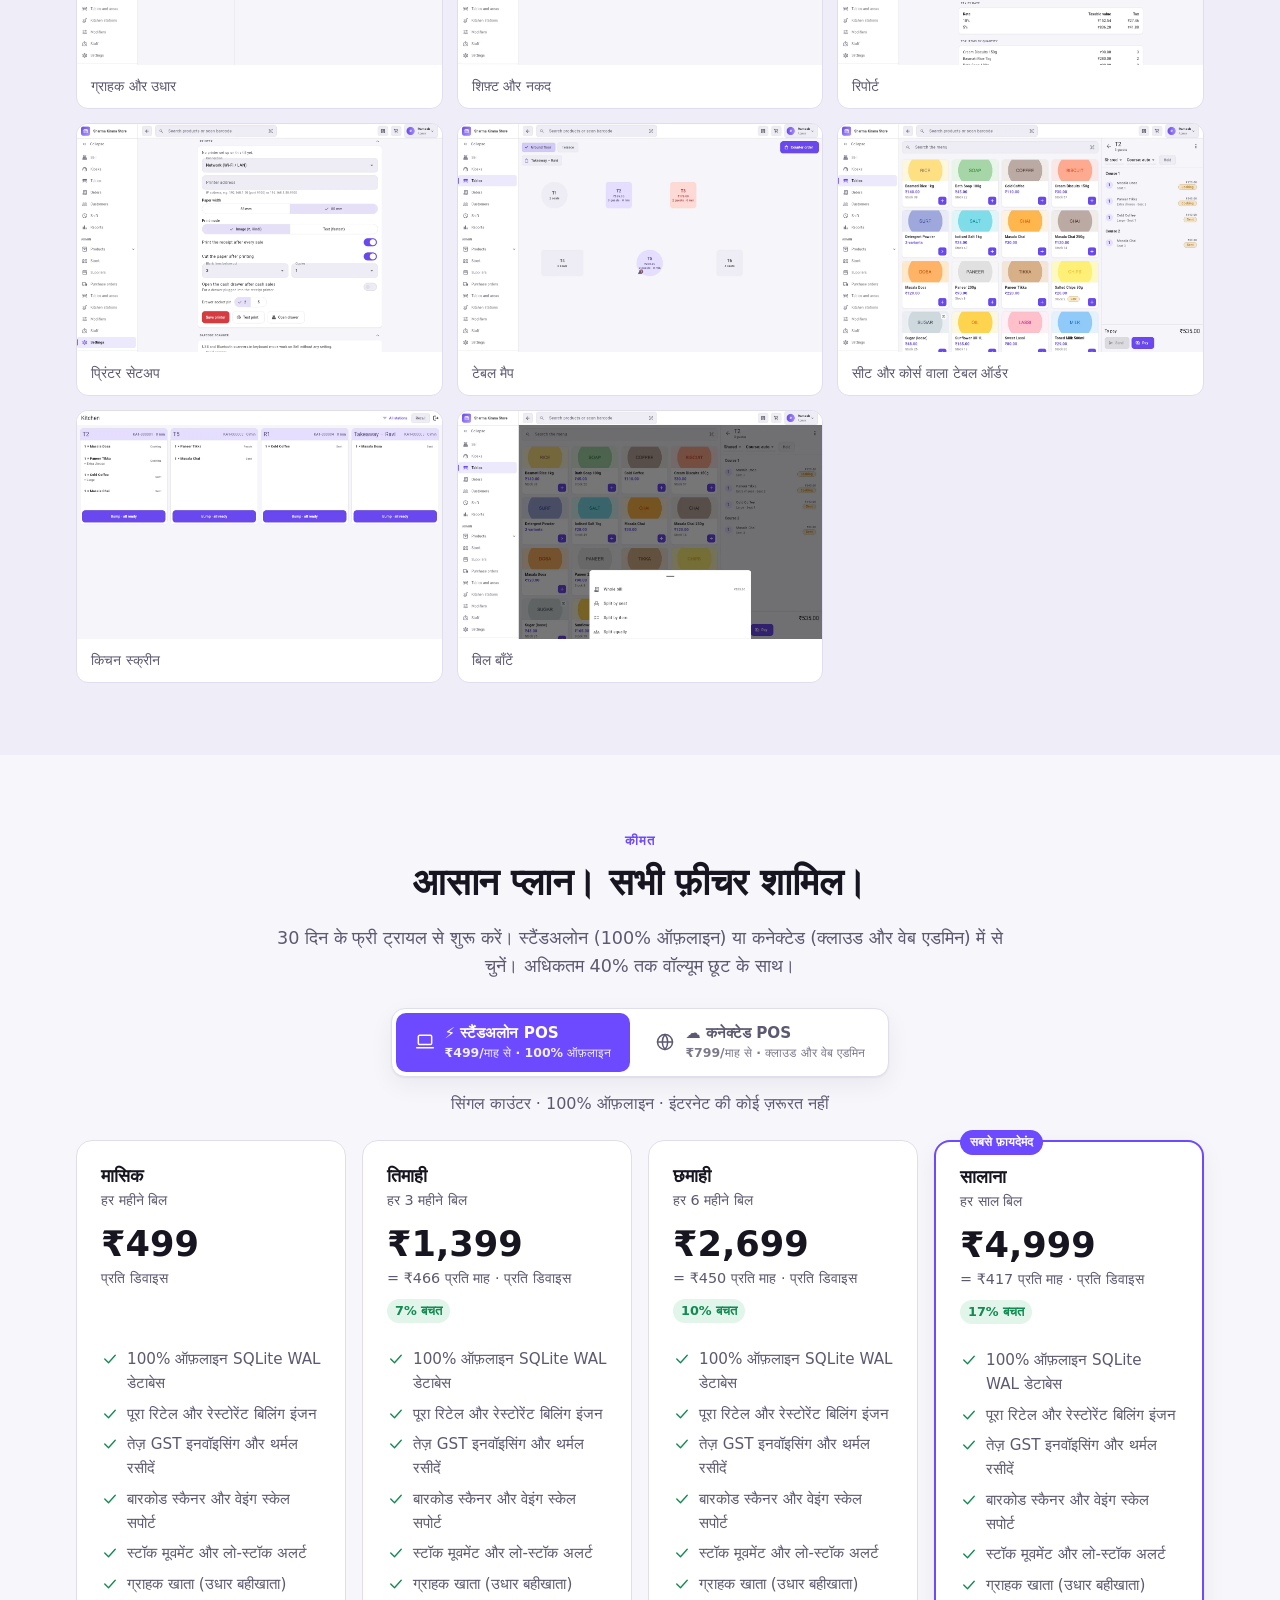
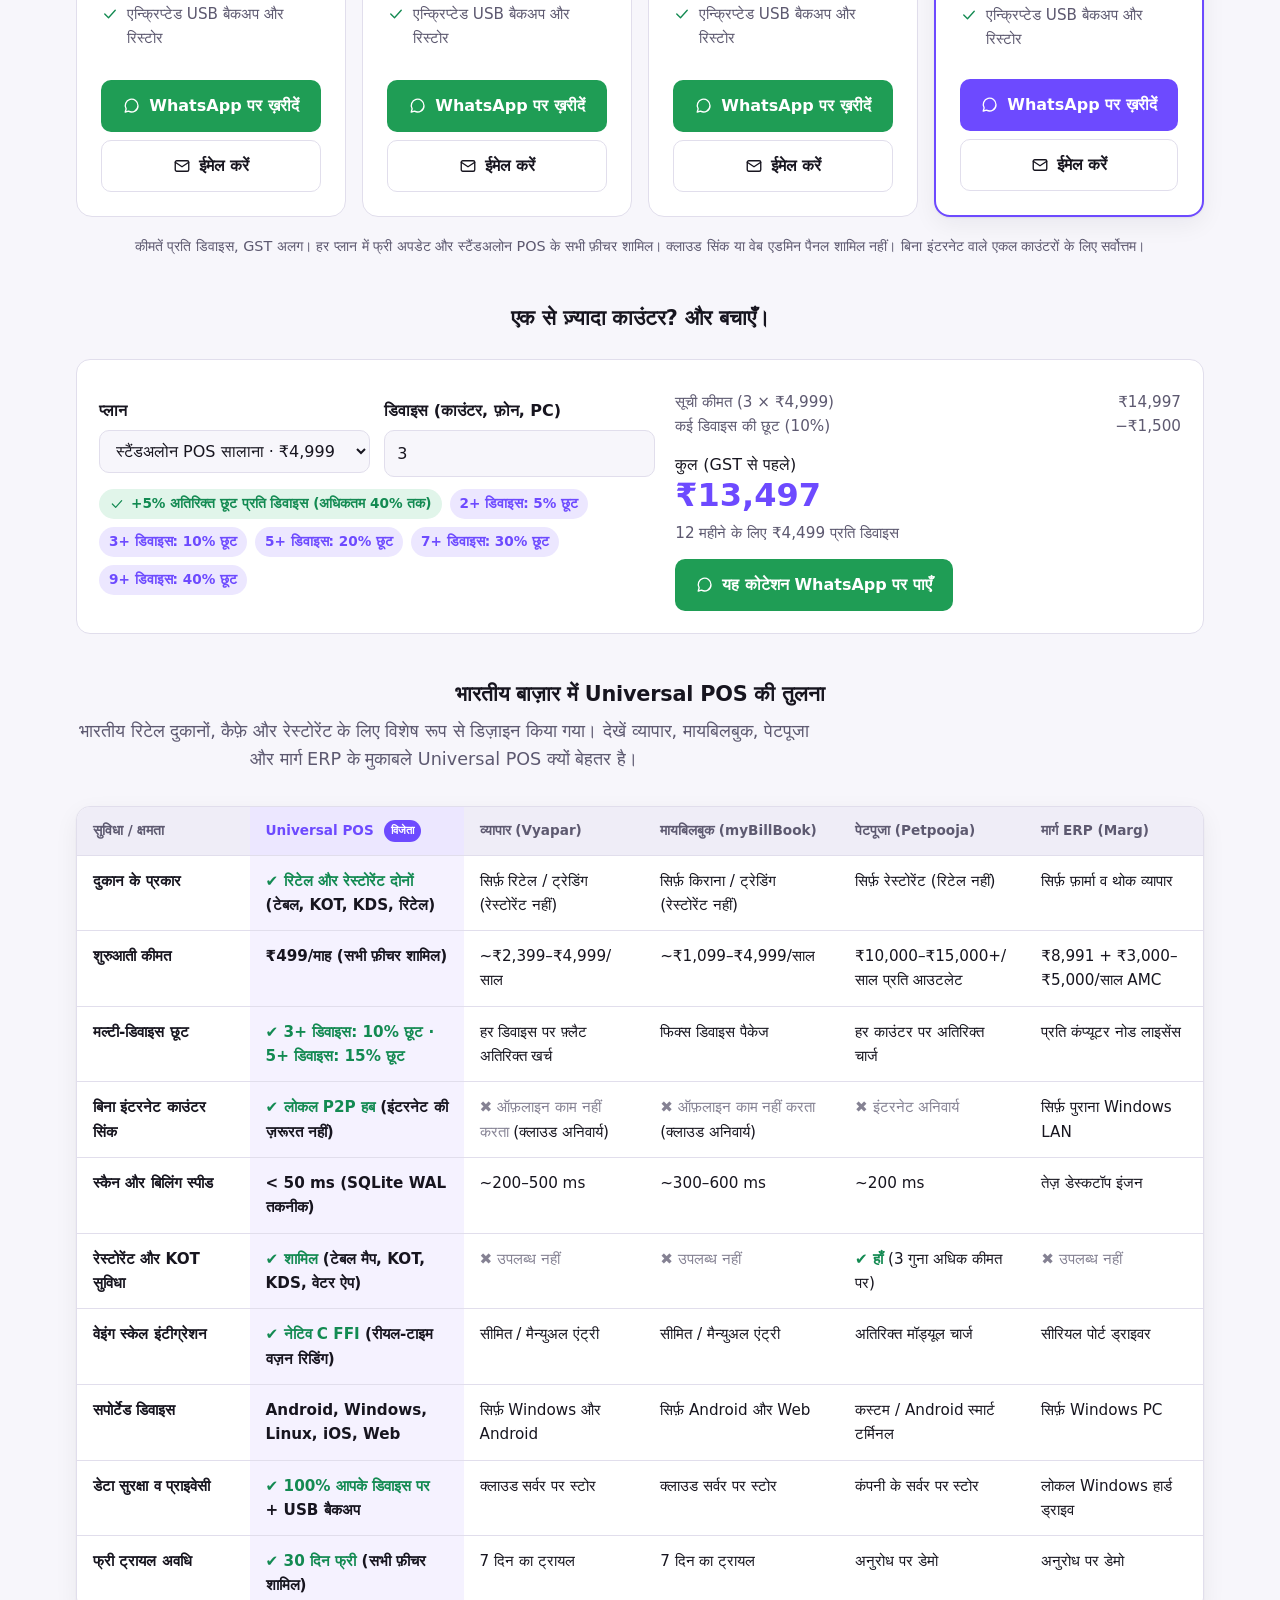
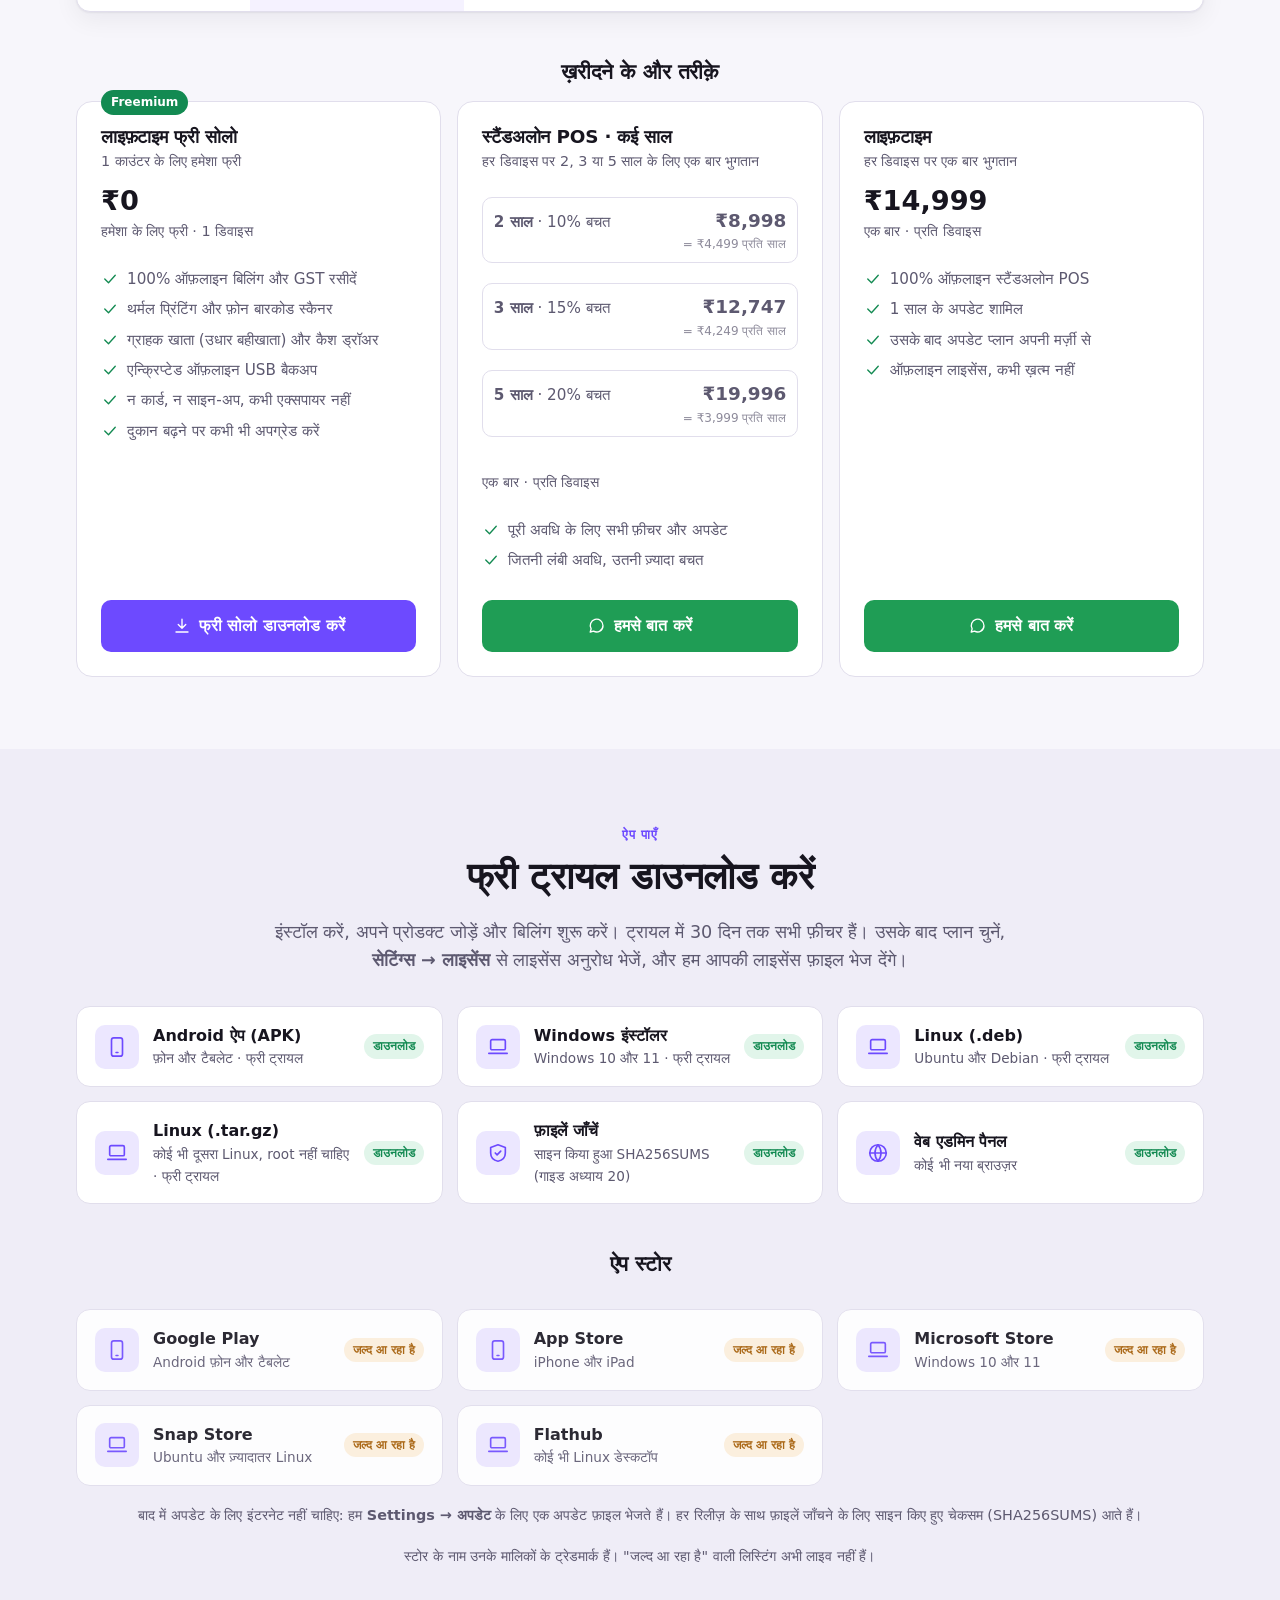
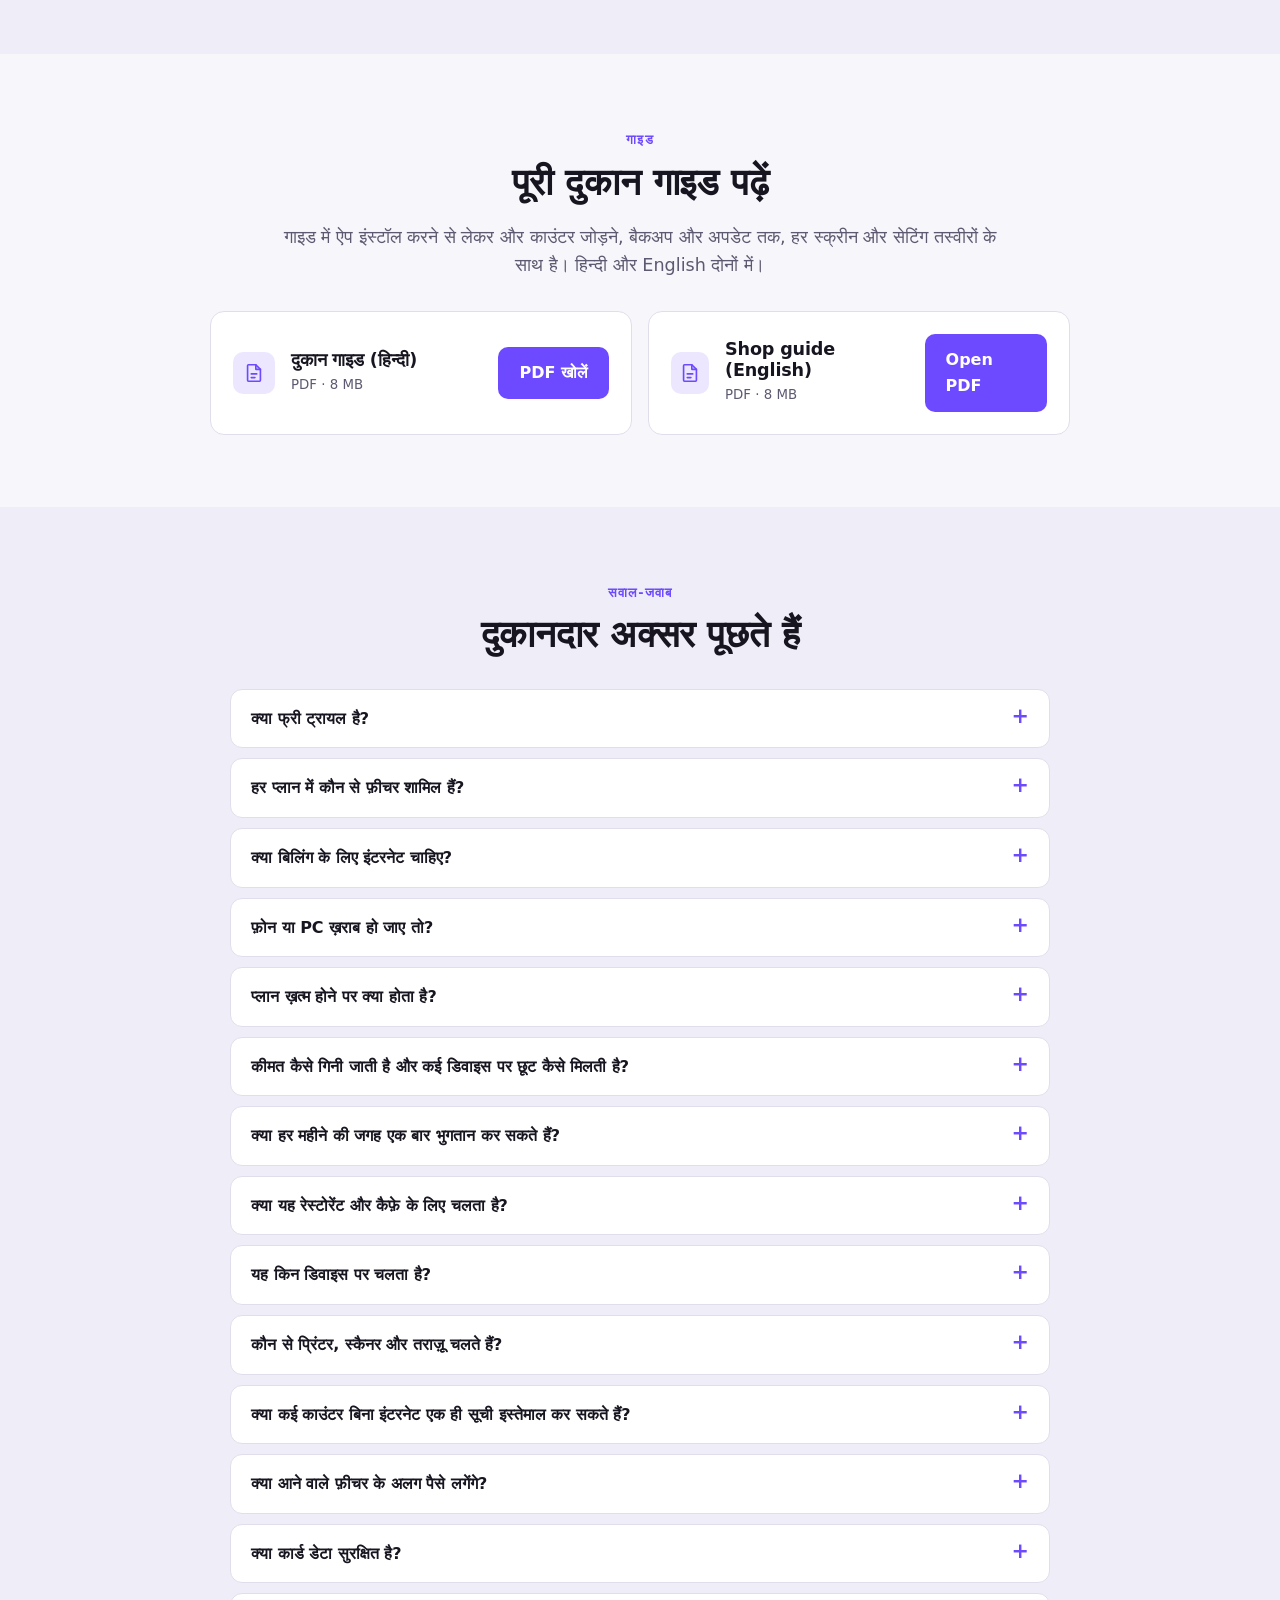
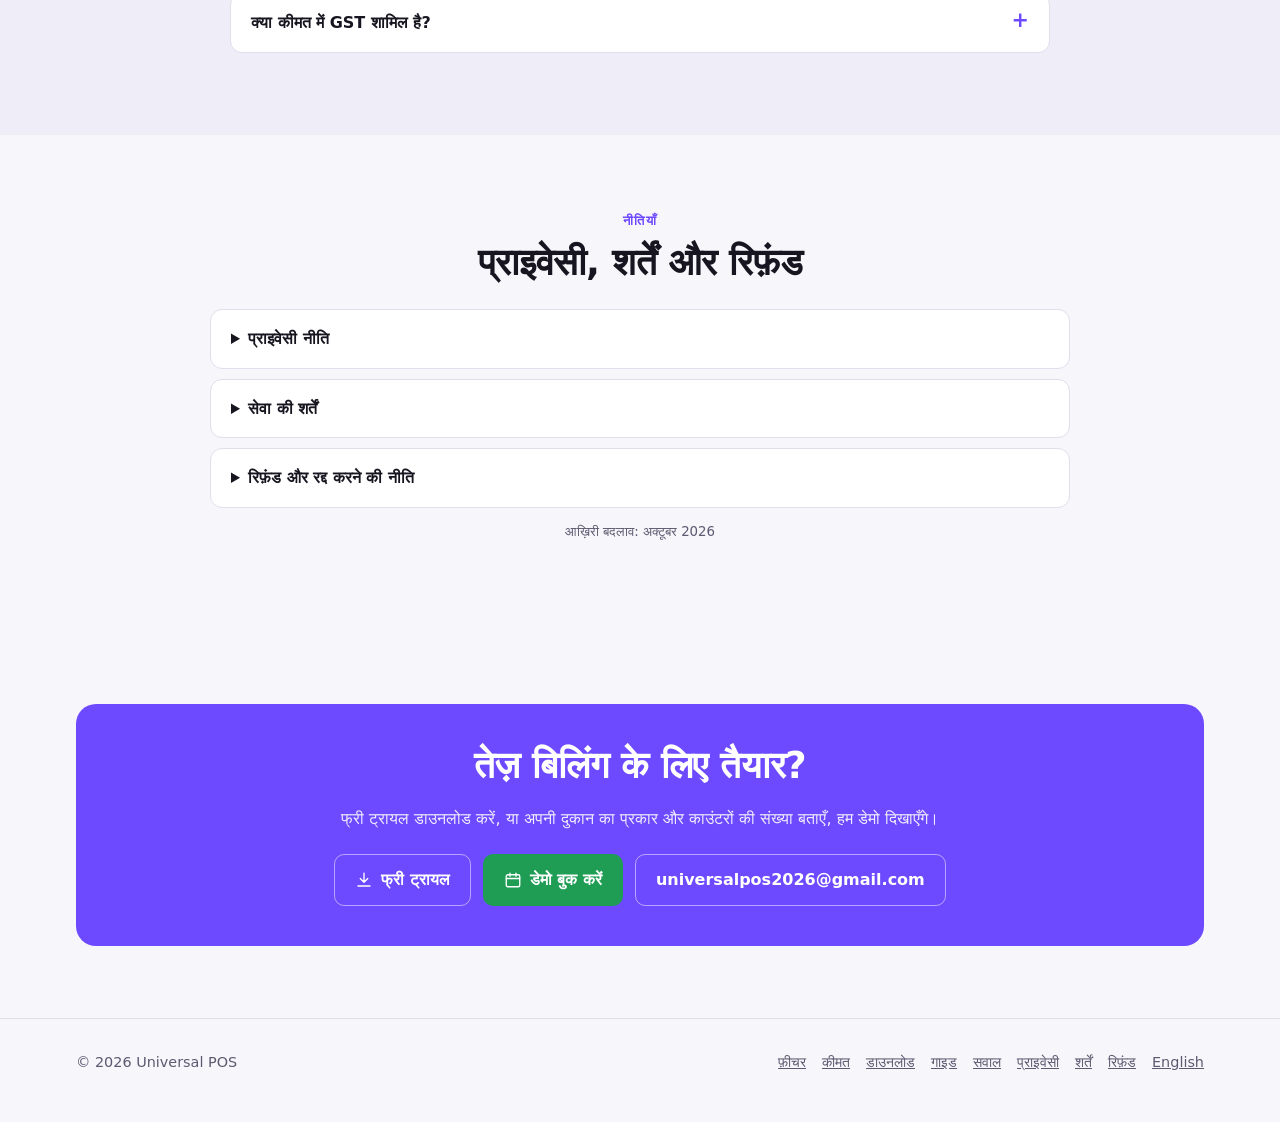
==== commit a53d8557: "feat(pricing): restore Standalone vs Connected Cloud Sync tiered pricing and switcher" ====
--- a/hi.html
+++ b/hi.html
@@ -571,21 +571,89 @@
     <div class="center">
       <span class="eyebrow">कीमत</span>
       <h2>आसान प्लान। सभी फ़ीचर शामिल।</h2>
-      <p class="lead"><span data-trial-days>30</span> दिन के फ्री ट्रायल से शुरू करें। फिर प्रति डिवाइस (काउंटर, फ़ोन या PC) भुगतान करें: मासिक, तिमाही, छमाही या सालाना। जितना लंबा प्लान, उतनी ज़्यादा बचत।</p>
-    </div>
-    <div class="price-grid" id="plans"></div>
+      <p class="lead"><span data-trial-days>30</span> दिन के फ्री ट्रायल से शुरू करें। स्टैंडअलोन (100% ऑफ़लाइन) या कनेक्टेड (क्लाउड और वेब एडमिन) में से चुनें। अधिकतम 40% तक वॉल्यूम छूट के साथ।</p>
+      
+      <div class="tier-nav">
+        <div class="tier-switch" role="tablist" aria-label="कीमत के प्रकार">
+          <button type="button" class="tier-btn active" id="tierStandalone" role="tab" aria-selected="true" data-tier="standalone">
+            <svg class="i"><use href="#i-laptop"/></svg>
+            <span>⚡ स्टैंडअलोन POS <small>₹499/माह से · 100% ऑफ़लाइन</small></span>
+          </button>
+          <button type="button" class="tier-btn" id="tierConnected" role="tab" aria-selected="false" data-tier="connected">
+            <svg class="i"><use href="#i-globe"/></svg>
+            <span>☁️ कनेक्टेड POS <small>₹799/माह से · क्लाउड और वेब एडमिन</small></span>
+          </button>
+        </div>
+      </div>
+      <p class="tier-desc" id="tierDesc">सिंगल काउंटर · 100% ऑफ़लाइन · इंटरनेट की कोई ज़रूरत नहीं</p>
+    </div>
+    <div class="price-grid" id="plans"><div class="plan">
+    <h3>मासिक</h3>
+    <div class="term">हर महीने बिल</div>
+    <div class="amount">₹499</div>
+    <div class="per">प्रति डिवाइस</div>
+    <span class="save none">बचत 0%</span>
+    <ul><li><svg class="i"><use href="#i-check"></use></svg>सभी फ़ीचर, कोई अलग शुल्क नहीं</li><li><svg class="i"><use href="#i-check"></use></svg>रोडमैप सहित सभी नए अपडेट</li><li><svg class="i"><use href="#i-check"></use></svg>क्लाउड सिंक + वेब एडमिन पैनल</li><li><svg class="i"><use href="#i-check"></use></svg>पहले 30 दिन का फ़्री ट्रायल</li></ul>
+    <div class="actions">
+      <a class="btn btn-wa" href="https://wa.me/918922962849?text=%E0%A4%A8%E0%A4%AE%E0%A4%B8%E0%A5%8D%E0%A4%A4%E0%A5%87%2C%20%E0%A4%AE%E0%A5%81%E0%A4%9D%E0%A5%87%20Universal%20POS%20%E0%A4%AE%E0%A4%BE%E0%A4%B8%E0%A4%BF%E0%A4%95%20%E0%A4%AA%E0%A5%8D%E0%A4%B2%E0%A4%BE%E0%A4%A8%20(%E2%82%B9499%20%E0%A4%AA%E0%A5%8D%E0%A4%B0%E0%A4%A4%E0%A4%BF%20%E0%A4%A1%E0%A4%BF%E0%A4%B5%E0%A4%BE%E0%A4%87%E0%A4%B8)%20%E0%A4%9A%E0%A4%BE%E0%A4%B9%E0%A4%BF%E0%A5%8F%E0%A5%A4" target="_blank" rel="noopener"><svg class="i"><use href="#i-chat"></use></svg>WhatsApp पर ख़रीदें</a>
+      <a class="btn btn-ghost" href="mailto:universalpos2026@gmail.com?subject=Universal%20POS%20Monthly"><svg class="i"><use href="#i-mail"></use></svg>ईमेल करें</a>
+    </div>
+  </div><div class="plan">
+    <h3>तिमाही</h3>
+    <div class="term">हर 3 महीने में बिल</div>
+    <div class="amount">₹1,399</div>
+    <div class="per">= ₹466 प्रति माह · प्रति डिवाइस</div>
+    <span class="save">बचत 7%</span>
+    <ul><li><svg class="i"><use href="#i-check"></use></svg>सभी फ़ीचर, कोई अलग शुल्क नहीं</li><li><svg class="i"><use href="#i-check"></use></svg>रोडमैप सहित सभी नए अपडेट</li><li><svg class="i"><use href="#i-check"></use></svg>क्लाउड सिंक + वेब एडमिन पैनल</li><li><svg class="i"><use href="#i-check"></use></svg>पहले 30 दिन का फ़्री ट्रायल</li></ul>
+    <div class="actions">
+      <a class="btn btn-wa" href="https://wa.me/918922962849?text=%E0%A4%A8%E0%A4%AE%E0%A4%B8%E0%A5%8D%E0%A4%A4%E0%A5%87%2C%20%E0%A4%AE%E0%A5%81%E0%A4%9D%E0%A5%87%20Universal%20POS%20%E0%A4%A4%E0%A4%BF%E0%A4%AE%E0%A4%BE%E0%A4%B9%E0%A5%80%20%E0%A4%AA%E0%A5%8D%E0%A4%B2%E0%A4%BE%E0%A4%A8%20(%E2%82%B91%2C399%20%E0%A4%AA%E0%A5%8D%E0%A4%B0%E0%A4%A4%E0%A4%BF%20%E0%A4%A1%E0%A4%BF%E0%A4%B5%E0%A4%BE%E0%A4%87%E0%A4%B8)%20%E0%A4%9A%E0%A4%BE%E0%A4%B9%E0%A4%BF%E0%A5%8F%E0%A5%A4" target="_blank" rel="noopener"><svg class="i"><use href="#i-chat"></use></svg>WhatsApp पर ख़रीदें</a>
+      <a class="btn btn-ghost" href="mailto:universalpos2026@gmail.com?subject=Universal%20POS%20Quarterly"><svg class="i"><use href="#i-mail"></use></svg>ईमेल करें</a>
+    </div>
+  </div><div class="plan">
+    <h3>छमाही</h3>
+    <div class="term">हर 6 महीने में बिल</div>
+    <div class="amount">₹2,699</div>
+    <div class="per">= ₹450 प्रति माह · प्रति डिवाइस</div>
+    <span class="save">बचत 10%</span>
+    <ul><li><svg class="i"><use href="#i-check"></use></svg>सभी फ़ीचर, कोई अलग शुल्क नहीं</li><li><svg class="i"><use href="#i-check"></use></svg>रोडमैप सहित सभी नए अपडेट</li><li><svg class="i"><use href="#i-check"></use></svg>क्लाउड सिंक + वेब एडमिन पैनल</li><li><svg class="i"><use href="#i-check"></use></svg>पहले 30 दिन का फ़्री ट्रायल</li></ul>
+    <div class="actions">
+      <a class="btn btn-wa" href="https://wa.me/918922962849?text=%E0%A4%A8%E0%A4%AE%E0%A4%B8%E0%A5%8D%E0%A4%A4%E0%A5%87%2C%20%E0%A4%AE%E0%A5%81%E0%A4%9D%E0%A5%87%20Universal%20POS%20%E0%A4%9B%E0%A4%AE%E0%A4%BE%E0%A4%B9%E0%A5%80%20%E0%A4%AA%E0%A5%8D%E0%A4%B2%E0%A4%BE%E0%A4%A8%20(%E2%82%B92%2C699%20%E0%A4%AA%E0%A5%8D%E0%A4%B0%E0%A4%A4%E0%A4%BF%20%E0%A4%A1%E0%A4%BF%E0%A4%B5%E0%A4%BE%E0%A4%87%E0%A4%B8)%20%E0%A4%9A%E0%A4%BE%E0%A4%B9%E0%A4%BF%E0%A5%8F%E0%A5%A4" target="_blank" rel="noopener"><svg class="i"><use href="#i-chat"></use></svg>WhatsApp पर ख़रीदें</a>
+      <a class="btn btn-ghost" href="mailto:universalpos2026@gmail.com?subject=Universal%20POS%20Half-yearly"><svg class="i"><use href="#i-mail"></use></svg>ईमेल करें</a>
+    </div>
+  </div><div class="plan best">
+    <span class="tag">सबसे लोकप्रिय</span>
+    <h3>सालाना</h3>
+    <div class="term">हर साल बिल</div>
+    <div class="amount">₹4,999</div>
+    <div class="per">= ₹417 प्रति माह · प्रति डिवाइस</div>
+    <span class="save">बचत 17%</span>
+    <ul><li><svg class="i"><use href="#i-check"></use></svg>सभी फ़ीचर, कोई अलग शुल्क नहीं</li><li><svg class="i"><use href="#i-check"></use></svg>रोडमैप सहित सभी नए अपडेट</li><li><svg class="i"><use href="#i-check"></use></svg>क्लाउड सिंक + वेब एडमिन पैनल</li><li><svg class="i"><use href="#i-check"></use></svg>पहले 30 दिन का फ़्री ट्रायल</li></ul>
+    <div class="actions">
+      <a class="btn btn-primary" href="https://wa.me/918922962849?text=%E0%A4%A8%E0%A4%AE%E0%A4%B8%E0%A5%8D%E0%A4%A4%E0%A5%87%2C%20%E0%A4%AE%E0%A5%81%E0%A4%9D%E0%A5%87%20Universal%20POS%20%E0%A4%B8%E0%A4%BE%E0%A4%B2%E0%A4%BE%E0%A4%A8%E0%A4%BE%20%E0%A4%AA%E0%A5%8D%E0%A4%B2%E0%A4%BE%E0%A4%A8%20(%E2%82%B94%2C999%20%E0%A4%AA%E0%A5%8D%E0%A4%B0%E0%A4%A4%E0%A4%BF%20%E0%A4%A1%E0%A4%BF%E0%A4%B5%E0%A4%BE%E0%A4%87%E0%A4%B8)%20%E0%A4%9A%E0%A4%BE%E0%A4%B9%E0%A4%BF%E0%A5%8F%E0%A5%A4" target="_blank" rel="noopener"><svg class="i"><use href="#i-chat"></use></svg>WhatsApp पर ख़रीदें</a>
+      <a class="btn btn-ghost" href="mailto:universalpos2026@gmail.com?subject=Universal%20POS%20Annual"><svg class="i"><use href="#i-mail"></use></svg>ईमेल करें</a>
+    </div>
+  </div></div>
     <p class="note center" id="priceNote">कीमतें प्रति डिवाइस, GST अलग। हर प्लान में सभी फ़ीचर और मुफ़्त अपडेट शामिल हैं।</p>
 
     <h3 class="sub">एक से ज़्यादा काउंटर? और बचाएँ।</h3>
     <div class="card calc">
       <div>
         <div class="row">
-          <div><label for="calcPlan">प्लान</label><select id="calcPlan"></select></div>
+          <div><label for="calcPlan">प्लान</label><select id="calcPlan"><option value="monthly">मासिक · ₹499</option><option value="quarterly">तिमाही · ₹1,399</option><option value="half">छमाही · ₹2,699</option><option value="annual" selected="">सालाना · ₹4,999</option></select></div>
           <div><label for="calcN">डिवाइस (काउंटर, फ़ोन, PC)</label><input id="calcN" type="number" min="1" max="999" value="3" inputmode="numeric"></div>
         </div>
-        <div class="volume" id="volume"></div>
+        <div class="volume" id="volume"><span>3+ डिवाइस: 10% छूट</span><span>5+ डिवाइस: 15% छूट</span></div>
       </div>
-      <div id="calcOut" aria-live="polite"></div>
+      <div id="calcOut" aria-live="polite">
+        <div class="lines">
+          <div><span>सूची मूल्य (3 × ₹4,999)</span><span>₹14,997</span></div>
+          <div><span>मल्टी-डिवाइस छूट (10%)</span><span>−₹1,500</span></div>
+        </div>
+        <div class="term">GST से पहले कुल</div>
+        <div class="total">₹13,497</div>
+        <div class="lines">12 महीने के लिए ₹4,499 प्रति डिवाइस</div>
+        <a class="btn btn-wa" href="https://wa.me/918922962849?text=%E0%A4%A8%E0%A4%AE%E0%A4%B8%E0%A5%8D%E0%A4%A4%E0%A5%87%2C%20%E0%A4%AE%E0%A5%81%E0%A4%9D%E0%A5%87%203%20%E0%A4%A1%E0%A4%BF%E0%A4%B5%E0%A4%BE%E0%A4%87%E0%A4%B8%20%E0%A4%95%E0%A5%87%20%E0%A4%B2%E0%A4%BF%E0%A4%8F%20Universal%20POS%20%E0%A4%B8%E0%A4%BE%E0%A4%B2%E0%A4%BE%E0%A4%A8%E0%A4%BE%20%E0%A4%AA%E0%A5%8D%E0%A4%B2%E0%A4%BE%E0%A4%A8%20%E0%A4%9A%E0%A4%BE%E0%A4%B9%E0%A4%BF%E0%A5%8F%E0%A5%A4" target="_blank" rel="noopener"><svg class="i"><use href="#i-chat"></use></svg>WhatsApp पर यह कोट पाएँ</a>
+      </div>
     </div>
 
     <h3 class="sub">भारतीय बाज़ार में Universal POS की तुलना</h3>
@@ -688,7 +756,31 @@
     </div>
 
     <h3 class="sub">ख़रीदने के और तरीक़े</h3>
-    <div class="other-grid" id="otherPlans"></div>
+    <div class="other-grid" id="otherPlans"><div class="plan">
+    <h3>फ्री ट्रायल</h3>
+    <div class="term">1 महीने के लिए मुफ़्त</div>
+    <div class="amount">₹0</div>
+    <div class="per">1 महीने के लिए · फिर प्लान चुनें</div>
+    <ul><li><svg class="i"><use href="#i-check"></use></svg>सभी फ़ीचर शामिल</li><li><svg class="i"><use href="#i-check"></use></svg>बिना कार्ड, बिना साइन-अप</li><li><svg class="i"><use href="#i-check"></use></svg>ट्रायल के बाद कोई भी प्लान चुनें</li><li><svg class="i"><use href="#i-check"></use></svg>प्रोडक्ट और बिल सुरक्षित रहेंगे</li></ul>
+    <div class="actions"><a class="btn btn-primary" href="#download"><svg class="i"><use href="#i-download"></use></svg>फ्री ट्रायल डाउनलोड करें</a></div>
+  </div><div class="plan plan-multiyear">
+    <h3>मल्टी-ईयर</h3>
+    <div class="term">2, 3 या 5 साल के लिए एकमुश्त भुगतान</div>
+    <ul class="my-list"><li class="my-row"><span><b>2 साल</b> · 10% छूट</span>
+      <span class="my-price">₹8,998<small> = ₹4,499 प्रति वर्ष</small></span></li><li class="my-row"><span><b>3 साल</b> · 15% छूट</span>
+      <span class="my-price">₹12,747<small> = ₹4,249 प्रति वर्ष</small></span></li><li class="my-row"><span><b>5 साल</b> · 20% छूट</span>
+      <span class="my-price">₹19,996<small> = ₹3,999 प्रति वर्ष</small></span></li></ul>
+    <div class="per">एकमुश्त · प्रति डिवाइस</div>
+    <ul><li><svg class="i"><use href="#i-check"></use></svg>पूरी अवधि के लिए सभी फ़ीचर और अपडेट</li><li><svg class="i"><use href="#i-check"></use></svg>जितना लंबा प्लान, उतनी ज़्यादा बचत</li></ul>
+    <div class="actions"><a class="btn btn-wa" href="https://wa.me/918922962849?text=%E0%A4%A8%E0%A4%AE%E0%A4%B8%E0%A5%8D%E0%A4%A4%E0%A5%87%2C%20%E0%A4%AE%E0%A5%81%E0%A4%9D%E0%A5%87%20Universal%20POS%20%E0%A4%AE%E0%A4%B2%E0%A5%8D%E0%A4%9F%E0%A5%80-%E0%A4%88%E0%A4%AF%E0%A4%B0%20%E0%A4%AA%E0%A5%8D%E0%A4%B2%E0%A4%BE%E0%A4%A8%20%E0%A4%AE%E0%A5%87%E0%A4%82%20%E0%A4%B0%E0%A5%81%E0%A4%9A%E0%A4%BF%20%E0%A4%B9%E0%A5%88%E0%A5%A4" target="_blank" rel="noopener"><svg class="i"><use href="#i-chat"></use></svg>WhatsApp पर बात करें</a></div>
+  </div><div class="plan">
+    <h3>लाइफ़टाइम</h3>
+    <div class="term">एक बार भुगतान करें</div>
+    <div class="amount">₹14,999</div>
+    <div class="per">एकमुश्त · प्रति डिवाइस</div>
+    <ul><li><svg class="i"><use href="#i-check"></use></svg>एक बार दें, हमेशा चलाएँ</li><li><svg class="i"><use href="#i-check"></use></svg>1 साल के लिए सभी मुफ़्त अपडेट</li><li><svg class="i"><use href="#i-check"></use></svg>हमेशा अपना वर्ज़न रखें या अपडेट बढ़ाएँ</li><li><svg class="i"><use href="#i-check"></use></svg>सभी फ़ीचर शामिल</li></ul>
+    <div class="actions"><a class="btn btn-wa" href="https://wa.me/918922962849?text=%E0%A4%A8%E0%A4%AE%E0%A4%B8%E0%A5%8D%E0%A4%A4%E0%A5%87%2C%20%E0%A4%AE%E0%A5%81%E0%A4%9D%E0%A5%87%20Universal%20POS%20%E0%A4%B2%E0%A4%BE%E0%A4%87%E0%A4%AB%E0%A4%BC%E0%A4%9F%E0%A4%BE%E0%A4%87%E0%A4%AE%20%E0%A4%AA%E0%A5%8D%E0%A4%B2%E0%A4%BE%E0%A4%A8%20%E0%A4%AE%E0%A5%87%E0%A4%82%20%E0%A4%B0%E0%A5%81%E0%A4%9A%E0%A4%BF%20%E0%A4%B9%E0%A5%88%E0%A5%A4" target="_blank" rel="noopener"><svg class="i"><use href="#i-chat"></use></svg>WhatsApp पर बात करें</a></div>
+  </div></div>
   </div>
 </section>
 
@@ -809,6 +901,6 @@
   </div>
 </footer>
 
-<script src="assets/site.js?v=6"></script>
+<script src="assets/site.js?v=0.1.9"></script>
 </body>
 </html>
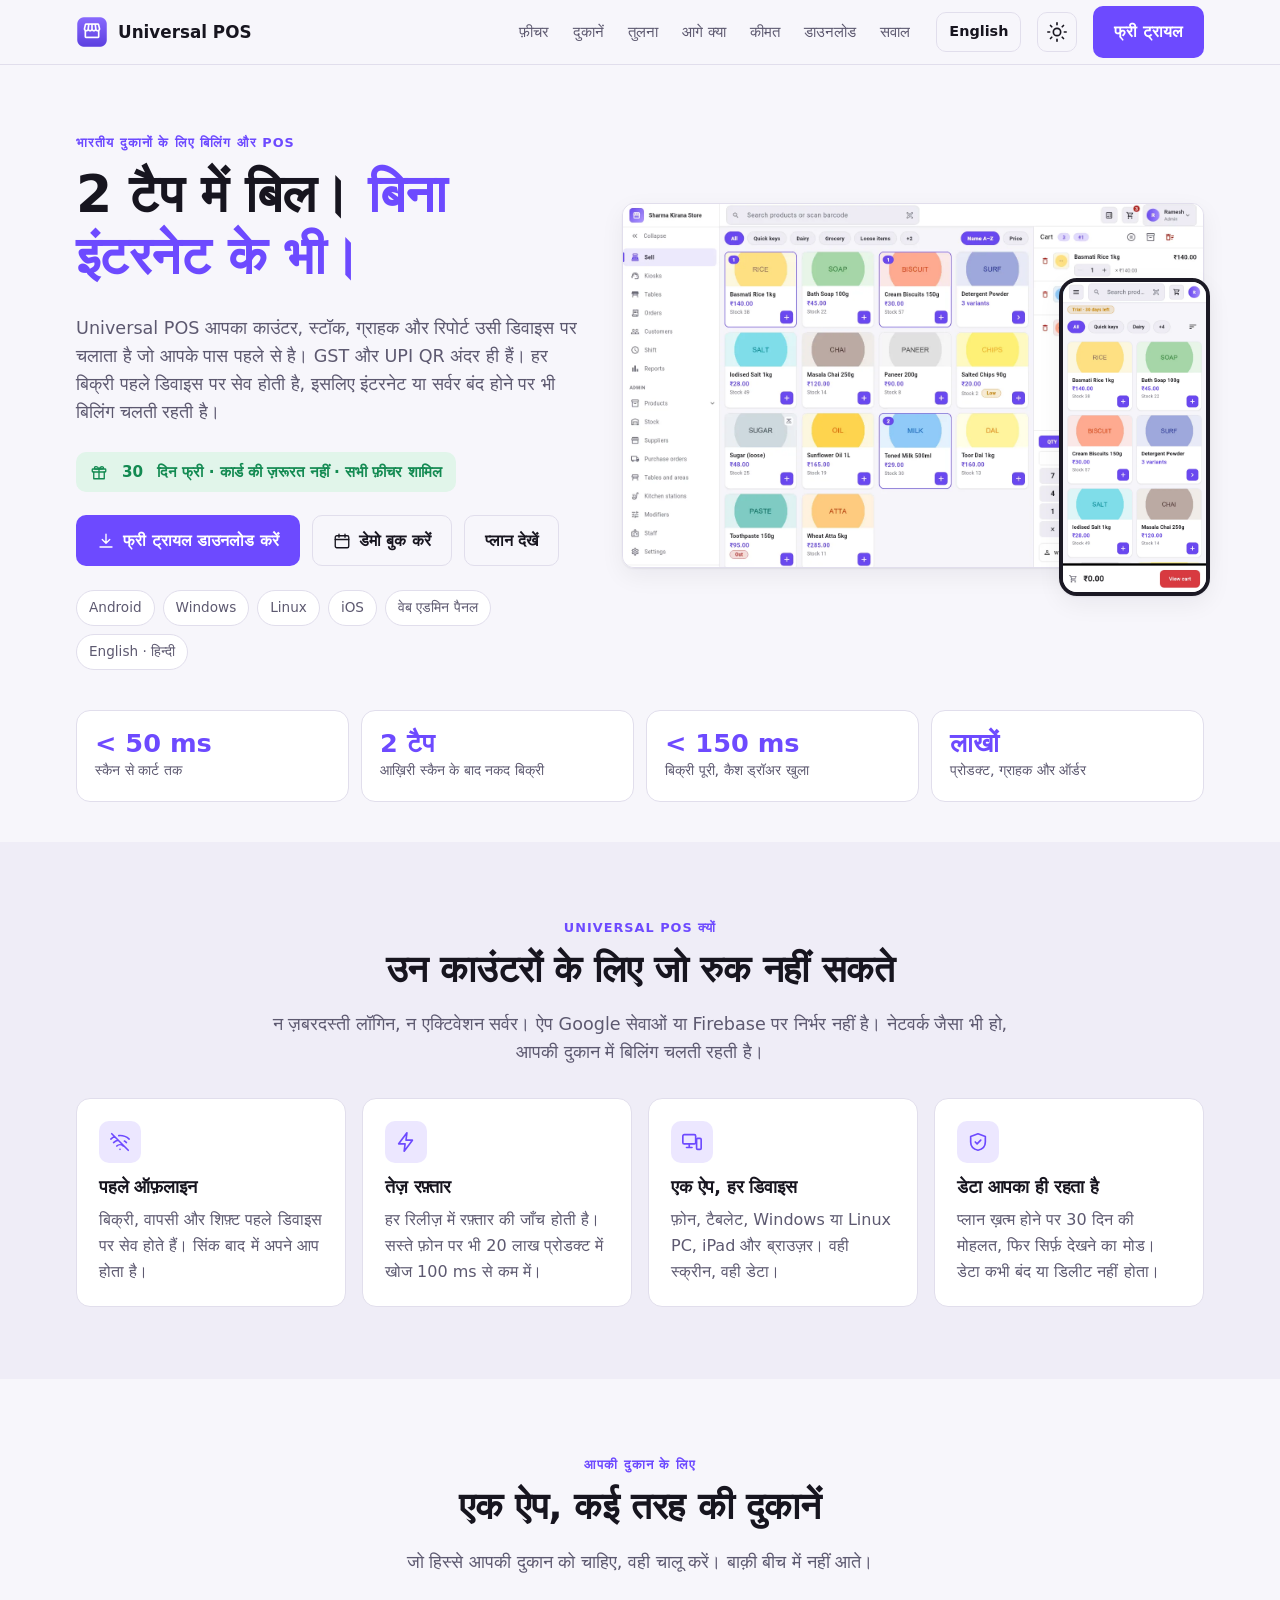
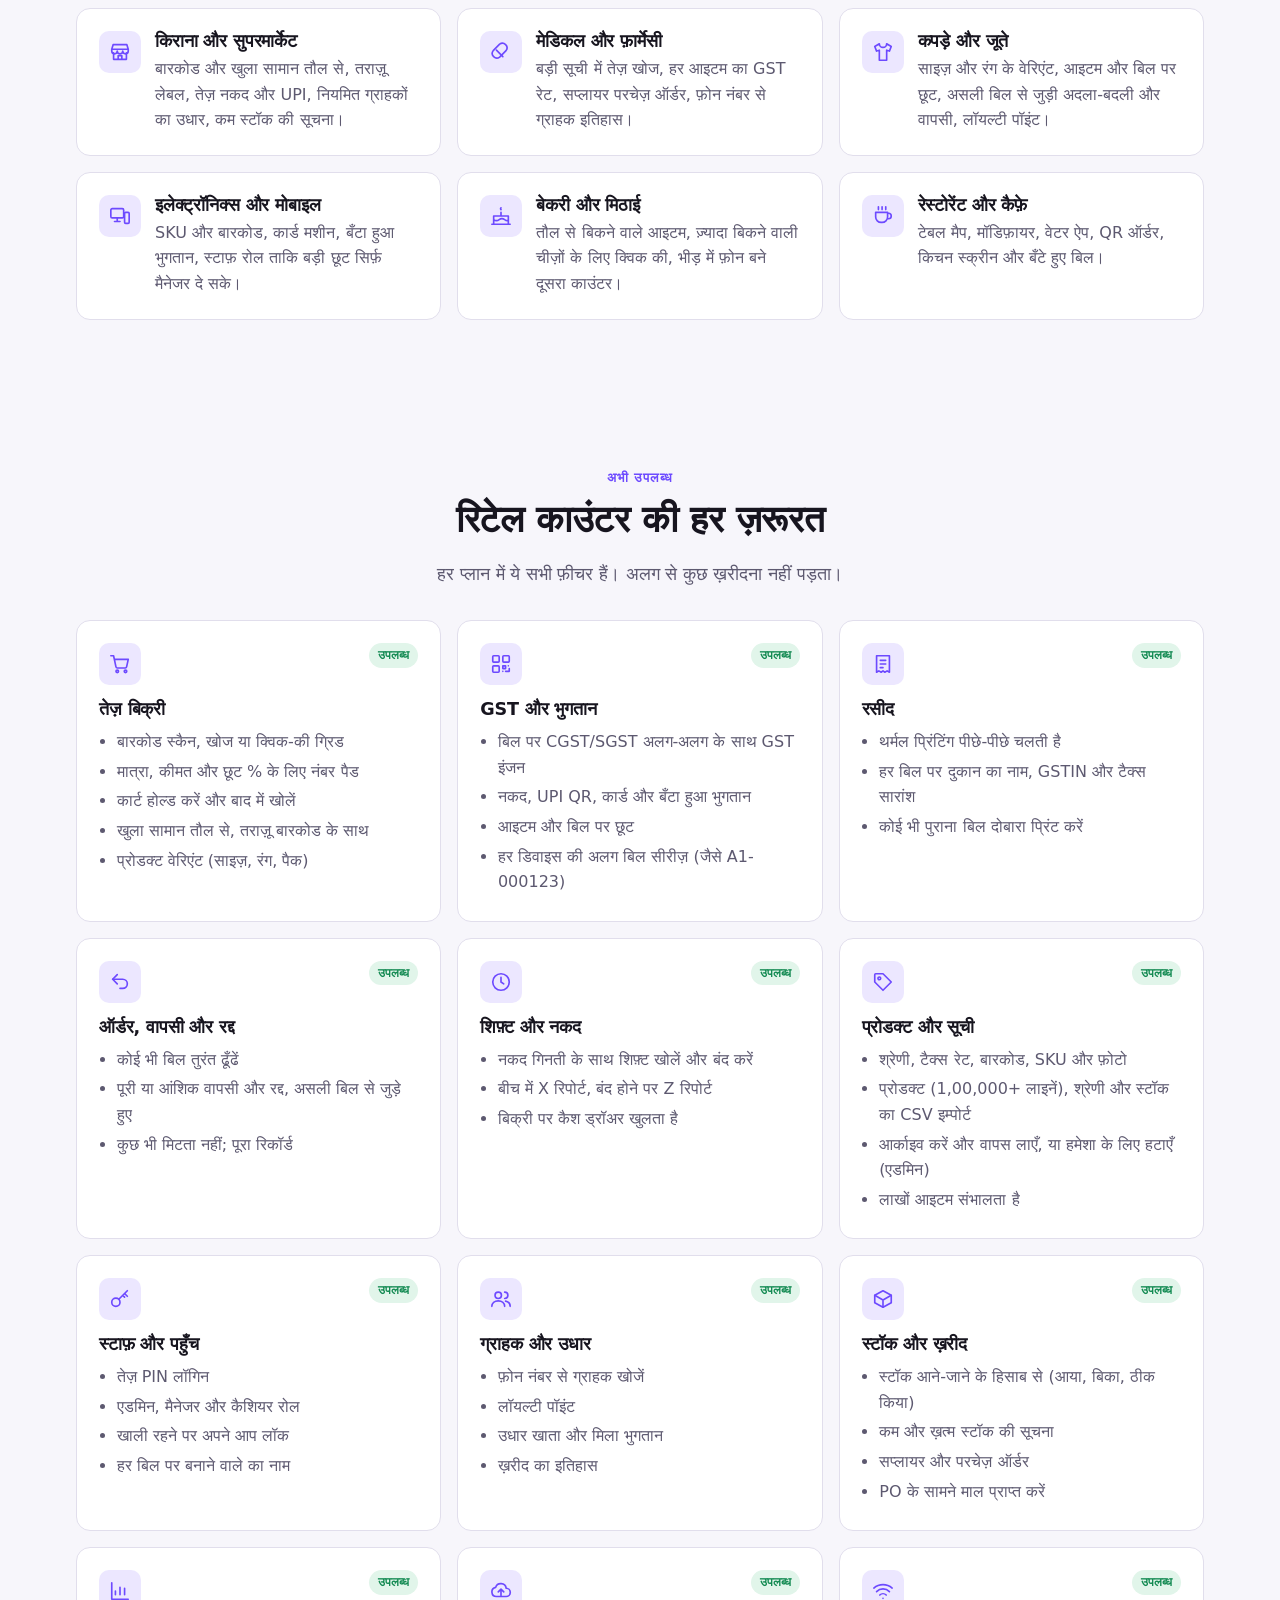
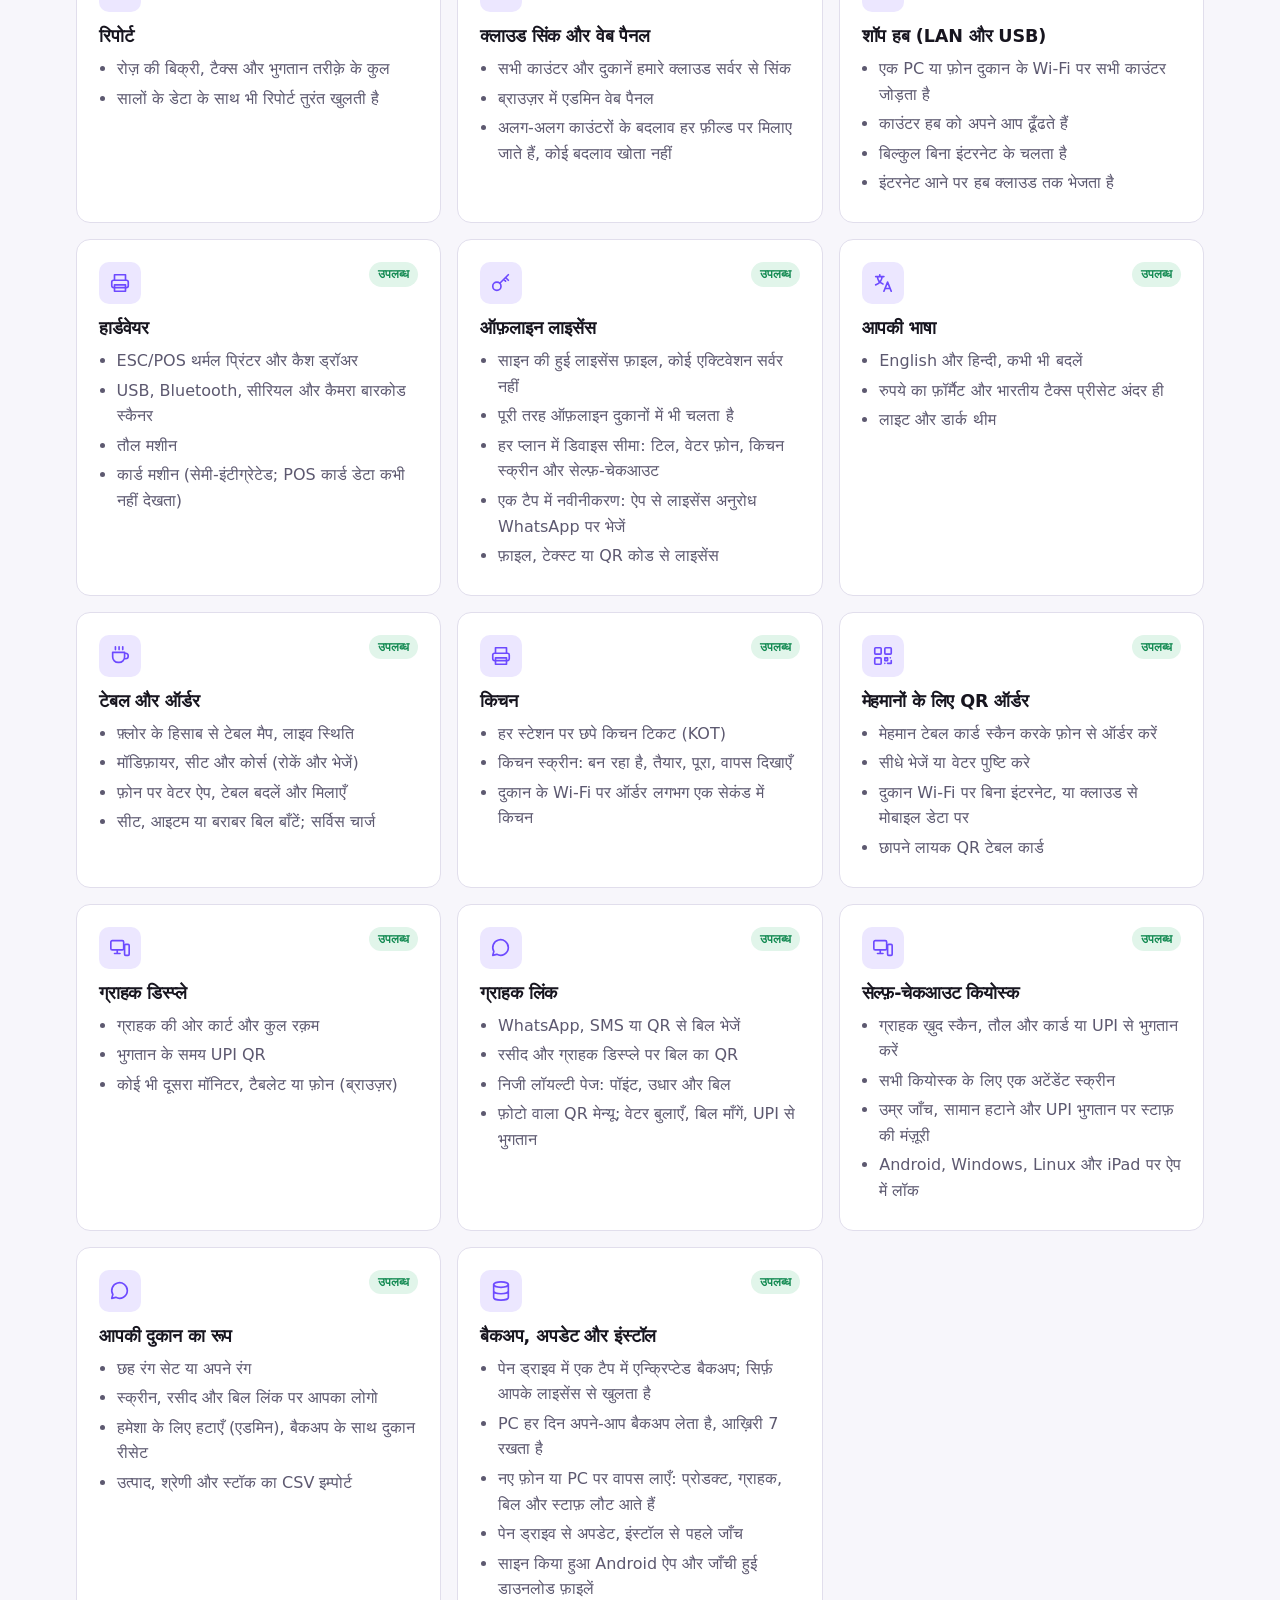
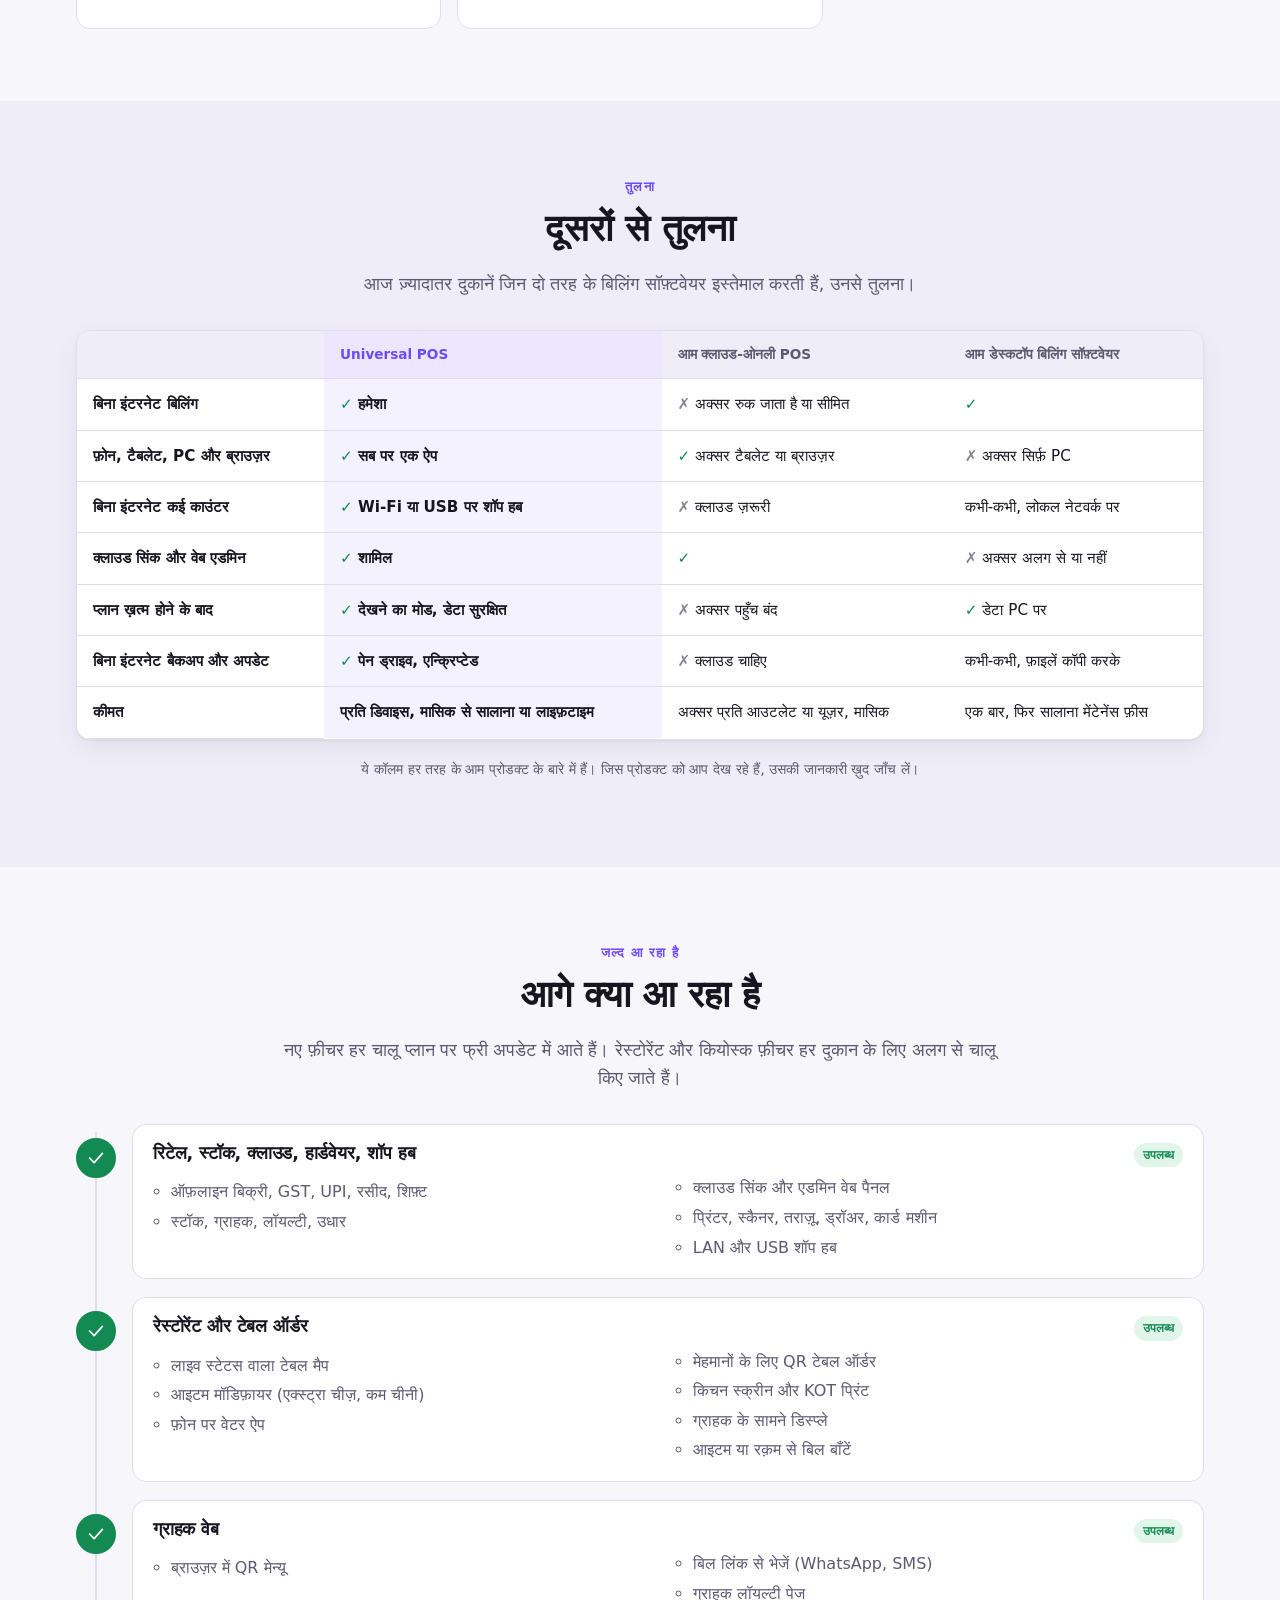
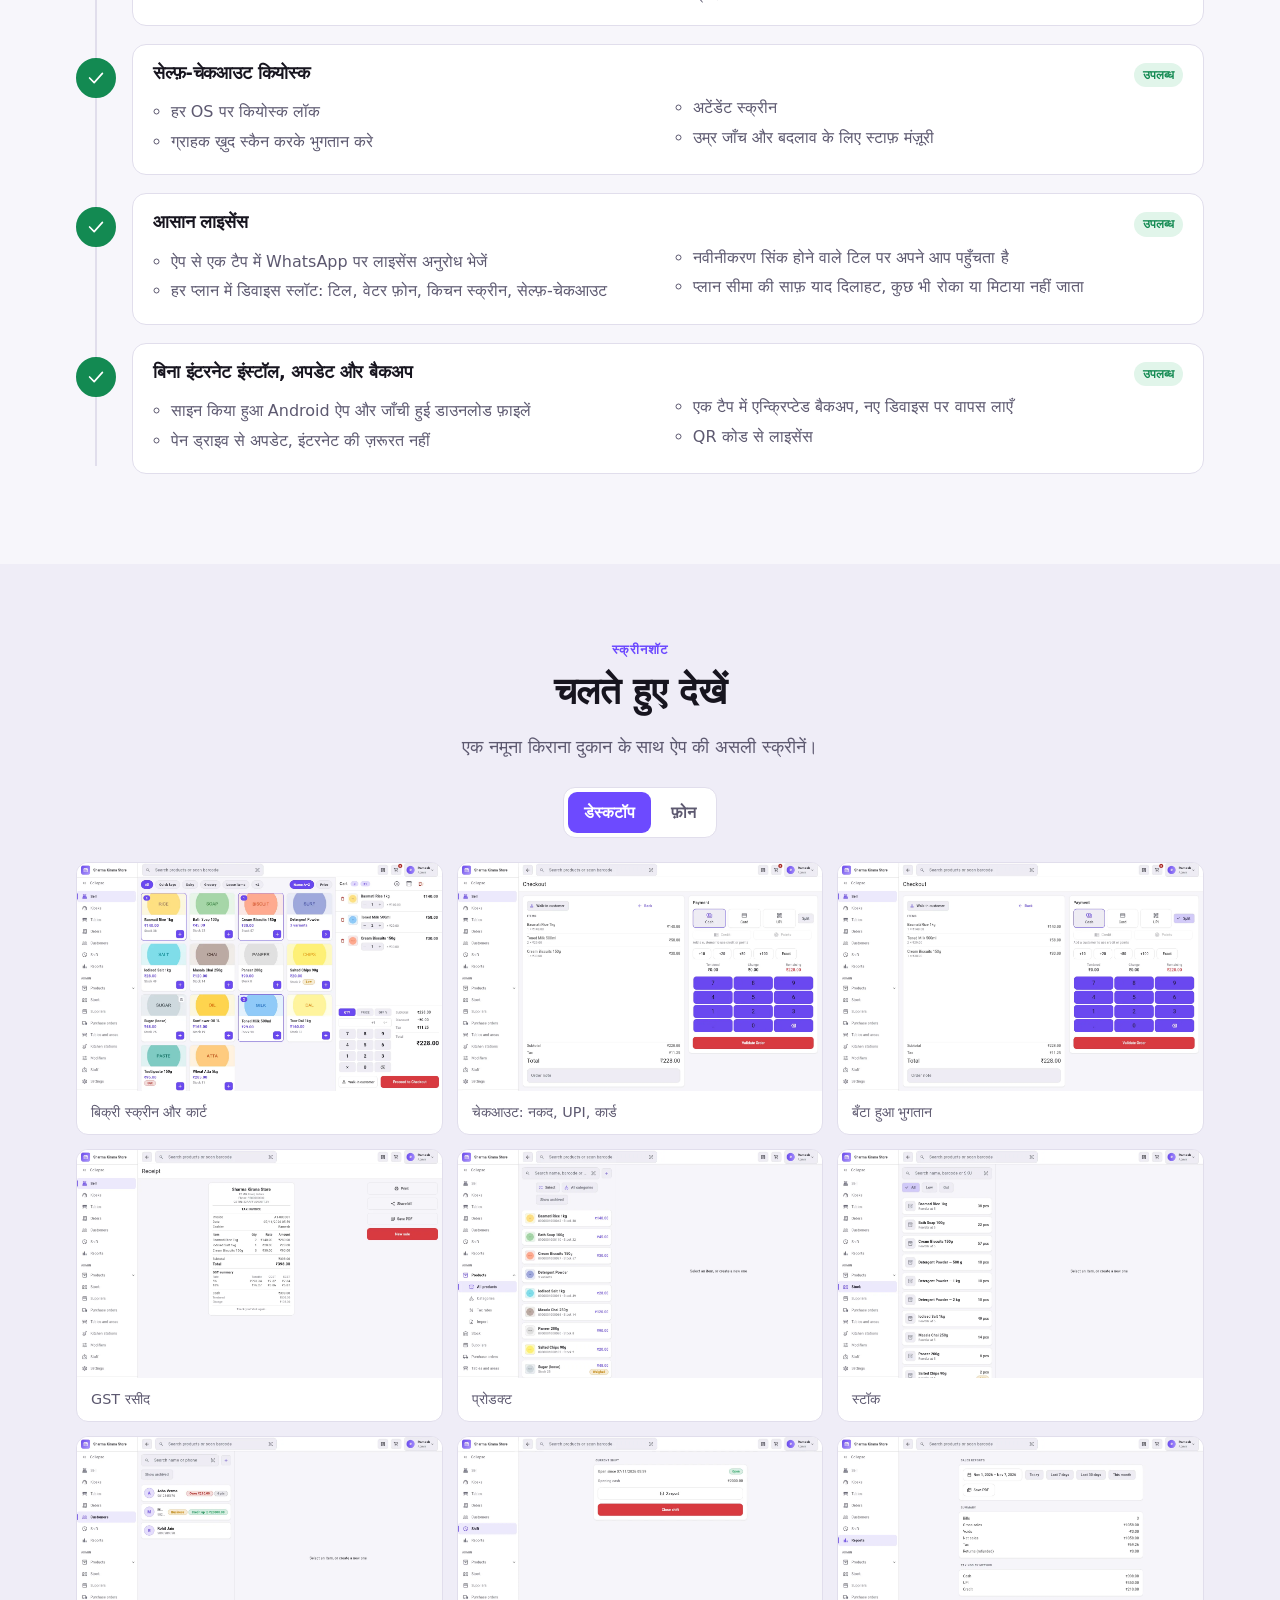
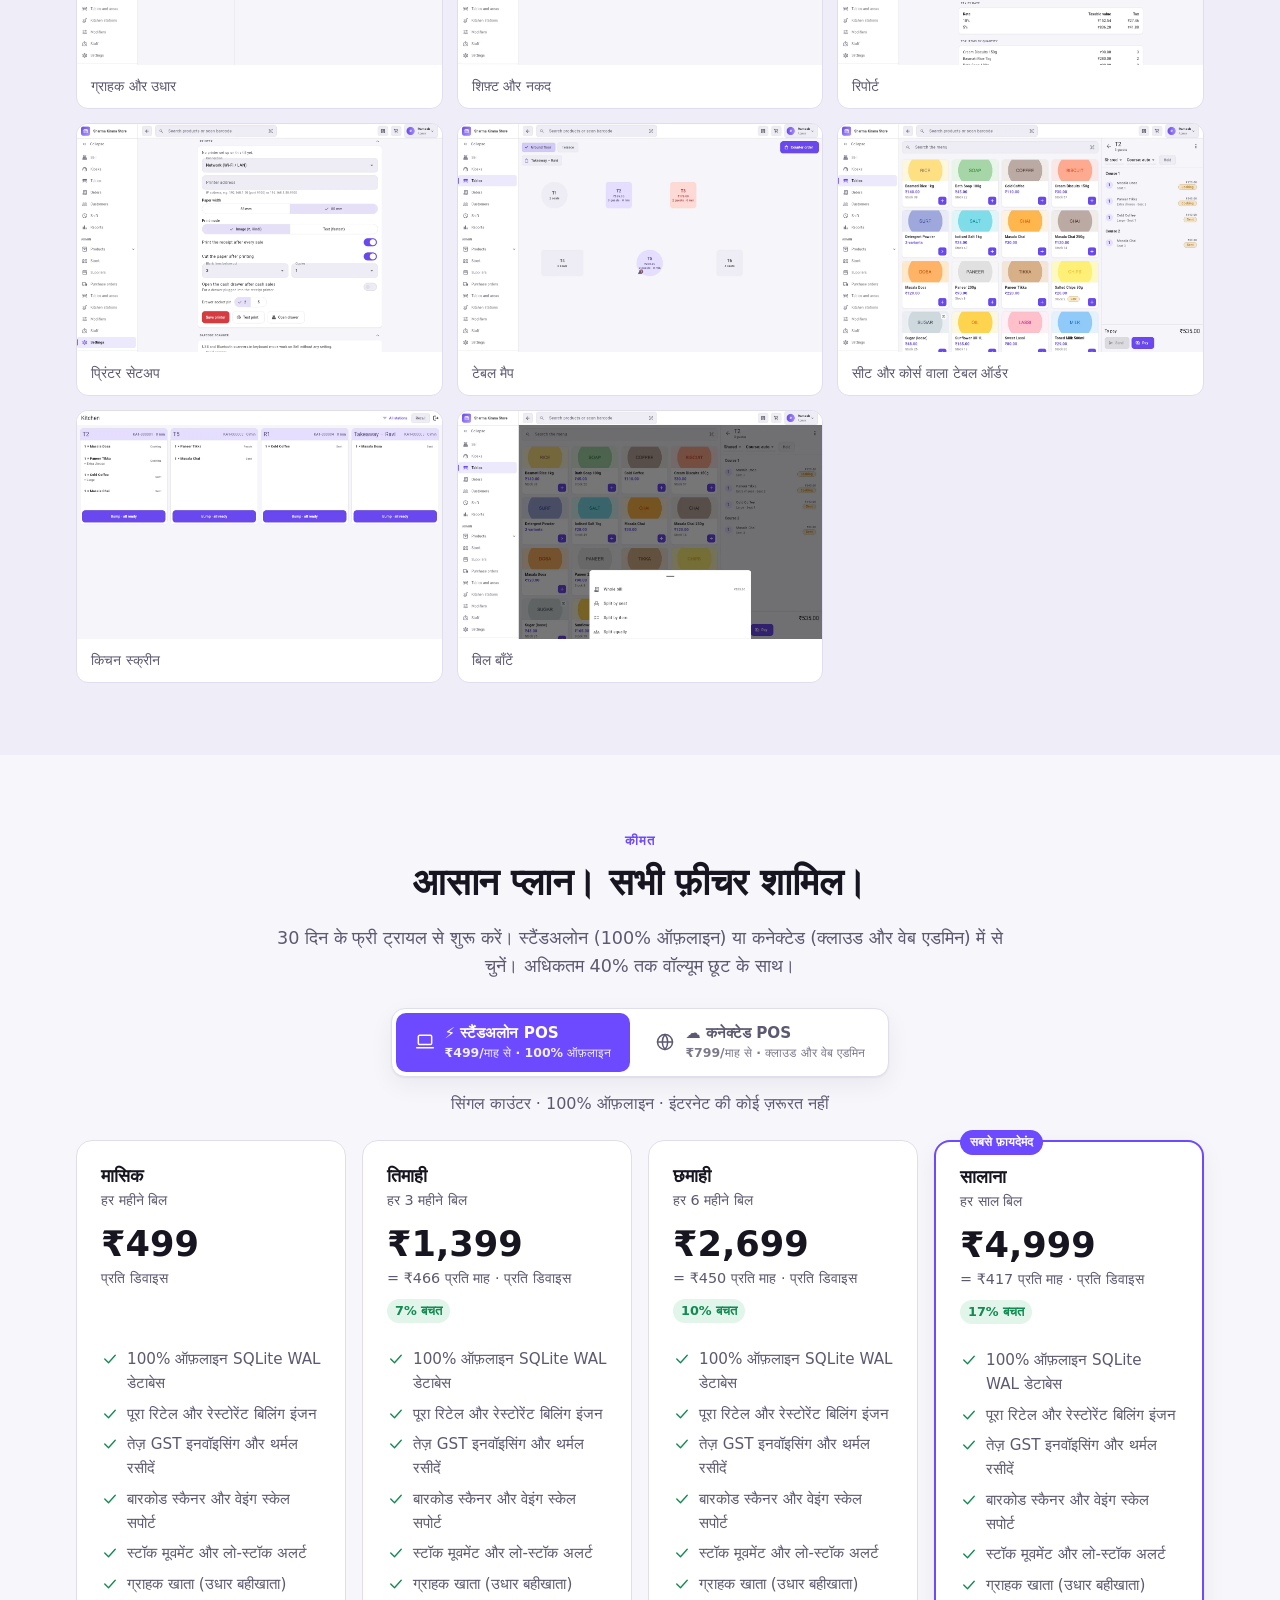
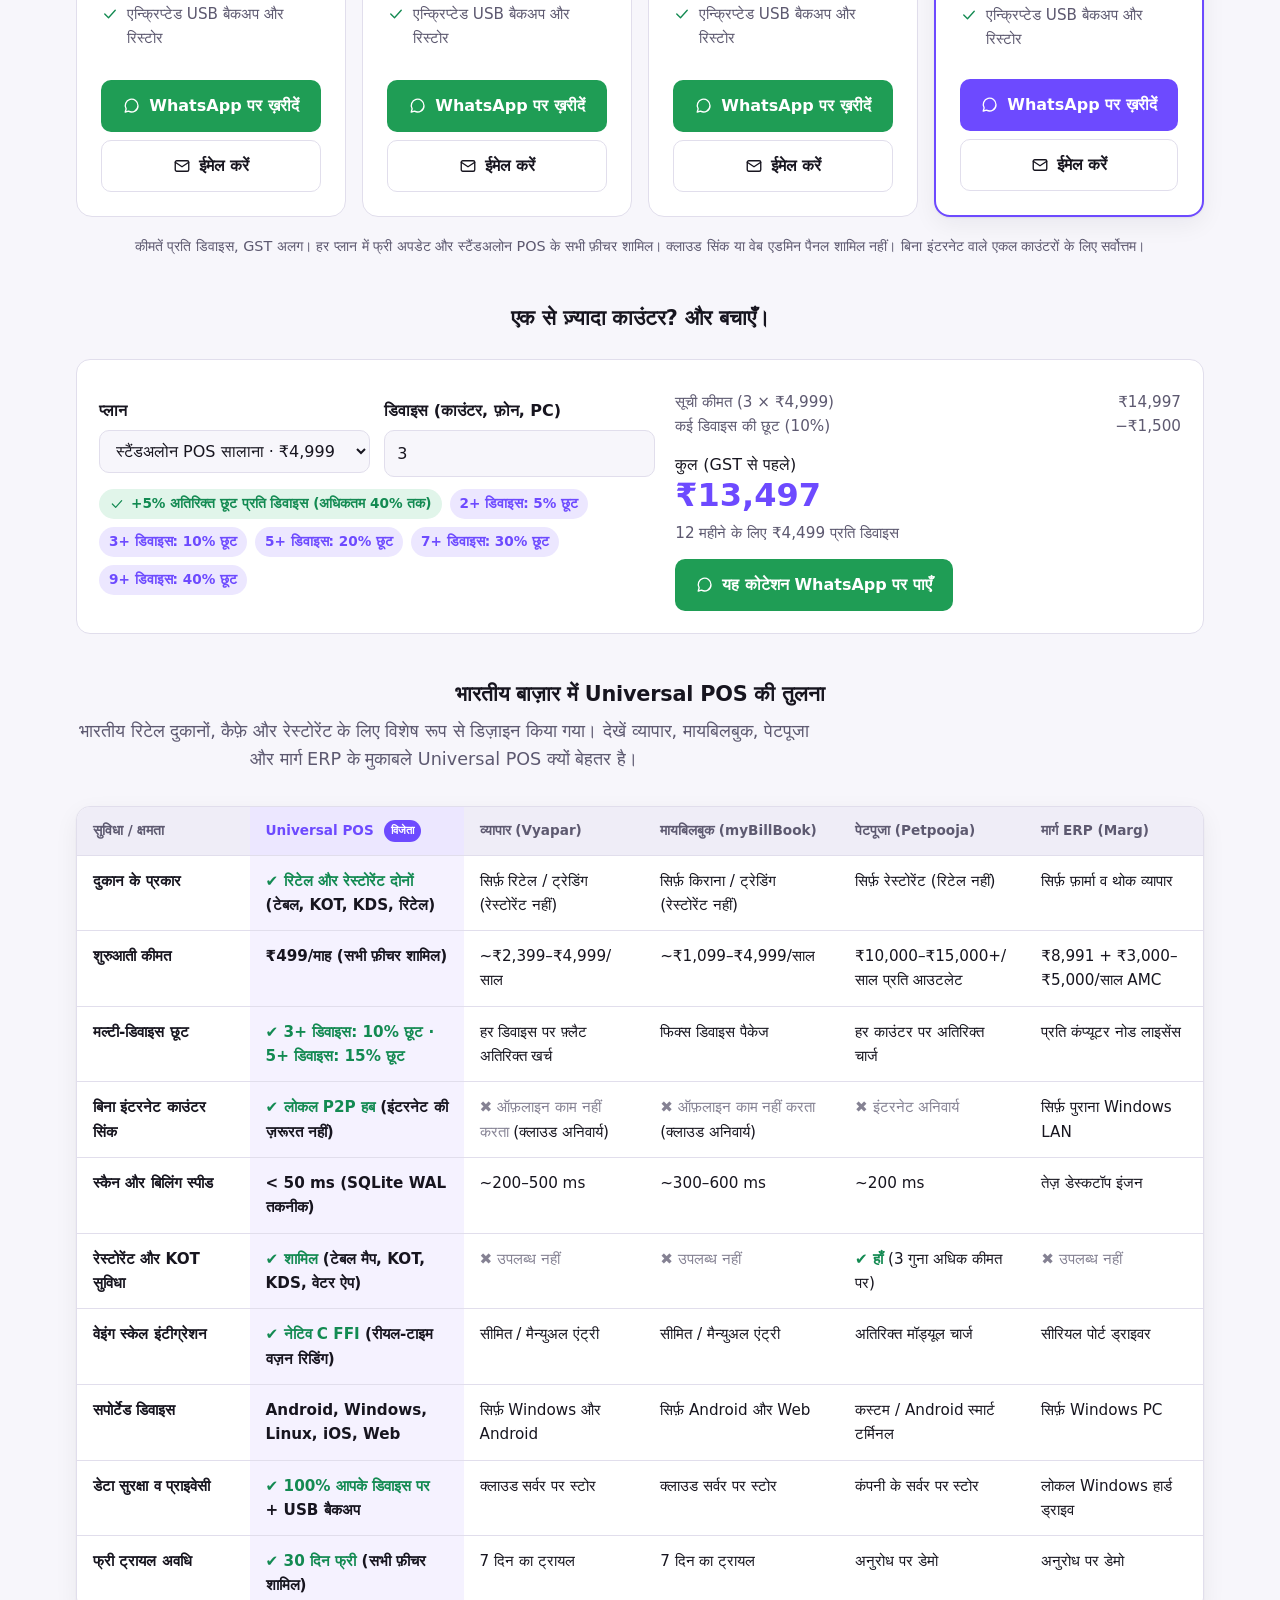
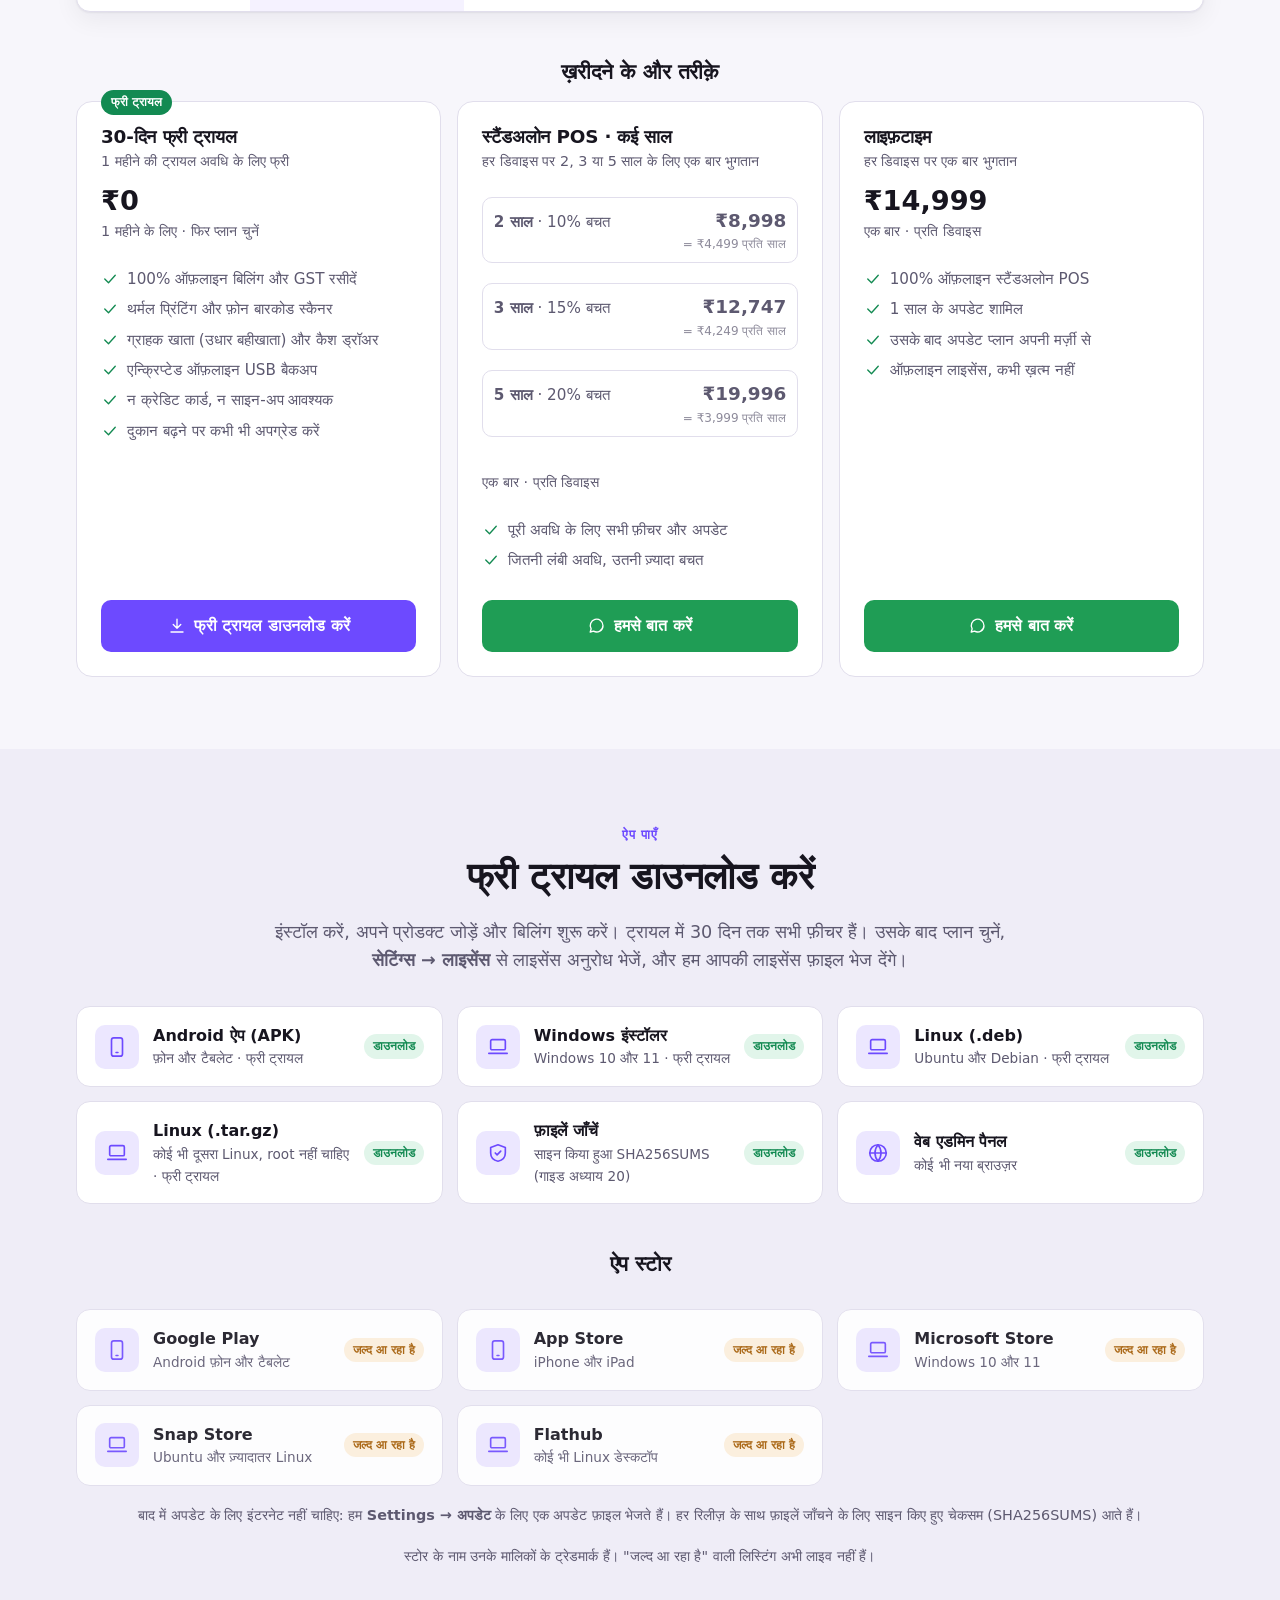
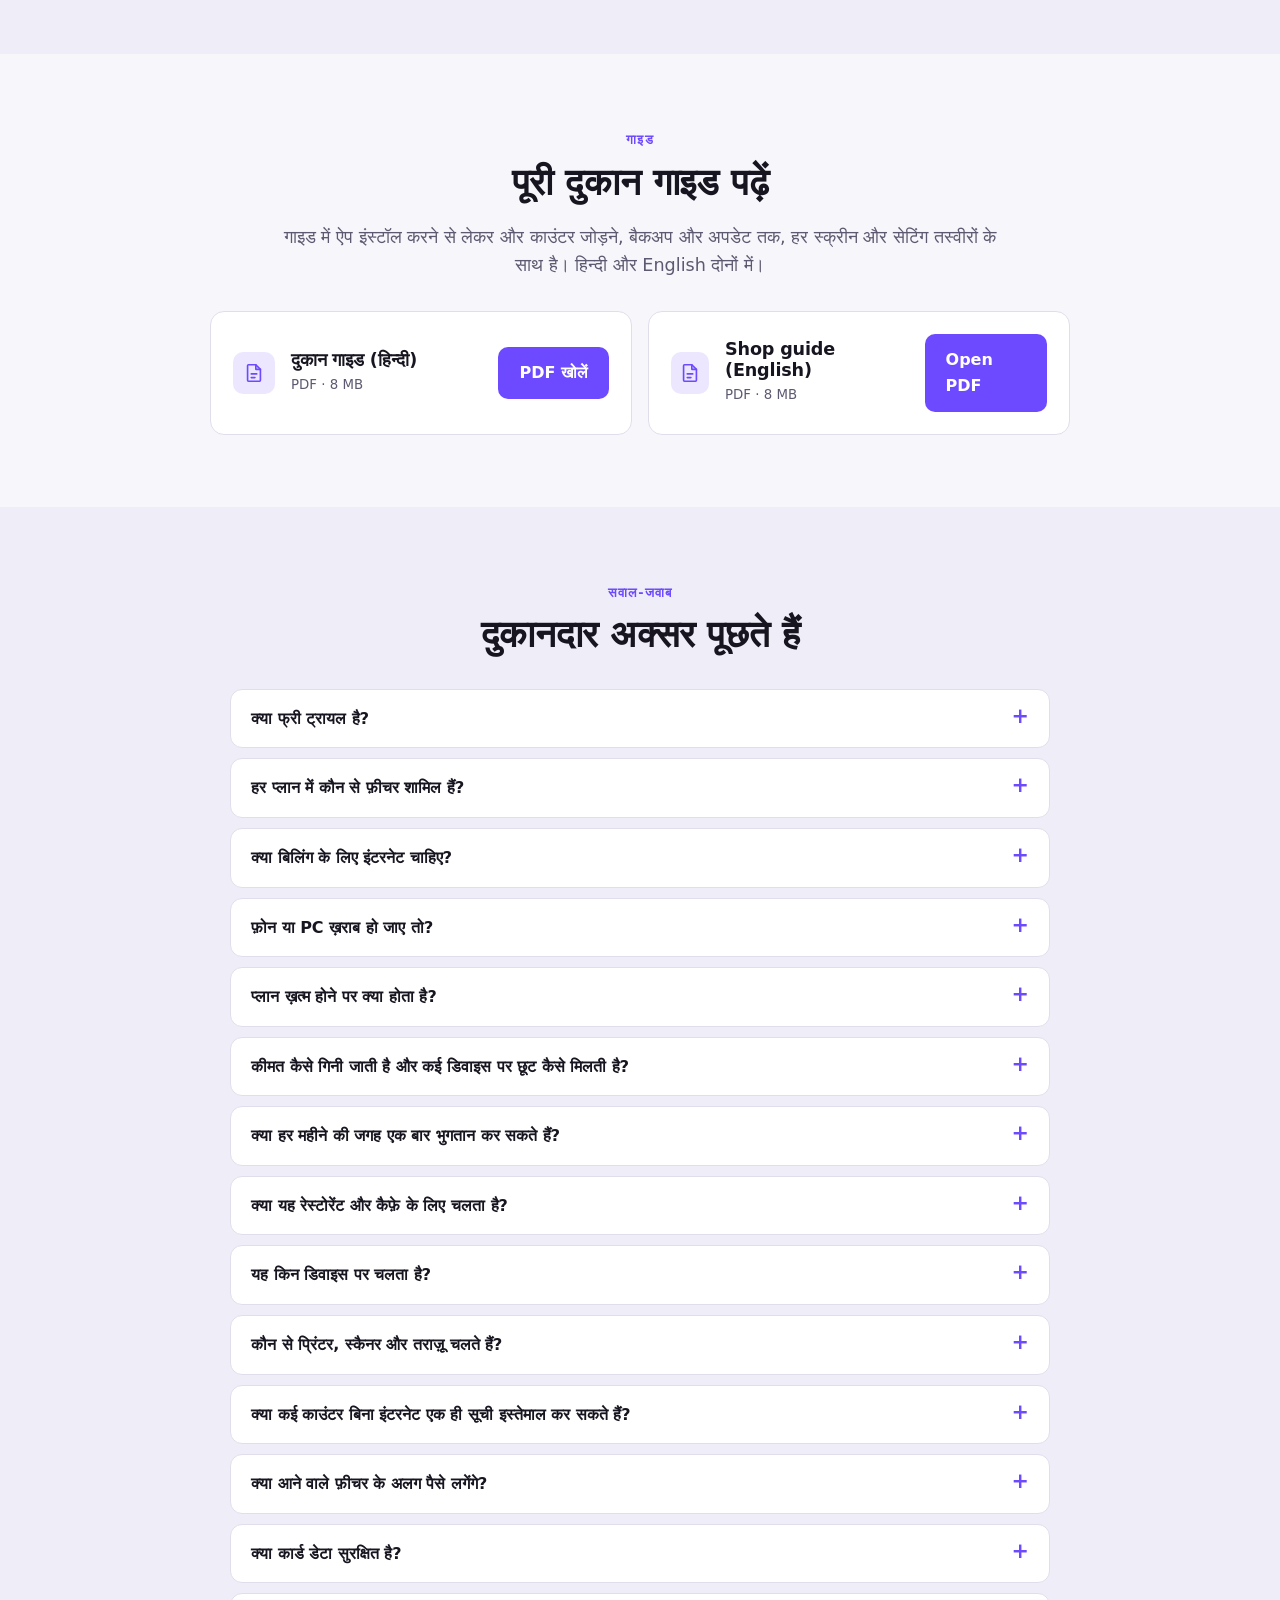
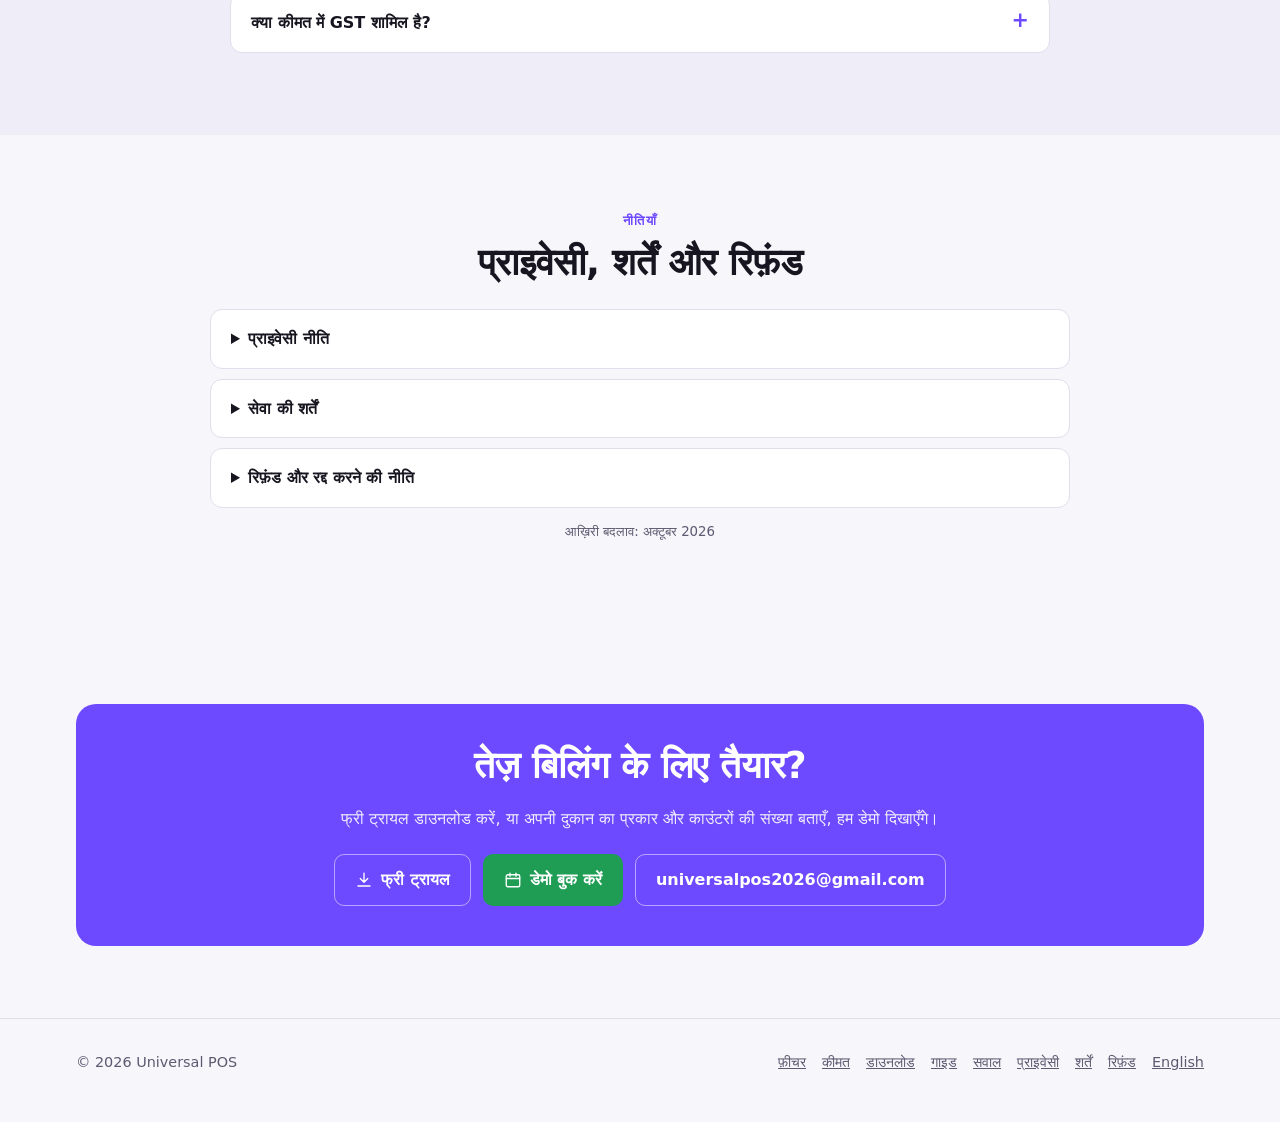
==== commit d2dd0f06: "Hide direct domain exposure in customer view; link to Web Admin Panel in background" ====
--- a/hi.html
+++ b/hi.html
@@ -164,7 +164,7 @@
           "name": "हर प्लान में कौन से फ़ीचर शामिल हैं?",
           "acceptedAnswer": {
             "@type": "Answer",
-            "text": "हर प्लान में सभी फ़ीचर शामिल हैं: पूरा रिटेल और रेस्टोरेंट बिलिंग इंजन, लोकल SQLite डेटाबेस, तेज़ GST इनवॉइसिंग, थर्मल प्रिंटिंग, बारकोड स्कैनिंग, वेइंग स्केल, काउंटरों के बीच रीयल-टाइम क्लाउड सिंक, किसी भी वेब ब्राउज़र से दुकान संभालने के लिए वेब एडमिन पैनल (panel.quantlogiq.in), फ़ोन पर लाइव बिक्री रिपोर्ट और ऑटोमैटिक बैकअप।"
+            "text": "हर प्लान में सभी फ़ीचर शामिल हैं: पूरा रिटेल और रेस्टोरेंट बिलिंग इंजन, लोकल SQLite डेटाबेस, तेज़ GST इनवॉइसिंग, थर्मल प्रिंटिंग, बारकोड स्कैनिंग, वेइंग स्केल, काउंटरों के बीच रीयल-टाइम क्लाउड सिंक, किसी भी वेब ब्राउज़र से दुकान संभालने के लिए वेब एडमिन पैनल, फ़ोन पर लाइव बिक्री रिपोर्ट और ऑटोमैटिक बैकअप।"
           }
         },
         {
@@ -823,7 +823,7 @@
     <div class="center"><span class="eyebrow">सवाल-जवाब</span><h2>दुकानदार अक्सर पूछते हैं</h2></div>
     <div class="faq">
       <details><summary>क्या फ्री ट्रायल है?</summary><p>हाँ। ऐप डाउनलोड करें और 30 दिन तक सभी फ़ीचर फ्री में इस्तेमाल करें, बिना कार्ड और बिना साइन-अप। जब तैयार हों, प्लान चुनें; आपके प्रोडक्ट और बिल वैसे ही रहते हैं।</p></details>
-      <details><summary>हर प्लान में कौन से फ़ीचर शामिल हैं?</summary><p>हर प्लान में <b>सभी फ़ीचर</b> शामिल हैं: पूरा रिटेल और रेस्टोरेंट बिलिंग इंजन, लोकल SQLite डेटाबेस, तेज़ GST बिलिंग, थर्मल रसीद प्रिंटिंग, बारकोड स्कैनर, वेइंग स्केल, काउंटरों के बीच रीयल-टाइम क्लाउड सिंक, किसी भी वेब ब्राउज़र से दुकान संभालने के लिए वेब एडमिन पैनल (<a href="https://panel.quantlogiq.in/#/admin/connect" target="_blank" rel="noopener">panel.quantlogiq.in</a>), फ़ोन पर लाइव बिक्री रिपोर्ट और ऑटोमैटिक क्लाउड बैकअप।</p></details>
+      <details><summary>हर प्लान में कौन से फ़ीचर शामिल हैं?</summary><p>हर प्लान में <b>सभी फ़ीचर</b> शामिल हैं: पूरा रिटेल और रेस्टोरेंट बिलिंग इंजन, लोकल SQLite डेटाबेस, तेज़ GST बिलिंग, थर्मल रसीद प्रिंटिंग, बारकोड स्कैनर, वेइंग स्केल, काउंटरों के बीच रीयल-टाइम क्लाउड सिंक, किसी भी वेब ब्राउज़र से दुकान संभालने के लिए <a href="https://panel.quantlogiq.in/#/admin/connect" target="_blank" rel="noopener">वेब एडमिन पैनल</a>, फ़ोन पर लाइव बिक्री रिपोर्ट और ऑटोमैटिक क्लाउड बैकअप।</p></details>
       <details><summary>क्या बिलिंग के लिए इंटरनेट चाहिए?</summary><p>नहीं। हर बिक्री पहले डिवाइस पर सेव होती है। इंटरनेट सिर्फ़ क्लाउड सिंक के लिए है, जो इंटरनेट लौटने पर अपने आप पूरा हो जाता है। बैकअप और अपडेट पेन ड्राइव से होते हैं।</p></details>
       <details><summary>फ़ोन या PC ख़राब हो जाए तो?</summary><p><b>Settings → बैकअप</b> से पेन ड्राइव में बैकअप लें (PC हर दिन अपने-आप ले सकता है)। नए डिवाइस पर <b>बैकअप से वापस लाएँ</b> चुनें, फ़ाइल और दुकान का लाइसेंस दें: प्रोडक्ट, ग्राहक, बिल और स्टाफ़ वापस आ जाते हैं। फ़ाइल एन्क्रिप्टेड है और सिर्फ़ आपके लाइसेंस से खुलती है।</p></details>
       <details><summary>प्लान ख़त्म होने पर क्या होता है?</summary><p>30 दिन की मोहलत मिलती है और ऊपर याद दिलाने वाली पट्टी दिखती है। उसके बाद ऐप सिर्फ़ देखने के मोड में चला जाता है: हर बिल, रिपोर्ट और ग्राहक दिखते रहते हैं, लेकिन रिन्यू करने तक नई बिक्री नहीं होती। डेटा कभी बंद या डिलीट नहीं होता।</p></details>
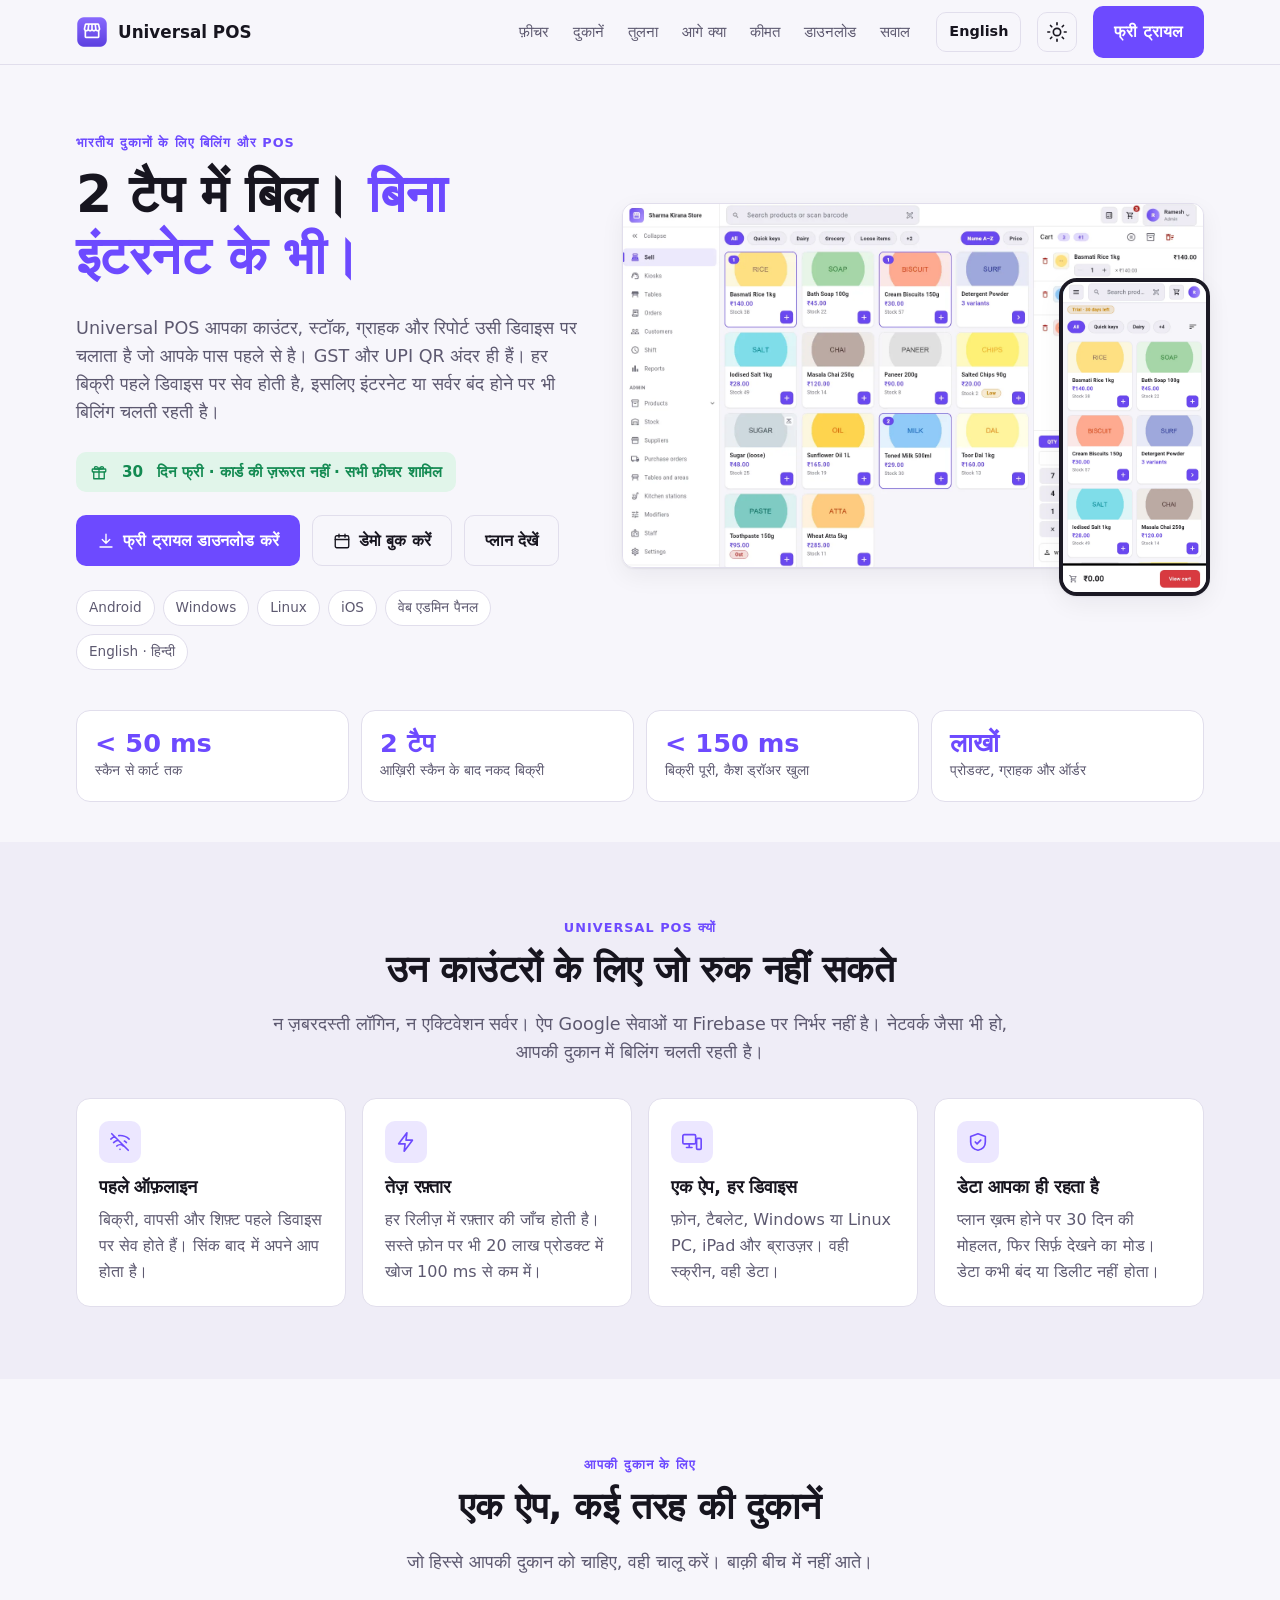
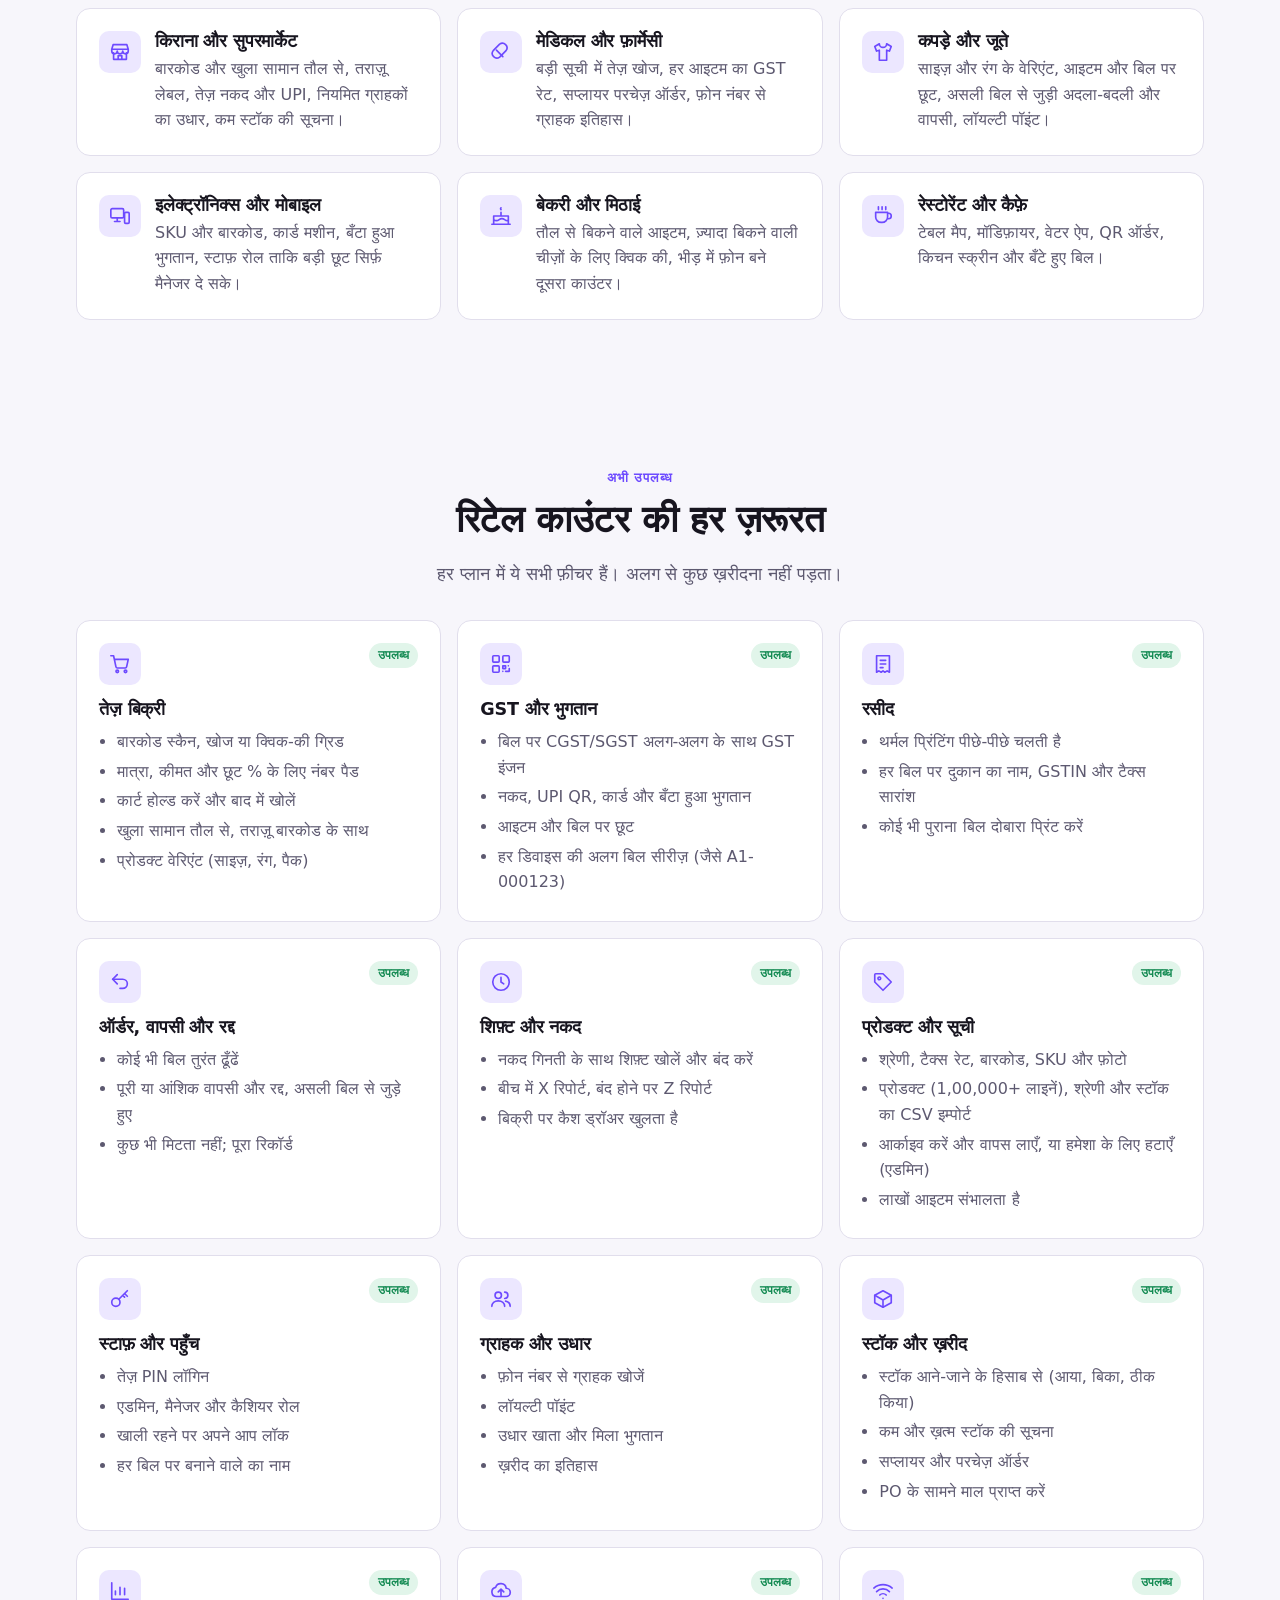
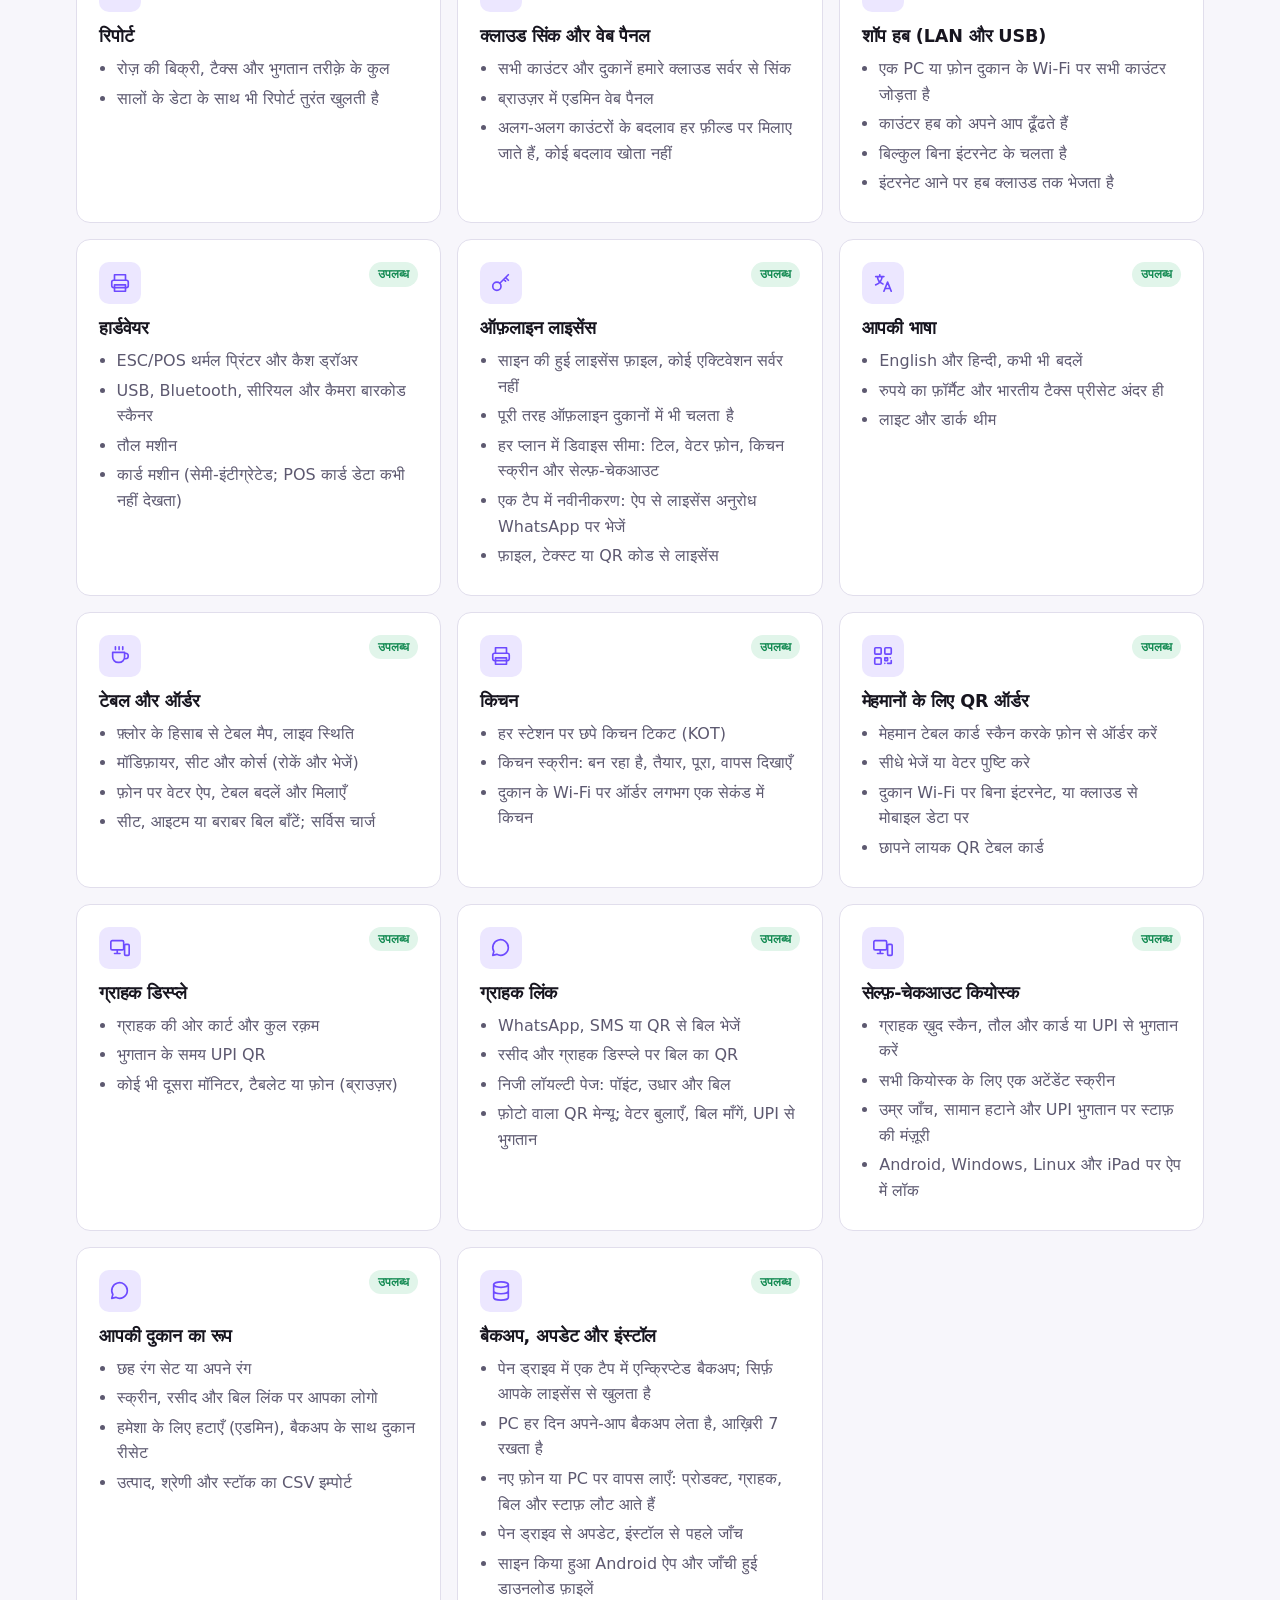
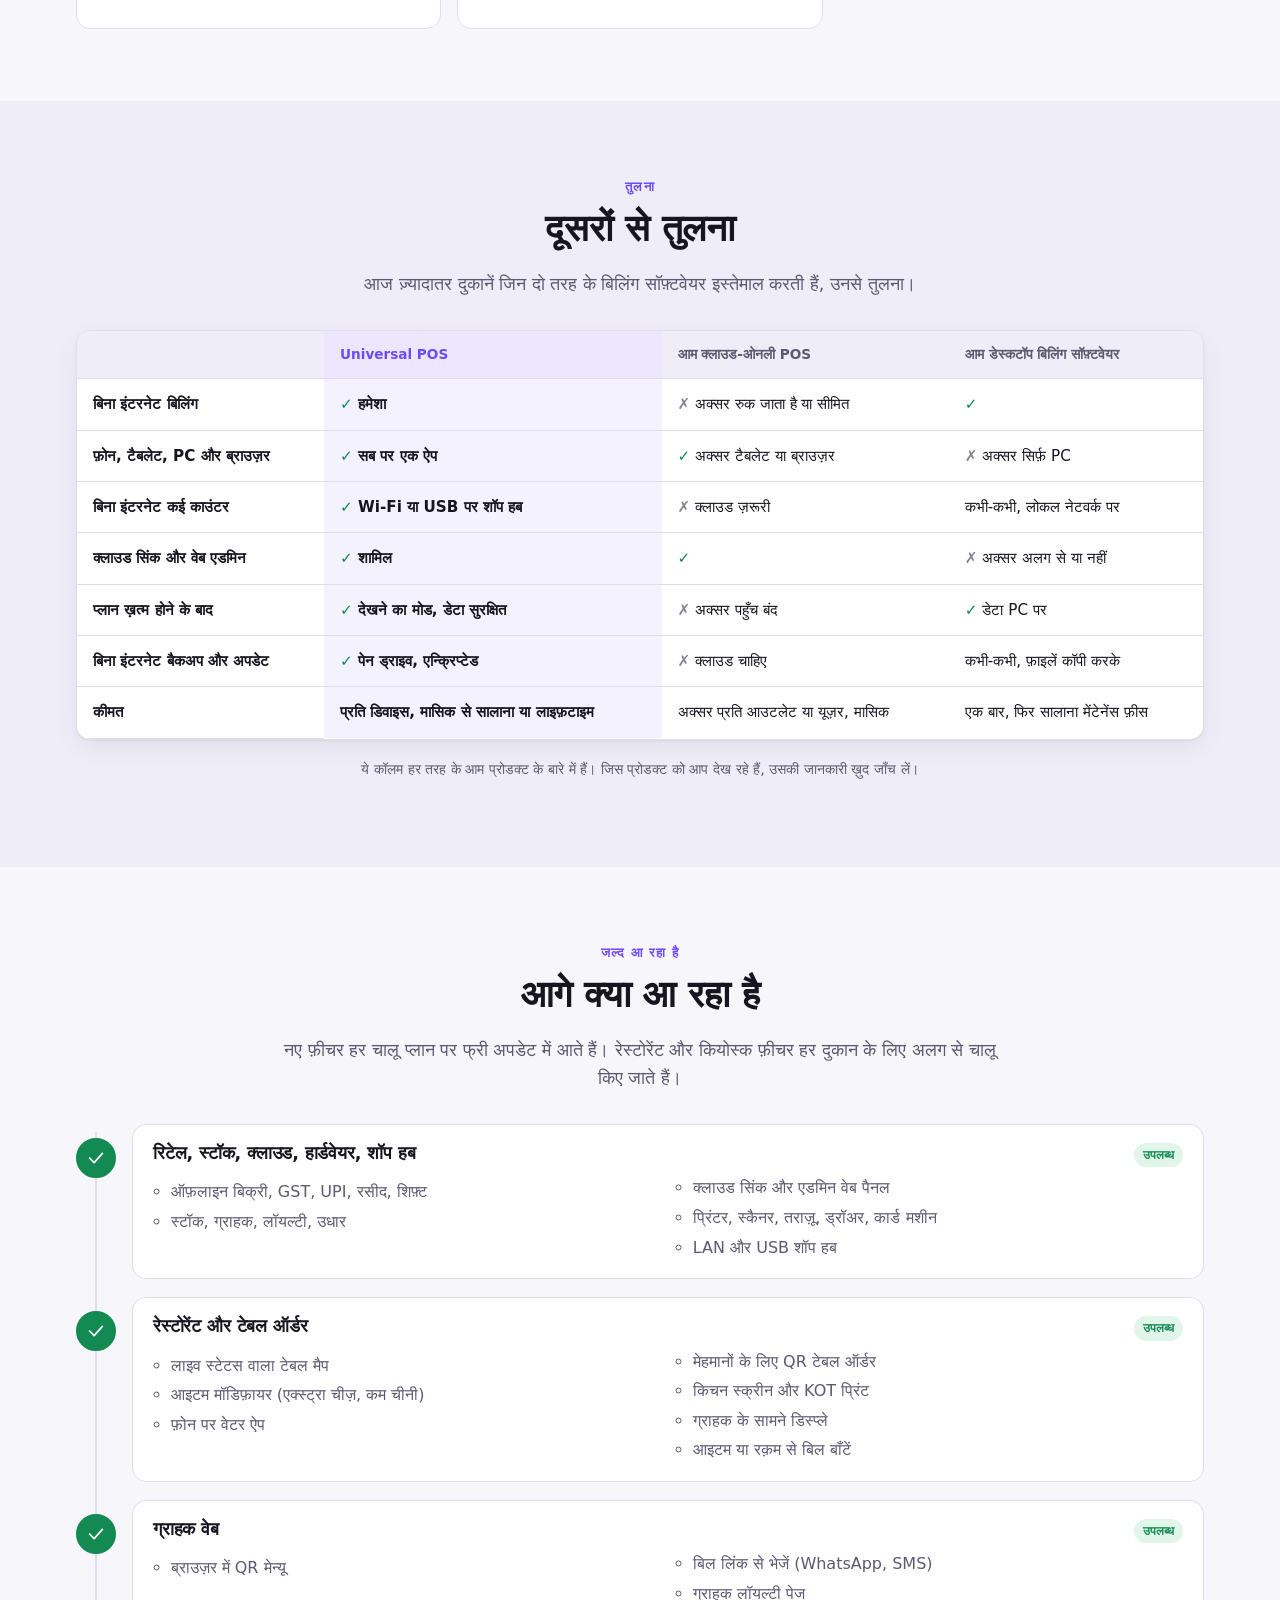
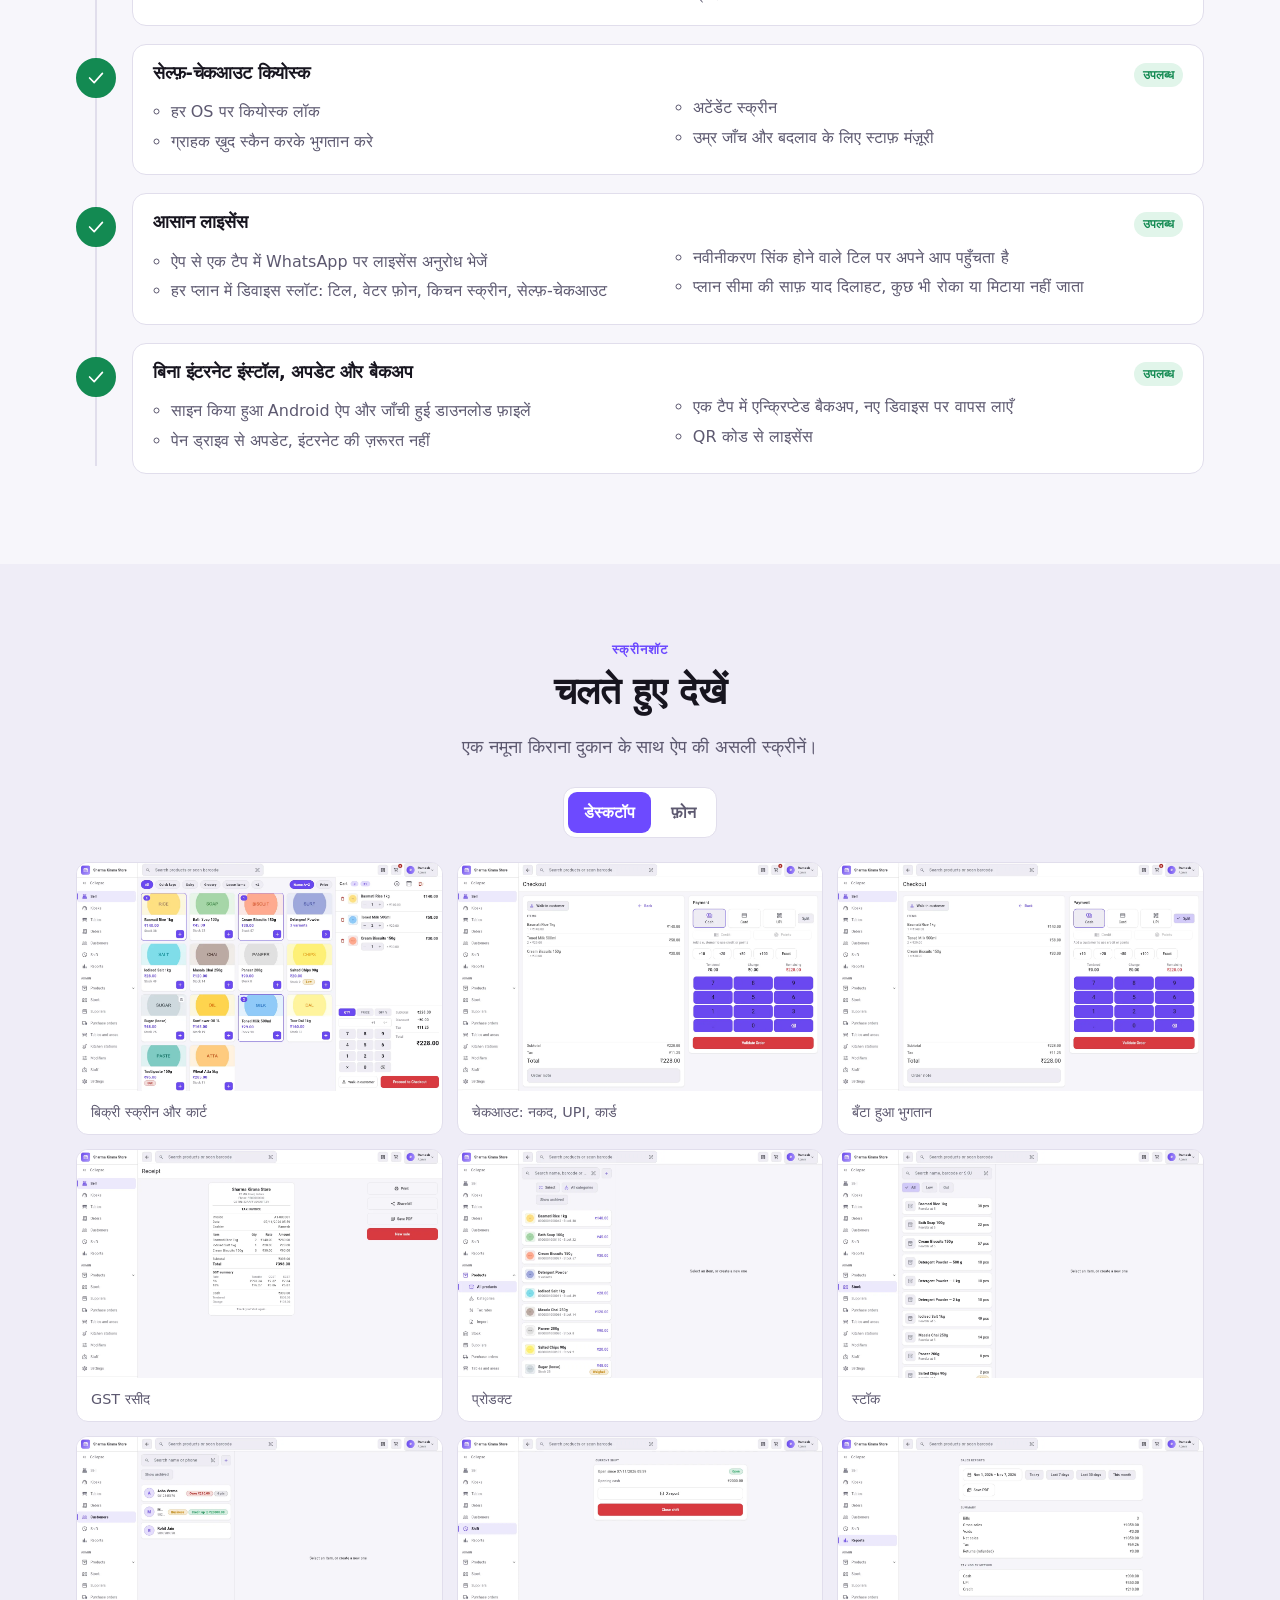
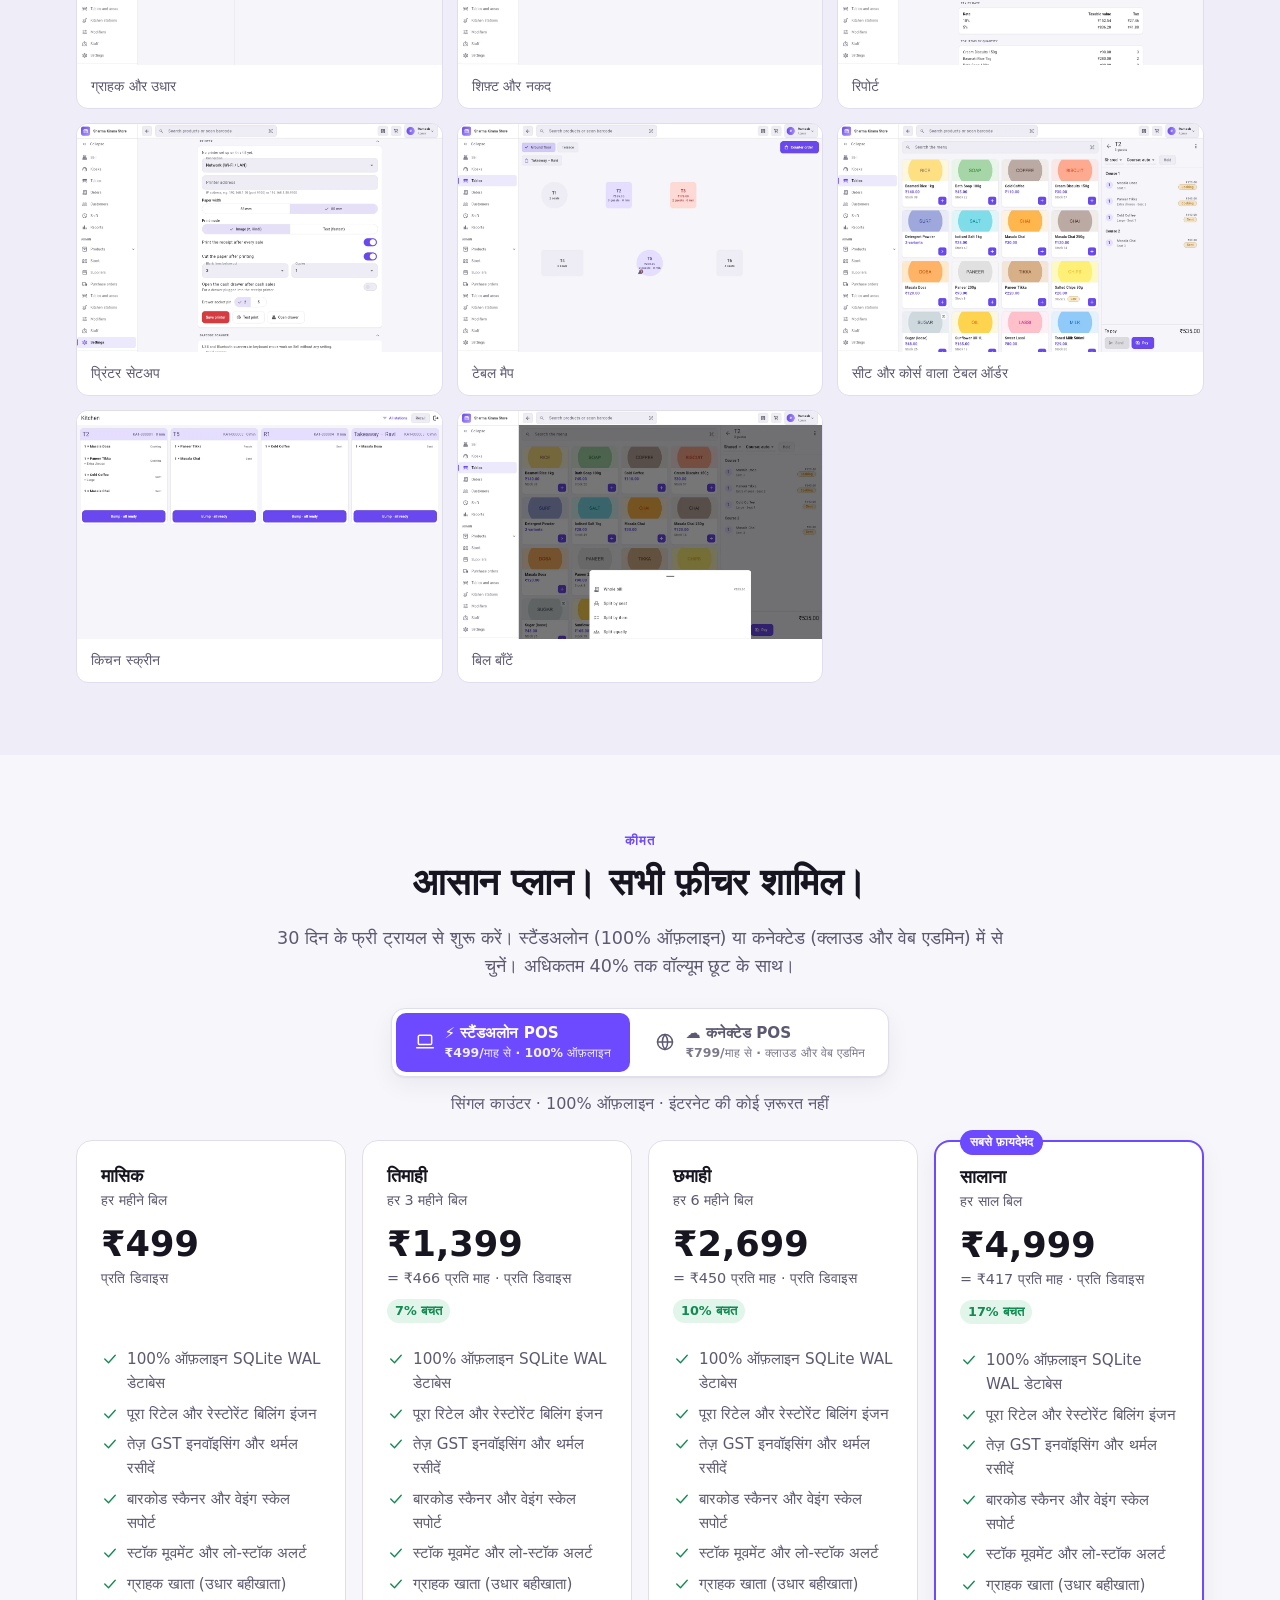
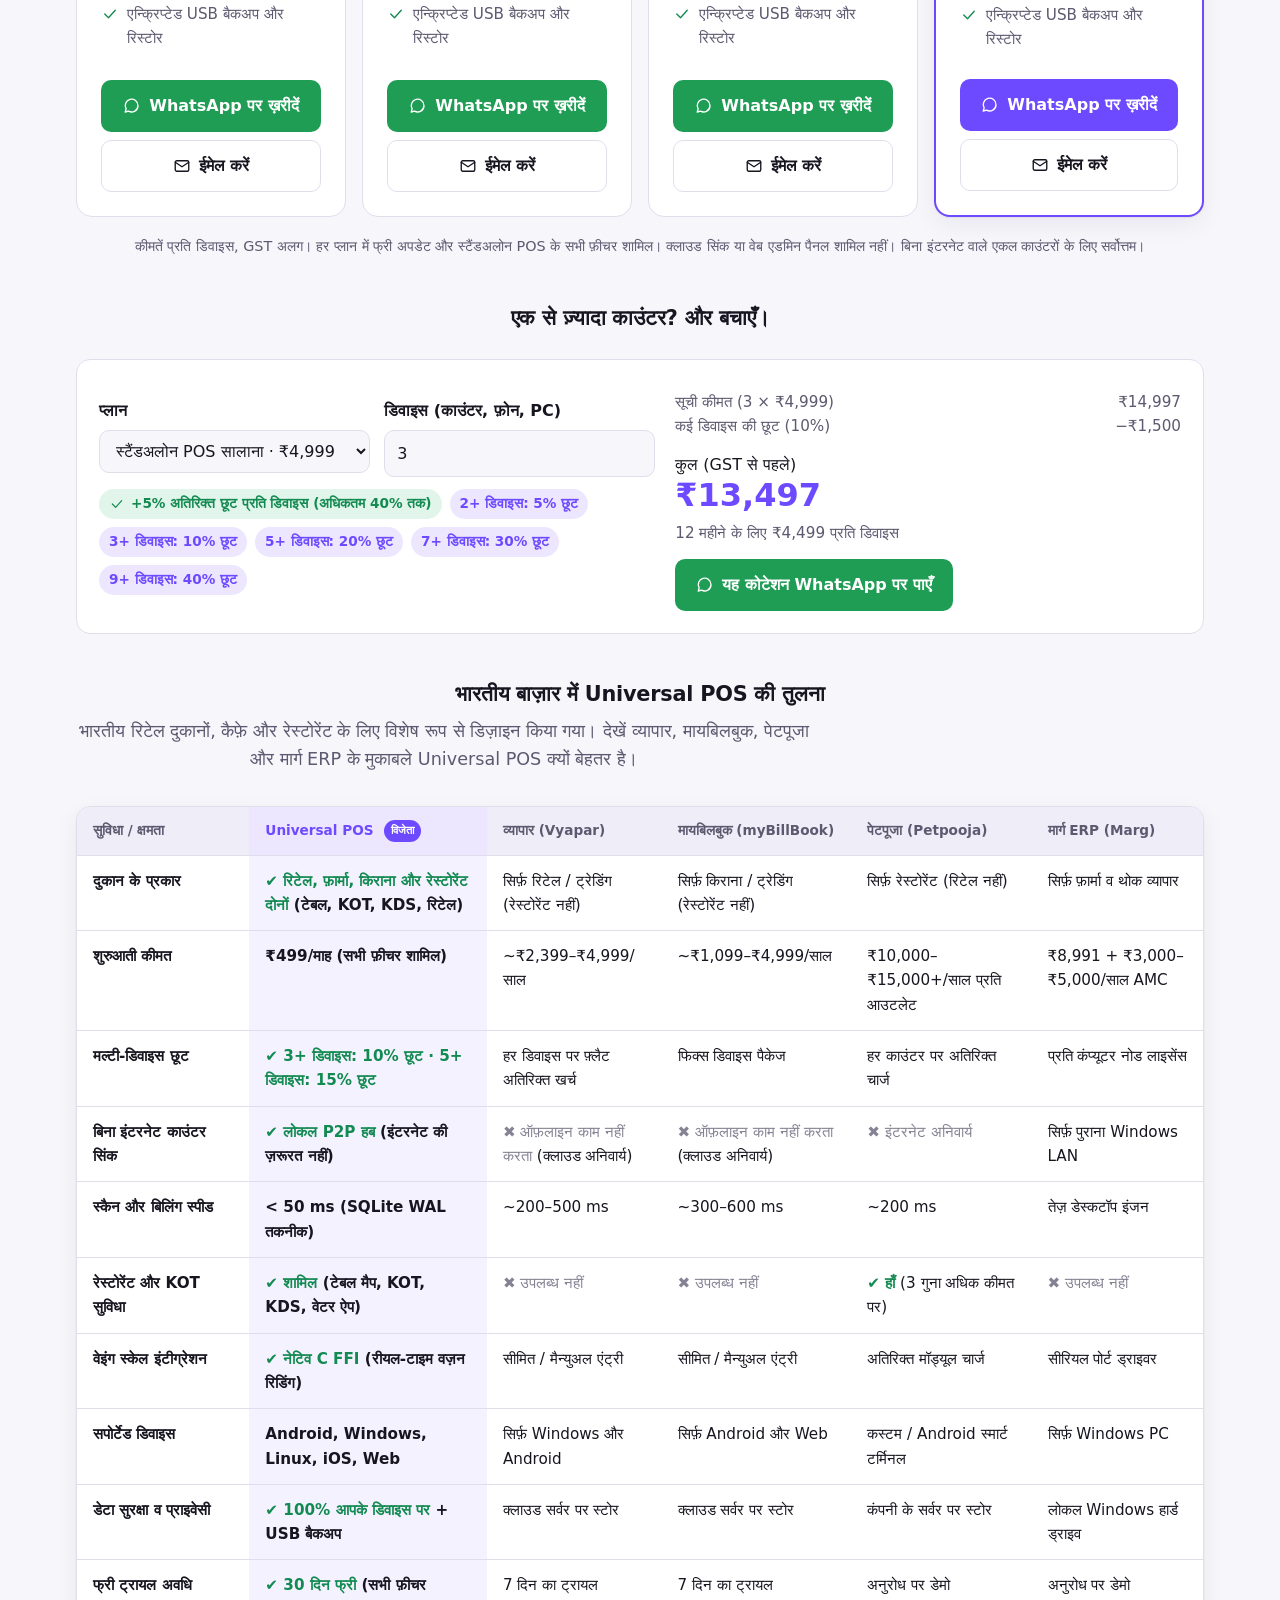
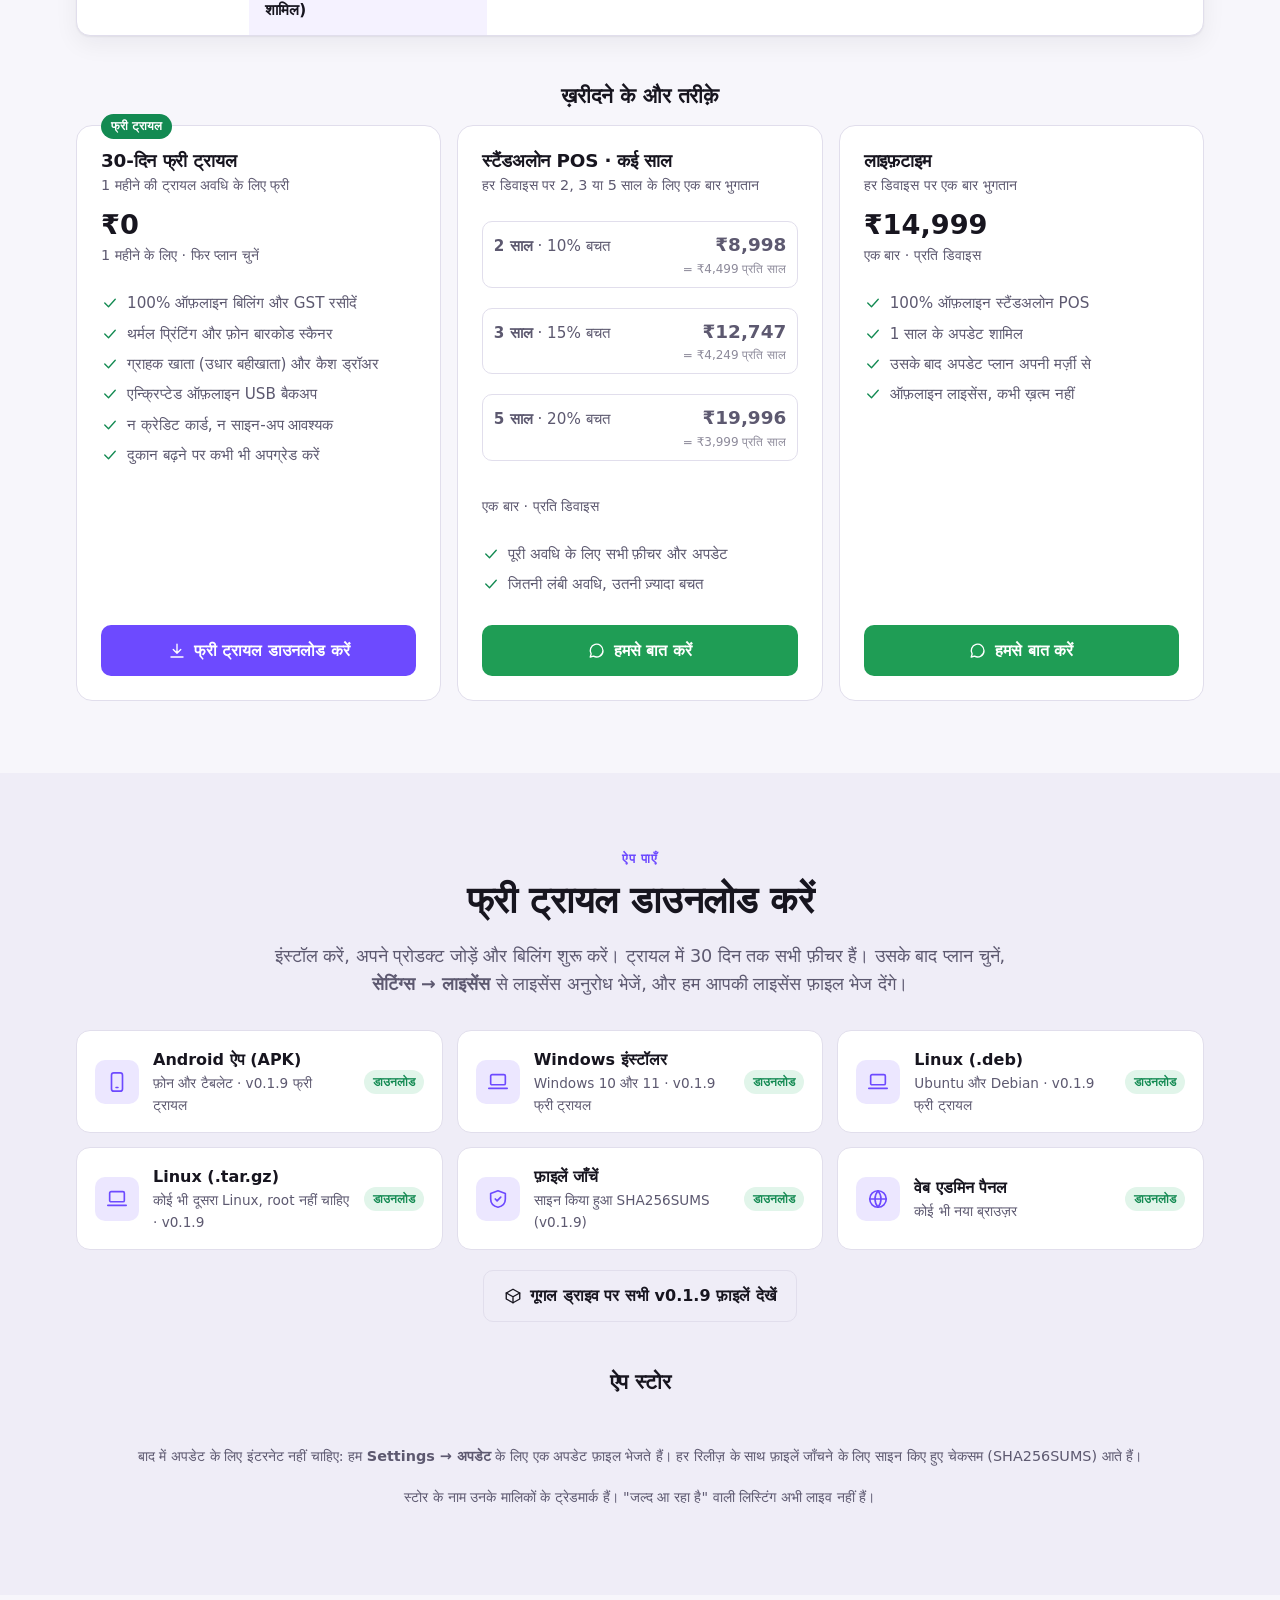
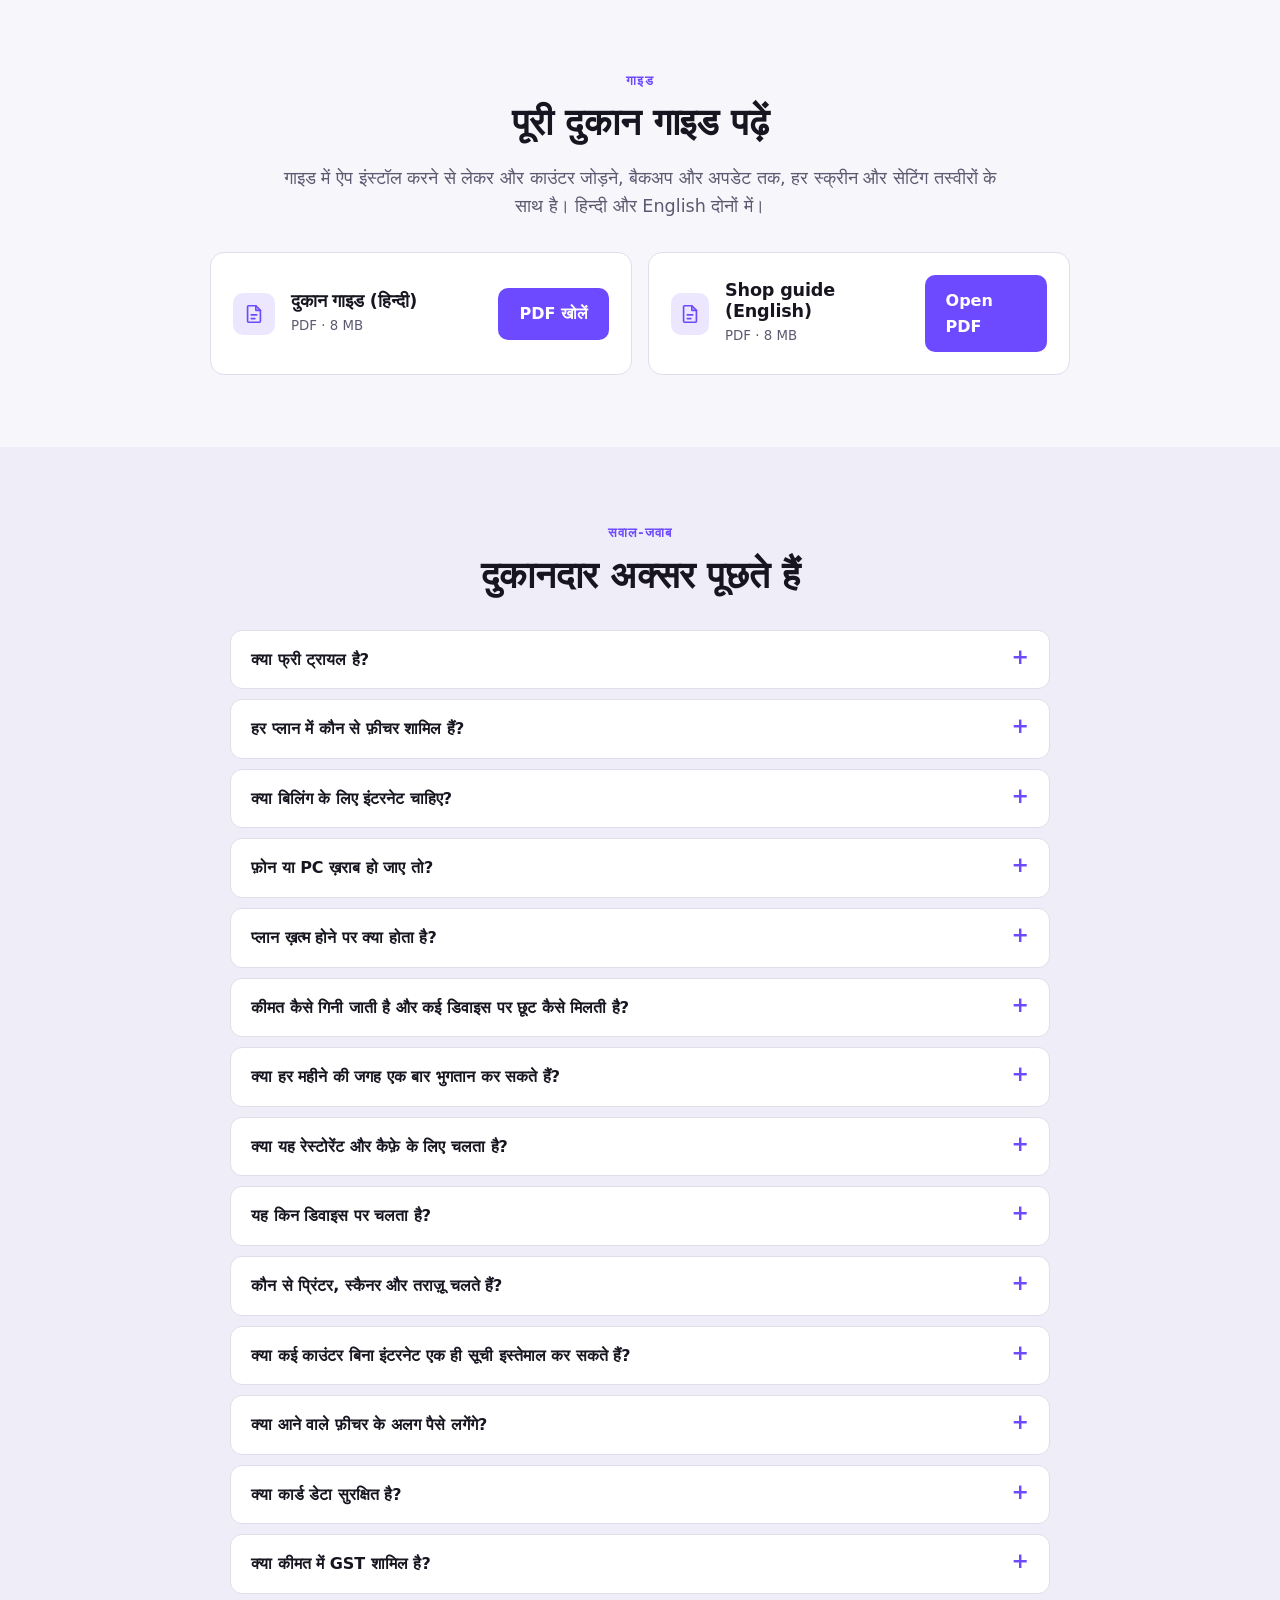
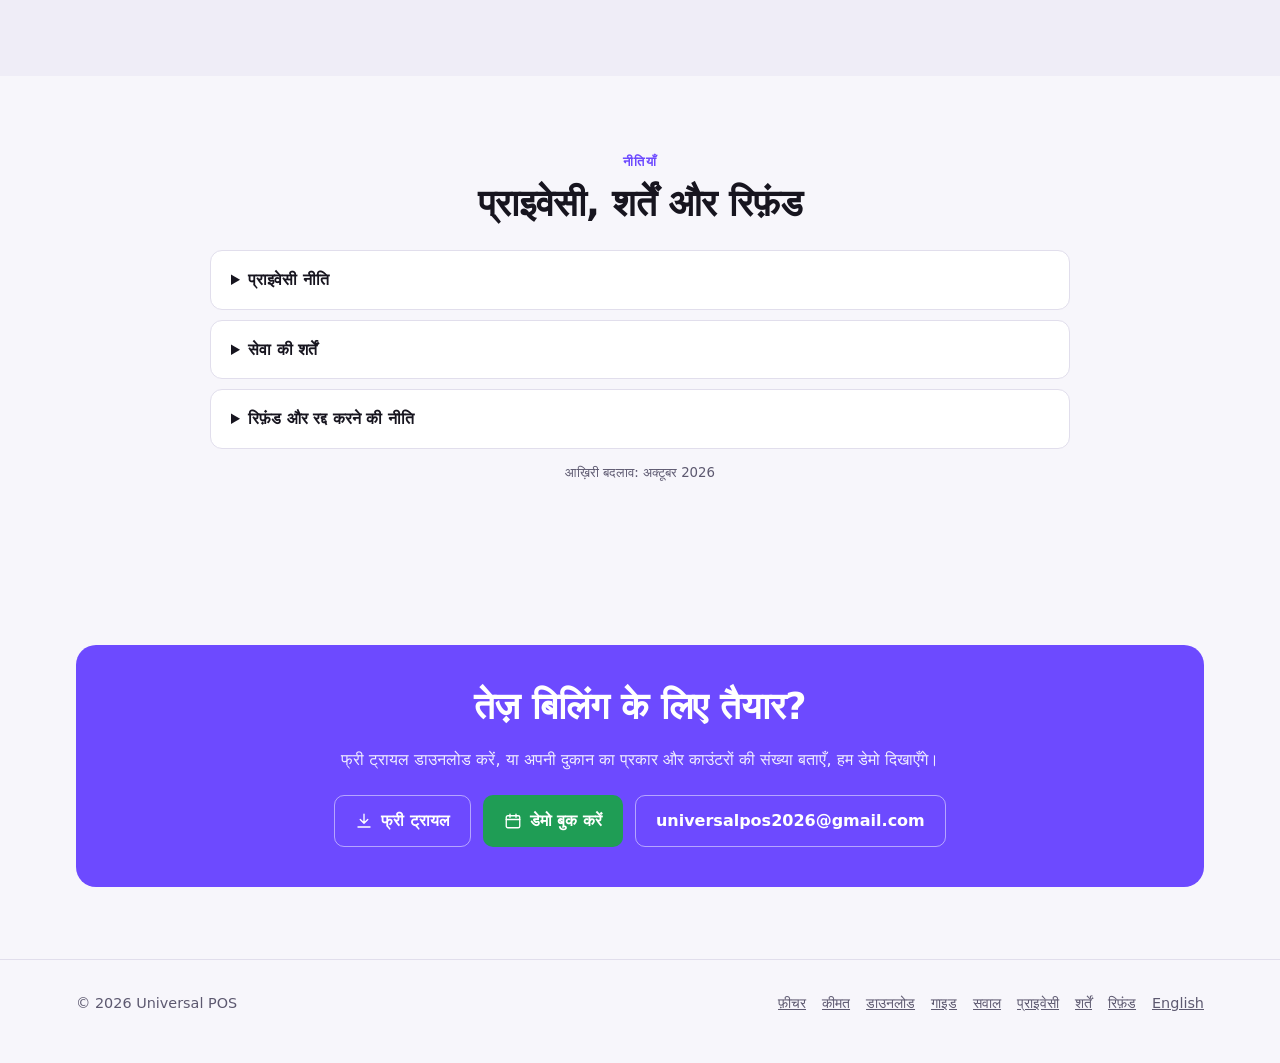
==== commit d439d77c: "Updated v0.1.9 tag" ====
--- a/hi.html
+++ b/hi.html
@@ -572,7 +572,7 @@
       <span class="eyebrow">कीमत</span>
       <h2>आसान प्लान। सभी फ़ीचर शामिल।</h2>
       <p class="lead"><span data-trial-days>30</span> दिन के फ्री ट्रायल से शुरू करें। स्टैंडअलोन (100% ऑफ़लाइन) या कनेक्टेड (क्लाउड और वेब एडमिन) में से चुनें। अधिकतम 40% तक वॉल्यूम छूट के साथ।</p>
-      
+
       <div class="tier-nav">
         <div class="tier-switch" role="tablist" aria-label="कीमत के प्रकार">
           <button type="button" class="tier-btn active" id="tierStandalone" role="tab" aria-selected="true" data-tier="standalone">
@@ -673,7 +673,7 @@
         <tbody>
           <tr>
             <td><b>दुकान के प्रकार</b></td>
-            <td class="us"><span class="yes">✔ रिटेल और रेस्टोरेंट दोनों</span> (टेबल, KOT, KDS, रिटेल)</td>
+            <td class="us"><span class="yes">✔ रिटेल, फ़ार्मा, किराना और रेस्टोरेंट दोनों</span> (टेबल, KOT, KDS, रिटेल)</td>
             <td>सिर्फ़ रिटेल / ट्रेडिंग (रेस्टोरेंट नहीं)</td>
             <td>सिर्फ़ किराना / ट्रेडिंग (रेस्टोरेंट नहीं)</td>
             <td>सिर्फ़ रेस्टोरेंट (रिटेल नहीं)</td>
@@ -792,7 +792,20 @@
       <h2>फ्री ट्रायल डाउनलोड करें</h2>
       <p class="lead">इंस्टॉल करें, अपने प्रोडक्ट जोड़ें और बिलिंग शुरू करें। ट्रायल में <span data-trial-days>30</span> दिन तक सभी फ़ीचर हैं। उसके बाद प्लान चुनें, <b>सेटिंग्स → लाइसेंस</b> से लाइसेंस अनुरोध भेजें, और हम आपकी लाइसेंस फ़ाइल भेज देंगे।</p>
     </div>
-    <div class="store-grid" id="downloads"></div>
+    <div class="store-grid" id="downloads">
+      <a class="store" href="https://drive.google.com/uc?export=download&amp;id=1lk_DBkDeKRrGX4EF-Hm_bBxBV3Pk7IMw" target="_blank" rel="noopener"><span class="ic"><svg class="i"><use href="#i-phone"/></svg></span><span><b>Android ऐप (APK)</b><small>फ़ोन और टैबलेट · v0.1.9 फ्री ट्रायल</small></span><span class="badge ok">डाउनलोड</span></a>
+      <a class="store" href="https://drive.google.com/uc?export=download&amp;id=1aJXpCZyZlyTJWptlgFCkIumg43RHlLBu" target="_blank" rel="noopener"><span class="ic"><svg class="i"><use href="#i-laptop"/></svg></span><span><b>Windows इंस्टॉलर</b><small>Windows 10 और 11 · v0.1.9 फ्री ट्रायल</small></span><span class="badge ok">डाउनलोड</span></a>
+      <a class="store" href="https://drive.google.com/uc?export=download&amp;id=1yHWMk7Sn8peUxyfFa5FZIaAScRTvl3UK" target="_blank" rel="noopener"><span class="ic"><svg class="i"><use href="#i-laptop"/></svg></span><span><b>Linux (.deb)</b><small>Ubuntu और Debian · v0.1.9 फ्री ट्रायल</small></span><span class="badge ok">डाउनलोड</span></a>
+      <a class="store" href="https://drive.google.com/uc?export=download&amp;id=1m-5LDP6QvxZu8fArGsbnOGxI82_nS2Z7" target="_blank" rel="noopener"><span class="ic"><svg class="i"><use href="#i-laptop"/></svg></span><span><b>Linux (.tar.gz)</b><small>कोई भी दूसरा Linux, root नहीं चाहिए · v0.1.9</small></span><span class="badge ok">डाउनलोड</span></a>
+      <!-- <a class="store" href="https://drive.google.com/uc?export=download&amp;id=1wZ0XnpY4GT3WYHjtyo9hOnQncEmXIxiW" target="_blank" rel="noopener"><span class="ic"><svg class="i"><use href="#i-db"/></svg></span><span><b>Linux सर्वर (.deb)</b><small>समर्पित सर्वर · Ubuntu और Debian</small></span><span class="badge ok">डाउनलोड</span></a> -->
+      <a class="store" href="https://drive.google.com/uc?export=download&amp;id=1X2xwkF3ECtsNmKwCf7PI-C6ts08gk-ZG" target="_blank" rel="noopener"><span class="ic"><svg class="i"><use href="#i-shield"/></svg></span><span><b>फ़ाइलें जाँचें</b><small>साइन किया हुआ SHA256SUMS (v0.1.9)</small></span><span class="badge ok">डाउनलोड</span></a>
+      <a class="store" href="https://panel.quantlogiq.in/#/admin/connect" target="_blank" rel="noopener"><span class="ic"><svg class="i"><use href="#i-globe"/></svg></span><span><b>वेब एडमिन पैनल</b><small>कोई भी नया ब्राउज़र</small></span><span class="badge ok">डाउनलोड</span></a>
+    </div>
+    <div style="text-align:center;margin-top:20px;margin-bottom:12px">
+      <a class="btn btn-ghost" href="https://drive.google.com/drive/folders/1dYrT1z130PTQhZxCjpWgZplp2VIS2gf3?usp=drive_link" target="_blank" rel="noopener">
+        <svg class="i"><use href="#i-box"/></svg>गूगल ड्राइव पर सभी v0.1.9 फ़ाइलें देखें
+      </a>
+    </div>
     <h3 class="sub">ऐप स्टोर</h3>
     <div class="store-grid" id="stores"></div>
     <p class="note center">बाद में अपडेट के लिए इंटरनेट नहीं चाहिए: हम <b>Settings → अपडेट</b> के लिए एक अपडेट फ़ाइल भेजते हैं। हर रिलीज़ के साथ फ़ाइलें जाँचने के लिए साइन किए हुए चेकसम (SHA256SUMS) आते हैं।</p>
@@ -901,6 +914,6 @@
   </div>
 </footer>
 
-<script src="assets/site.js?v=0.1.9"></script>
+<script src="assets/site.js?v=0.1.9-drive"></script>
 </body>
 </html>
